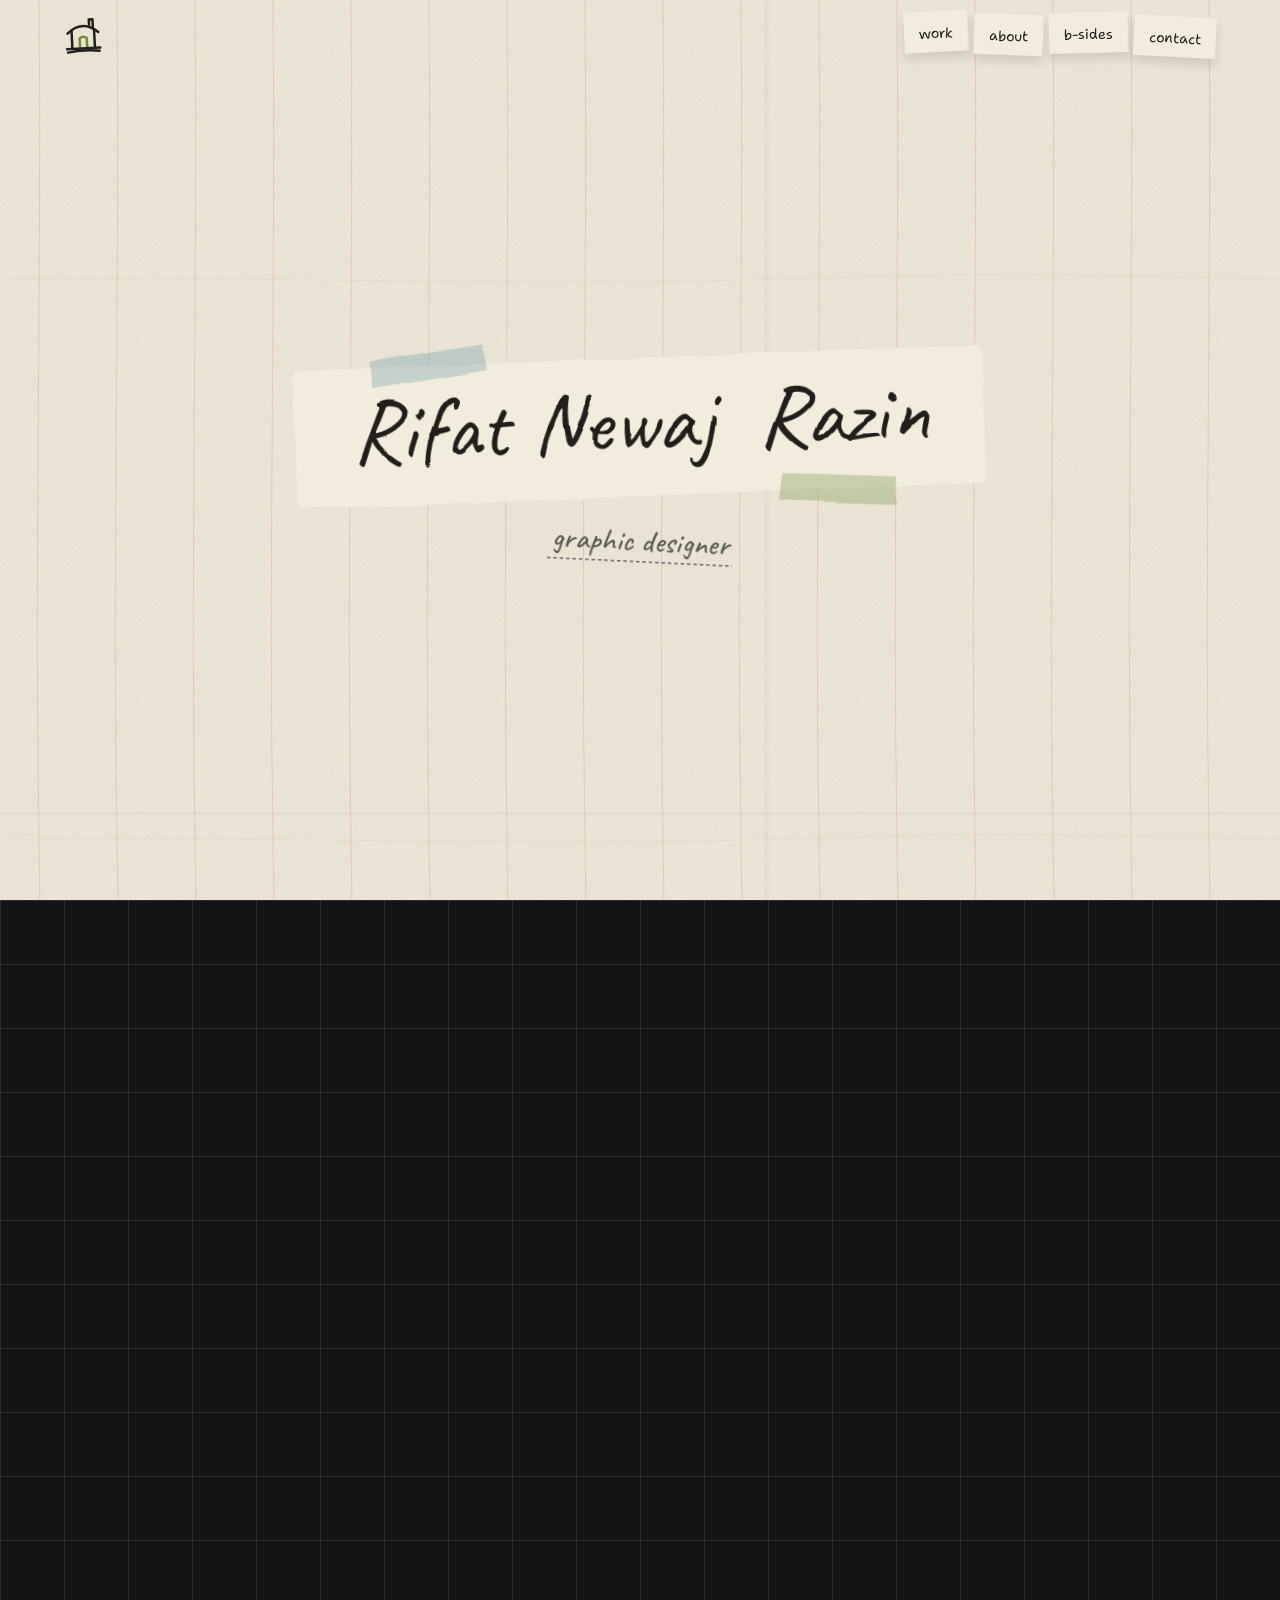
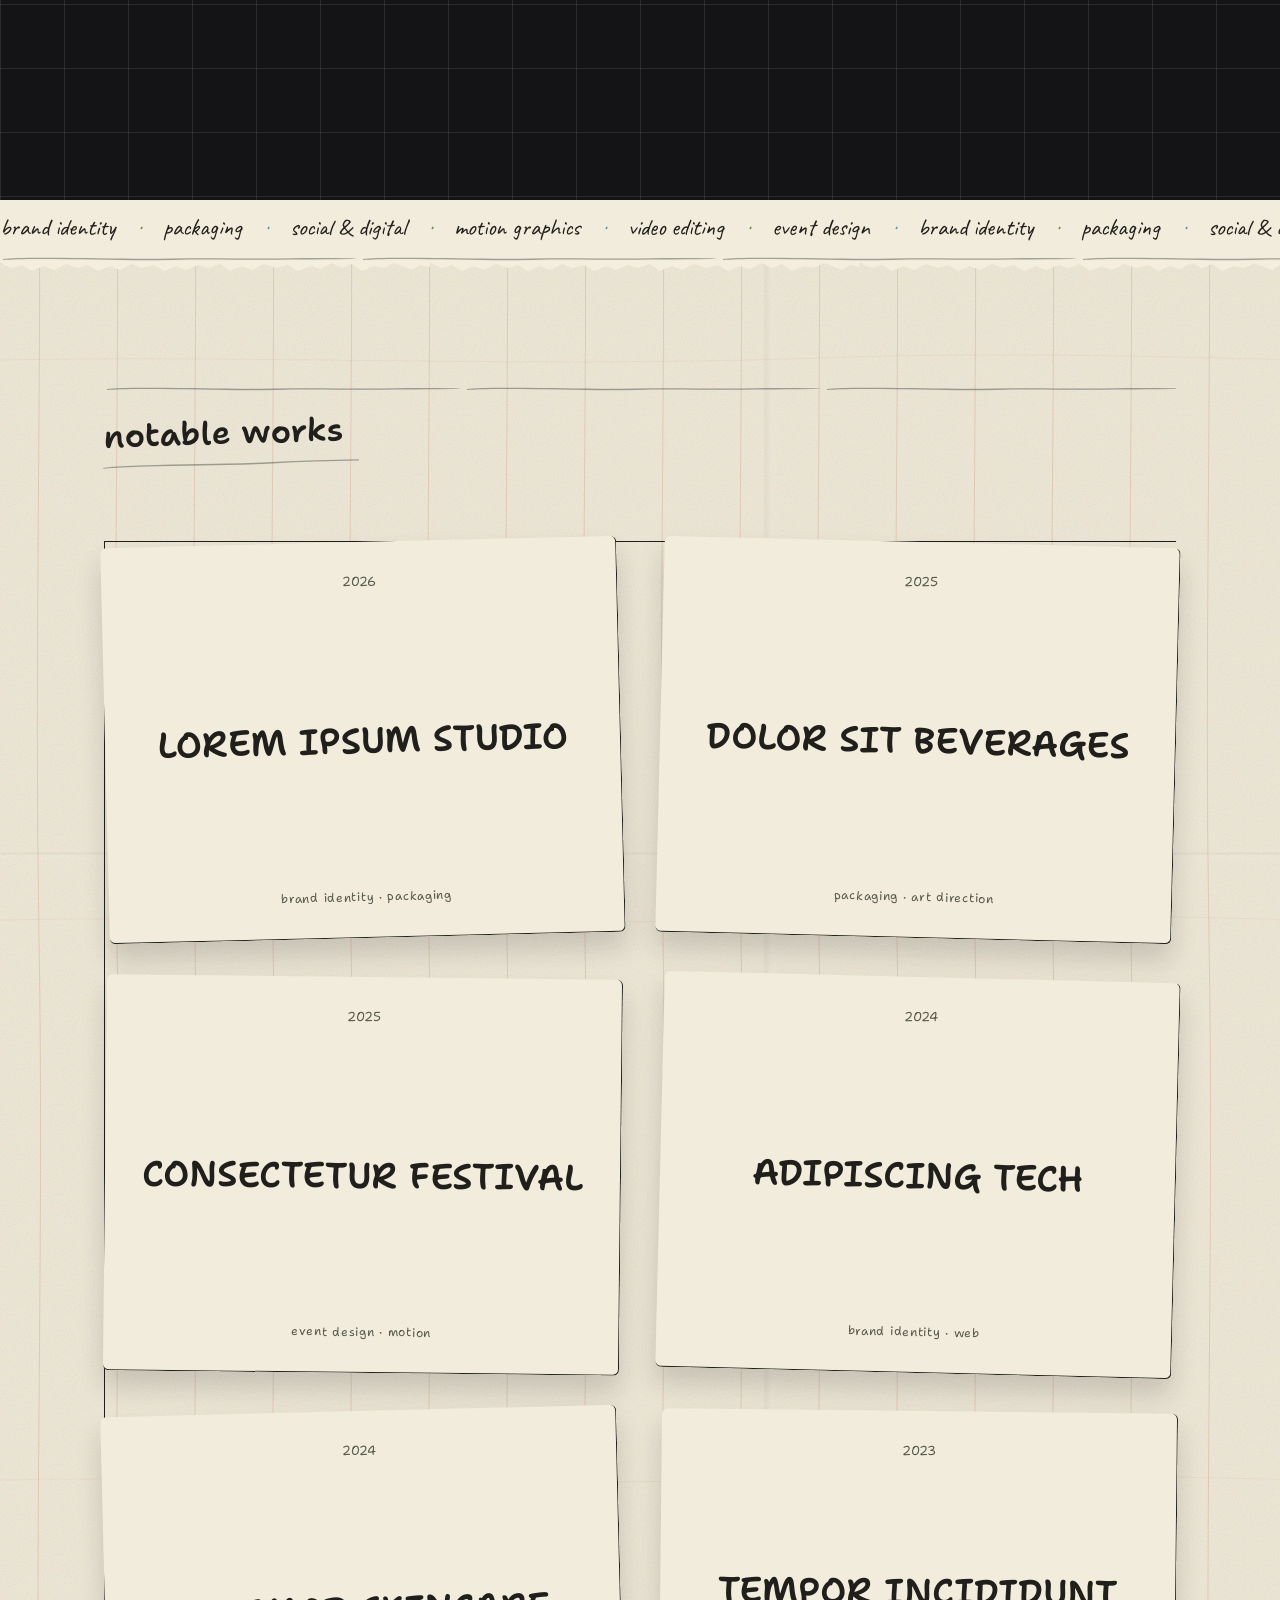
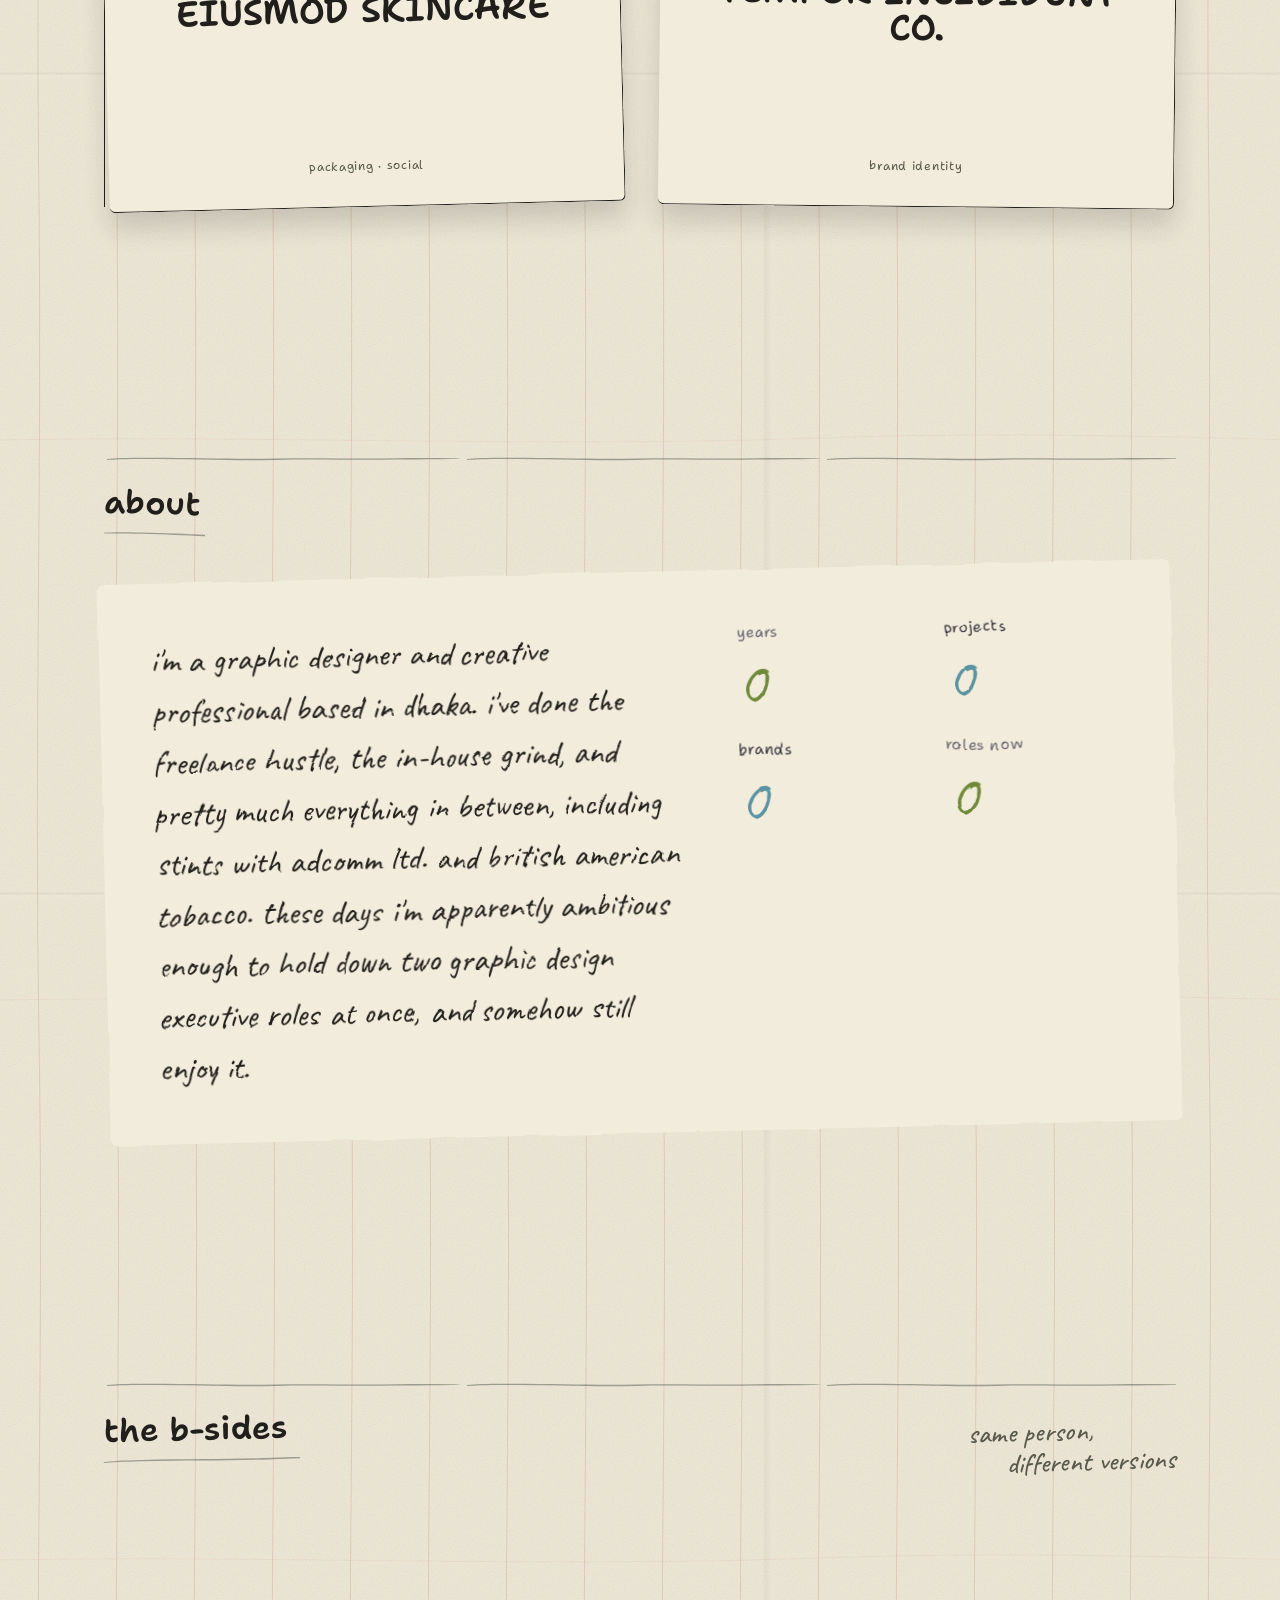
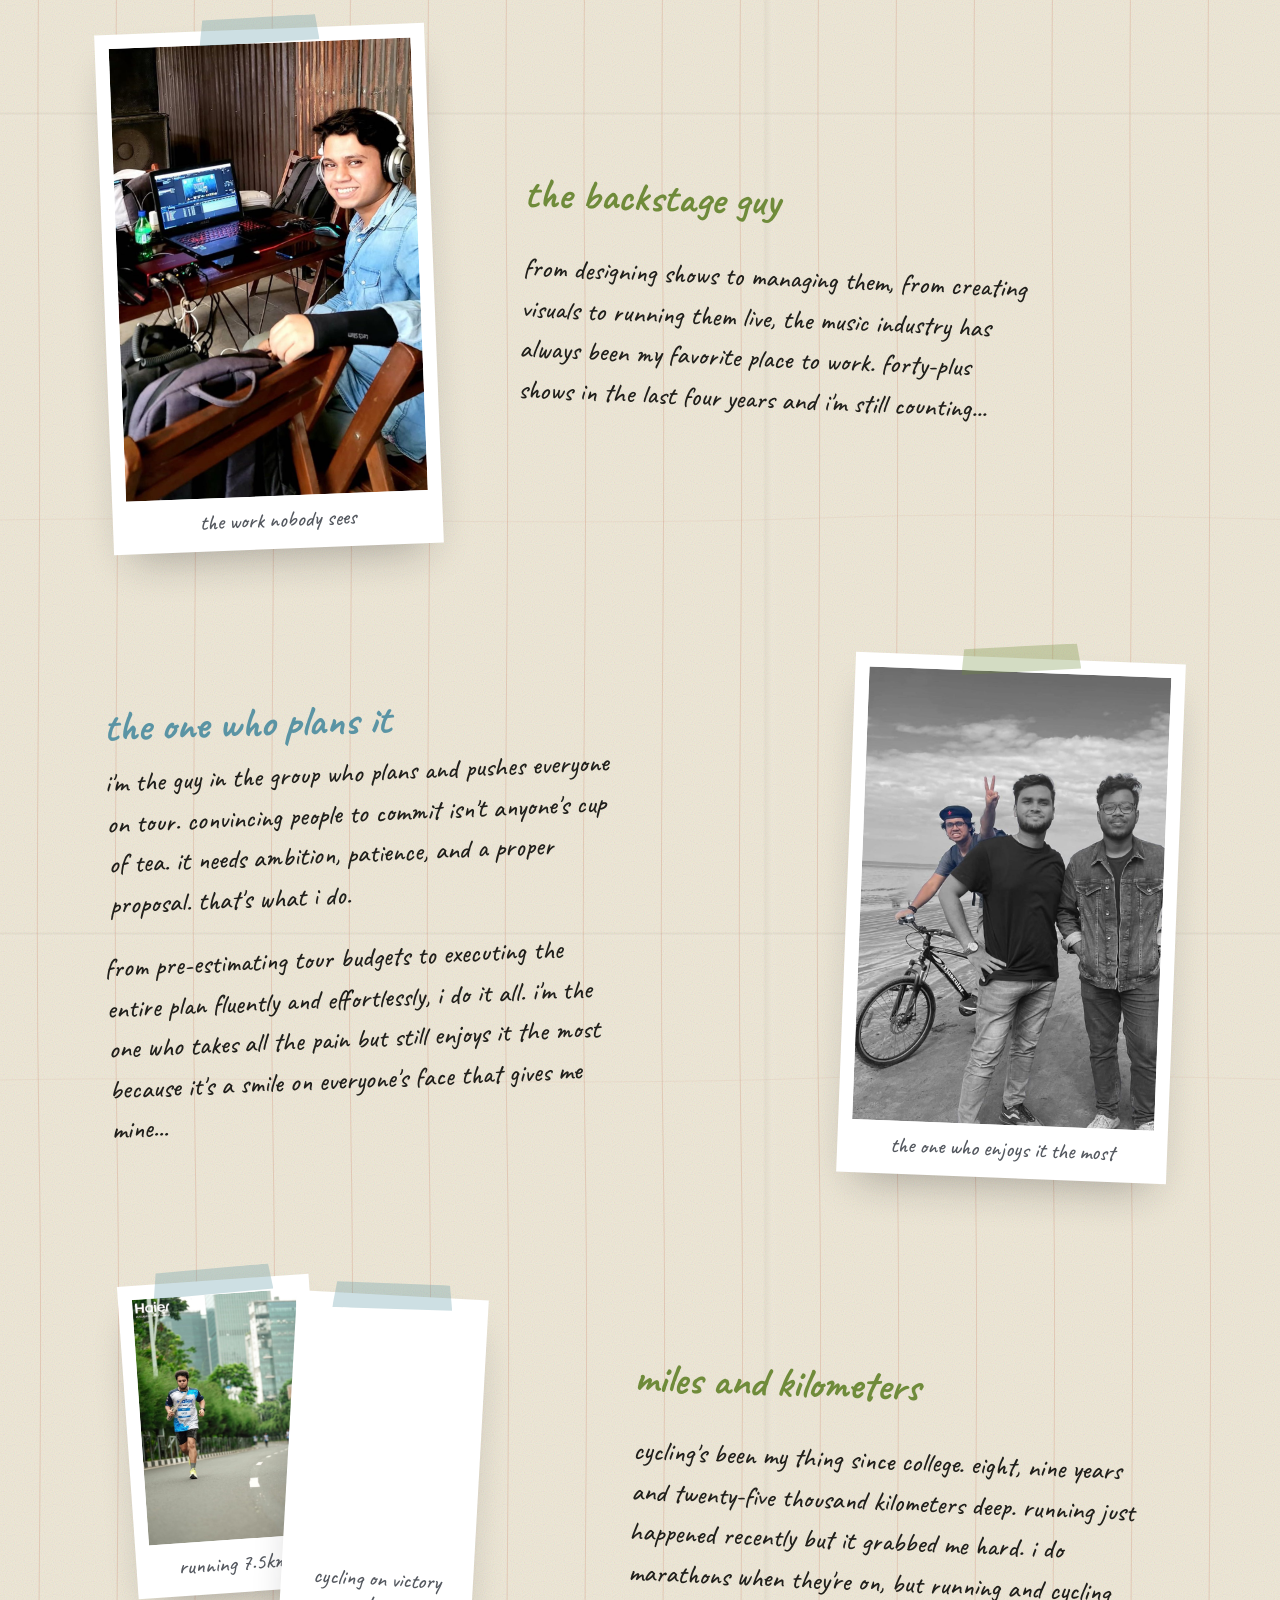
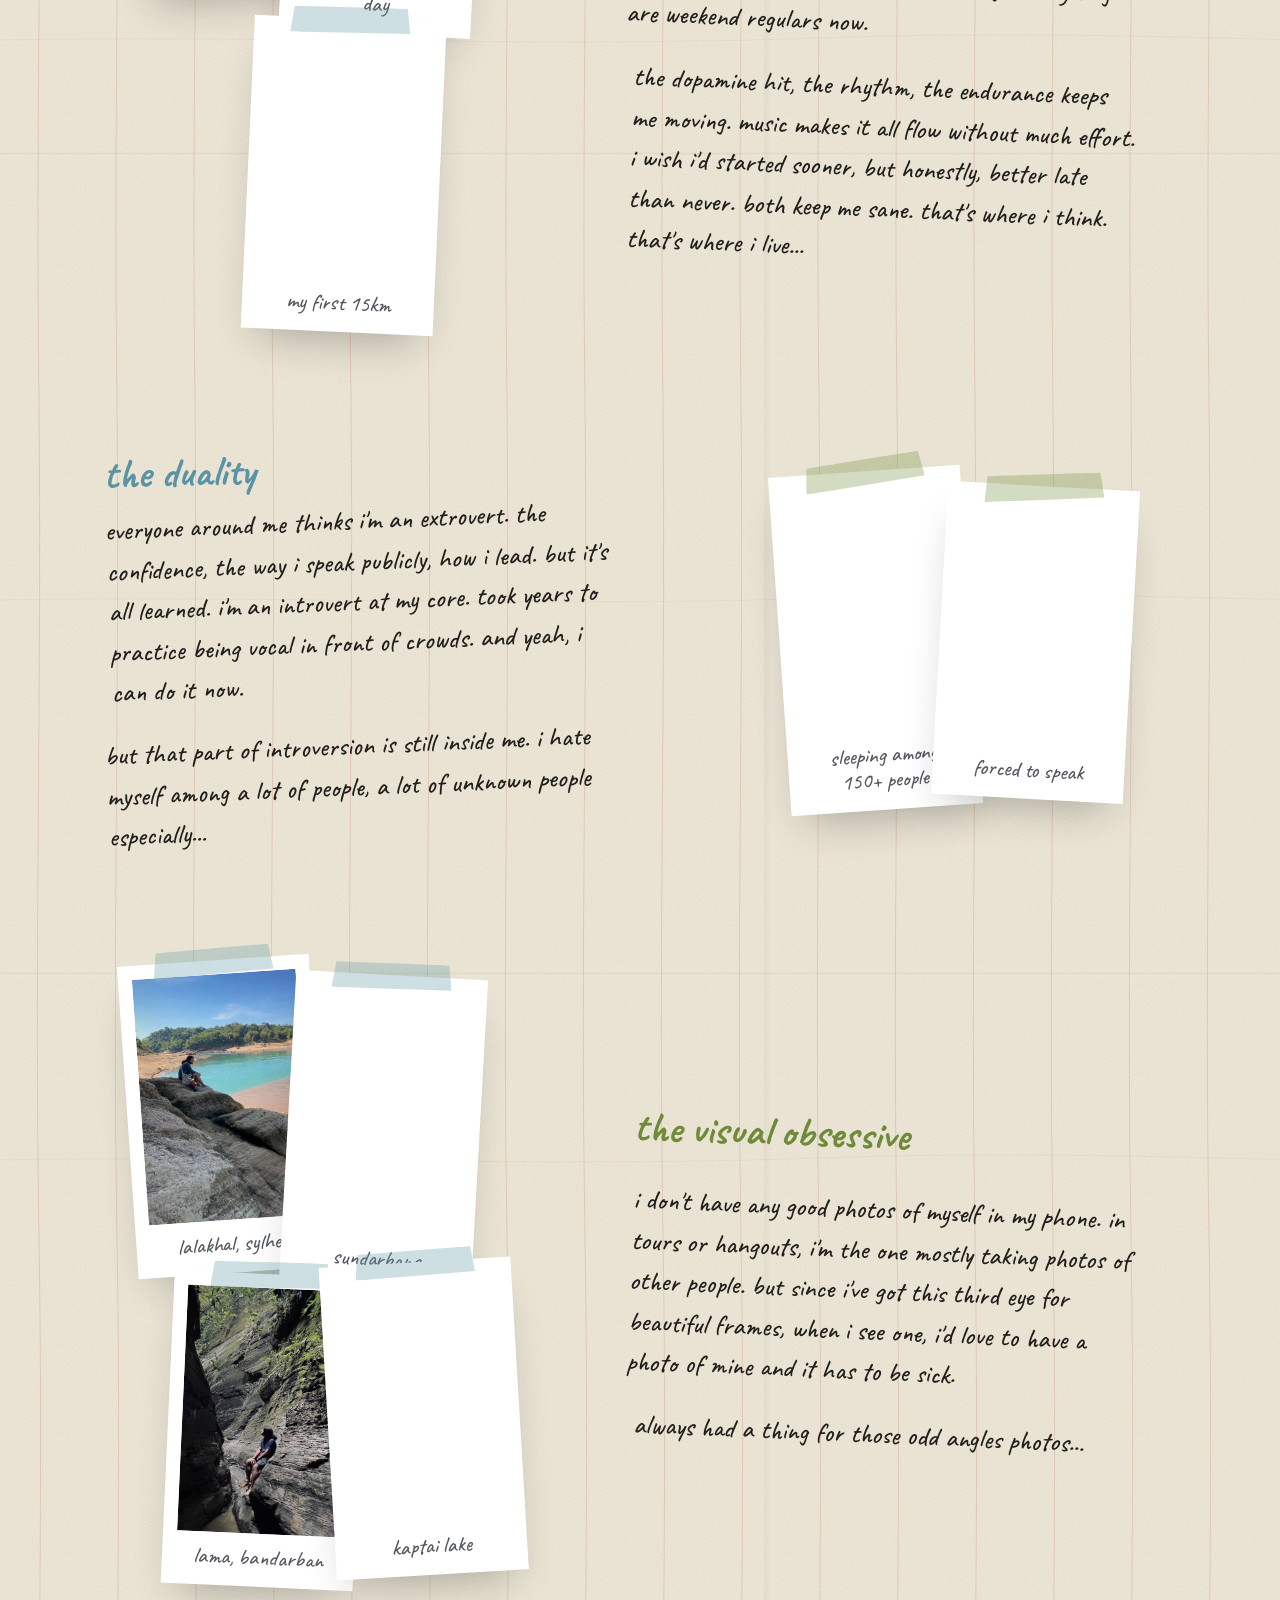
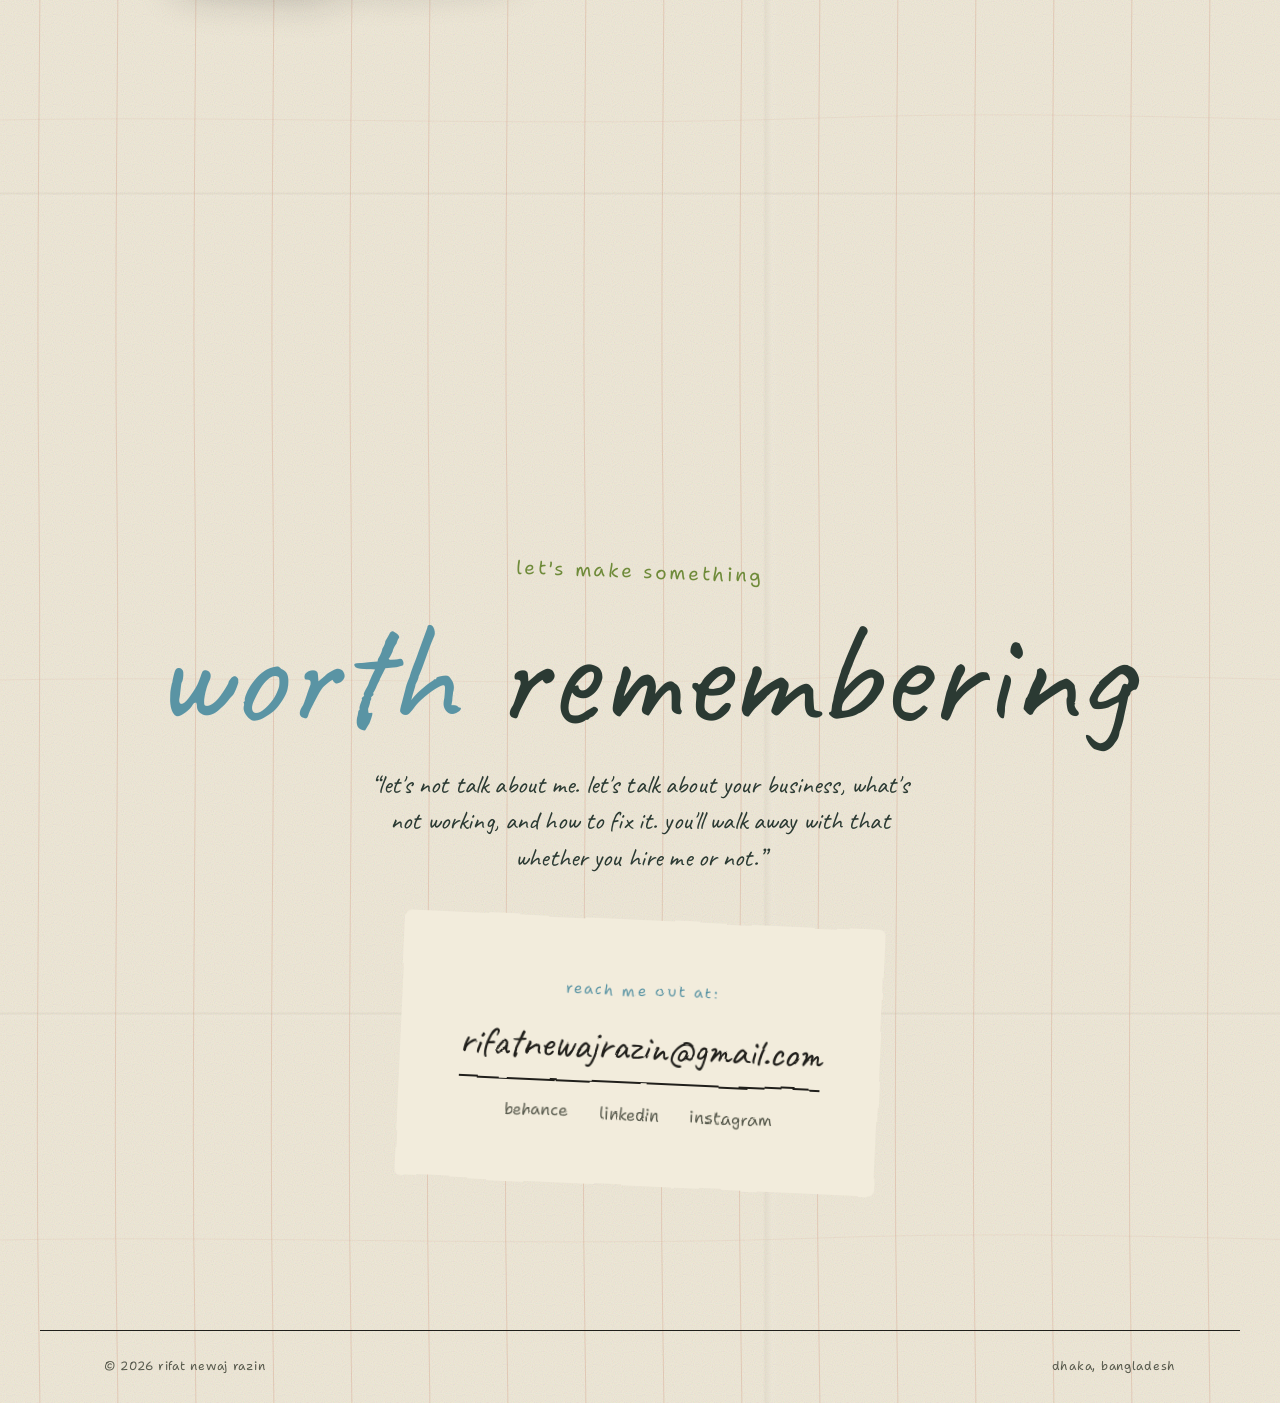
==== redesign/index.html @ 20b2fcb9 "redesign: restore statement artwork from the original upload (900px, high quality) The QC pass over-" ====
<!DOCTYPE html>
<html lang="en">
<head>
<meta charset="UTF-8" />
<meta name="viewport" content="width=device-width, initial-scale=1" />
<meta name="theme-color" content="#fdfdfd" />
<title>Rifat Newaj Razin — Graphic Designer, Dhaka</title>
<meta name="description" content="Rifat Newaj Razin is a graphic designer in Dhaka, Bangladesh working on brand identity, packaging, social, and motion." />
<!-- Work-in-progress prototype with placeholder copy. Keep it out of search
     until it replaces the live site, so it can't compete with or dilute it. -->
<meta name="robots" content="noindex, nofollow" />
<!-- Runs before first paint: mark the page JS-ready so [data-anim] blocks
     start hidden (no flash of visible content that then snaps away and
     re-animates on a hard reload), and stop the browser restoring the old
     scroll position. If main.js never boots, reveal everything after 4s. -->
<script>(function(d){try{if('scrollRestoration'in history)history.scrollRestoration='manual'}catch(e){}d.classList.add('js-ready');setTimeout(function(){window.__rnrBooted||d.classList.add('reveal-all')},4000)})(document.documentElement)</script>
<!-- Light by default; only an explicit saved choice flips it to dark. Set
     before first paint so there's no flash. -->
<script>(function(d){d.setAttribute('data-theme','light')})(document.documentElement)</script>
<link rel="preconnect" href="https://fonts.googleapis.com" />
<link rel="preconnect" href="https://fonts.gstatic.com" crossorigin />
<!-- All-handwritten type: Shantell Sans for anything that must read (body,
     nav, headings, case studies), Caveat for the artistic hits (mark, hero
     name, big contact line, hand labels). -->
<link href="https://fonts.googleapis.com/css2?family=Shantell+Sans:ital,wght@0,300..700;1,300..600&family=Caveat:wght@400;500;600;700&family=Permanent+Marker&display=swap" rel="stylesheet" />
<link rel="stylesheet" href="/redesign/styles.css?v=31" />
</head>
<body>

<!-- rough torn-edge filter for the mixed-media skin (styles.css) -->
<svg width="0" height="0" style="position:absolute" aria-hidden="true"><filter id="torn" color-interpolation-filters="sRGB" x="-2%" y="-2%" width="104%" height="104%"><feTurbulence type="fractalNoise" baseFrequency="0.016" numOctaves="2" seed="4" result="n"/><feDisplacementMap in="SourceGraphic" in2="n" scale="5" xChannelSelector="R" yChannelSelector="G"/></filter></svg>

<!-- Dark-mode only: a very slow drifting gradient so the black has some
     life. CSS-animated, frozen under prefers-reduced-motion. -->
<div class="bg-flow" aria-hidden="true"></div>
<div class="grain" aria-hidden="true"></div>

<!-- ============ PAGE TRANSITION ============
     Shared cover/lift overlay for client-side navigation between this page
     and /work/case.html — see main.js. Internal links never do a real page
     load, so there's no cross-document handoff to coordinate here anymore. -->
<div class="page-transition" id="pageTransition" aria-hidden="true"></div>

<!-- ============ INTRO ============ -->
<div class="intro" id="intro" aria-hidden="true">
  <span class="intro-mark">RNR<span>.</span></span>
</div>

<!-- nav -->
<header class="nav" id="nav">
  <a href="/redesign/#top" class="mark" aria-label="Home"><svg viewBox="0 0 32 33" aria-hidden="true"><path d="M3 15 Q16 3.5 29 15"/><path d="M6.5 13 V28"/><path d="M25.5 13 V28"/><path d="M21.5 8.5 V4 H24.6 V10.6"/><path class="door" d="M13 28 V19.6 Q16 17 19 19.6 V28"/><path d="M2 28.2 H30"/><path d="M2.6 31 Q16 29 29.4 30.8"/></svg></a>
  <nav class="nav-links">
    <a href="/redesign/#work">Work</a>
    <a href="/redesign/#about">About</a>
    <a href="/redesign/#versions">B-Sides</a>
    <a href="/redesign/#contact">Contact</a>
  </nav>
</header>

<main id="top">

  <!-- Draggable "desktop clutter" for the hero, built in main.js
       initFloaties(). A full-bleed SIBLING of .hero (not a child — the
       hero's 1200px max-width and overflow:hidden would otherwise cage the
       drag area). It overlays the hero band, is JS-sized to the hero's
       height, clips its own overflow, and scrolls away with the page. -->
  <div class="floaties" aria-hidden="true"></div>

  <!-- HERO -->
  <section class="hero">
    <div class="hero-flank">
      <!-- The left label cycles through the roles in data-rotate (comma-
           separated — edit that list to add/remove). main.js setupFlankRotator()
           auto-advances it and lets you click/tab to it to advance manually.
           The stitched underline is CSS-only, shown on hover / keyboard focus.
           The .rotator-text is the no-JS fallback, kept in sync on boot. -->
      <span class="flank-l">
        <button type="button" class="rotator"
                data-rotate="graphic designer, show runner, overthinker, problem-solver"
                aria-label="My roles — activate to see the next one">
          <span class="rotator-word"><span class="rotator-text">graphic designer</span><svg class="rotator-stitch" viewBox="0 0 100 100" preserveAspectRatio="none" aria-hidden="true"><line class="st-line" x1="1" y1="99" x2="99" y2="99" pathLength="100" vector-effect="non-scaling-stroke"/></svg></span>
        </button>
      </span>
      <span class="flank-r">based in<br>dhaka, bangladesh</span>
    </div>
    <h1 class="hero-name">
      <span class="line line-1">Rifat Newaj</span>
      <span class="line line-2">Razin</span>
    </h1>
  </section>

  <!-- STATEMENT — dark band, text lights up on scroll.
       This copy is the no-JS / fetch-failure fallback; when
       data/statement.json loads, main.js renderStatement() replaces it
       with the CMS-editable text (Admin → Statement). -->
  <section class="statement">
    <span class="stmt-tape a" aria-hidden="true"></span>
    <span class="stmt-tape b" aria-hidden="true"></span>
    <!-- drop the artwork at redesign/uploads/statement-art.png (or .webp
         and update the src). It removes itself cleanly if the file is
         missing. -->
    <figure class="stmt-art" aria-hidden="true">
      <img src="/redesign/uploads/statement-art.jpg" alt="" width="900" height="1350"
           loading="eager" decoding="async" fetchpriority="low"
           onerror="this.closest('.stmt-art').remove()" />
    </figure>
    <p class="statement-text" data-split="words">
      I design brands that actually hold up. Identity systems, packaging,
      social, motion, the whole stack, for teams who lose sleep over the
      same tiny details I do.

      Seven years and 800+ projects later, I'm still that annoying person
      in the room asking if the logo is really centered...
    </p>

    <!-- Hand-drawn city doodle along the bottom edge. All motion is CSS
         transform/opacity (compositor), frozen under prefers-reduced-motion.
         preserveAspectRatio="xMidYMax slice" => uniform scale (round wheel),
         bottom-centre anchored. Shorter + denser than the panorama version so
         the tallest towers never reach the statement copy. Decorative. -->
    <svg class="cityscape" viewBox="0 0 1600 128" preserveAspectRatio="xMidYMax meet" aria-hidden="true">
      <g class="cs-ink">
        <!-- clouds — two, one drifting each way (CSS animation-direction) -->
        <g class="cs-clouds">
          <path d="M300,26c-7,0 -9,-9 0,-11c0,-11 17,-13 21,-3c11,-4 19,4 13,11c3,7 -8,10 -13,6c-4,6 -17,4 -20,-3z"/>
          <path d="M1140,20c-4,0 -6,-5 0,-7c0,-7 10,-8 12,-2c7,-3 12,3 8,7c2,4 -5,6 -8,3c-3,3 -10,2 -12,-2z"/>
        </g>

        <!-- birds — two, one big / one small, one each way -->
        <g class="cs-birds">
          <path d="M-140,24q8,-8 16,0q8,-8 16,0"/>
          <path d="M-140,36q4,-4 8,0q4,-4 8,0"/>
        </g>

        <!-- skyline (ground y=114) -->
        <path d="M8,114V102H34V114 M4,102 19,92 38,102"/>
        <path d="M42,114V96H72V114 M42,105H72 M57,96V114"/>
        <path d="M80,114V82H112V114 M80,92H112 M80,102H112 M96,82V114"/>
        <path d="M118,114V96H142V114"/>
        <path d="M250,114V88H280V114 M250,98H280 M265,88V114"/>
        <path d="M286,114V72H320V114 M296,72V114 M308,72V114 M286,84H320 M286,96H320 M286,108H320"/>
        <path d="M326,114V62H362V114 M332,62V54H356V62 M326,74H362 M326,86H362 M326,98H362 M344,62V114"/>
        <path d="M368,114V86H394V114 M368,100H394"/>
        <path d="M410,114V64H442V114 M410,76H442 M410,88H442 M410,100H442 M426,64V114"/>
        <path d="M448,114V38H482V114 M448,50H482 M448,62H482 M448,74H482 M448,86H482 M448,98H482 M465,38V114 M465,38V30 M465,32h8v4h-8"/>
        <path d="M488,114V56H520V114 M488,68H520 M488,80H520 M488,92H520 M488,104H520 M504,56V114"/>
        <path d="M526,114V32H560V114 M526,44H560 M526,56H560 M526,68H560 M526,80H560 M526,92H560 M526,104H560 M543,32V114 M526,32 543,22 560,32"/>
        <path d="M566,114V62H598V114 M566,74H598 M566,86H598 M566,98H598 M570,62Q570,46 582,46Q594,46 594,62 M582,46V40"/>
        <path d="M604,114V48H638V114 M604,60H638 M604,72H638 M604,84H638 M604,96H638 M604,108H638 M621,48V114"/>
        <path d="M644,114V68H676V114 M644,80H676 M644,92H676 M644,104H676 M644,68Q660,54 676,68"/>
        <path d="M682,114V38H716V114 M682,50H716 M682,62H716 M682,74H716 M682,86H716 M682,98H716 M682,110H716 M699,38V114 M690,38V30H708V38"/>
        <path d="M722,114V72H756V114 M722,84H756 M722,96H756 M722,108H756 M738,72V64H748V72"/>
        <path d="M762,114V56H796V114 M762,68H796 M762,80H796 M762,92H796 M762,104H796 M779,56V114 M770,56V48 M788,56V48 M768,48H790v-5h-22z"/>
        <path d="M802,114V50H836V114 M802,62H836 M802,74H836 M802,86H836 M802,98H836 M802,110H836 M819,50V114"/>
        <path d="M842,114V44H872V114 M842,56H872 M842,88H872 M857,44V36 M838,44 857,32 876,44"/>
        <circle cx="857" cy="66" r="8"/>
        <path d="M912,114V82H936V100H952V114 M912,96H936 M912,106H952"/>
        <path d="M958,114V64H992V114 M958,76H992 M958,88H992 M958,100H992 M975,64V114"/>
        <path d="M998,114V78H1030V114 M998,90H1030 M998,102H1030"/>
        <path d="M1036,114V68H1066V114 M1036,80H1066 M1036,92H1066 M1036,104H1066 M1051,68V114"/>
        <path d="M1088,114V90H1140V114 M1106,114V102Q1106,94 1112,94Q1118,94 1118,102V114 M1098,90Q1098,72 1112,72Q1126,72 1126,90 M1112,72V66"/>
        <path d="M1146,114V76H1152V114 M1144,76Q1144,68 1148,68Q1152,68 1152,76 M1148,68V63"/>
        <path d="M1164,114V94H1196V114 M1164,104H1196"/>
        <path d="M1202,114V84H1234V114 M1202,94H1234 M1202,104H1234 M1218,84V114"/>
        <path d="M1256,114V96H1286V114 M1256,105H1286"/>
        <path d="M1352,114V100H1382V114 M1352,107H1382"/>
        <path d="M1416,114V102H1446V114 M1412,102 1429,92 1450,102"/>
        <path d="M1454,114V98H1484V114"/>
        <path d="M1520,114V104H1552V114 M1516,104 1533,94 1554,104"/>
        <path d="M1560,114V107H1590V114"/>

        <!-- ferris wheel — hub on an A-frame, rim resting just above the
             ground; only the wheel group spins. -->
        <path d="M146,114 170,85 M194,114 170,85 M170,114V85 M138,114H202"/>
        <g class="cs-wheel">
          <circle cx="170" cy="85" r="27"/>
          <circle cx="170" cy="85" r="22"/>
          <circle cx="170" cy="85" r="3"/>
          <path d="M170,85 197,85 M170,85 193.4,71.5 M170,85 183.5,61.6 M170,85 170,58 M170,85 156.5,61.6 M170,85 146.6,71.5 M170,85 143,85 M170,85 146.6,98.5 M170,85 156.5,108.4 M170,85 170,112 M170,85 183.5,108.4 M170,85 193.4,98.5"/>
          <circle cx="197" cy="85" r="2.6"/><circle cx="193.4" cy="71.5" r="2.6"/><circle cx="183.5" cy="61.6" r="2.6"/>
          <circle cx="170" cy="58" r="2.6"/><circle cx="156.5" cy="61.6" r="2.6"/><circle cx="146.6" cy="71.5" r="2.6"/>
          <circle cx="143" cy="85" r="2.6"/><circle cx="146.6" cy="98.5" r="2.6"/><circle cx="156.5" cy="108.4" r="2.6"/>
          <circle cx="170" cy="112" r="2.6"/><circle cx="183.5" cy="108.4" r="2.6"/><circle cx="193.4" cy="98.5" r="2.6"/>
        </g>

        <!-- construction crane (jib slews) -->
        <path d="M880,114V38 M876,98h8 M876,78h8 M876,58h8 M876,42h8"/>
        <g class="cs-crane">
          <path d="M880,42H940 M880,42H864 M880,32 940,42 M880,32 864,42 M930,42V60 M927,60h6 M930,60v4"/>
        </g>

        <!-- clock hand (slow sweep) -->
        <g class="cs-clock-hand"><path d="M857,66V58"/></g>

        <!-- wind turbine (lattice tower; three matching blades spin) -->
        <path d="M1312,114 1317,44 1324,44 1329,114 M1312,114 1324,44 M1329,114 1317,44 M1314,96h13 M1316,74h9 M1318,52h5 M1317,44h7v-4h-7z"/>
        <g class="cs-turbine">
          <path d="M1320,40C1318,32 1318,24 1320,20C1322,24 1322,32 1320,40Z"/>
          <path d="M1320,40C1318,32 1318,24 1320,20C1322,24 1322,32 1320,40Z" transform="rotate(120 1320 40)"/>
          <path d="M1320,40C1318,32 1318,24 1320,20C1322,24 1322,32 1320,40Z" transform="rotate(240 1320 40)"/>
          <circle cx="1320" cy="40" r="2"/>
        </g>

        <!-- trees (sway from the base) -->
        <g class="cs-trees">
          <g><path d="M20,114V100"/><path d="M20,100c-8,-2 -10,-11 -2,-15c4,-7 14,-6 15,1c7,2 6,10 -2,12c-2,5 -9,5 -11,2z"/></g>
          <g><path d="M130,114V100"/><path d="M130,100c-8,-2 -10,-11 -2,-15c4,-7 14,-6 15,1c7,2 6,10 -2,12c-2,5 -9,5 -11,2z"/></g>
          <g><path d="M400,114V100"/><path d="M400,100c-8,-2 -10,-11 -2,-15c4,-7 14,-6 15,1c7,2 6,10 -2,12c-2,5 -9,5 -11,2z"/></g>
          <g><path d="M1076,114V100"/><path d="M1076,100c-8,-2 -10,-11 -2,-15c4,-7 14,-6 15,1c7,2 6,10 -2,12c-2,5 -9,5 -11,2z"/></g>
          <g><path d="M1300,114V100"/><path d="M1300,100c-8,-2 -10,-11 -2,-15c4,-7 14,-6 15,1c7,2 6,10 -2,12c-2,5 -9,5 -11,2z"/></g>
          <g><path d="M1500,114V100"/><path d="M1500,100c-8,-2 -10,-11 -2,-15c4,-7 14,-6 15,1c7,2 6,10 -2,12c-2,5 -9,5 -11,2z"/></g>
        </g>

        <!-- road + water -->
        <path d="M0,114H1600"/>
        <path d="M0,120q30,-5 60,0t60,0t60,0t60,0t60,0t60,0t60,0t60,0t60,0t60,0t60,0t60,0t60,0t60,0t60,0t60,0t60,0t60,0t60,0t60,0t60,0t60,0t60,0t60,0t60,0t60,0t60,0"/>
        <path d="M-30,126q30,-5 60,0t60,0t60,0t60,0t60,0t60,0t60,0t60,0t60,0t60,0t60,0t60,0t60,0t60,0t60,0t60,0t60,0t60,0t60,0t60,0t60,0t60,0t60,0t60,0t60,0t60,0t60,0"/>

        <!-- car (low) + van, driving the road; wheels spin -->
        <g class="cs-car">
          <path d="M4,114V108Q4,105 8,104L14,100Q17,97 24,97H32Q39,97 42,101L46,104Q50,105 50,108V114 M15,104h8v-4q-3,-2 -7,0z M26,104h7l-3,-4h-4z"/>
          <circle class="cs-veh-wheel" cx="13" cy="114" r="4"/>
          <circle class="cs-veh-wheel" cx="41" cy="114" r="4"/>
        </g>
        <g class="cs-van">
          <path d="M2,114V104Q2,100 6,100H14L19,94H38Q43,94 45,100V114 M16,100h7v-5h-7z M25,100h7v-5h-7z"/>
          <circle class="cs-veh-wheel" cx="12" cy="114" r="4"/>
          <circle class="cs-veh-wheel" cx="40" cy="114" r="4"/>
        </g>
      </g>
    </svg>
  </section>

  <!-- MARQUEE — CSS-driven infinite loop.
       #marqueeSeq holds ONE sequence; script clones it so the track is exactly
       two identical halves, each at least one viewport wide. Animating to
       -50% therefore lands on a pixel-identical frame: no gap, no jump. -->
  <div class="marquee" aria-hidden="true">
    <div class="marquee-track" id="marqueeTrack">
      <div class="marquee-seq" id="marqueeSeq">
        <span>Brand Identity</span><span>·</span><span>Packaging</span><span>·</span>
        <span>Social &amp; Digital</span><span>·</span><span>Motion Graphics</span><span>·</span>
        <span>Video Editing</span><span>·</span><span>Event Design</span><span>·</span>
      </div>
    </div>
  </div>

  <!-- WORK — gridline grid of projects -->
  <section id="work" class="work">
    <div class="work-head" data-anim>
      <h2>Notable Works</h2>
    </div>

    <!-- These six cards are the no-JS / fetch-failure fallback only — when
         data/work.json loads, main.js renderWorkGrid() replaces them with
         the real, CMS-editable project list. -->
    <div class="work-grid" data-anim>
      <a class="work-cell" href="/redesign/work/case.html?slug=lorem-ipsum-studio">
        <span class="wc-year">2026</span>
        <span class="wc-title">Lorem Ipsum Studio</span>
        <span class="wc-cat">Brand Identity · Packaging</span>
      </a>
      <a class="work-cell" href="/redesign/work/case.html?slug=dolor-sit-beverages">
        <span class="wc-year">2025</span>
        <span class="wc-title">Dolor Sit Beverages</span>
        <span class="wc-cat">Packaging · Art Direction</span>
      </a>
      <a class="work-cell" href="/redesign/work/case.html?slug=consectetur-festival">
        <span class="wc-year">2025</span>
        <span class="wc-title">Consectetur Festival</span>
        <span class="wc-cat">Event Design · Motion</span>
      </a>
      <a class="work-cell" href="/redesign/work/case.html?slug=adipiscing-tech">
        <span class="wc-year">2024</span>
        <span class="wc-title">Adipiscing Tech</span>
        <span class="wc-cat">Brand Identity · Web</span>
      </a>
      <a class="work-cell" href="/redesign/work/case.html?slug=eiusmod-skincare">
        <span class="wc-year">2024</span>
        <span class="wc-title">Eiusmod Skincare</span>
        <span class="wc-cat">Packaging · Social</span>
      </a>
      <a class="work-cell" href="/redesign/work/case.html?slug=tempor-incididunt-co">
        <span class="wc-year">2023</span>
        <span class="wc-title">Tempor Incididunt Co.</span>
        <span class="wc-cat">Brand Identity</span>
      </a>
    </div>
  </section>

  <!-- ABOUT -->
  <section id="about" class="about">
    <div class="section-head" data-anim><h2>About</h2></div>
    <div class="about-grid">
      <p class="about-lead" data-split="words">
        I'm a graphic designer and creative professional based in Dhaka.
        I've done the freelance hustle, the in-house grind, and pretty much
        everything in between, including stints with Adcomm Ltd. and British
        American Tobacco. These days I'm apparently ambitious enough to hold
        down two Graphic Design Executive roles at once, and somehow still
        enjoy it.
      </p>
      <dl class="stats" data-anim>
        <div><dt>Years</dt><dd data-count="7" data-suffix="+">0</dd></div>
        <div><dt>Projects</dt><dd data-count="800" data-suffix="+">0</dd></div>
        <div><dt>Brands</dt><dd data-count="12" data-suffix="+">0</dd></div>
        <div><dt>Roles now</dt><dd data-count="2" data-suffix="">0</dd></div>
      </dl>
    </div>
  </section>

  <!-- OTHER VERSIONS — alternating Instax photocard + handwritten note.
       Photo slots are empty placeholders: drop <img src="/redesign/uploads/…"
       alt="…"> inside a .instax-img and the gradient/label is covered.
       .flip on a row puts the photo on the right instead of the left.
       Decorative .vers-doodads are built per home load in main.js. -->
  <section id="versions" class="versions">
    <div class="section-head" data-anim>
      <h2 id="versionsTitle">The B-Sides</h2>
      <span class="count">Same person, different soundtrack</span>
    </div>

    <div class="vers-doodads" aria-hidden="true"></div>

    <div class="vers-row" data-anim>
      <figure class="instax">
        <div class="instax-img g-a" data-ph="add photo"></div>
        <figcaption>Backstage, not on stage</figcaption>
      </figure>
      <div class="vers-note">
        <h3>The artist manager</h3>
        <p>When a release is due I'm three inboxes deep at 2am — deadlines, splits,
          artwork approvals — so the artist only has to think about the music.</p>
      </div>
    </div>

    <div class="vers-row flip" data-anim>
      <figure class="instax">
        <div class="instax-img g-b" data-ph="add photo"></div>
        <figcaption>km 32, still smiling</figcaption>
      </figure>
      <div class="vers-note">
        <h3>The tour manager</h3>
        <p>Vans, visas, load-ins, day sheets. If the show starts on time and
          everyone's fed and accounted for, I did the job right.</p>
      </div>
    </div>

    <div class="vers-row" data-anim>
      <div class="instax-reel">
        <figure class="instax">
          <div class="instax-img g-c" data-ph="add photo"></div>
          <figcaption>5am club</figcaption>
        </figure>
        <figure class="instax">
          <div class="instax-img g-d" data-ph="add photo"></div>
          <figcaption>chasing a PB</figcaption>
        </figure>
        <figure class="instax">
          <div class="instax-img g-e" data-ph="add photo"></div>
          <figcaption>podium-adjacent</figcaption>
        </figure>
      </div>
      <div class="vers-note">
        <h3>On two wheels &amp; two feet</h3>
        <p>Long rides and longer runs are where the actual thinking happens.
          Half the ideas on this site were worked out somewhere around km 20.</p>
      </div>
    </div>

    <div class="vers-row flip" data-anim>
      <figure class="instax">
        <div class="instax-img g-f" data-ph="add photo"></div>
        <figcaption>where did we park?</figcaption>
      </figure>
      <div class="vers-note">
        <h3>In the friend circle</h3>
        <p>The designated planner, driver and photo-taker. Someone has to book
          the table, keep the plan alive, and remember where we left the car.</p>
      </div>
    </div>

    <div class="vers-row" data-anim>
      <figure class="instax">
        <div class="instax-img g-g" data-ph="add photo"></div>
        <figcaption>depends on the day</figcaption>
      </figure>
      <div class="vers-note">
        <h3>Introvert / extrovert</h3>
        <p>Loud in a room of six, invisible in a room of sixty. Both are me —
          just on different days, and I've stopped apologising for either.</p>
      </div>
    </div>
  </section>

  <!-- CONTACT -->
  <section class="contact">
    <p class="contact-kicker" data-anim>Let's make something</p>
    <h2 class="contact-big" data-anim><span class="cb-lite">worth</span> remembering</h2>
    <p id="contact" class="contact-sub" data-anim>“Let's not talk about me. Let's talk about your business, what's not working, and how to fix it. You'll walk away with that whether you hire me or not.”</p>
    <div class="contact-links" data-anim>
      <p class="contact-reach">reach me out at:</p>
      <a href="mailto:rifatnewajrazin@gmail.com" class="magnetic">rifatnewajrazin@gmail.com</a>
      <div class="contact-social">
        <a href="https://www.behance.net/rifatnewajrazin" target="_blank" rel="noopener">Behance</a>
        <a href="https://www.linkedin.com/in/rifatnewajrazin/" target="_blank" rel="noopener">LinkedIn</a>
        <a href="https://www.instagram.com/_razinn_/" target="_blank" rel="noopener">Instagram</a>
      </div>
    </div>
  </section>

</main>

<footer class="foot">
  <span>© 2026 Rifat Newaj Razin</span>
  <span>Dhaka, Bangladesh</span>
</footer>

<!-- Theme toggle — lives outside <main> so it survives client-side nav.
     Wired in main.js; the moon shows in light mode, the sun in dark. -->
<button class="theme-toggle" id="themeToggle" type="button" aria-label="Switch to dark mode" aria-pressed="false" title="Toggle theme">
  <svg class="tt-moon" viewBox="0 0 24 24" aria-hidden="true"><path d="M21 12.8A9 9 0 1 1 11.2 3a7 7 0 0 0 9.8 9.8z"/></svg>
  <svg class="tt-sun" viewBox="0 0 24 24" aria-hidden="true"><circle cx="12" cy="12" r="4.2"/><path d="M12 2v2.5M12 19.5V22M4.2 4.2l1.8 1.8M18 18l1.8 1.8M2 12h2.5M19.5 12H22M4.2 19.8 6 18M18 6l1.8-1.8"/></svg>
</button>

<!-- ============ LIGHTBOX ============ (see main.js) — kept outside <main>,
     identical in both templates, so it exists and stays wired regardless of
     which page loaded first or how the visitor navigates between them. -->
<div class="lightbox" id="lightbox" aria-hidden="true">
  <button class="lightbox-close" id="lightboxClose" aria-label="Close">×</button>
  <img id="lightboxImg" src="" alt="" />
</div>

<script src="https://cdnjs.cloudflare.com/ajax/libs/gsap/3.12.5/gsap.min.js"></script>
<script src="https://cdnjs.cloudflare.com/ajax/libs/gsap/3.12.5/ScrollTrigger.min.js"></script>
<script src="https://unpkg.com/lenis@1.1.18/dist/lenis.min.js"></script>
<script src="/redesign/main.js?v=5"></script>
</body>
</html>
---- redesign/styles.css ----
/* ------------------------------------------------------------------
   Rifat Newaj Razin — redesign prototype (animated)
   Light / editorial. GSAP + Lenis for motion; degrades without them.
------------------------------------------------------------------ */

*,*::before,*::after{box-sizing:border-box;margin:0;padding:0}


:root{
  /* Palette drawn from the artwork brief: near-white ground, near-black
     dots, and a vibrant coral / teal / navy / pink accent set. Base stays
     calm and readable; colour rides on big type, fills, borders, motifs. */
  --paper:#fdfdfd;
  --paper-line:rgba(20,20,24,0.06);
  --ink-line:rgba(243,242,240,0.10);
  --ink:#141417;
  --ink-soft:#54585f;
  --ink-mute:#9a9ea6;
  --coral:#ef4b5e;
  --teal:#1f93b8;
  --navy:#173f63;
  --rose:#f4a9c0;
  --pink:#ef7aa6;
  --cream:#efe7db;
  --flank:#66666e;         /* dark grey for the hero flank labels */
  --accent:var(--teal);   /* the one "this is clickable" colour */
  --warm:var(--coral);    /* legacy name kept: hero label, marquee, shots */
  --pop:var(--pink);      /* small pops on dark (logo dot on the navy band) */
  --edge:24px;
  --maxw:1200px;
  /* fallback is a plain condensed face, not Impact — keeps the pre-swap
     frame (if any) close in weight/width so the swap isn't a visible jump */
  --display:'Caveat','Segoe Script','Bradley Hand',cursive;  /* artistic hand */
  --hand:'Caveat','Segoe Script','Bradley Hand',cursive;
  --tidy:'Shantell Sans','Segoe UI',system-ui,sans-serif;    /* legible hand */

  /* --- theme-aware bits (see [data-theme="dark"] below) --- */
  --stat-dt-1:#66666e;      /* Years / Roles now labels  */
  --stat-dt-2:#33333a;      /* Projects / Brands labels  */
  --prose-grey:#6f6f78;     /* contact sub-line          */
  --curtain:#141417;        /* page-transition / intro wipe (stays dark) */
  --on-band:#fdfdfd;        /* text over the coral statement band (fixed) */
  --floatie-1:#141417; --floatie-2:#3c3c43; --floatie-3:#5f5f68; --floatie-4:#7d7d86;
  --card-bg:#ffffff;        /* photocards are white in both themes */
  --card-shadow:0 22px 44px -18px rgba(23,22,26,.32);
  --card-shadow-hover:0 34px 60px -20px rgba(23,22,26,.42);
  --grain-blend:multiply; --grain-opacity:.5;
  --hairline:rgba(20,20,24,.14);   /* toggle button border, etc. */
}

/* ============ DARK THEME ============
   Deep blue-charcoal ground (not pure black — pure black vibrates under
   white text). Text is off-white, never #fff.

   The warm/cool accents are SWAPPED for dark: what is coral/pink in light
   turns blue here, and what is teal/navy turns warm — it just sits better
   on black. So --coral -> blue, --teal -> red, --navy -> coral-pink,
   --rose/--pink -> blues. Every value is still nudged bright enough to
   pop on the near-black.

   Photocards stay white and are lifted off the dark with a soft glow +
   a hairline edge instead of a (now invisible) black drop-shadow. */
:root[data-theme="dark"]{
  --paper:#0b0c11;
  --paper-line:rgba(233,240,247,.05);
  --ink-line:rgba(255,255,255,.06);
  --ink:#e9e9ee;
  --ink-soft:#a1a3ab;
  --ink-mute:#71737d;
  --coral:#3fa6da;     /* was red  -> blue (statement band, logo dot, marquee) */
  --teal:#ff5c6b;      /* was blue -> coral-red (links, hovers, accents) */
  --navy:#ff8095;      /* was steel-blue -> coral-pink (big headings) */
  --rose:#9fc3ef;      /* was pink -> soft blue (placeholders, B-Sides) */
  --pink:#6fb4ff;      /* was pink -> bright blue */
  --pop:#ff6b7a;       /* dot on the now-blue statement band */
  --cream:#33343c;
  --flank:#9a9aa4;

  --stat-dt-1:#a2a2ac;
  --stat-dt-2:#dcdce4;
  --prose-grey:#9a9aa4;
  --curtain:#05060a;
  --floatie-1:#e2e2e8; --floatie-2:#b4b4be; --floatie-3:#8c8c98; --floatie-4:#6c6c78;
  --card-shadow:
    0 18px 46px -16px rgba(0,0,0,.72),
    0 0 0 1px rgba(255,255,255,.055),
    0 0 34px -4px rgba(225,140,165,.12);
  --card-shadow-hover:
    0 26px 60px -18px rgba(0,0,0,.8),
    0 0 0 1px rgba(255,255,255,.09),
    0 0 44px -2px rgba(225,140,165,.20);
  --grain-blend:overlay; --grain-opacity:.22;
  --hairline:rgba(233,240,247,.18);
}
:root{color-scheme:light}
:root[data-theme="dark"]{color-scheme:dark}

/* ---------- dark-mode drifting gradient ----------
   Sits behind the grain + content (z-index 0). Three soft dark-coloured
   radial glows on a bigger-than-viewport layer that slowly translates /
   scales, so the "black" is never dead flat. Off in light mode; frozen
   for reduced motion. Cheap: one compositor-only transform animation. */
.bg-flow{display:none}
[data-theme="dark"] .bg-flow{
  display:block;position:fixed;inset:-28%;z-index:0;pointer-events:none;
  background:
    radial-gradient(46% 42% at 22% 24%, rgba(150,58,88,.20), transparent 72%),
    radial-gradient(44% 48% at 82% 74%, rgba(122,58,124,.15), transparent 72%),
    radial-gradient(40% 36% at 58% 96%, rgba(160,72,60,.13), transparent 70%);
  animation:bg-flow 48s ease-in-out infinite alternate;
  will-change:transform;
}
@keyframes bg-flow{
  0%  {transform:translate3d(-2%,-1%,0) scale(1.04) rotate(0deg)}
  50% {transform:translate3d(2.5%,2%,0) scale(1.13) rotate(3deg)}
  100%{transform:translate3d(-1%,1.5%,0) scale(1.06) rotate(-2.5deg)}
}
@media (prefers-reduced-motion:reduce){
  [data-theme="dark"] .bg-flow{animation:none}
}

/* let the big surfaces cross-fade rather than hard-cut on toggle */
body,.nav-links a,.nav-links a::after,.work-cell,.wc-year,.wc-cat,
.instax,.instax figcaption,.vers-note h3,.vers-note p,.contact-sub,
.contact-reach,.section-head h2,.work-head h2,.stats dt,.stats dd,
.about-lead,.foot,.marquee,.theme-toggle{
  transition:background-color .32s ease,color .32s ease,
             border-color .32s ease,box-shadow .32s ease;
}
@media (prefers-reduced-motion:reduce){
  body,.instax,.theme-toggle{transition:none}
}

/* Unica One ships a single weight — normalise so nothing faux-bolds,
   and relax the tracking that suited the old heavy grotesque. */
.mark,.hero-name,.statement-text,.marquee-track span,
.section-head h2,.work-head h2,.wc-title,.about-lead,
.stats dd,.contact-big,.contact-links > a{
  font-weight:400;letter-spacing:.005em;
}

html{-webkit-text-size-adjust:100%;overscroll-behavior:none;overflow-x:clip}
body{
  background:var(--paper);color:var(--ink);
  font-family:var(--tidy);font-size:16.5px;line-height:1.6;
  -webkit-font-smoothing:antialiased;overflow-x:hidden;overscroll-behavior:none;
  background-image:
    linear-gradient(var(--paper-line) 1px,transparent 1px),
    linear-gradient(90deg,var(--paper-line) 1px,transparent 1px);
  background-size:64px 64px;
}
a{color:inherit;text-decoration:none}

/* ---------- grain ---------- */
.grain{
  position:fixed;inset:0;z-index:1;pointer-events:none;
  opacity:var(--grain-opacity);mix-blend-mode:var(--grain-blend);
  background-image:url("data:image/svg+xml,%3Csvg xmlns='http://www.w3.org/2000/svg' width='120' height='120'%3E%3Cfilter id='n'%3E%3CfeTurbulence type='fractalNoise' baseFrequency='0.9' numOctaves='2' stitchTiles='stitch'/%3E%3C/filter%3E%3Crect width='100%25' height='100%25' filter='url(%23n)' opacity='0.35'/%3E%3C/svg%3E");
}

/* ---------- floaties ----------
   Draggable "desktop clutter" scattered across the hero. The layer is a
   full-bleed sibling of .hero inside <main> (main is position:relative):
   top-left aligned, full viewport width, JS-sized to the hero's height,
   clipping its own overflow. Being a sibling (not a child) is what frees
   the drag area from the hero's 1200px column and overflow:hidden. It
   scrolls away with the page. isolation:isolate makes it its own stacking
   context so a dragged object's raised z-index still stays behind
   .hero-name. The layer is click-through; only the objects catch the
   pointer. Built/animated in main.js (initFloaties); skipped without GSAP,
   on narrow/touch layouts, and under reduced-motion. Outer .floatie =
   position + drag + parallax; inner .floatie-in = idle bob + rotation. */
.floaties{
  position:absolute;top:0;left:0;width:100%;
  z-index:1;isolation:isolate;pointer-events:none;overflow:hidden;
}
.floatie{
  position:absolute;top:0;left:0;pointer-events:auto;color:var(--ink);
  cursor:grab;touch-action:none;will-change:transform;
  user-select:none;-webkit-user-select:none;
}
.floatie:active{cursor:grabbing}
/* mixed black / grey doodles rather than a uniform black */
.floaties .floatie:nth-child(4n+1){color:var(--floatie-1)}
.floaties .floatie:nth-child(4n+2){color:var(--floatie-2)}
.floaties .floatie:nth-child(4n+3){color:var(--floatie-3)}
.floaties .floatie:nth-child(4n){color:var(--floatie-4)}
.floatie-in{will-change:transform;filter:drop-shadow(0 12px 24px rgba(23,22,26,.13))}
.floatie img,.floatie svg{display:block;width:100%;height:auto;pointer-events:none}
.floatie.is-svg .floatie-in{filter:drop-shadow(0 8px 16px rgba(23,22,26,.1))}
.floatie.is-kao .floatie-in{
  font-family:var(--hand);font-weight:500;color:var(--ink-soft);
  letter-spacing:.02em;white-space:nowrap;filter:none;
}
/* narrow screens keep a lighter, non-interactive set (JS trims the count
   and shrinks each object) and sit fully behind the hero text */
@media(max-width:820px){.floaties{z-index:0}.floaties .floatie{pointer-events:none}}
@media(prefers-reduced-motion:reduce){.floaties{display:none}}

/* ---------- page transition (cross-page nav overlay) ----------
   Same grid-line texture as the paper background, just inverted for the
   dark fill, so the transition still reads as "this site" rather than a
   flat, unbranded curtain. */
.page-transition{
  position:fixed;inset:0;z-index:150;background:var(--curtain);
  background-image:
    linear-gradient(var(--ink-line) 1px,transparent 1px),
    linear-gradient(90deg,var(--ink-line) 1px,transparent 1px);
  background-size:64px 64px;
  transform:translateY(100%);
  transition:transform .65s cubic-bezier(.76,0,.24,1);
  pointer-events:none;
}

/* ---------- lightbox (click a case-study photo to view it full-size) ----------
   Lives outside <main> in both templates — see main.js swapMainTo() — so it
   stays present (and its listeners stay wired) across client-side navigation
   regardless of which page loaded first. */
.lightbox{
  position:fixed;inset:0;z-index:200;background:rgba(23,22,26,.94);
  display:flex;align-items:center;justify-content:center;padding:5vh 5vw;
  opacity:0;visibility:hidden;transition:opacity .35s ease,visibility 0s linear .35s;
}
.lightbox.open{opacity:1;visibility:visible;transition:opacity .35s ease}
.lightbox img{
  max-width:100%;max-height:100%;border-radius:4px;display:block;
  transform:scale(.96);transition:transform .35s cubic-bezier(.2,.7,.2,1);
  box-shadow:0 30px 80px rgba(0,0,0,.45);
}
.lightbox.open img{transform:scale(1)}
.lightbox-close{
  position:absolute;top:22px;right:26px;width:40px;height:40px;
  border:none;background:none;color:var(--paper);font-size:32px;line-height:1;
  cursor:pointer;opacity:.75;transition:opacity .2s ease;font-family:var(--display);
}
.lightbox-close:hover{opacity:1}

/* ---------- intro ---------- */
.intro{
  position:fixed;inset:0;z-index:100;
  display:flex;align-items:center;justify-content:center;
  /* same paper surface as the body so the loader blends into the site */
  background-color:var(--ground);
  background-image:
    url("data:image/svg+xml,%3Csvg xmlns='http://www.w3.org/2000/svg' width='90' height='90'%3E%3Cfilter id='gi'%3E%3CfeTurbulence type='fractalNoise' baseFrequency='0.9' numOctaves='1' stitchTiles='stitch'/%3E%3C/filter%3E%3Crect width='100%25' height='100%25' filter='url(%23gi)' opacity='0.22'/%3E%3C/svg%3E"),
    url("data:image/svg+xml,%3Csvg xmlns='http://www.w3.org/2000/svg' width='78' height='1700'%3E%3Cpath d='M39 0 C42 280 34 560 39 840 C44 1120 35 1400 39 1700' fill='none' stroke='%23c05f3d' stroke-width='.75' stroke-opacity='.3'/%3E%3C/svg%3E"),
    repeating-linear-gradient(180deg, transparent 0 812px, rgba(58,44,30,.05) 813px 814px, rgba(255,255,255,.06) 815px 819px, transparent 820px),
    linear-gradient(90deg, transparent 0 59.6%, rgba(58,44,30,.045) 59.8%, rgba(255,255,255,.06) 60.3%, transparent 61%);
  background-size:90px 90px, 78px 1700px, 100% 100%, 100% 100%;
  background-repeat:repeat, repeat, no-repeat, no-repeat;
}
/* Hidden until the intro animation reveals it — and that reveal is gated on
   document.fonts.ready, so "RNR." never flashes in the fallback face and
   then jumps to Caveat on a cold (cmd+shift+R) load. */
.intro-mark{font-family:var(--display);font-weight:400;font-size:clamp(28px,4vw,44px);letter-spacing:.02em;color:var(--ink);opacity:0}
.reveal-all .intro-mark{opacity:1}   /* JS never booted — show it anyway */
.intro-mark span{color:var(--coral)}
body.intro-done .intro{display:none}

/* ---------- nav ---------- */
.nav{
  position:fixed;top:0;left:0;right:0;z-index:20;
  display:flex;align-items:center;justify-content:space-between;
  padding:22px clamp(28px,5vw,64px);will-change:transform;
  transition:color .3s ease;
}
.mark{font-family:var(--display);font-weight:400;font-size:20px;letter-spacing:-.02em}
.mark .dot{color:var(--coral);transition:color .3s ease}
.nav-links{display:flex;gap:26px;font-size:13px}
.nav-links a{position:relative;padding:4px 0;color:var(--ink-soft);transition:color .2s}
.nav-links a::after{content:"";position:absolute;left:0;bottom:0;width:100%;height:1px;background:var(--ink);transform:scaleX(0);transform-origin:right;transition:transform .3s ease,background .3s ease}
.nav-links a:hover{color:var(--teal)}
.nav-links a:hover::after{transform:scaleX(1);transform-origin:left;background:var(--teal)}

/* "negative" look while the nav sits over a dark section — see main.js
   navInvert(). Replaces the old mix-blend-mode:multiply trick, which
   crushed to black-on-black over .statement instead of staying legible. */
/* the statement band is coral in BOTH themes, so "on-dark" text is a fixed
   light regardless of the page theme */
.nav.on-dark{color:var(--on-band)}
.nav.on-dark .mark .dot{color:var(--pop)}
.nav.on-dark .nav-links a{color:rgba(253,253,253,.72)}
.nav.on-dark .nav-links a:hover{color:var(--on-band)}
.nav.on-dark .nav-links a::after{background:var(--on-band)}

/* ---------- theme toggle (fixed, bottom-right) ----------
   Outline only: no fill, no shadow. The ring and the icon are both
   currentColor, so a single colour swap (see .on-band, mirroring the
   nav over the colour band) re-tints the whole control. */
.theme-toggle{
  position:fixed;z-index:30;
  right:clamp(16px,2.4vw,26px);bottom:clamp(16px,2.4vw,26px);
  width:46px;height:46px;border-radius:50%;
  display:grid;place-items:center;
  background:transparent;color:var(--ink);
  border:1.5px solid currentColor;overflow:hidden;
  cursor:pointer;-webkit-tap-highlight-color:transparent;
  transition:transform .22s ease,color .32s ease,border-color .32s ease;
}
.theme-toggle.on-band{color:var(--on-band)}
.theme-toggle:hover{transform:translateY(-2px) rotate(-10deg)}
.theme-toggle:focus-visible{outline:2px solid var(--teal);outline-offset:3px}
.theme-toggle svg{
  position:absolute;width:19px;height:19px;
  fill:none;stroke:currentColor;stroke-width:2;
  stroke-linecap:round;stroke-linejoin:round;
  will-change:transform,opacity;
  transition:transform .6s cubic-bezier(.65,0,.35,1),opacity .42s ease;
}
/* Visible icon = the CURRENT mode. Toggling slides the whole "sky":
   going dark, the sun sets below the rim while the moon drops in from
   above; going light, the sun rises back up from below and the moon
   lifts away over the top. The round overflow:hidden rim is the horizon. */
.theme-toggle .tt-sun{opacity:1;transform:translateY(0)}
.theme-toggle .tt-moon{opacity:0;transform:translateY(-135%)}
[data-theme="dark"] .theme-toggle .tt-sun{opacity:0;transform:translateY(135%)}
[data-theme="dark"] .theme-toggle .tt-moon{opacity:1;transform:translateY(0)}
@media (prefers-reduced-motion:reduce){
  .theme-toggle,.theme-toggle svg{transition:none}
  .theme-toggle:hover{transform:none}
}
@media(max-width:820px){
  .theme-toggle{width:42px;height:42px}
}

/* ---------- layout ---------- */
main{position:relative;z-index:2}
section{max-width:var(--maxw);margin:0 auto;padding:0 clamp(28px,6vw,64px)}

/* ---------- split helpers ---------- */
.line{display:block}
.hero-name .line{display:table;margin-left:auto;margin-right:auto}
.char{display:inline-block;will-change:transform}
.word{display:inline-block}

/* ---------- hero ---------- */
.hero{
  min-height:100svh;display:flex;flex-direction:column;
  align-items:center;justify-content:center;text-align:center;
  position:relative;overflow:hidden;padding:120px clamp(20px,5vw,64px) 64px;
}
.hero-flank{
  position:absolute;top:50%;left:0;right:0;transform:translateY(-50%);
  display:flex;justify-content:space-between;align-items:center;
  padding:0 clamp(20px,4vw,64px);pointer-events:none;
  z-index:2; /* stay above the floaties layer (z-index:1) */
}
.hero-flank span{
  font-family:var(--hand);font-weight:700;
  font-size:clamp(19px,2.3vw,28px);line-height:1.25;letter-spacing:.01em;
  color:var(--ink-soft);
  display:flex;align-items:center;white-space:nowrap;
}
/* rotating role label — a button styled as text; see setupFlankRotator().
   min-width (set by lockFlankWidth to the widest role) + flex-end keeps the
   word's inner edge — and the connector dash beside it — from shifting as
   the words cycle. */
.flank-l .rotator{
  font:inherit;color:var(--flank);background:none;border:0;padding:0;margin:0;
  cursor:pointer;position:relative;display:inline-flex;align-items:center;
  justify-content:flex-end;
  pointer-events:auto; /* .hero-flank is pointer-events:none — re-enable just this */
  -webkit-tap-highlight-color:transparent;
}
.flank-l .rotator-word{position:relative;display:inline-block}
.flank-l .rotator-text{display:inline-block;white-space:nowrap;color:var(--flank)}
.flank-l .rotator-stitch{
  position:absolute;left:-6px;top:-3px;
  width:calc(100% + 12px);height:calc(100% + 6px);
  overflow:visible;pointer-events:none;
}
/* stitched underline: hidden at rest, fades in ONLY on hover / keyboard
   focus. Pure CSS — no JS, no lingering state after a click. */
.flank-l .rotator-stitch .st-line{
  fill:none;stroke:var(--flank);stroke-width:1.5;
  stroke-dasharray:3.5 3;
  opacity:0;transition:opacity .18s ease-out;
}
.flank-l .rotator:hover .st-line,
.flank-l .rotator:focus-visible .st-line{opacity:1}
.flank-l .rotator:focus-visible{outline:none}
@media (prefers-reduced-motion: reduce){
  .flank-l .rotator-stitch .st-line{transition:none}
}
/* both labels are given an equal box width by script (see equaliseFlanks), so
   their inner edges mirror each other. Each label sits against its INNER edge
   (toward the name) — .flank-l right-aligned, .flank-r left-aligned — with the
   connector dash running back outward toward its own screen edge. */
.flank-l{justify-content:flex-end}
.hero-flank .flank-r{justify-content:flex-start;text-align:left;color:var(--flank)}
/* fixed-length connector from the screen edge to the label — mirrored,
   never grows toward the centre so the name never overlaps the text. */
.flank-l::before,.flank-r::after{
  content:"";height:1px;background:var(--ink-soft);opacity:.5;
  width:clamp(32px,8vw,120px);flex:none;
}
.flank-l::before{margin-right:20px}
.flank-r::after{margin-left:20px}
.hero-name{
  position:relative;z-index:2;
  font-family:var(--display);font-weight:400;color:var(--navy);
  font-size:clamp(54px,12.5vw,172px);line-height:.9;letter-spacing:-.035em;
  text-transform:uppercase;will-change:transform,opacity;
  /* --hp is 0..1 across the hero, written by the scroll handler */
  opacity:calc(1 - var(--hp,0) * 0.65);
}
/* line 1 (Rifat Newaj) is the lighter blue; line 2 (Razin) stays navy */
.hero-name .line-1{color:var(--teal);transform:translateX(calc(var(--hp,0) * -62%))}
.hero-name .line-2{transform:translateX(calc(var(--hp,0) *  62%))}
/* labels retreat to their own edge early (--hpf reaches 1 at 18% of the hero),
   so the widening name can never land on top of them */
.hero-flank span{will-change:transform,opacity}
.hero-flank .flank-l{transform:translateX(calc(var(--hpf,0) * -130%))}
.hero-flank .flank-r{transform:translateX(calc(var(--hpf,0) *  130%))}
.hero-flank span{opacity:calc(1 - var(--hpf,0))}
/* ---------- statement (colour band) ---------- */
.statement{
  max-width:none;width:100%;background:var(--coral);
  padding:22vh clamp(28px,6vw,64px);display:flex;justify-content:center;
  position:relative;overflow:hidden;
}
.statement-text{
  position:relative;z-index:1;
  font-family:var(--tidy);font-weight:500;
  font-size:clamp(23px,3vw,40px);line-height:1.36;letter-spacing:0;
  max-width:34ch;text-transform:none;
}
.statement-text .stmt-line{display:block}
.statement-text .stmt-line + .stmt-line{margin-top:.9em}
.statement-text .word{color:rgba(253,253,253,.34);transition:color .1s linear;margin-right:.28em}

/* ---------- lineart skyline along the statement band's bottom edge ----------
   Hand-drawn city doodle. All motion is CSS transform/opacity (compositor
   only) and every moving part is frozen under prefers-reduced-motion.
   preserveAspectRatio="xMidYMax slice" scales UNIFORMLY (round wheel, no
   distortion) and anchors to the bottom-centre, cropping the sides. */
/* width:100% + height:auto keeps the SVG at its own 1600x128 aspect, so
   "meet" fits it exactly — never cropped, never distorted. max-height
   only bites on ultra-wide screens (then it letterboxes the sides). */
.cityscape{
  position:absolute;left:0;right:0;bottom:0;width:100%;height:auto;
  max-height:210px;
  pointer-events:none;z-index:0;overflow:hidden;
}
.cityscape .cs-ink{
  fill:none;stroke:rgba(233,240,247,.24);stroke-width:1.35;
  stroke-linecap:round;stroke-linejoin:round;vector-effect:non-scaling-stroke;
}

/* rotating rigs — all eased right down */
.cs-wheel{animation:cs-spin 58s linear infinite;transform-origin:170px 85px}
.cs-turbine{animation:cs-spin 12s linear infinite;transform-origin:1320px 40px}
.cs-clock-hand{animation:cs-spin 120s linear infinite;transform-origin:857px 66px}
.cs-crane{animation:cs-slew 22s ease-in-out infinite alternate;transform-origin:880px 42px}
.cs-veh-wheel{animation:cs-spin 1.5s linear infinite;transform-box:fill-box;transform-origin:center}

/* sky + road crossers — two of each, one drifting each way, slow */
.cs-birds path{animation:cs-fly 42s linear infinite}
.cs-birds path:nth-child(2){animation-duration:55s;animation-direction:reverse}
.cs-clouds path{animation:cs-fly 260s linear infinite}
.cs-clouds path:nth-child(2){animation-duration:320s;animation-direction:reverse}
.cs-car{animation:cs-fly 46s linear infinite;animation-direction:reverse}
.cs-van{animation:cs-fly 64s linear infinite reverse;animation-delay:-32s}

/* trees sway from the base */
.cs-trees > g{
  animation:cs-sway 7s ease-in-out infinite alternate;
  transform-box:fill-box;transform-origin:center bottom;
}
.cs-trees > g:nth-child(2){animation-duration:8.4s;animation-delay:-1.8s}
.cs-trees > g:nth-child(3){animation-duration:6.4s;animation-delay:-3.2s}
.cs-trees > g:nth-child(4){animation-duration:7.8s;animation-delay:-4.7s}
.cs-trees > g:nth-child(5){animation-duration:7.2s;animation-delay:-0.9s}
.cs-trees > g:nth-child(6){animation-duration:8.7s;animation-delay:-2.6s}

@keyframes cs-spin{to{transform:rotate(360deg)}}
@keyframes cs-sway{from{transform:rotate(-1.7deg)}to{transform:rotate(1.7deg)}}
@keyframes cs-slew{from{transform:rotate(-2deg)}to{transform:rotate(2deg)}}
@keyframes cs-fly{from{transform:translateX(-170px)}to{transform:translateX(1790px)}}
@media (prefers-reduced-motion:reduce){
  .cs-wheel,.cs-turbine,.cs-clock-hand,.cs-crane,.cs-veh-wheel,
  .cs-birds path,.cs-clouds path,.cs-car,.cs-van,
  .cs-trees > g{animation:none}
}

/* ---------- marquee (CSS-driven, seamless) ----------
   .marquee-track = exactly two identical .marquee-seq halves.
   Translating -50% moves it by precisely one half, landing on an identical
   frame — the loop point is invisible. Runs on the compositor, so it does not
   depend on JS/rAF and cannot stall. */
.marquee{overflow:hidden;border-bottom:1px solid var(--ink);padding:16px 0}
.marquee-track{
  display:flex;width:max-content;white-space:nowrap;
  will-change:transform;
  animation:marquee-scroll var(--marquee-dur,40s) linear infinite;
}
.marquee-seq{display:flex;white-space:nowrap;flex:none}
.marquee-seq span{
  font-family:var(--display);font-weight:400;
  font-size:clamp(16px,2vw,24px);letter-spacing:.02em;text-transform:uppercase;
  margin-right:22px;
}
/* the "·" separators alternate coral / teal for a bit of rhythm */
.marquee-seq span:nth-child(4n+2){color:var(--coral)}
.marquee-seq span:nth-child(4n){color:var(--teal)}
@keyframes marquee-scroll{
  from{transform:translate3d(0,0,0)}
  to{transform:translate3d(-50%,0,0)}
}

/* ---------- section head ---------- */
.section-head,.work-head{
  display:flex;align-items:baseline;justify-content:space-between;
  border-top:1px solid var(--ink);padding-top:18px;
  max-width:var(--maxw);margin:0 auto;
}
.section-head h2,.work-head h2{font-family:var(--display);font-weight:400;font-size:clamp(20px,2.4vw,30px);letter-spacing:-.02em;color:var(--navy)}
.work-head .count{font-size:12px;letter-spacing:.1em;text-transform:uppercase;color:var(--teal)}

/* ---------- work grid ---------- */
.work{padding-top:14vh;padding-bottom:16vh}
.work-grid{
  margin-top:40px;
  display:grid;grid-template-columns:1fr 1fr;
  border-top:1px solid var(--ink);border-left:1px solid var(--ink);
}
.work-cell{
  border-right:1px solid var(--ink);border-bottom:1px solid var(--ink);
  min-height:44vh;padding:26px 28px;
  display:flex;flex-direction:column;align-items:center;justify-content:space-between;
  text-align:center;transition:background .3s ease;
}
/* each cell hovers to its own soft tint, cycling sky-blue -> baby pink
   -> pale steel down the grid */
.work-cell:hover{background:#d9edf3;background:color-mix(in srgb,var(--teal) 15%,var(--paper))}
.work-cell:nth-child(3n+2):hover{background:#fbe1ea;background:color-mix(in srgb,var(--rose) 34%,var(--paper))}
.work-cell:nth-child(3n):hover{background:#e4e9ee;background:color-mix(in srgb,var(--navy) 12%,var(--paper))}
/* on dark the tint needs more presence to read against the near-black */
[data-theme="dark"] .work-cell:hover{background:color-mix(in srgb,var(--teal) 20%,var(--paper))}
[data-theme="dark"] .work-cell:nth-child(3n+2):hover{background:color-mix(in srgb,var(--rose) 20%,var(--paper))}
[data-theme="dark"] .work-cell:nth-child(3n):hover{background:color-mix(in srgb,var(--navy) 24%,var(--paper))}
.wc-year{font-size:13px;color:var(--ink-soft)}
.wc-title{
  font-family:var(--display);font-weight:400;
  font-size:clamp(22px,2.8vw,38px);line-height:1.02;letter-spacing:-.03em;
  text-transform:uppercase;display:flex;align-items:center;flex:1;
}
.wc-cat{font-size:12px;letter-spacing:.06em;text-transform:uppercase;color:var(--ink-soft)}

/* six cells cascade in together when the grid enters view, rather than each
   fading independently. `.work-grid` alone carries [data-anim] and is
   observed the same way as every other section (see main.js revealObserver);
   these rules key off its .in class instead of the generic [data-anim] one
   so each cell can carry its own stagger delay. */
.js-ready .work-grid .work-cell{
  opacity:0;transform:translateY(28px) scale(.985);
  transition:opacity .6s cubic-bezier(.2,.7,.2,1),transform .6s cubic-bezier(.2,.7,.2,1);
}
.js-ready .work-grid.in .work-cell{opacity:1;transform:none}
.js-ready.reveal-all .work-grid .work-cell{opacity:1;transform:none}
/* stagger delay is set inline per-cell by main.js renderWorkGrid(), since the
   card count is now data-driven rather than a fixed six */

/* ---------- about ---------- */
.about{padding-top:12vh;padding-bottom:14vh}
.about-grid{display:grid;grid-template-columns:1.4fr 1fr;gap:48px;padding-top:36px}
.about-lead{font-family:var(--display);font-weight:400;font-size:clamp(20px,2.3vw,30px);line-height:1.4;letter-spacing:-.015em}
.about-lead .word{margin-right:.26em}
.stats{display:grid;grid-template-columns:1fr 1fr;gap:24px 32px;align-content:start}
.stats dt{font-size:12px;letter-spacing:.1em;text-transform:uppercase;color:var(--ink-soft)}
.stats dd{font-family:var(--display);font-weight:400;font-size:clamp(34px,5vw,60px);letter-spacing:-.03em;line-height:1;margin-top:6px;color:var(--coral)}
/* per-stat colours: labels grey (Years/Roles = dark grey, Projects/Brands =
   near-black), and the Projects / Brands figures go blue */
.stats > div:nth-child(1) dt,
.stats > div:nth-child(4) dt{color:var(--stat-dt-1)}
.stats > div:nth-child(2) dt,
.stats > div:nth-child(3) dt{color:var(--stat-dt-2)}
.stats > div:nth-child(2) dd,
.stats > div:nth-child(3) dd{color:var(--teal)}

/* ---------- contact ---------- */
.contact{padding-top:14vh;padding-bottom:16vh;text-align:center}
.contact-kicker{font-size:13px;letter-spacing:.2em;text-transform:uppercase;color:var(--coral);margin-bottom:18px}
.contact-big{font-family:var(--display);font-weight:400;font-size:clamp(48px,12vw,150px);line-height:.92;letter-spacing:-.03em;text-transform:uppercase;color:var(--navy)}
.contact-big .cb-lite{color:var(--teal)}
/* handwritten (Caveat, same face as the B-Sides notes), lowercase, in a
   soft mid-grey; wide enough to sit on ~2 lines */
.contact-sub{
  color:var(--prose-grey);text-transform:lowercase;
  font-family:var(--hand);font-weight:500;
  font-size:clamp(20px,2.5vw,30px);line-height:1.5;
  max-width:62ch;margin:24px auto 0;
}
.contact-links{margin-top:44px;display:flex;flex-direction:column;align-items:center;gap:18px}
/* same label treatment as the kicker (Inter, uppercase, wide-tracked)
   but in the palette blue — a lead-in above the email */
.contact-reach{font-size:13px;letter-spacing:.2em;text-transform:uppercase;color:var(--teal);margin-bottom:-6px}
.contact-links > a{font-family:var(--display);font-weight:400;font-size:clamp(18px,2.4vw,28px);border-bottom:2px solid var(--ink);padding-bottom:3px;transition:color .2s,border-color .2s}
.contact-links > a:hover{color:var(--accent);border-color:var(--accent)}
.contact-social{display:flex;gap:22px;font-size:13px;color:var(--ink-soft)}
.contact-social a:hover{color:var(--ink)}

/* ---------- footer ---------- */
.foot{position:relative;z-index:2;max-width:var(--maxw);margin:0 auto;padding:26px clamp(28px,6vw,64px);display:flex;justify-content:space-between;border-top:1px solid var(--ink);font-size:12px;letter-spacing:.06em;text-transform:uppercase;color:var(--ink-soft)}

/* ---------- other versions (Instax reel) ---------- */
.versions{padding-top:14vh;padding-bottom:16vh;position:relative;overflow:hidden}
.versions .count{font-size:12px;letter-spacing:.1em;text-transform:uppercase;color:var(--ink-soft)}

.vers-row{
  display:flex;align-items:center;
  gap:clamp(28px,7vw,96px);
  margin:clamp(56px,12vh,132px) 0;
}
.vers-row.flip{flex-direction:row-reverse}
.vers-row:last-child{margin-bottom:0}

.vers-note{flex:1;min-width:0}
.vers-note h3{
  font-family:var(--display);font-weight:400;
  font-size:clamp(22px,3vw,34px);letter-spacing:-.02em;margin-bottom:10px;
  color:var(--coral);
}
/* row headings cycle coral -> teal -> pink -> teal (class set in main.js) */
.vers-row.vr-teal .vers-note h3{color:var(--teal)}
.vers-row.vr-pink .vers-note h3{color:var(--pink)}
.vers-note p{
  font-family:var(--hand);font-weight:500;
  font-size:clamp(20px,2.5vw,27px);line-height:1.5;color:var(--ink);
  max-width:42ch;
}
.vers-note p + p{margin-top:.85em}

/* Instax photocard — shows the whole photo (object-fit:contain in a fixed
   2:3 frame), never a square crop. An odd-ratio photo gets white matting,
   which reads as an intentional print border. */
.instax{
  flex:none;width:clamp(220px,30vw,330px);
  position:relative;
  background:var(--card-bg);padding:14px 14px 0;
  box-shadow:var(--card-shadow);
  transform:rotate(-2.2deg);
  transition:transform .35s cubic-bezier(.2,.7,.2,1),
             box-shadow .35s cubic-bezier(.2,.7,.2,1);
}
.vers-row.flip .instax{transform:rotate(2.2deg)}
/* Photos come out of the CMS at a uniform 2:3 portrait, so the frame is a
   fixed 2:3 — cards are a consistent height and, crucially, the box is
   reserved BEFORE the (lazy) image loads, so nothing reflows under the
   drifting doodads. object-fit:contain means an odd-ratio image added later
   is shown whole (matted) rather than cropped. */
.instax-img{
  aspect-ratio:2/3;overflow:hidden;position:relative;
  background:linear-gradient(135deg,var(--rose),var(--cream));
}
.instax-img:has(img){background:var(--card-bg)}
.instax-img img{width:100%;height:100%;object-fit:contain;display:block;cursor:pointer}
.instax-img[data-ph]::after{
  content:attr(data-ph);position:absolute;inset:0;
  display:flex;align-items:center;justify-content:center;
  font-size:11px;letter-spacing:.14em;text-transform:uppercase;color:var(--ink-mute);
}
.instax-img:has(img)::after{display:none}
.instax figcaption{
  font-family:var(--hand);font-weight:500;
  font-size:clamp(17px,2vw,22px);line-height:1.15;text-align:center;
  /* fixed ash grey in BOTH themes — the card under it is always white,
     so --ink-soft (which lightens in dark mode) would wash out */
  color:#54585f;padding:12px 6px 16px;
}
/* caption colour is uniform — the old teal/pink accents are kept as
   no-ops so existing markup / CMS output doesn't need changing */
.instax figcaption.cap-teal,
.instax figcaption.cap-pink{color:#54585f}

/* Two or more photos: centred rows of two (.instax-pair). Cards overlap a
   little at rest — horizontally within a pair, vertically between pairs —
   like a stack of prints dropped on a desk. A lone last card centres
   itself. The overlap is done with STATIC negative margins only; hover is
   transform-only (below), so nothing in here ever changes on :hover and the
   old spread-on-hover feedback loop (the "vibration") can't come back. */
.instax-gallery{
  flex:none;
  display:flex;flex-direction:column;align-items:center;
  width:clamp(260px,40vw,440px);
}
.instax-pair{display:flex;justify-content:center;align-items:flex-start}
/* Overlap is gentle on purpose: a card's caption must stay at least half
   visible. Vertical pull between pairs is small; horizontal pull within a
   pair is moderate (photo over photo, no text under it). */
.instax-pair + .instax-pair{margin-top:clamp(-12px,-1vw,-6px)}
.instax-gallery .instax{width:clamp(148px,18vw,192px)}
.instax-pair .instax:nth-child(2){margin-left:clamp(-32px,-2.8vw,-18px)}

/* Break the 2x2 grid look: pairs zig-zag left/right, and within each pair
   one card rides higher than the other, every card at its own angle — so
   no two edges line up into a box. All done with `transform` (rotate +
   translate), which the !important hover below fully resets, so a hovered
   card still snaps upright and centred as it lifts out. A gallery with a
   single pair stays put (a lone offset would just look like a mistake). */
.instax-gallery .instax-pair:not(:only-child):nth-child(odd){transform:translateX(clamp(-20px,-1.6vw,-8px))}
.instax-gallery .instax-pair:not(:only-child):nth-child(even){transform:translateX(clamp(8px,1.6vw,20px))}
.instax-pair .instax:nth-child(1){transform:rotate(-4deg) translateY(-6px)}
.instax-pair .instax:nth-child(2){transform:rotate(3.2deg) translateY(9px)}
.instax-pair:nth-child(even) .instax:nth-child(1){transform:rotate(2.6deg) translateY(7px)}
.instax-pair:nth-child(even) .instax:nth-child(2){transform:rotate(-3.4deg) translateY(-5px)}

/* Hover "brings the card out": straighten, scale up, deeper shadow, lift
   above the stack. `transform` is marked !important so it beats every
   resting-tilt rule above no matter their specificity — the recurring bug
   was a resting selector (flip rows, even pairs) out-ranking a plain
   `.instax:hover` and killing the animation on those cards. Resting rules
   carry no !important, so this is unambiguous and every card animates.
   Scale-up from centre can't pull an edge inward past the cursor and no
   box-model property changes, so it can't flicker or start the old
   spread-on-hover feedback loop. */
.instax:hover{
  transform:rotate(0) scale(1.06) !important;
  box-shadow:var(--card-shadow-hover);
  z-index:5;
}
/* Each .instax-pair with a left/right nudge is a transformed element =
   its own stacking context, so a card's z-index:5 only wins *inside its
   pair* — a hovered card in the top pair still sat under the next pair.
   Lift the whole pair (and the reel) while it holds the hovered card. */
.instax-pair:has(.instax:hover),
.instax-reel:has(.instax:hover){position:relative;z-index:6}

/* decorative drifting doodads (built in main.js; absolute within .versions) */
.vers-doodads{position:absolute;inset:0;pointer-events:none;z-index:0}
.vers-doodad{position:absolute;top:0;left:0;color:var(--ink-mute);will-change:transform}
.vers-doodad svg{display:block;width:100%;height:100%}
.versions .section-head,.vers-row{position:relative;z-index:1}

/* ---------- case study ----------
   These lived in an inline <style> in work/case.html, which meant they were
   only present on a full page load of that file. The client-side router
   (main.js) swaps <main> without touching <head>, so navigating Work -> case
   from the homepage rendered the case view unstyled until a hard reload.
   Keeping them in the shared stylesheet fixes that. */
.case-hero{padding-top:140px;padding-bottom:8vh}
.case-back{font-size:13px;color:var(--ink-soft);display:inline-block;margin-bottom:40px}
.case-back:hover{color:var(--ink)}
.case-title{
  font-family:var(--display);font-weight:400;color:var(--navy);
  font-size:clamp(44px,10vw,120px);line-height:.94;letter-spacing:-.03em;
  text-transform:uppercase;
}
.case-meta{display:flex;flex-wrap:wrap;gap:40px;margin-top:44px;border-top:1px solid var(--ink);padding-top:22px}
.case-meta div{min-width:120px}
.case-meta dt{font-size:11px;letter-spacing:.12em;text-transform:uppercase;color:var(--ink-soft)}
.case-meta dd{font-family:var(--display);font-weight:400;font-size:17px;margin-top:6px}
.case-body{max-width:640px;padding-bottom:6vh}
.case-body h3{font-family:var(--display);font-weight:400;font-size:22px;margin:48px 0 14px;letter-spacing:-.01em;color:var(--navy)}
.case-body p{color:var(--ink-soft);margin-bottom:16px}
.shot{width:100%;border-radius:6px;margin:10px 0 40px;overflow:hidden}
/* real photos show at their own natural aspect ratio — never cropped.
   The fixed-ratio gradient boxes are only for the no-image placeholder
   state (:not(:has(img))), so they still look intentional while empty. */
.shot:not(:has(img)){aspect-ratio:16/10}
.shot img{width:100%;height:auto;display:block;border-radius:inherit;cursor:pointer;transition:opacity .2s ease}
.shot img:hover{opacity:.92}
.shot.a{background:linear-gradient(135deg,var(--teal),var(--rose))}
.shot.b{background:linear-gradient(135deg,var(--coral),var(--pink))}
.shot.c{background:linear-gradient(135deg,var(--navy),var(--teal))}
.shot-row{display:grid;grid-template-columns:1fr 1fr;gap:20px;align-items:start}
.shot-row .shot:not(:has(img)){aspect-ratio:4/5}
/* symmetric padding: the row sits between its own border-top and the
   footer's border-top, and the display link's leading is centred, so equal
   top/bottom padding reads as equal space above and below the text. */
.next{border-top:1px solid var(--ink);padding:52px 0;display:flex;justify-content:space-between;align-items:baseline}
.next a{font-family:var(--display);font-weight:400;font-size:clamp(20px,3vw,34px);letter-spacing:-.02em}
.next a:hover{color:var(--accent)}
.case-body p:empty,.case-body h3:has(+ p:empty){display:none}
@media(max-width:820px){.shot-row{grid-template-columns:1fr}}

/* ---------- reveal-on-scroll ----------
   Driven by CSS transitions + IntersectionObserver, NOT by the animation
   library. Content visibility must never depend on rAF/GSAP — if those stall
   or fail to load, the page still reads correctly. */
.js-ready [data-anim]{
  opacity:0;transform:translateY(24px);
  transition:opacity .7s cubic-bezier(.2,.7,.2,1),transform .7s cubic-bezier(.2,.7,.2,1);
}
.js-ready [data-anim].in{opacity:1;transform:none}
/* last-resort: if the observer never fires, reveal everything */
.js-ready.reveal-all [data-anim]{opacity:1;transform:none}

/* ---------- responsive ---------- */
@media(max-width:820px){
  body{background-size:44px 44px}
  .nav{padding:18px clamp(16px,4vw,24px)}
  /* keep the mark + four links on one line down to ~320px */
  .nav-links{gap:clamp(12px,3.4vw,20px);font-size:12px}
  .hero{min-height:92svh;padding-top:100px}
  /* labels move BELOW the name, centred, with breathing room */
  .hero-flank{
    position:static;transform:none;order:2;
    flex-direction:column;align-items:center;gap:10px;
    margin-top:38px;padding:0;width:100%;
  }
  .hero-flank span{justify-content:center;text-align:center;line-height:1.45}
  .flank-r{text-align:center}
  .flank-l::before,.flank-r::after{display:none}
  .work-grid{grid-template-columns:1fr}
  .work-cell{min-height:36vh}
  .about-grid{grid-template-columns:1fr;gap:36px}

  /* Desktop "clutter" — hide on phones; it only overlapped the big name. */
  .floaties{display:none}
  /* The 12.5:1 skyline would shrink to a ~30px sliver at full width, so on
     phones let it size to a usable height and centre-crop it (the statement
     band already clips its overflow). */
  .cityscape{width:auto;height:86px;left:50%;right:auto;transform:translateX(-50%)}

  /* versions: stack photo over note, always reading left-aligned */
  .vers-row,.vers-row.flip{flex-direction:column;align-items:flex-start;gap:24px}
  .instax{width:min(300px,78vw);transform:rotate(-2deg)}
  .vers-row.flip .instax{transform:rotate(2deg)}
  /* A phone can't hold two overlapping photocards without something bleeding
     off the frame, so multi-photo galleries become a plain vertical stack:
     .instax-pair is display:contents, so its cards flow straight into the
     column. No overlap, nothing clipped, every caption visible. */
  .instax-gallery{display:flex;flex-direction:column;align-items:center;gap:22px;width:100%}
  .instax-gallery .instax-pair{display:contents}
  .instax-gallery .instax{width:min(280px,74vw)}
  .instax-gallery .instax:nth-child(odd){transform:rotate(-2deg)}
  .instax-gallery .instax:nth-child(even){transform:rotate(1.8deg)}
  .vers-note p{max-width:none}
  /* subtitle drops to its own line, flush to the right edge of the screen */
  .section-head{flex-wrap:wrap}
  .section-head .count{width:100%;text-align:right;margin-top:6px}
  /* the fixed theme toggle floats over the bottom-right of the full-width
     footer on phones — give the footer clearance so it never lands on the
     text (and let the two lines stack). */
  .foot{flex-wrap:wrap;gap:4px 0;padding-bottom:76px}
}

@media(prefers-reduced-motion:reduce){
  .js-ready [data-anim]{opacity:1}
  .js-ready .work-grid .work-cell{opacity:1;transform:none;transition:none}
  .page-transition{transition:none !important}
  .lightbox,.lightbox img{transition:none !important}
  .statement-text .word{color:#fdfdfd !important}
  .marquee-track{animation:none !important}
  .instax,.instax:hover,.instax-gallery .instax{transition:none !important}
  .vers-doodads{display:none}
  }

/* ============================================================
   HANDWRITTEN TYPE PASS
   Unica One -> Caveat (--display, artistic) and Inter -> Shantell Sans
   (--tidy, legible). This block runs last so it settles the details:
   section titles + card titles move to the tidy hand for readability,
   and the condensed-era negative tracking / all-caps that suited Unica
   One are undone so Caveat sits naturally.
   ============================================================ */
.section-head h2,.work-head h2,
.wc-title,
.case-body h3,.case-meta dt,.case-meta dd,.case-back,
#versionsTitle{
  font-family:var(--tidy);
  font-weight:600;
  letter-spacing:normal;
}
.mark,.intro-mark,.hero-name,.hero-name .line,
.about-lead,.stats dd,
.contact-big,.contact-links > a,.contact-reach,
.next a,.rotator,.marquee-track span,
.vers-note h3{
  letter-spacing:normal;
}
/* Caveat is a mixed-case hand — all-caps kills the handwriting; let the
   big display lines show their real letterforms */
.hero-name,.contact-big,.intro-mark{text-transform:none}
/* Shantell Sans runs a touch smaller than Unica One at the same px —
   nudge the two spots where that matters */
.section-head h2,.work-head h2{font-size:clamp(22px,2.6vw,32px)}
.nav-links{font-size:14px}

/* ============================================================================
   REDESIGN2 — MIXED-MEDIA SKIN  (append-only; overrides the editorial base)
   Warm paper ground, no grid. Content reads as torn cream scraps + washi
   tape on a worktable. Uses the shared #torn SVG filter in the page <head>.
   Everything here is additive / uses independent transform axes so the
   GSAP scroll variables (--hp, --hpf, [data-anim] transforms) still run.
   ============================================================================ */
:root{
  --ground:#f1ebe0;
  --tape-teal:rgba(31,147,184,.34);
  --tape-rose:rgba(244,169,192,.44);
  --tape-coral:rgba(239,75,94,.32);
}
[data-theme="dark"]:root{ --ground:#0b0c11; }

/* ---- scrolling paper: tooth + crumple shading + faint hand-drawn rust
   ruling + soft fold creases. All on the body's own background so it
   SCROLLS with the page (no parallax, nothing fixed). ---- */
body{
  background-color:var(--ground) !important;
  background-image:
    url("data:image/svg+xml,%3Csvg xmlns='http://www.w3.org/2000/svg' width='90' height='90'%3E%3Cfilter id='g'%3E%3CfeTurbulence type='fractalNoise' baseFrequency='0.9' numOctaves='1' stitchTiles='stitch'/%3E%3C/filter%3E%3Crect width='100%25' height='100%25' filter='url(%23g)' opacity='0.22'/%3E%3C/svg%3E"),
    url("data:image/svg+xml,%3Csvg xmlns='http://www.w3.org/2000/svg' width='78' height='1700'%3E%3Cpath d='M39 0 C42 280 34 560 39 840 C44 1120 35 1400 39 1700' fill='none' stroke='%23c05f3d' stroke-width='.75' stroke-opacity='.3'/%3E%3C/svg%3E"),
    url("data:image/svg+xml,%3Csvg xmlns='http://www.w3.org/2000/svg' width='1500' height='560'%3E%3Cpath d='M0 280 C260 275 540 288 820 278 C1100 268 1320 286 1500 280' fill='none' stroke='%23c05f3d' stroke-width='.65' stroke-opacity='.12'/%3E%3C/svg%3E"),
    repeating-linear-gradient(180deg, transparent 0 812px, rgba(58,44,30,.05) 813px 814px, rgba(255,255,255,.06) 815px 819px, transparent 820px),
    linear-gradient(90deg, transparent 0 59.6%, rgba(58,44,30,.045) 59.8%, rgba(255,255,255,.06) 60.3%, transparent 61%)
    !important;
  background-size:90px 90px, 78px 1700px, 1500px 560px, 100% 100%, 100% 100% !important;
  background-repeat:repeat, repeat, repeat, no-repeat, no-repeat !important;
  background-attachment:scroll !important;
}
/* one cheap FIXED grain (painted once, composited) instead of tiled
   fractal-noise in the scrolling background — that was the jank */
.grain{display:none}

/* ---- nav: folder tabs, taped down at their own tilt ---- */
.nav{padding-top:14px}
.mark{font-size:clamp(24px,3.2vw,34px);rotate:-3deg}
.nav-links{gap:6px}
.nav-links a{
  background:var(--cream);color:var(--ink);
  padding:11px 15px 8px;font-size:14px;
  box-shadow:0 6px 10px rgba(23,22,26,.12);
  transition:translate .2s ease, rotate .2s ease, color .2s ease;
}
.nav-links a::after{display:none}
.nav-links a:nth-child(1){rotate:-3deg;translate:0 -3px}
.nav-links a:nth-child(2){rotate:2deg}
.nav-links a:nth-child(3){rotate:-1.5deg;translate:0 -2px}
.nav-links a:nth-child(4){rotate:3deg;translate:0 2px}
.nav-links a:hover{translate:0 5px;rotate:0deg;color:var(--coral)}
.nav.on-dark .nav-links a{color:var(--ink)}   /* tabs stay on their cream chip */

/* ---- section headings: coral marker underline ---- */
.section-head h2,.work-head h2{position:relative;display:inline-block;color:var(--ink)}
.section-head h2::after,.work-head h2::after{
  content:"";position:absolute;left:-2%;right:-6%;bottom:-.3em;height:9px;
  background:var(--sketch-line) repeat-x left center;background-size:360px 9px;
}

/* ---- work: torn cream cards, scattered tilt, straighten on hover ---- */
.work-grid{gap:clamp(20px,3vw,40px)}
.work-cell{
  background:var(--cream) !important;
  padding:clamp(18px,2.4vw,30px);border-radius:6px;
  box-shadow:0 16px 26px rgba(23,22,26,.16);
  transition:rotate .3s ease, translate .3s ease;
}
.work-cell:nth-child(odd){rotate:-1.4deg}
.work-cell:nth-child(even){rotate:1.4deg}
.work-cell:nth-child(3n){rotate:.6deg}
.work-cell:hover{rotate:0deg;translate:0 -6px}
.wc-title{color:var(--ink)}

/* ---- statement: a torn coral scrap, taped down and properly tilted ---- */
.statement{
  max-width:1040px;width:auto;
  margin:clamp(64px,13vh,150px) auto;
  padding:clamp(48px,6vw,86px) clamp(56px,12vw,190px) clamp(48px,6vw,86px) clamp(40px,6vw,80px);
  justify-content:flex-start;       /* copy hugs the left */
  rotate:-3.4deg;
  overflow:visible;                 /* let the tape sit past the torn edge */
  background:transparent !important;   /* the torn green lives on ::before */
}
.statement .cityscape{display:none} /* a skyline doesn't belong on a scrap */
/* ~6-7 words a line, left-aligned; the right padding is the negative space */
.statement-text{width:auto;max-width:25ch;text-transform:lowercase}
.statement-text .word{color:rgba(253,253,253,.42)}  /* readable while unlit */
/* *asterisk* runs in statement.json render in the Caveat script hand */
.statement-text .hi{font:inherit}   /* one font across the whole statement */
.statement::before{                 /* torn green backdrop, filtered ONCE (static) */
  content:"";position:absolute;inset:0;z-index:0;border-radius:6px;
  background:var(--band-green);
  filter:url(#torn);
}
.statement > .statement-text{position:relative;z-index:1}
.stmt-tape{position:absolute;z-index:3;width:150px;height:34px;
  background:var(--tape-rose);
  clip-path:polygon(2% 8%,98% 0,100% 92%,0 100%);
  box-shadow:0 4px 9px rgba(23,22,26,.18);}
.stmt-tape.a{top:-16px;left:13%;rotate:-6deg}
.stmt-tape.b{bottom:-16px;right:15%;rotate:5deg}

/* ---- artwork in the scrap's negative space (right) ---- */
.stmt-art{
  position:absolute;z-index:4;margin:0;
  right:-12%;top:50%;translate:0 -50%;
  width:min(310px,30%);
  rotate:4deg;scale:1;
  pointer-events:auto;cursor:pointer;
  transition:rotate .3s ease, scale .3s ease, filter .3s ease;
}
/* torn white paper backing behind the photo, like the photoshop mock */
.stmt-art::before{
  content:"";position:absolute;z-index:-1;
  inset:-15px -13px -22px -13px;
  background:#f7f3e6;
  filter:url(#torn);
  box-shadow:0 20px 34px rgba(23,22,26,.24);
}
.stmt-art img{
  width:100%;height:auto;display:block;
  filter:url(#torn);            /* ragged torn-photo edge, no shadow (halo) */
}
.stmt-art:hover{rotate:0deg;scale:1.06;z-index:20}
@media(max-width:1024px){
  .stmt-art{position:static;translate:0 0;rotate:2deg;right:auto;
    width:min(70vw,320px);margin:24px auto 0}
}

/* ---- about + contact sit on a torn cream sheet ---- */
.about-grid,.contact-links{
  position:relative;background:var(--cream);
  padding:clamp(30px,4vw,56px);border-radius:6px;
  filter:url(#torn);
}
.about-grid{rotate:-1.4deg}
.contact-links{display:inline-flex;margin-inline:auto;rotate:2.6deg}

/* ---- photocards: a strip of washi tape across the top ---- */
.instax::after{
  content:"";position:absolute;z-index:4;top:-13px;left:50%;translate:-50% 0;
  width:120px;height:28px;background:var(--tape-teal);
  clip-path:polygon(3% 8%,97% 0,100% 90%,0 100%);
  box-shadow:0 3px 7px rgba(23,22,26,.14);
}
.vers-row.flip .instax::after{background:var(--tape-rose);rotate:-4deg}

/* ---- hand-drawn rule, shared: ONE thin, softly wobbly ink line ---- */
:root{
  --sketch-line:url("data:image/svg+xml,%3Csvg xmlns='http://www.w3.org/2000/svg' width='360' height='9'%3E%3Cpath d='M3 5.1 C10 4.2 22 3.9 40 3.8 C92 3.6 128 5.4 172 4.5 C214 3.6 252 5.0 292 4.2 C312 3.8 330 4.0 348 4.3 C352 4.35 355 4.45 357 4.6 C355 4.95 352 5.0 348 5.05 C330 5.3 312 5.6 292 5.5 C252 6.4 214 4.9 172 5.9 C128 6.9 92 5.0 40 5.0 C22 5.0 10 5.6 3 5.9 Z' fill='%232b3a33' fill-opacity='.42'/%3E%3C/svg%3E");
}

/* section / work headings: thin hand-drawn rule + consistent space below */
.section-head,.work-head{
  border-top:0 !important;position:relative;
  padding-bottom:clamp(22px,3.4vw,44px);
}
.section-head::before,.work-head::before{
  content:"";position:absolute;left:0;right:0;top:-5px;height:9px;pointer-events:none;
  background:var(--sketch-line) repeat-x left center;background-size:360px 9px;
}

/* ---- marquee: a torn strip of paper with a hand-drawn line each edge ----
   Lines are background layers ON .marquee (so nothing clips them); the
   torn cream teeth are the ::before/::after. No filter — the track
   animates and a filter would re-run every frame. */
.marquee{
  border:0;position:relative;overflow:visible;
  background:
    var(--sketch-line) repeat-x left top,
    var(--sketch-line) repeat-x left bottom,
    var(--cream);
  background-size:360px 9px, 360px 9px, auto;
}
.marquee > *{position:relative;z-index:1}
.marquee::before,.marquee::after{
  content:"";position:absolute;left:0;right:0;height:13px;z-index:0;pointer-events:none;
  /* shallow, irregular torn-paper edge */
  background:url("data:image/svg+xml,%3Csvg xmlns='http://www.w3.org/2000/svg' width='430' height='13'%3E%3Cpath d='M0 13 H430 V7 L420 9 L412 4 L402 8 L394 11 L384 6 L374 8 L362 3 L352 10 L342 6 L332 11 L320 5 L310 8 L298 3 L288 9 L276 6 L264 10 L252 4 L242 8 L230 3 L220 10 L208 6 L198 9 L186 4 L176 8 L164 3 L154 9 L142 6 L132 10 L120 4 L110 8 L98 3 L88 9 L78 6 L66 10 L54 4 L44 8 L32 3 L22 9 L12 6 L4 9 Z' fill='%23f4eede'/%3E%3C/svg%3E") repeat-x left top;
  background-size:430px 13px;
}
.marquee::before{top:-11px}
.marquee::after{bottom:-11px;transform:scaleY(-1)}

/* ---- no dark mode ---- */
.theme-toggle,.bg-flow{display:none !important}

@media (prefers-reduced-motion:reduce){
  .nav-links a,.work-cell{transition:none}
}

/* ---- hero: name on a torn paper scrap, centred, one line ---- */
.hero{padding-top:14vh;padding-bottom:12vh}
.hero-name{
  background:var(--cream);color:var(--ink) !important;
  padding:.2em .62em .34em;border-radius:6px;
  filter:url(#torn);
  rotate:-2.2deg;
  font-size:clamp(34px,7vw,102px);line-height:1;
  letter-spacing:normal;text-transform:none;
  white-space:nowrap;
  opacity:1 !important;                 /* was scroll-faded via --hp */
}
/* fitHero() in main.js sizes each line separately with an inline font-size;
   override it so the name is one even line on the scrap */
.hero-name .line{display:inline !important;font-size:inherit !important;
  transform:none !important;color:var(--ink) !important}
.hero-name .line-1::after{content:"\00a0"}   /* space between the two spans */
.hero-name .line-2{color:var(--coral) !important}
/* washi tape holding the name scrap down */
.hero-name::before,.hero-name::after{
  content:"";position:absolute;z-index:3;width:118px;height:30px;background:var(--tape-teal);
  clip-path:polygon(2% 8%,98% 0,100% 92%,0 100%);box-shadow:0 3px 8px rgba(23,22,26,.16);
}
.hero-name::before{top:-15px;left:11%;rotate:-6deg}
.hero-name::after{bottom:-15px;right:13%;rotate:5deg;background:var(--tape-rose)}
@media(max-width:600px){
  .hero-name{white-space:normal;rotate:-1.4deg}
}
/* under the name scrap: just the rotating role, centred, a bit bigger.
   The word-switch effect (setupFlankRotator in main.js) stays; the
   JS-locked min-width keeps the centred row from jumping as words cycle. */
.hero-flank{
  position:static;transform:none;order:2;
  margin-top:26px;justify-content:center;
  padding:0;pointer-events:auto;
  rotate:2.7deg;                 /* its own casual tilt, not parallel to the scrap */
}
.hero-flank .flank-r{display:none}                 /* drop "based in dhaka…" */
.hero-flank .flank-l{
  transform:none !important;opacity:1 !important;
  justify-content:center;text-align:center;
}
.hero-flank .flank-l::before,.hero-flank .flank-l::after{display:none}
.flank-l .rotator{justify-content:center}   /* was flex-end; centre the cycling word */
/* the base fades every .hero-flank span via --hpf (and it compounds down
   the nested rotator spans) — hold this caption fully opaque */
.hero-flank,.hero-flank *{opacity:1 !important}
.hero-flank span,.flank-l .rotator,.flank-l .rotator-text{
  font-size:clamp(20px,2.7vw,31px);
  color:var(--ink-soft);font-weight:500;white-space:nowrap;line-height:1.2;
}

/* ---- all lowercase, except the name on the scrap ---- */
body{text-transform:lowercase}
.hero-name,.hero-name .line{text-transform:none !important}
.contact-kicker,.contact-reach,.contact-big,.wc-year,.wc-cat,
.work-head .count,.versions .count,.section-head .count,.stats dt,
.foot,.marquee-seq span,.case-meta dt,.case-back,.next span,
.hero-flank span,.rotator-text,.instax-img[data-ph]::after{
  text-transform:lowercase !important;
}

/* ---- nav mark: hand-drawn home icon, and it no longer flips colour ----
   The statement is a small rotated scrap now, so the old "nav goes light
   over the dark band" behaviour just made the icon vanish. */
.nav.on-dark,.nav.on-dark .nav-links a{color:var(--ink)}
.nav.on-dark .mark{color:var(--ink)}
.mark{display:inline-flex;align-items:center;line-height:0;color:var(--ink)}
.mark svg{
  width:clamp(30px,3.4vw,38px);height:auto;overflow:visible;
  fill:none;stroke:currentColor;stroke-width:2.1;
  stroke-linecap:round;stroke-linejoin:round;
}
.mark svg .door{stroke:var(--coral)}
/* the house ticks between poses in hard snaps (click-click), never eased */
.mark{transition:rotate .12s steps(1,end), translate .12s steps(1,end);
  animation:markSnap 4s steps(1,end) infinite}
.mark:hover{rotate:5deg;translate:3px -2px;animation-play-state:paused}
@keyframes markSnap{
  0%,32%   {rotate:-3deg;translate:0 0}
  33%,57%  {rotate:-1deg;translate:1px 0}
  58%,82%  {rotate:-4deg;translate:-1px 0}
  83%,100% {rotate:-2deg;translate:0 0}
}
@media (prefers-reduced-motion: reduce){
  .mark{animation:none}
}

/* ---- B-Sides subtitle: informal two-line aside, pushed to the RIGHT end
   of the section rule. Own row under the title; narrow block hugging the
   line's right edge; first line a little left, last line flush right. */
.versions .section-head{flex-wrap:wrap}
.versions .count{
  flex:0 0 100%;order:2;
  display:block;max-width:16ch;
  margin:12px 0 0 auto;                 /* block sits at the right edge */
  font-family:var(--hand);font-weight:500;
  font-size:clamp(20px,2.2vw,28px);line-height:1.12;letter-spacing:.01em;
  text-transform:lowercase;color:var(--ink-soft);
  text-align:left;text-align-last:right;
  rotate:-1.8deg;
}

/* ---- B-Sides row titles: thicker + a touch larger ---- */
.vers-note h3{
  font-weight:700;
  font-size:clamp(26px,3.7vw,42px);
  letter-spacing:normal;
}

/* ---- B-Sides: hovering a photocard lifts ONLY that card ----
   The .instax-pair wrappers carry a left/right nudge via transform, which
   makes each pair its own stacking context — so raising a card on hover
   couldn't clear the next pair, and the earlier fix lifted the WHOLE pair
   (dragging its other card forward too). Move the nudge onto the cards so
   no wrapper is a stacking context, then lift just the hovered card. */
.instax-gallery .instax-pair{transform:none !important}
.instax-gallery .instax-pair:not(:only-child):nth-child(odd) > .instax{translate:clamp(-20px,-1.6vw,-8px) 0}
.instax-gallery .instax-pair:not(:only-child):nth-child(even) > .instax{translate:clamp(8px,1.6vw,20px) 0}
.instax-pair:has(.instax:hover),
.instax-reel:has(.instax:hover){position:static !important;z-index:auto !important}
.instax:hover{z-index:30}

/* ---- about: nudge the copy + stat labels up for readability ---- */
.about-lead{
  font-size:clamp(23px,2.7vw,34px);line-height:1.5;letter-spacing:normal;
}
.stats dt{font-size:15px;letter-spacing:.04em}
.stats dd{font-size:clamp(38px,5.4vw,64px)}

/* ---- "Miles and kilometers" heading -> same coral as "The Backstage Guy" ---- */
.vers-row.vr-pink .vers-note h3{color:var(--coral)}

/* ---- contact pull-quote: lowercase Permanent Marker, three lines ---- */
.contact-kicker{margin-top:clamp(260px,34vh,460px);font-size:19px;letter-spacing:.14em}
/* the "reach me out at" card, sized up */
.contact-links{padding:clamp(36px,4.6vw,66px)}
.contact-reach{font-size:15px;letter-spacing:.14em}
.contact-links > a{font-size:clamp(24px,3.4vw,40px)}
.contact-social{font-size:16px;gap:30px}
.contact-sub{
  font-family:'Permanent Marker',var(--hand);
  font-weight:400;text-transform:lowercase;
  font-size:clamp(18px,2.1vw,26px);line-height:1.4;letter-spacing:.005em;
  color:var(--navy);max-width:46ch;
}

/* ---- case-study images: torn-paper edges, not plain rectangles ---- */
#shotCover,.shot-row .shot{
  border-radius:1px;
  filter:url(#torn);
}

/* ---- case study: each block on its own odd angle — collage, still readable ---- */
.case-hero,.case-body,.shot-row,.next,section:has(> #shotCover){overflow:visible}
/* stack the back-link and the title, give each room */
.case-hero{display:flex;flex-direction:column;align-items:flex-start}
.case-back{margin-bottom:clamp(18px,4vh,40px)}
.case-title{
  display:block;rotate:-1.4deg;
  font-size:clamp(32px,5vw,58px);line-height:1.08;
  letter-spacing:normal;text-transform:none;max-width:20ch;
}
/* the rule under the title -> hand-drawn, with breathing room */
.case-meta{
  rotate:1deg;border-top:0;position:relative;
  margin-top:clamp(30px,5vh,60px);padding-top:clamp(24px,3vw,40px);
}
.case-meta::before{
  content:"";position:absolute;left:0;right:0;top:0;height:5px;pointer-events:none;
  background:var(--sketch-line) repeat-x left center;background-size:360px 9px;
}
#shotCover{rotate:-1.5deg;margin-block:12px}
.case-body h3{display:inline-block}
.case-body h3:nth-of-type(1){rotate:-2.2deg}
.case-body h3:nth-of-type(2){rotate:1.9deg}
#briefText{rotate:1.4deg}
#approachText{rotate:-1.7deg}
#outcomeText{rotate:1.3deg}
.shot-row{gap:clamp(16px,2.4vw,34px)}
.shot-row .shot:first-child{rotate:2deg}
.shot-row .shot:last-child{rotate:-2.3deg}
.next a{display:inline-block;rotate:-1.6deg}
@media (prefers-reduced-motion:reduce){
  .case-title,.case-meta,#shotCover,.case-body h3,
  #briefText,#approachText,#outcomeText,.shot-row .shot,.next a{rotate:none}
}

/* ============================================================================
   PALETTE + BACKGROUND — retuned to the Kutztown "Communication Design House"
   reference: warm cream paper, muted sky-blue, olive/leaf green, warm black.
   The old coral/red and pink are replaced by green and blue. Light mode only
   (dark keeps its existing swap). Appended last so it wins.
   ============================================================================ */
:root{
  --ink:#201f1b;
  --ink-soft:#585a4d;
  --ink-mute:#9c9c8c;
  --coral:#6f8b3a;          /* red/pink  -> leaf-olive green */
  --teal:#5a94a4;           /* blue      -> muted sky blue   */
  --navy:#2b3a33;           /* headings  -> dark slate-green */
  --rose:#cdd8ac;           /* placeholders -> pale green   */
  --pink:#a6c6cf;           /* -> pale sky blue             */
  --cream:#f2ecdc;
  --ground:#efe8d6;
  --band-green:#5c7a33;     /* the statement scrap fill      */
  --tape-teal:rgba(90,148,164,.30);
  --tape-rose:rgba(111,139,58,.30);
  --tape-coral:rgba(111,139,58,.26);
}

/* (the rust ruling + folds now live on the body's scrolling background,
   see the "scrolling paper" rule above) */

/* statement scrap: green instead of coral, dark enough for white text */
.statement{background:var(--band-green)}

/* name scrap stays torn white paper with plain black letters (both words) */
.hero-name .line-1,.hero-name .line-2{color:var(--ink) !important}


/* ---- section titles nudged onto their own angles ---- */
.work-head h2{rotate:-1.8deg}
.about .section-head h2{rotate:1.6deg}
.versions .section-head h2{rotate:-1.3deg}
.contact-kicker{rotate:2deg}

/* B-Sides row titles: nudged onto an angle, alternating side to side */
.vers-note h3{rotate:1.8deg}
.vers-row.flip .vers-note h3{rotate:-1.5deg}
/* the detail copy leans the same way as its side: right rows tilt right,
   left (flip) rows tilt left — kept small so it stays readable */
.vers-note p{rotate:2.4deg;transform-origin:left top}
.vers-row.flip .vers-note p{rotate:-2.4deg}

/* =====================================================================
   QC PASS — cross-breakpoint fixes (appended last so it wins the cascade)
   ===================================================================== */

/* ---- statement: on tablet/phone the art must STACK under the copy.
   Left as a flex row it was shrinking to a ~48px sliver that sat on top
   of the first words of every line. ---- */
@media (max-width:1024px){
  .statement{
    flex-direction:column;align-items:flex-start;
    rotate:-1.4deg;
    padding:clamp(34px,7vw,64px) clamp(26px,7vw,60px);
    margin-inline:clamp(6px,3vw,20px);
  }
  .statement-text{max-width:none;width:100%;order:1}
  .stmt-art{
    order:2;position:static;translate:0 0;rotate:2deg;right:auto;inset:auto;
    width:min(62vw,300px);margin:26px auto 0;align-self:center;
  }
  .stmt-art::before{inset:-12px -10px -18px -10px}
  .stmt-tape.a{left:8%}
  .stmt-tape.b{right:10%}
}

/* ---- B-Sides detail copy: dial the lean back below the wide layout so a
   ~680px paragraph can't clip against the column edge when rotated ---- */
@media (max-width:900px){
  .vers-note p,
  .vers-row.flip .vers-note p{rotate:1.4deg}
  .vers-row.flip .vers-note p{rotate:-1.4deg}
  /* the desktop-scale gap before "let's make something" is too much on a
     portrait tablet — bring it in (phones tighten it further below) */
  .contact-kicker{margin-top:clamp(150px,20vh,280px)}
}

/* ---- phone: tighten the vertical rhythm. Sections were 14–16vh top/bottom
   plus big element margins, which on a small screen reads as dead space. ---- */
@media (max-width:600px){
  /* the phone home screen is name + a few floaties only; the green
     statement scrap starts below the fold, on scroll */
  .hero{min-height:100svh;padding-top:116px;padding-bottom:8vh;justify-content:center}
  .hero-name{font-size:clamp(40px,10vw,60px)}

  .work{padding-top:9vh;padding-bottom:10vh}
  .about{padding-top:8vh;padding-bottom:9vh}
  .versions{padding-top:9vh;padding-bottom:10vh}
  .contact{padding-top:9vh;padding-bottom:8vh}
  .vers-row{margin-top:11vh}
  .statement{margin-block:7vh}

  /* the giant gap before "let's make something" — sensible on desktop,
     way too much on a phone */
  .contact-kicker{margin-top:clamp(90px,16vh,150px)}

  /* the 76px was clearance for the theme toggle, which no longer exists */
  .foot{padding-bottom:30px}
}

/* ---- narrow screens: show the ambient floaties on the hero. main.js
   already builds a smaller, quieter, non-draggable set (~5 items at 0.58
   scale, pointer-events off, z-index 0 behind the name) below 820px —
   the old rule just hid the layer outright. ---- */
@media (max-width:820px) and (prefers-reduced-motion: no-preference){
  .floaties{display:block !important}
}

/* ---- phone nav: give the four tabs a touch more room so "contact" isn't
   grazing the screen edge and the home mark isn't kissing "work" ---- */
@media (max-width:420px){
  .nav{padding-left:12px;padding-right:12px}
  .nav-links{gap:5px}
  .nav-links a{padding:9px 10px 7px;font-size:12px}
  .mark svg{width:26px}
}
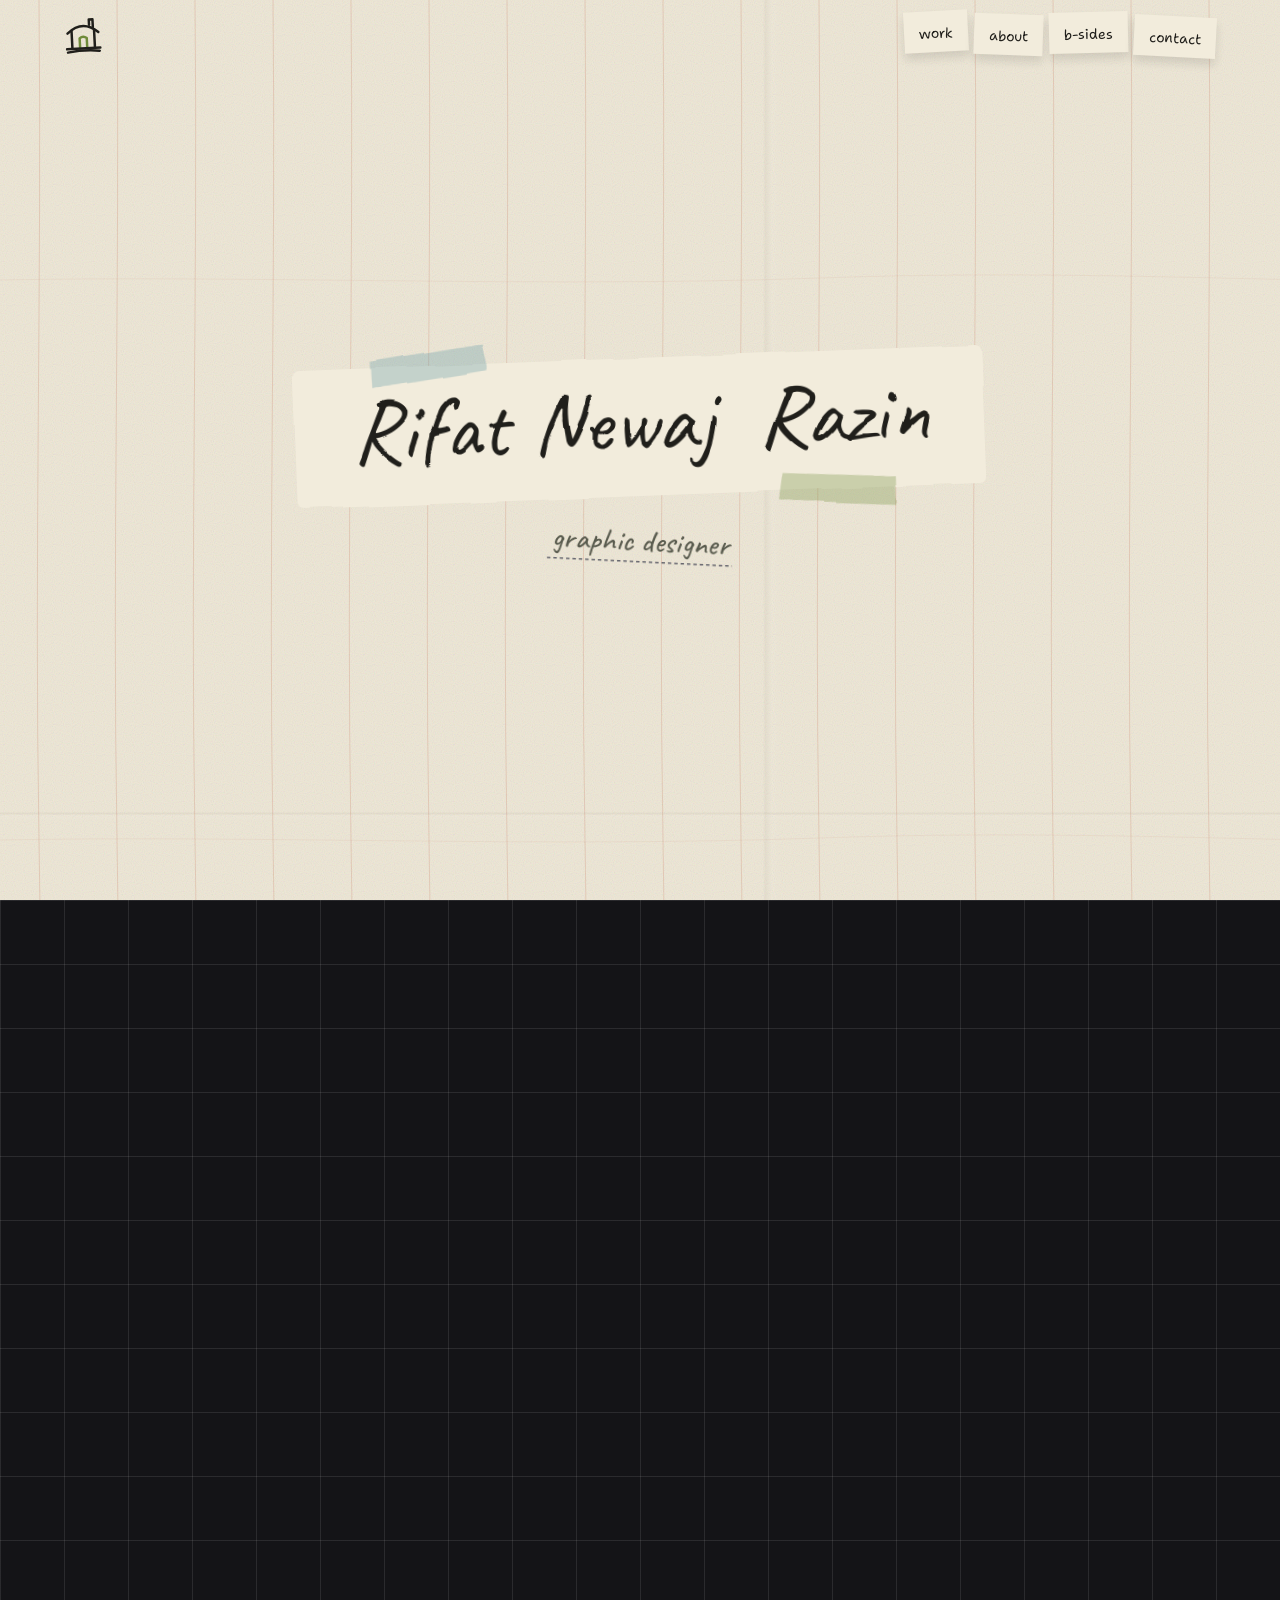
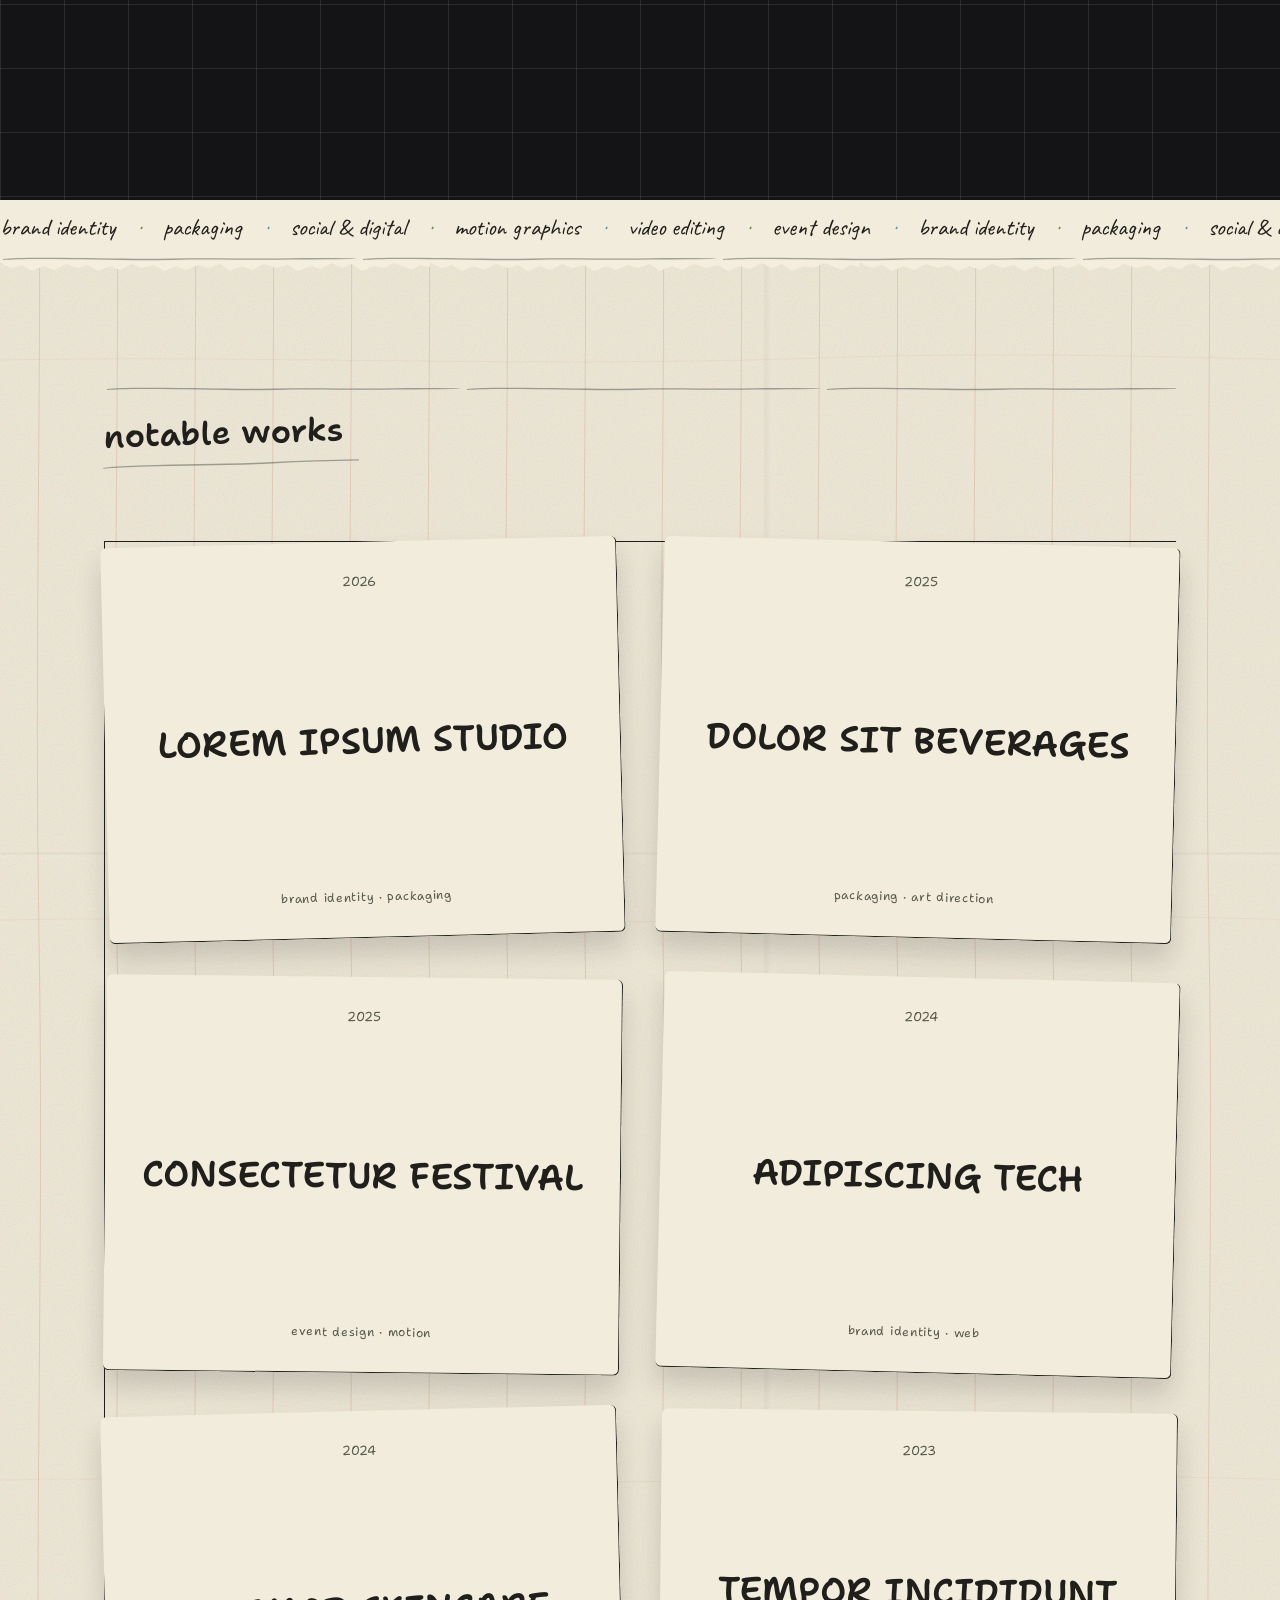
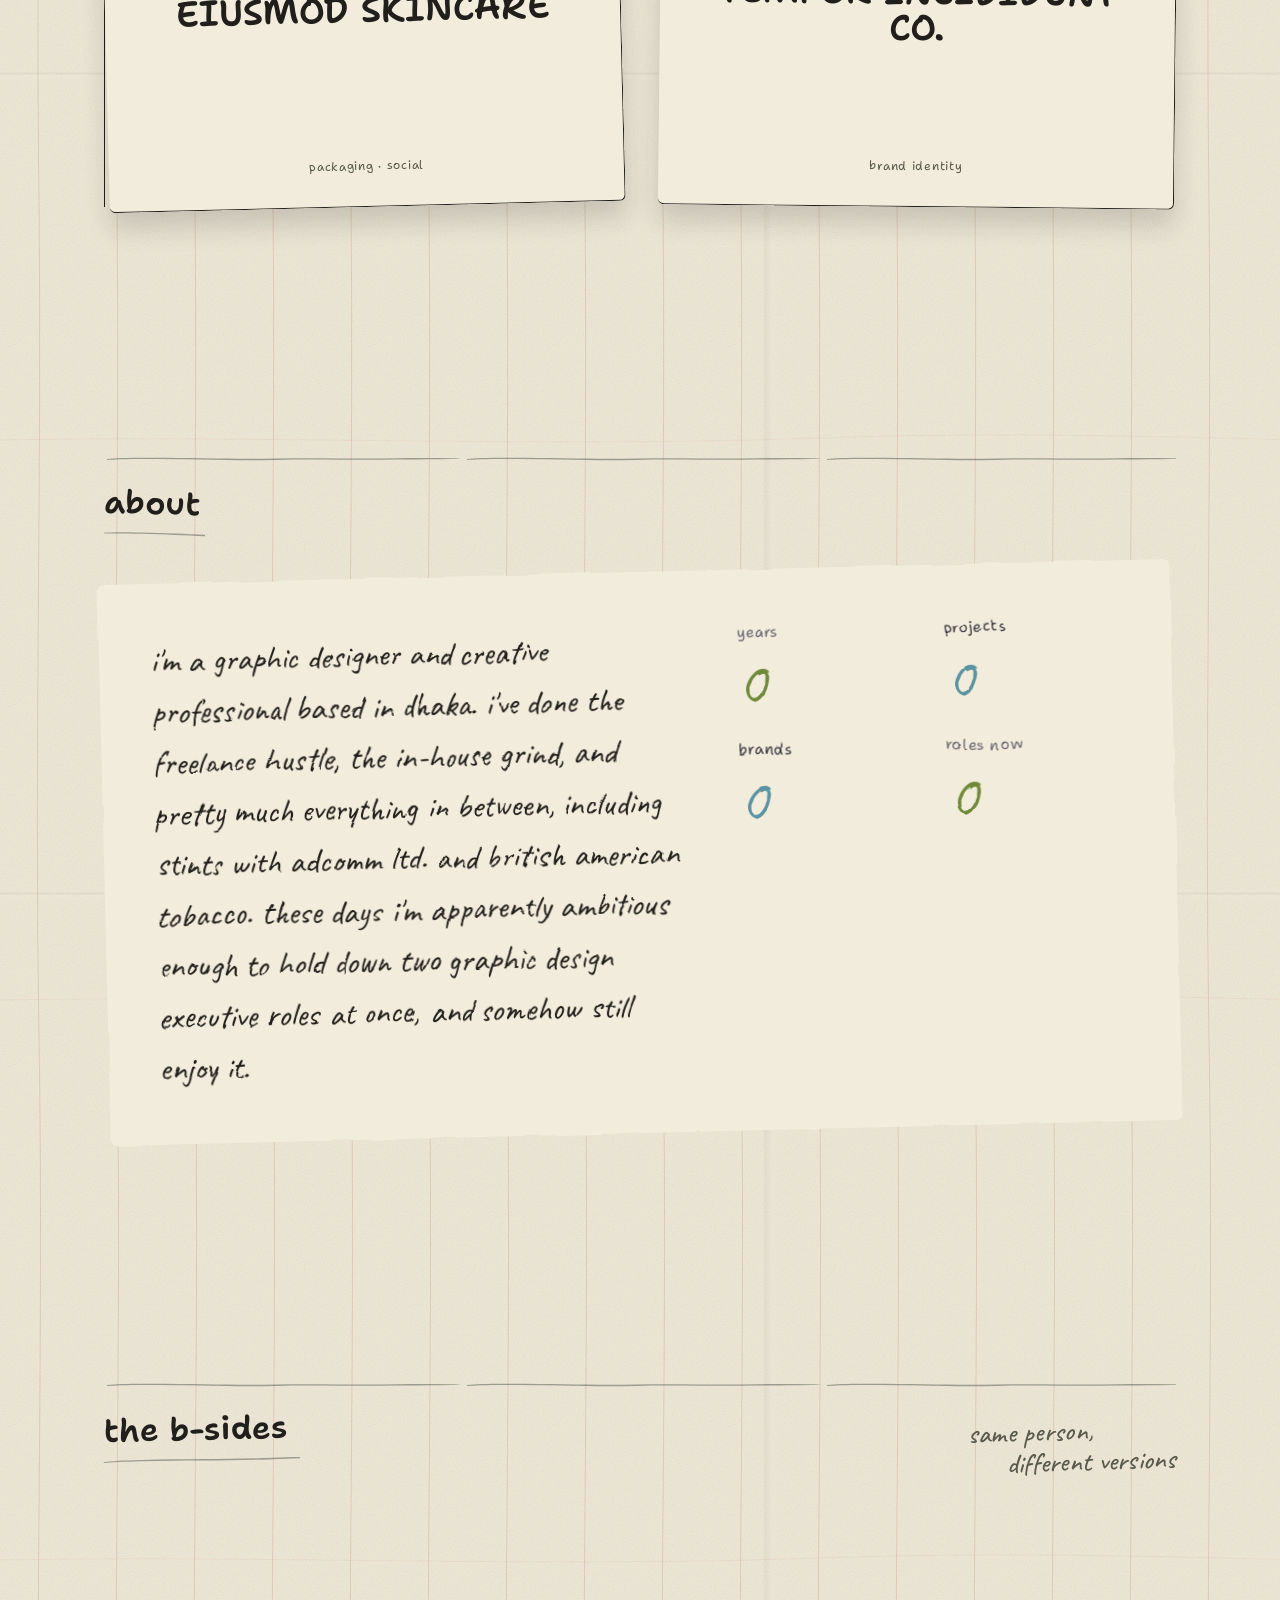
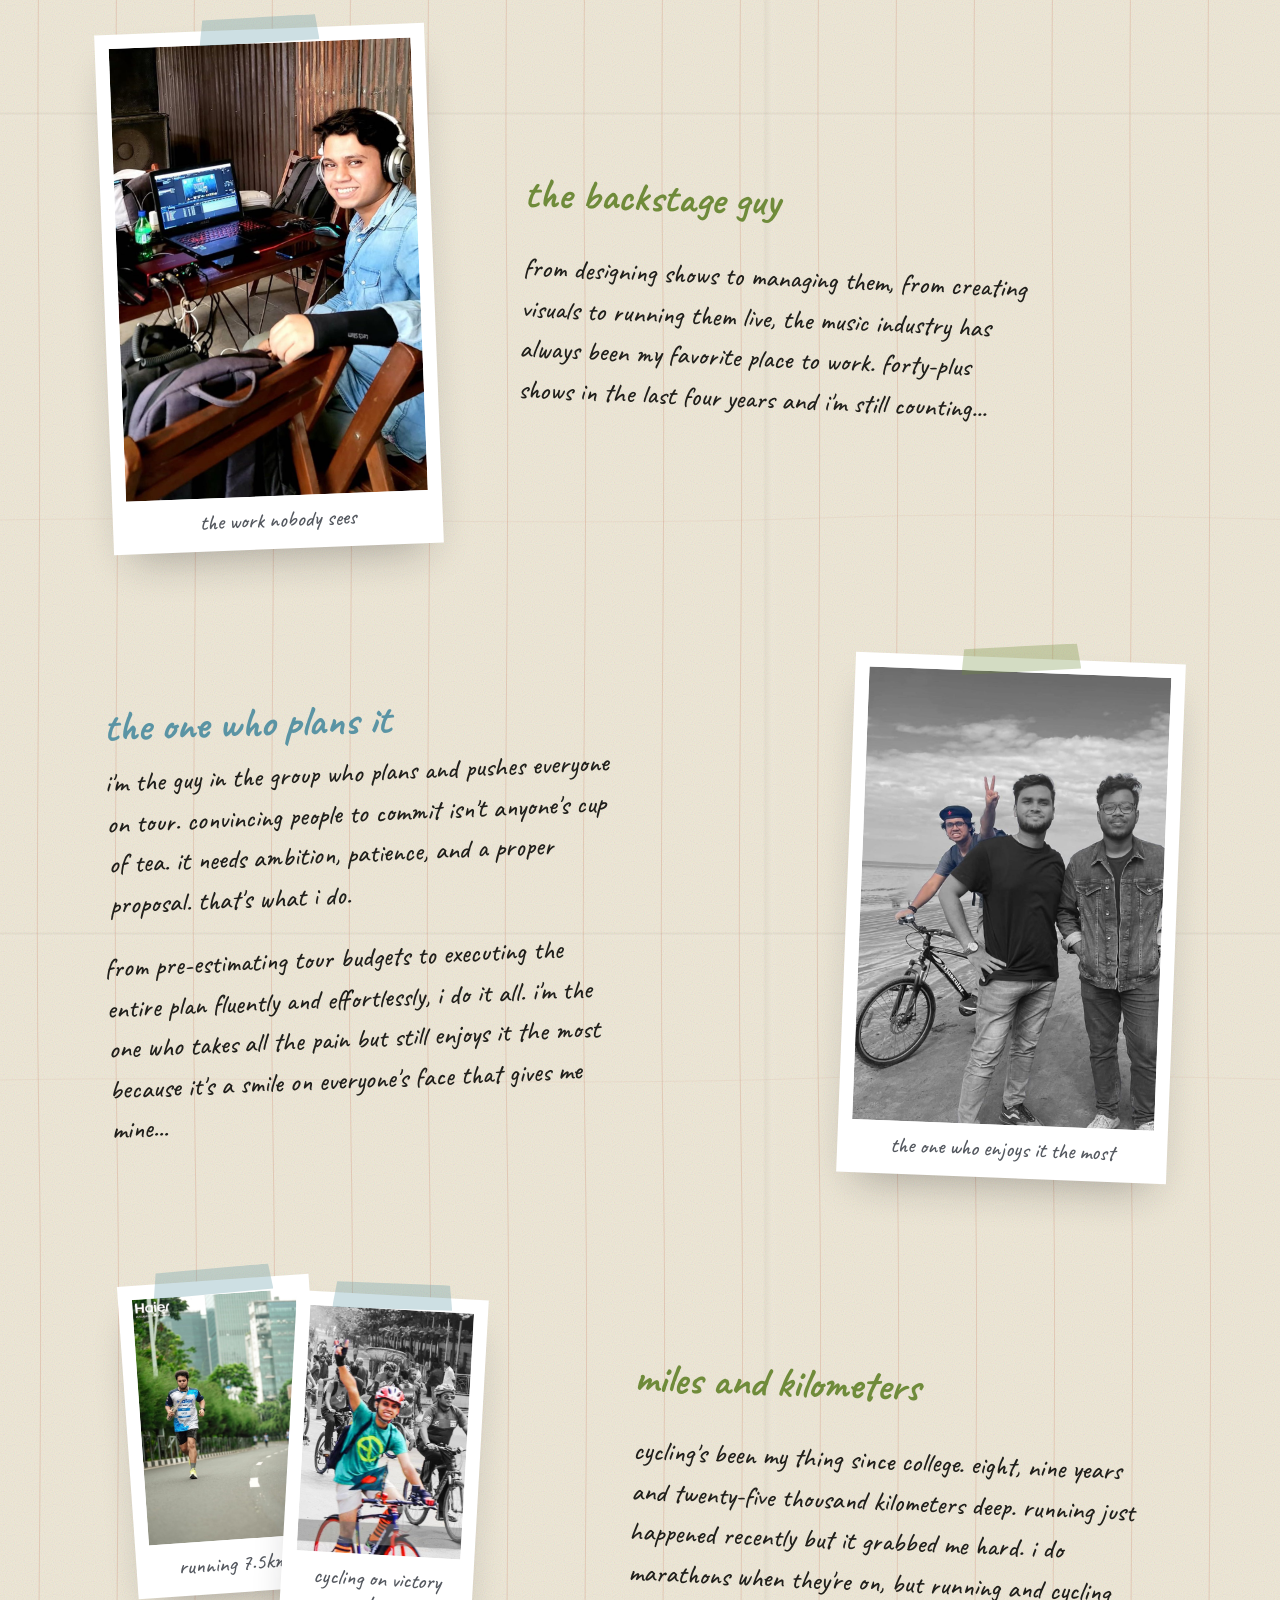
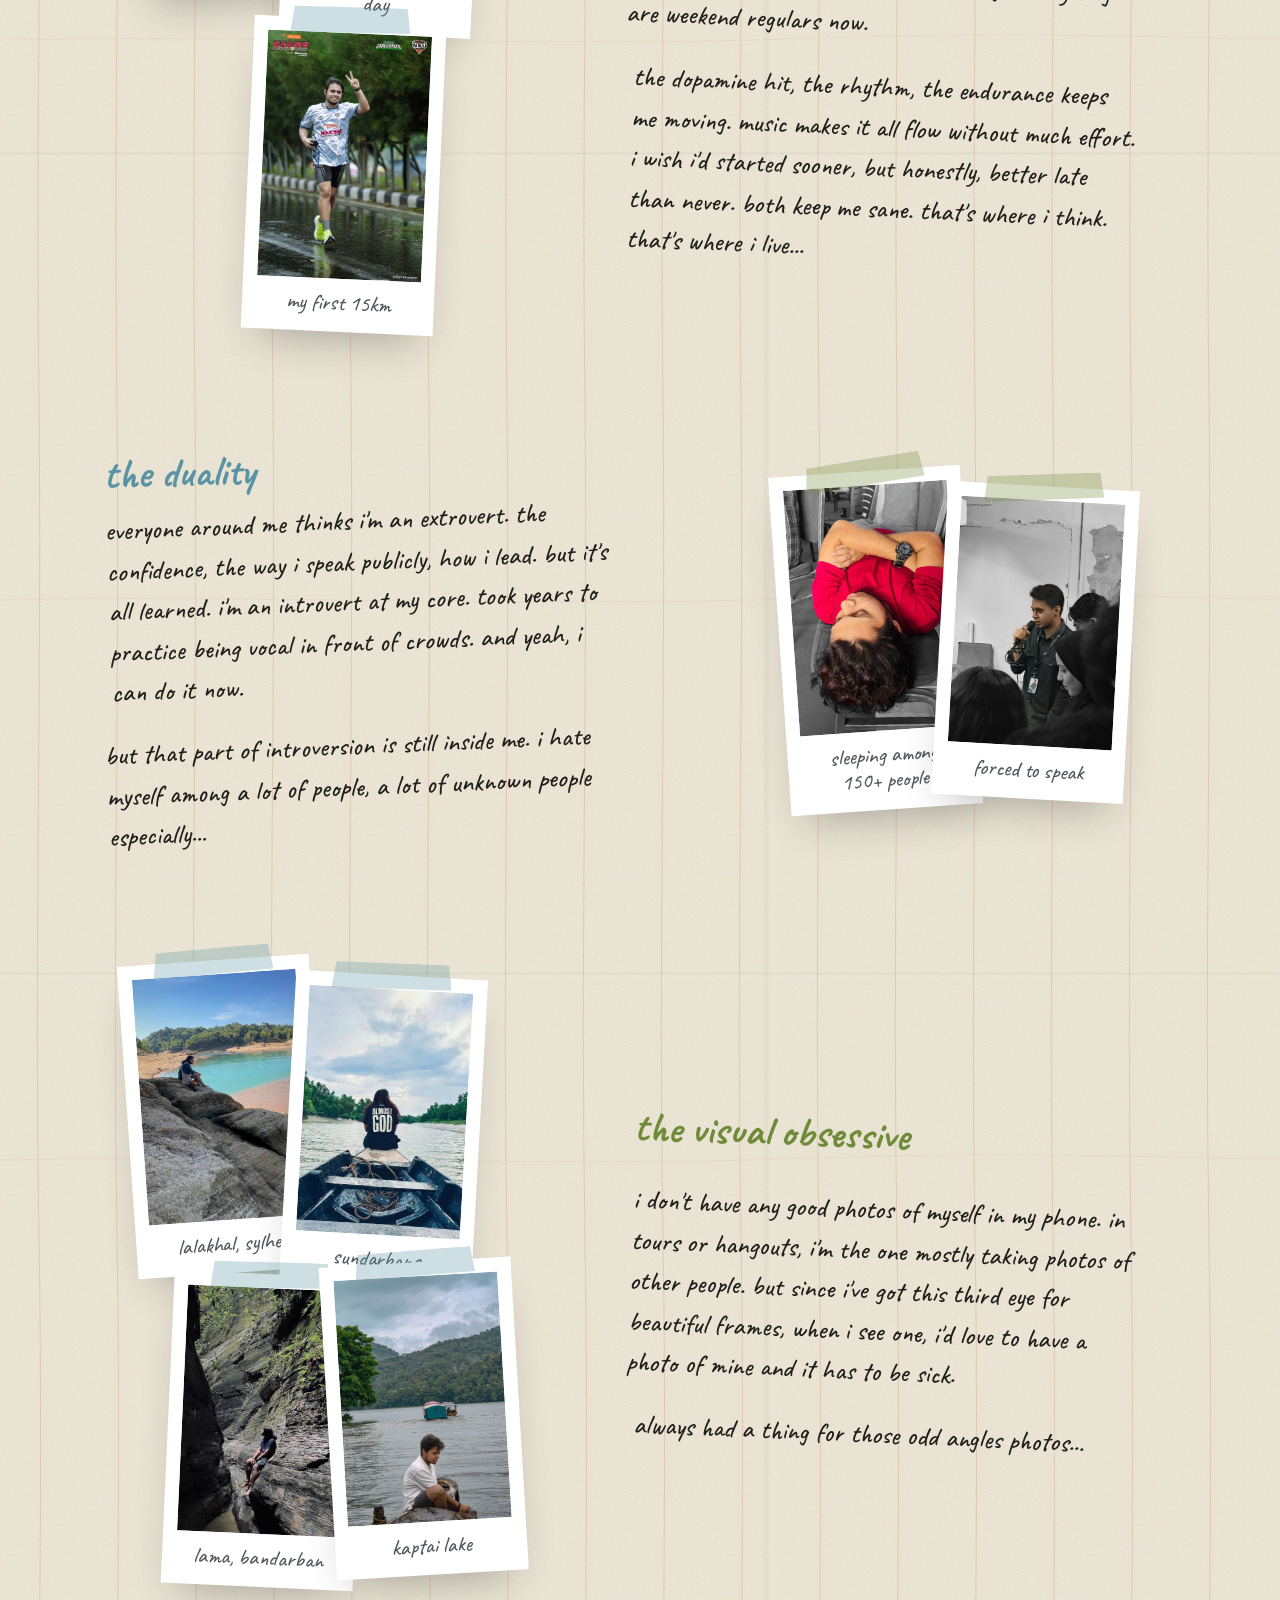
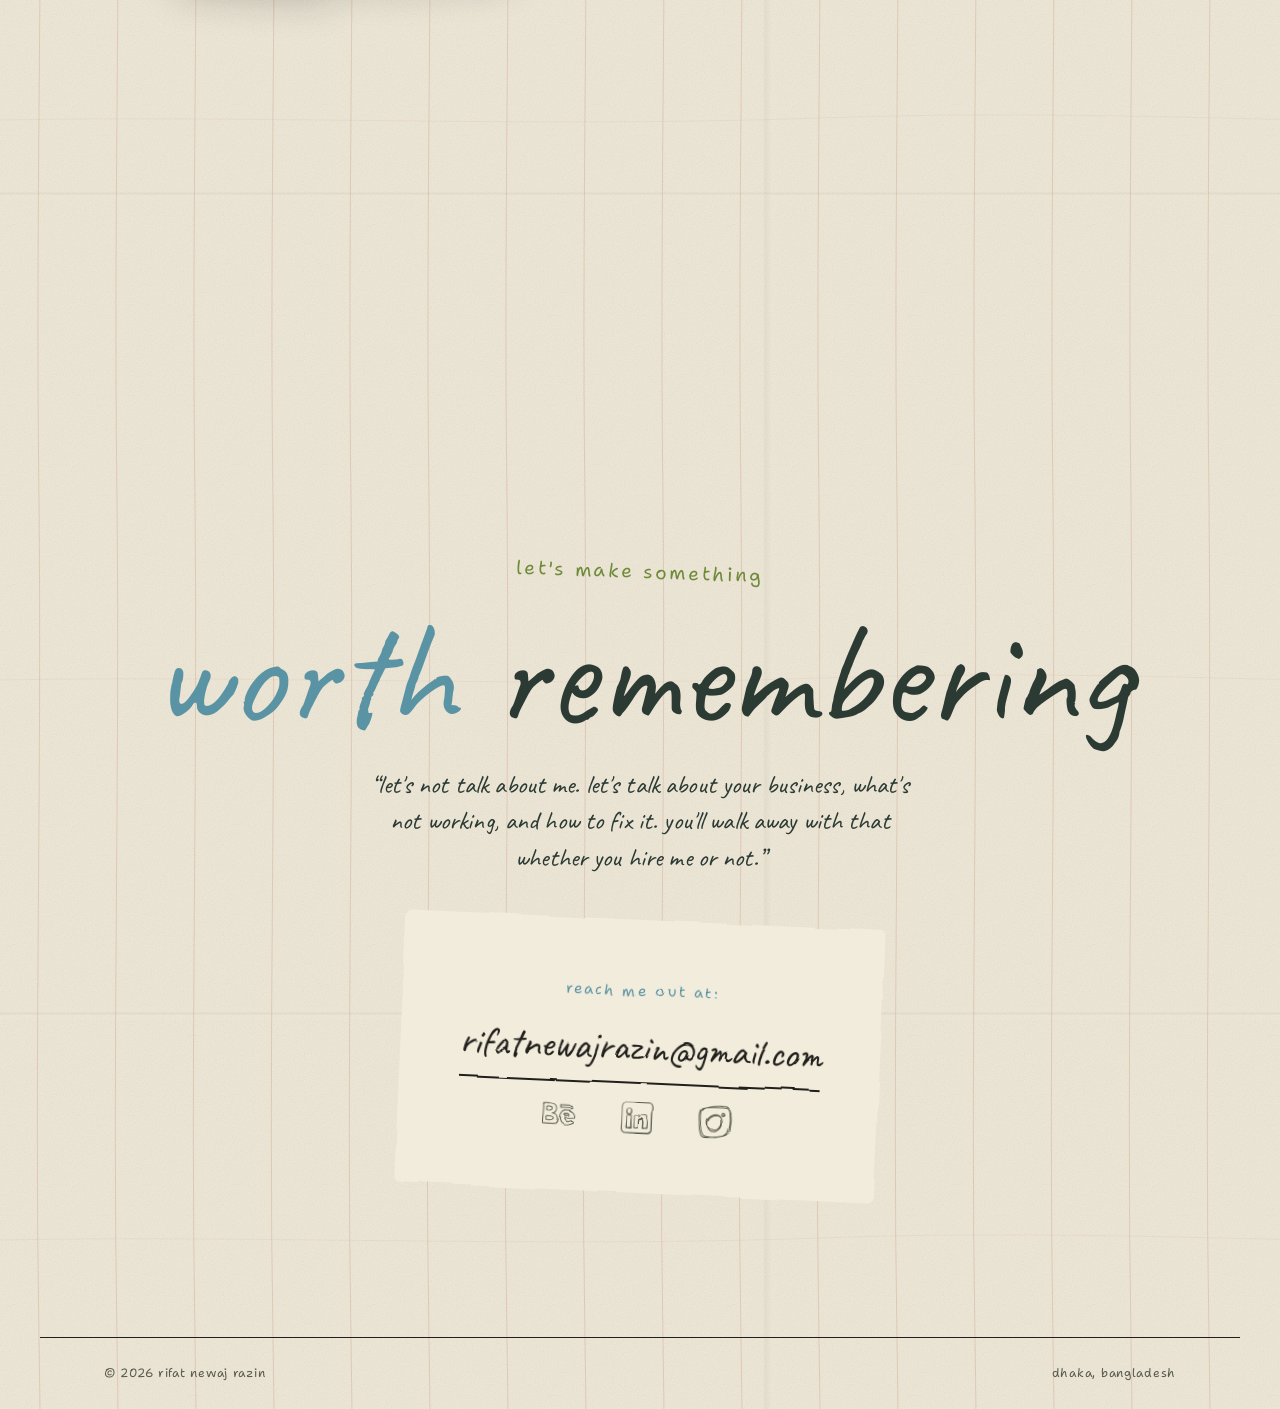
==== commit 39945bc5: "redesign: contact socials become icon-only, name writes in below on hover Hand-drawn LinkedIn / Beha" ====
--- a/redesign/index.html
+++ b/redesign/index.html
@@ -23,7 +23,7 @@
      nav, headings, case studies), Caveat for the artistic hits (mark, hero
      name, big contact line, hand labels). -->
 <link href="https://fonts.googleapis.com/css2?family=Shantell+Sans:ital,wght@0,300..700;1,300..600&family=Caveat:wght@400;500;600;700&family=Permanent+Marker&display=swap" rel="stylesheet" />
-<link rel="stylesheet" href="/redesign/styles.css?v=31" />
+<link rel="stylesheet" href="/redesign/styles.css?v=32" />
 </head>
 <body>
 
@@ -401,10 +401,22 @@
     <div class="contact-links" data-anim>
       <p class="contact-reach">reach me out at:</p>
       <a href="mailto:rifatnewajrazin@gmail.com" class="magnetic">rifatnewajrazin@gmail.com</a>
+      <!-- icon-only; the name writes itself in below on hover / focus.
+           Hand-drawn logo SVGs fill:currentColor so they take the ink colour
+           and flip on hover. -->
       <div class="contact-social">
-        <a href="https://www.behance.net/rifatnewajrazin" target="_blank" rel="noopener">Behance</a>
-        <a href="https://www.linkedin.com/in/rifatnewajrazin/" target="_blank" rel="noopener">LinkedIn</a>
-        <a href="https://www.instagram.com/_razinn_/" target="_blank" rel="noopener">Instagram</a>
+        <a class="soc" href="https://www.behance.net/rifatnewajrazin" target="_blank" rel="noopener">
+          <svg class="soc-ico" viewBox="0 0 200 200" aria-hidden="true"><path d="M91.34,110.43c-3.28-4.79-7.63-8.44-13.29-11.16l-2.68-1.29,2.34-1.84c10.1-7.94,14.91-22.05,12.25-35.95-3.73-22.97-37.53-26.98-63.14-26.98-9.27,0-17.46.52-22.77.86-.53.03-1.56.84-1.85,1.35-.7,1.24-.49,2.33-.05,4.16.21.88.43,1.79.5,2.79l.58,8.84c1.11,16.82.45,32.67-.34,45.95l-2.16,36.07c-.64,10.72-.85,20.4-.64,29.6.04,1.89,1.2,2.88,3.44,2.93l37.67.89c13.49.32,38.93.1,41.79-1.46,16.39-13,20.14-37.56,8.35-54.77ZM80.38,159.89l-.64.07c-7.65.82-14.46,1.21-21.09,1.21-1.41,0-2.81-.02-4.21-.05l-48.69-1.22,3.51-79.02.37-11.39c.12-3.56-.15-8.47-.39-12.81-.25-4.5-.46-8.39-.29-10.76.27-3.94,3.34-6.9,7.14-6.9h.06l18.57.14,13.77.38c8.81.24,17.15,2.42,24.8,6.46,6.23,3.29,10.46,9.65,11.63,17.43,1.42,9.47-1.79,19.43-8.37,25.99-5.21,5.2-9.93,6.05-13.37,6.66-3,.54-3.97.79-4.56,2.57-.36,1.09-.22,2.86.98,3.32.94.36,2.61.37,4.09.37h.78c11.43.1,20.83,6.31,25.14,16.6,5.68,13.57,2.18,29.84-8.72,40.5l-.46.45Z"/><path d="M150.18,71.65c-2.51,0-5.01.18-7.49.54-8.59,1.26-16.58,5.84-23.11,13.26-9.5,10.81-14.42,25.26-13.84,40.71.47,12.66,4.92,23.43,12.86,31.14,5.53,5.37,13.19,8.5,22.16,9.05,9.65.59,19.95-1.65,32.47-7.06,4.75-2.05,8.98-3.98,12.71-6.85,1.11-.85,1.74-2.75,1.27-3.83-1.94-4.44-4.45-8.35-7.11-12.49l-1.17-1.83c-.88-1.38-1.89-2.11-2.3-2.18-1.22-.19-2.29.04-3.36.73-6.51,4.2-12.29,6.24-18.18,6.41-.19,0-.38,0-.57,0-7.2,0-13.12-4.08-15.18-10.51l-.71-2.23,29.31-2.33,27.85-1.65c1.68-.1,3.73-.76,4-3.37,1.28-12.27-3.18-23.98-12.54-32.95-9.7-9.31-23.4-14.59-37.07-14.59ZM194.02,116.78l-30.13,1.82c-9.27.56-18.28,1.36-27.52,2.44l-.1.03c-1.53.46-2.86.87-3.48,1.61-.71.85-.86,1.98-.49,3.66,1.15,5.24,2.98,9.06,5.74,12.02,6.5,6.97,19.95,10.11,35.32,1.4l1.58-.9,5.96,10.06-1.69.92c-15.29,8.33-26.97,10.76-35.39,10.76-5.75,0-9.98-1.13-12.8-2.29-19.02-7.8-21.59-30.24-18-47.08,3.35-15.74,15.18-32.28,34.06-33.76,10.17-.8,24.59,3.76,33.54,10.59,8.68,6.62,13.57,16.46,13.42,27l-.03,1.72Z"/><path d="M112.44,42.58c-1.01.03-1.87.4-2.43,1.04-.51.59-.74,1.37-.65,2.28l.71,7.26.89,7.49c.15,1.29.27,2.1.75,2.65.19.22,1.04.64,1.9.6l30.16-.88,10.62-.02,20.05.34c.88.02,1.8.09,2.71.16,1.92.15,3.73.29,5.13-.11,2.4-.68,2.77-2.82,2.32-4.59-.97-3.8-1.78-7.67-2.62-12.56-.34-1.99-2.37-4.34-3.74-4.34h0l-47.07.05-18.75.62ZM178.13,57.63l-8.55-.28-38.62.06-14.46.43-.95-9.5,60.69-.58,1.89,9.87Z"/><path d="M71.91,125.17c-5.32-8.69-23.33-11-36.94-11-2.64,0-5.11.09-7.3.23-1.2.08-2.23.94-2.77,2.3l-.4,1.01-1.08.14c-1.11.15-2.02.65-2.57,1.42-.48.66-.63,1.49-.45,2.39,1.21,6.13,1.65,12.54,1.33,19.6-.08,1.85.67,2.89,2.25,3.09,11.44,1.51,35.7,2.01,45.61-6.85,3.7-3.3,4.67-8.49,2.32-12.34ZM65.64,133.51c-2.68,2.79-6.09,4.48-10.14,5.03-5.24.71-10.5,1.06-15.89,1.06-3.35,0-6.75-.14-10.23-.41l-1.69-.13-.02-1.7c-.05-5.13-.42-9.75-1.19-14.99l-.3-1.99,2.01-.13c12.85-.81,23.11-.41,30.51,1.21,3.02.66,5.6,2.23,7.28,4.43,1.87,2.45,1.73,5.44-.35,7.61Z"/><path d="M22.3,60.32c1.1,6.16,1.52,12.69,1.31,20.55-.02.91.29,2.5,1.63,2.72,8.98,1.45,21.61,2.18,30.82-2.62,4.86-2.53,7.58-6.89,7.66-12.27.06-3.54-1.13-6.39-3.62-8.71-5.15-4.79-15.23-6.43-24.23-6.43-2.22,0-4.38.1-6.38.28-.99.09-1.91.86-2.74,2.29l-.25.34c-.59.63-1.38,1.06-2.15,1.47-1.89,1.02-2.21,1.4-2.04,2.39ZM29.86,59.8c6.23-1.24,22.9-1.21,27.16,6.22,1.28,2.21,1.1,4.43-.52,6.61l-.12.14c-4.31,4.71-12.04,6.25-18.59,6.25-2.47,0-4.77-.22-6.66-.57l-1.47-.27-.04-1.5c-.17-5.71-.54-10.13-1.22-14.8l-.26-1.74,1.73-.34Z"/><path d="M163.72,104.23c-3.66-6.77-10.32-10.89-17.51-10.89-.25,0-.51,0-.77.02-5.57.23-10.19,3.11-12.67,7.9-1.92,3.7-2.52,7.61-1.72,10.99.29,1.2,2.28,1.86,3.74,1.59,8.23-1.48,16.08-2.59,24.71-3.5,1.7-.18,3.92-.84,4.84-2.97.32-.75.12-1.78-.61-3.15ZM137.07,107.48l.87-2.81c.69-2.24,2.53-3.89,5.17-4.66,3.51-1.02,7.61-.23,10.19,1.97l3.11,2.65-19.34,2.85Z"/></svg>
+          <span class="soc-name">behance</span>
+        </a>
+        <a class="soc" href="https://www.linkedin.com/in/rifatnewajrazin/" target="_blank" rel="noopener">
+          <svg class="soc-ico" viewBox="0 0 200 200" aria-hidden="true"><path d="M62.13,198.32l-39.21-1.35c-5.64-.19-10.46-4.48-14.24-8.2-5.44-5.35-7.84-12.27-8.38-19.79s-.34-14.59.3-22.13c1.27-14.92,1.54-29.39,1.69-44.36l.25-24.58v-32.98c0-13.65-2.1-32.19,13.38-38.79L26.08,1.81l20.62-.19,25.77-.38,21.2-.53,27.57-.58,29.53-.64c10.13-.22,23.24-.69,32.53,3.55,6.6,3.02,11.03,8.81,13.29,15.6s2.66,15.44,2.69,22.66l.31,70.45.4,52.88c.11,14.17-3.23,30.04-18.94,33.85-11.58,2.8-22.69,2.13-34.5,1.96l-27.65-.41-14.69-.33-24.25-.81-17.83-.56ZM161.81,190.27c5.47,0,10.73-.58,16-1.92,10.97-2.81,13.1-12.05,13.99-22.02l-.15-26.91-.03-93c0-9.75,1.24-19.69-2.17-29.13-1.67-4.63-5.09-7.78-9.77-9.25s-9.57-2.22-14.61-2.22h-27.64s-31.9-.18-31.9-.18l-24.58-.42-53.24-.15c-8.86,3.57-17.2,5.79-19.36,16.35-1.13,5.52-1.32,11.03-1.27,16.72l.17,19.3-.14,28.54.03,36.8c0,9.06-.1,17.64-.5,26.66-.33,7.39-.23,14.45.74,21.7,1.24,9.23,7.21,16.42,15.99,19.54h43.21s14.03-.14,14.03-.14l39.76-.22,30.17-.03h11.29Z"/><path d="M113.44,115.63l-.5,30.81-.27,15.28c-.04,2.11-1.6,3.78-3.78,3.93-1.39.09-2.76,0-4.21-.02l-22.67-.27c-2.89-.03-4.41-2.75-4.3-5.33l1.26-27.51.54-22.02.51-30.44c.02-1.44,2.29-2.07,3.39-2.05l16.69.42,10.14.14c.67,0,2.21.84,2.25,1.55l.34,5.31c4.68-2.35,8.14-5.35,12.61-7.13,6.95-2.78,14.64-3.32,22.04-2.65,9.18.84,16.36,6.39,20.31,14.59,5.73,11.89,6.4,29.44,6.07,42.67l-.44,17.46-.25,10.95c-.04,1.87-1.36,4.34-3.69,4.45l-28.73,1.39c-2.28.11-4.17-2-4.03-4.2l1.4-22.7c.41-6.63.38-13.14.02-19.76-.2-3.63-1.01-7.14-2.12-10.47-3.07-9.28-15.76-4.28-22.24-1.84l-.36,7.42ZM142.24,102.7c6,8.75,4.89,25.27,4.15,35.7l-.66,9.37c-.27,3.85-.5,7.43-.48,11.2l19.89.12.61-9.66,1.48-21.13c.71-10.13,1.06-22.81-2.48-32.26-2.67-7.1-8.03-12.71-15.67-14.61-6.9-1.72-14.93-2.18-21.76.25-6.73,2.39-17.32,12.31-18.91,7.28l-.07-7.14-23.88.08-.24,44.37c-.19,3.71-.2,7.09,0,10.75l.16,22.04,20.32.08.23-28.3.84-26.27c.06-1.94,1.75-3.76,3.27-4.57,11.16-6,24.75-9.62,33.21,2.71Z"/><path d="M63.58,168.1c-9.94.4-19.64-.04-29.55-.83-2.63-.21-4.51-1.62-4.56-4.49-.13-6.68-.2-13.32.34-20.14l2.16-27.6.71-34.15c.02-1.02.25-2.18,1.3-2.23l12.34-.55,16.49-1.18c1.42-.1,2.6.8,2.61,2.24l.18,17.72.73,36.05c.21,10.2.36,19.92,1.3,30.01.25,2.72-1.31,5.04-4.04,5.15ZM58.41,157.9l-.45-24.56c-.17-13.42.83-26.39,2.1-39.71.36-3.82.55-7.15.6-11.12l-23.65-.65.07,7.1.03,38.05.6,31.64,20.72-.74Z"/><path d="M64.98,66.09c-3.24,5.47-5.72,9.89-12.06,10.87-5.78.89-11.34-.51-15.72-4.35-7.51-6.59-9.21-17.7-3.76-26.09,1.42-2.19,3.42-3.91,5.77-4.96,7.67-3.45,6.4-3.3,15.79-2.76,6.06.34,8.81,5.76,10.87,10.31,2.54,5.62,2.24,11.69-.9,16.99ZM57.23,63.84c2.38-2.42,4.04-12.15,2.4-15.42-1.51-3.01-4.71-4.51-7.48-5.8-2.91-1.37-5.07-.56-7.73.5-5.82,2.32-9.16,7.78-7.39,14.12,1.18,4.25,3.92,8.42,8.65,9.42,3.63.77,8.8-.02,11.55-2.82Z"/></svg>
+          <span class="soc-name">linkedin</span>
+        </a>
+        <a class="soc" href="https://www.instagram.com/_razinn_/" target="_blank" rel="noopener">
+          <svg class="soc-ico" viewBox="0 0 200 200" aria-hidden="true"><path d="M84.94,197c-18.02,2.4-28.5,4.75-46.71,1.14-9.74-1.94-17.59-7.97-21.22-17.55-4.41-11.61-7.41-23.53-9.95-35.82-2.35-11.36-2.64-22.32-3.08-33.83l-.93-24.1c-.65-16.86-1.65-53.9,13.53-64.99,2.41-1.76,5.66-2.86,8.61-3.41l12.6-2.38c6.47-2.04,12.67-3.85,19.38-5.23C84.56,5.16,116.32-.56,144.13.04c31.79.68,46.26,15.88,49.72,46.78,1.67,14.87,3.63,29.27,3.37,44.34-.28,16.83-2.03,33.1-4.28,49.67-2.65,19.56-12.79,38.5-33.17,43.14l-12.68,2.89c-20.3,4.63-40.23,12.19-62.17,10.13ZM179.17,158.43c-2.5,6.03-6.13,11.01-10.51,15.45,12.23-6.8,17.11-22.35,18.91-34.91,1.7-11.88,3.08-23.49,3.64-35.44l.44-9.33c.19-3.96.17-7.75-.06-11.71l-.58-9.64-2.35-22.32c-.69-6.56-1.88-12.73-3.7-19-3.39-11.65-12.12-20.25-23.87-23.37-8.25-2.2-16.5-2.84-25.17-2.67-9.62.19-18.88.92-28.37,2.37l-17.01,2.62,30.94-.51c11.91-.2,23.28.32,35.06,1.38,3.84.34,8.18-1.25,11.7.83,1.85,1.09,3.81,3.09,5.61,4.37,5.81,4.14,8.87,9.98,10.44,16.8,2.73,11.91,4.5,23.56,5.51,35.73l.51,6.17.39,7.53c.2,3.83.19,7.64,0,11.49l-.44,8.87c-.7,14.15-5.69,42.26-11.1,55.31ZM115.32,187.27c10.09-1.36,19.43-3.37,29.02-5.76,6.55-1.64,12.28-4.86,17.22-9.26,10.65-8.17,13.96-18.24,16.96-30.88,4.34-18.29,6.98-36.57,6.7-55.51-.19-12.65-1.14-24.86-3.53-37.13l-2.44-12.51c-3-11.51-4.98-12.65-14.49-19.24-9.04.04-17.6-.75-26.61-1.25-10.49-.58-20.57.04-31.16.21-14.65.23-28.87.07-43.36,2.03l-18.69,2.53c-14.17,1.92-26.1,12.09-28.03,26.84s-1.32,40.75.52,56.33l4.62,39.13c1.36,11.55,6.44,27.73,14.39,36.28,3.56,3.83,8.57,5.82,13.66,7.04,11.62,2.78,23.17,4.01,35.04,5.21l30.16-4.06ZM60.85,194.18c-9.4-2.23-21.56-3.49-28.2-10.81-11.25-12.41-15.3-30.73-17.14-47l-2.29-20.14c-2.09-18.38-3.6-36.44-3.04-54.96.38-12.69,1.55-25.96,10.87-35.17-14.23,6.23-12.87,49-12.36,62.14l.94,24.14c.44,11.37.85,22.19,3.3,33.34,2.22,10.11,4.85,19.73,8.08,29.53,2.53,7.69,6.44,13.58,14.32,16.07,8.29,2.62,16.93,3.61,25.52,2.85Z"/><path d="M73.12,152.87c-9.18-7.87-12.55-15.84-17.59-25.8-1.59-3.14-3.87-5.9-5.14-9.25-4-10.54-4.93-25.25,2.44-34.55,7.33-9.25,16.32-16.46,26.7-22.09,8.47-4.6,17.77-6.78,27.37-5.59,6.38.79,12.45,3.1,17.14,7.42,7.07,6.51,12.04,14.49,14.41,23.76,9.93,20.63,3.56,41.09-11.59,56.98-5.36,5.62-11.03,10.47-18.03,13.78-11.96,5.65-25.51,4.09-35.72-4.66ZM106.19,61.48c-5.59-1.57-10.88-.16-16.19,1.19-4.09,1.6-8.01,3.2-11.51,5.77,9.03-3.84,18.05-6.27,27.7-6.95ZM116.18,137.89c14-12.25,20-31.28,16.89-49.54-1.76-3.54-3.54-6.65-6.12-9.49l-7.06-7.8c-2.2-2.43-4.94-3.63-8.26-3.81-11.17-.6-21.99,2.07-31.96,7.19-11.88,8.34-20.33,17.98-21.7,33.15-.5,5.5-.18,12.31,3.36,16.8,5.65,7.17,13.64,11.52,21.42,16.04,12.1,7.02,22.85,6.73,33.44-2.53ZM53.15,101.38c3.61-12.91,5.94-15.38,14.79-25.18-.82.23-1.5.9-2.25,1.57-6.78,6.15-13.64,13.33-12.54,23.61ZM122.9,139.43c-19.3,19.09-35.78,11.47-55-1.41,5.78,10.46,17.94,19.13,30.24,16.93,7.62-1.36,14.11-5.38,19.87-10.36,1.87-1.61,4.07-3,4.88-5.17Z"/><path d="M154.06,64.23c-2.15,3.5-5.8,5.69-9.39,5.98-4.09.33-8.04-.78-10.62-4.29-3.37-4.59-3.91-11.39-1.33-16.55,1.77-3.54,5.96-4.62,9.42-4.89s5.23,1.23,7.67,2.82c5.74,3.77,8.16,10.55,4.25,16.92ZM145.91,52.18c-1.05-1.53-3.95-.83-5.37.11s-2.25,2.18-2.47,3.65c-.16,1.07.35,3.03,1.31,3.67,2.07,1.38,4.52.27,5.84-1.01,1.57-1.53,2.2-4.22.69-6.41Z"/></svg>
+          <span class="soc-name">instagram</span>
+        </a>
       </div>
     </div>
   </section>
--- a/redesign/styles.css
+++ b/redesign/styles.css
@@ -1379,3 +1379,59 @@
   .nav-links a{padding:9px 10px 7px;font-size:12px}
   .mark svg{width:26px}
 }
+
+/* =====================================================================
+   Contact social — icon-only, the platform name writes itself in BELOW
+   the icon on hover / keyboard-focus (hand-drawn logo SVGs, fill:currentColor)
+   ===================================================================== */
+.contact-social{
+  display:flex;justify-content:center;align-items:flex-start;
+  gap:clamp(28px,5vw,46px);
+}
+.soc{
+  position:relative;display:flex;flex-direction:column;align-items:center;
+  color:var(--ink-soft);text-decoration:none;border:0;
+  -webkit-tap-highlight-color:transparent;
+}
+.soc-ico{
+  width:clamp(26px,3vw,32px);height:auto;display:block;
+  fill:currentColor;overflow:visible;
+  transition:transform .3s cubic-bezier(.2,.7,.2,1.2), color .25s ease;
+}
+/* the label: parked just under the icon, collapsed + faint, doesn't take
+   layout space so the icons stay put until you hover */
+.soc-name{
+  position:absolute;top:100%;left:50%;
+  margin-top:8px;white-space:nowrap;pointer-events:none;
+  font-family:var(--hand);font-weight:600;
+  font-size:clamp(15px,1.7vw,19px);line-height:1;letter-spacing:.01em;
+  color:var(--navy);
+  opacity:0;
+  transform:translate(-50%,-8px) rotate(-4deg) scale(.9);
+  transition:opacity .26s ease,
+             transform .32s cubic-bezier(.18,.9,.28,1.35);
+}
+.soc:hover .soc-ico,
+.soc:focus-visible .soc-ico{
+  color:var(--coral);                 /* olive-green ink on hover */
+  transform:translateY(-4px) rotate(-5deg) scale(1.1);
+}
+.soc:hover .soc-name,
+.soc:focus-visible .soc-name{
+  opacity:1;
+  transform:translate(-50%,2px) rotate(-2deg) scale(1);
+}
+.soc:nth-child(2):hover .soc-name{rotate:3deg}   /* small per-icon variety */
+.soc:focus-visible{outline:none}
+.soc:focus-visible .soc-ico{outline:2px dashed var(--coral);outline-offset:4px;border-radius:3px}
+
+/* touch / no-hover: no reveal to trigger, so show the names by default,
+   sitting in normal flow under each icon */
+@media (hover:none){
+  .contact-social{gap:clamp(22px,7vw,40px)}
+  .soc-name{
+    position:static;margin-top:7px;opacity:1;
+    transform:rotate(-2deg);
+  }
+  .soc:nth-child(2) .soc-name{transform:rotate(2deg)}
+}
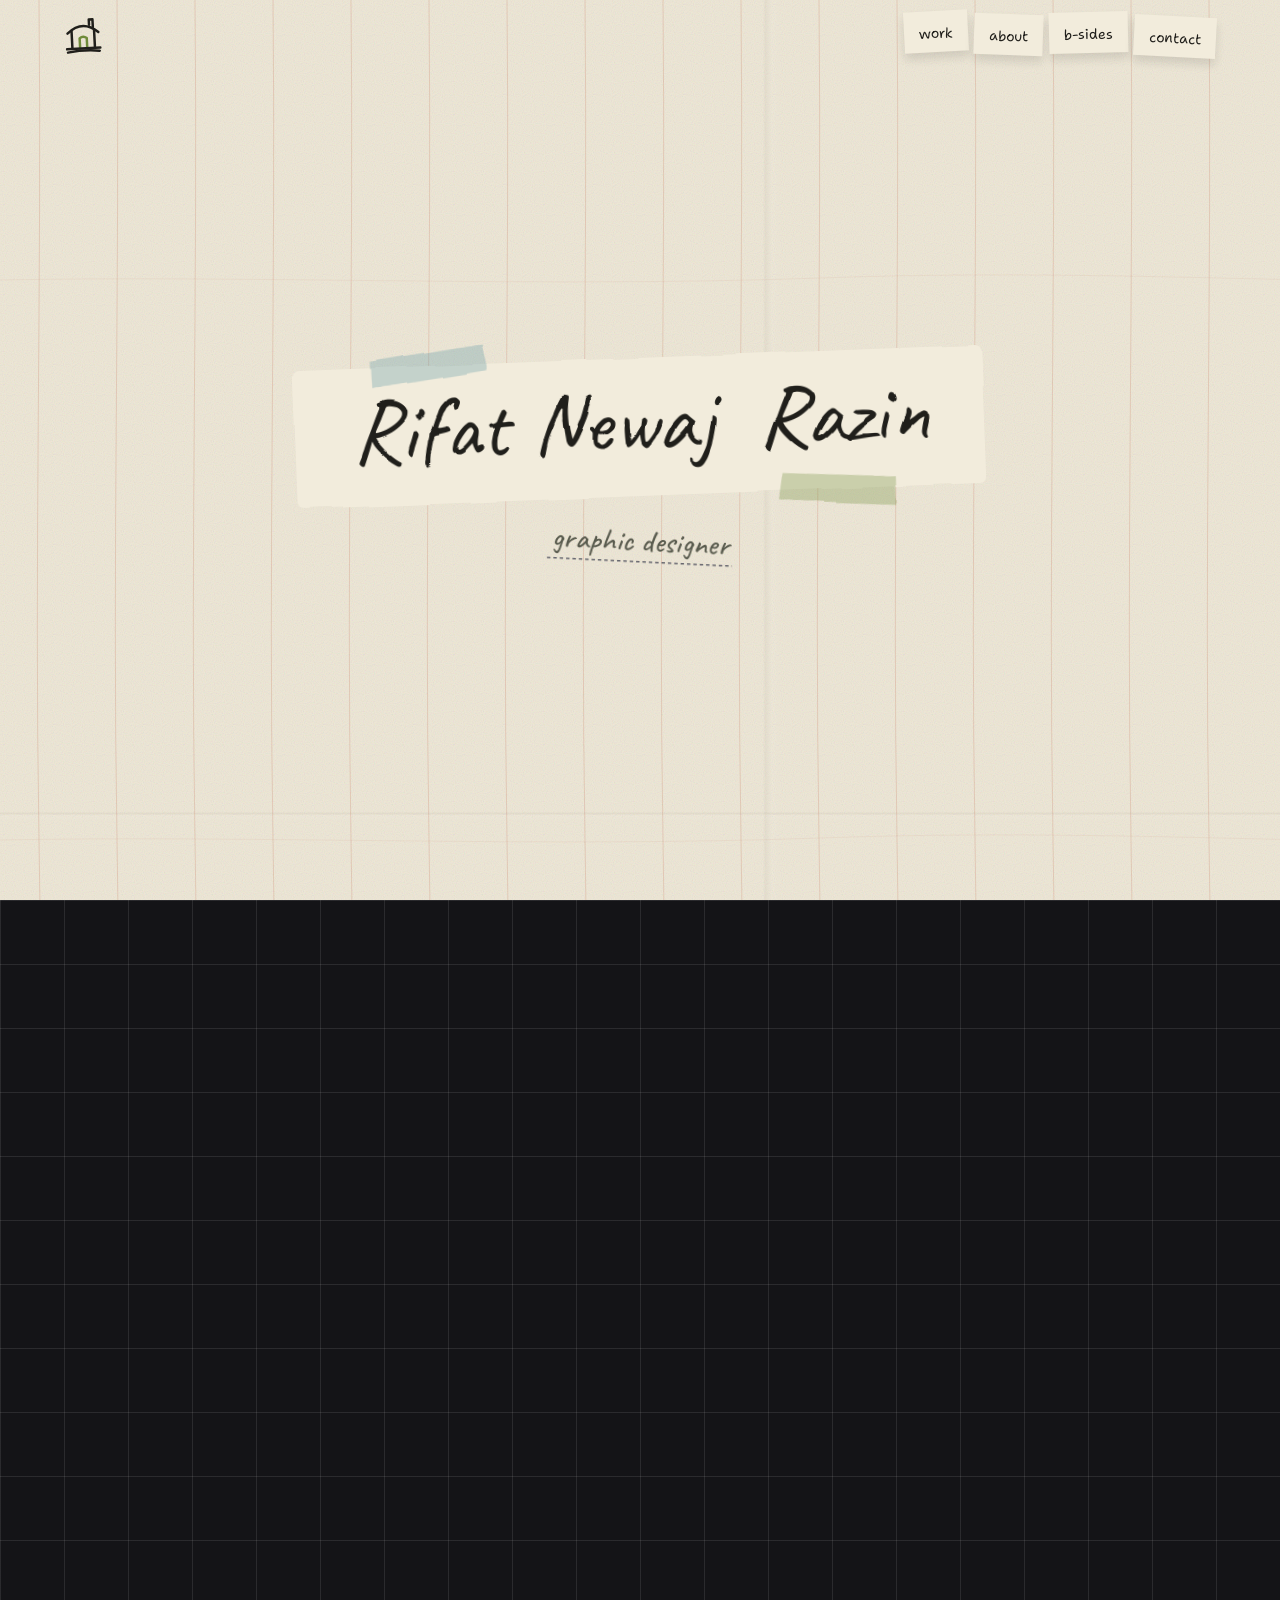
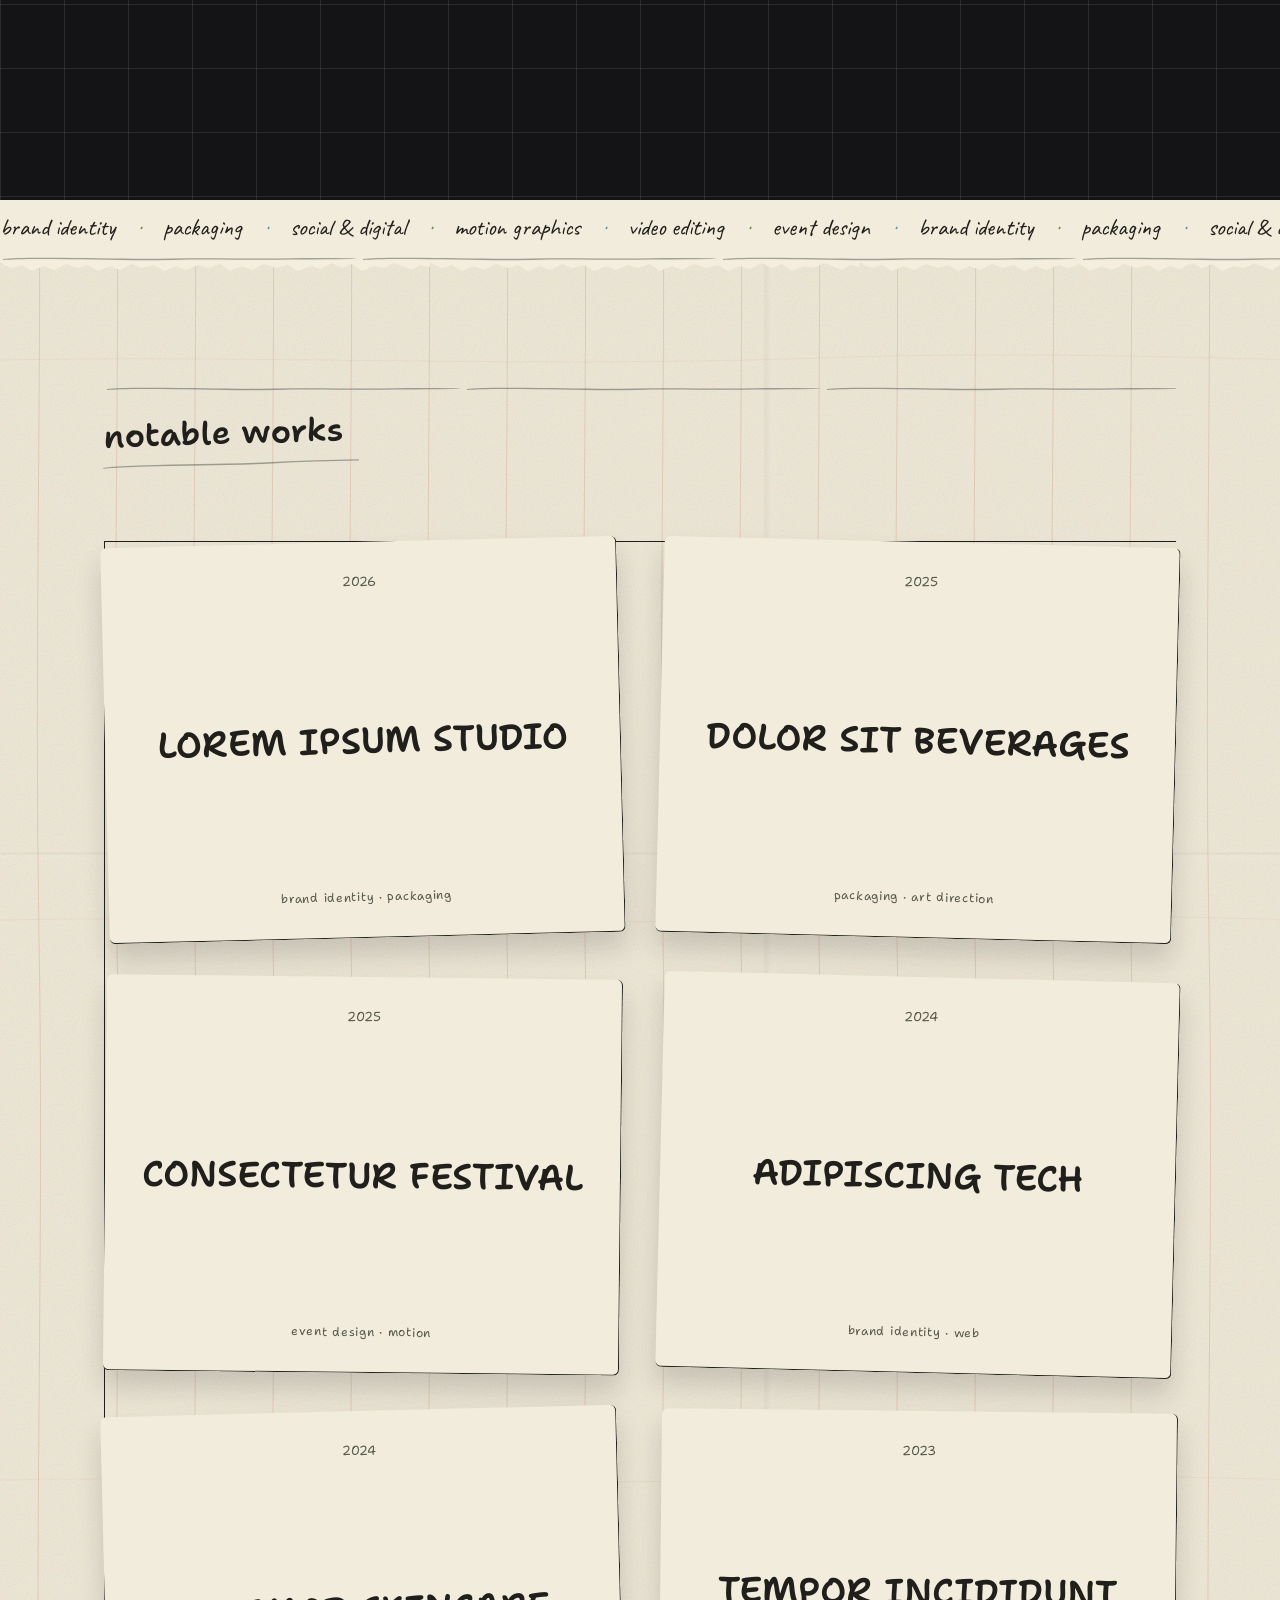
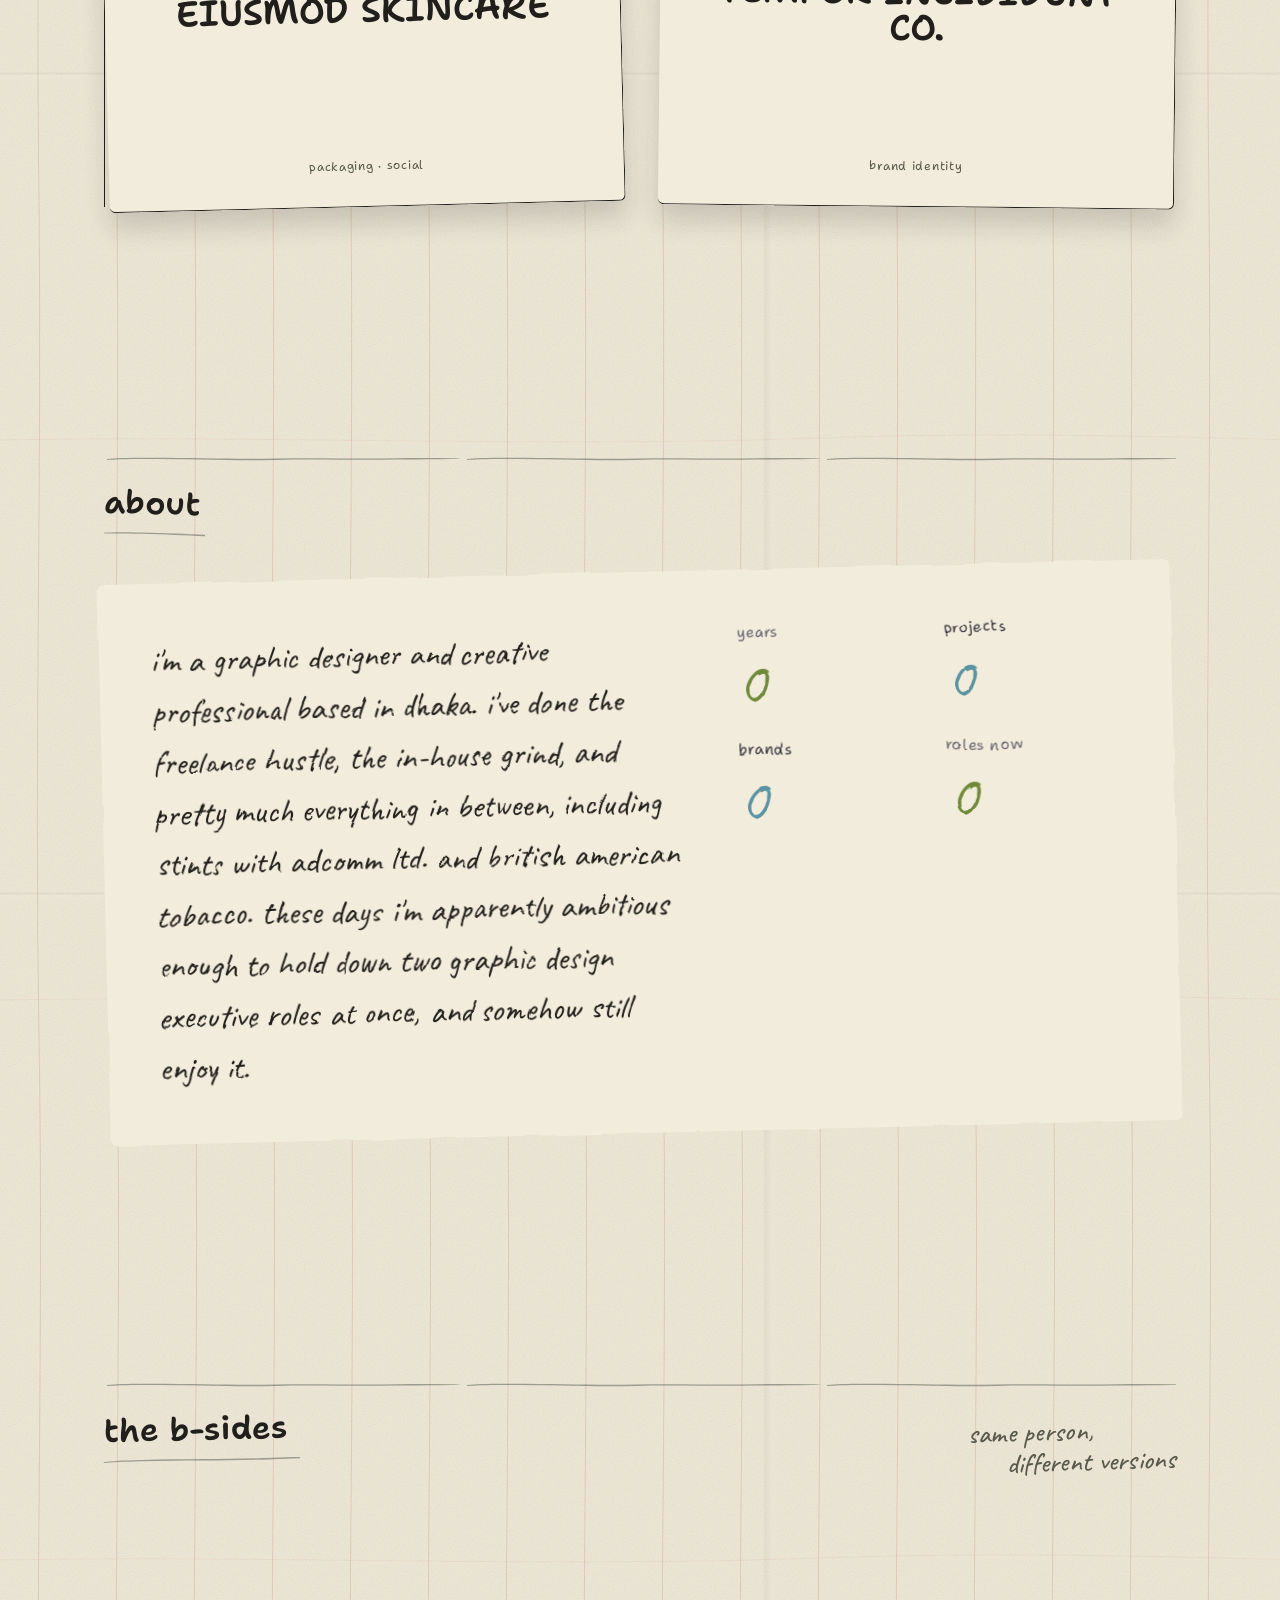
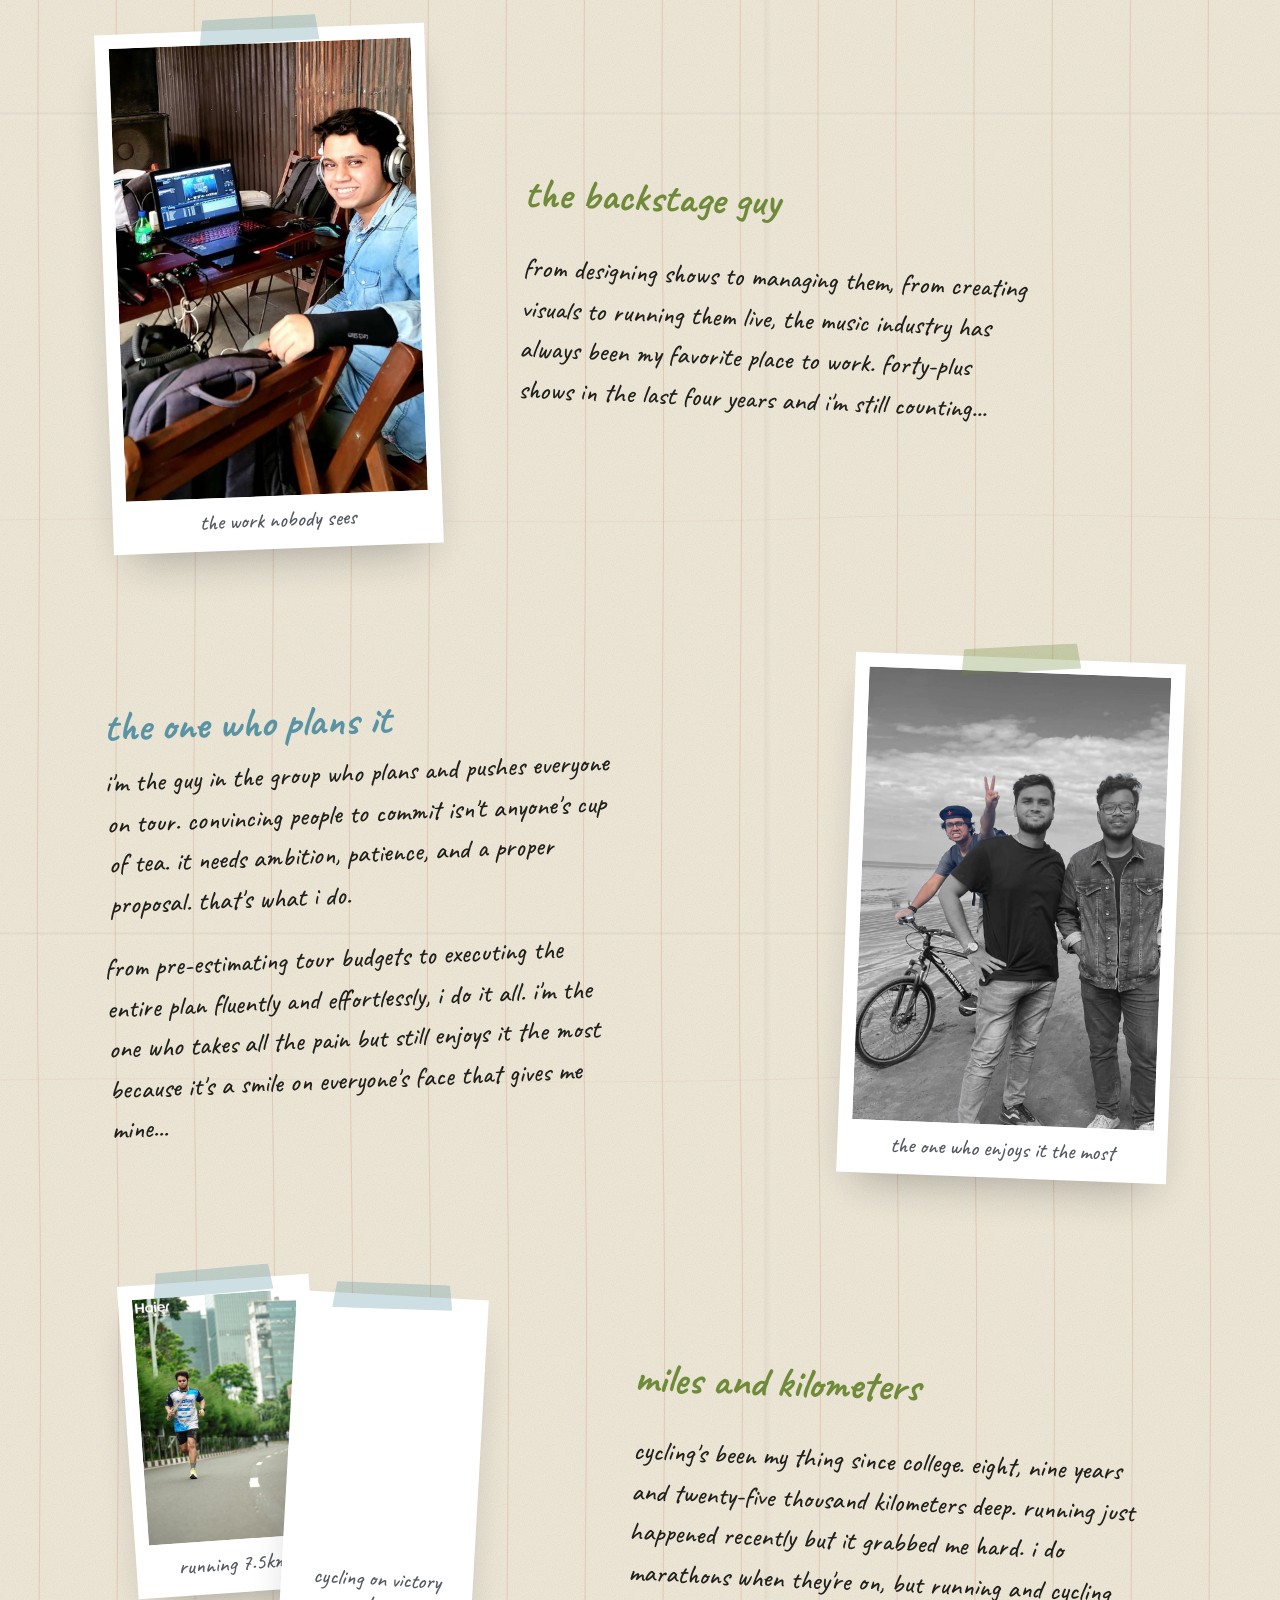
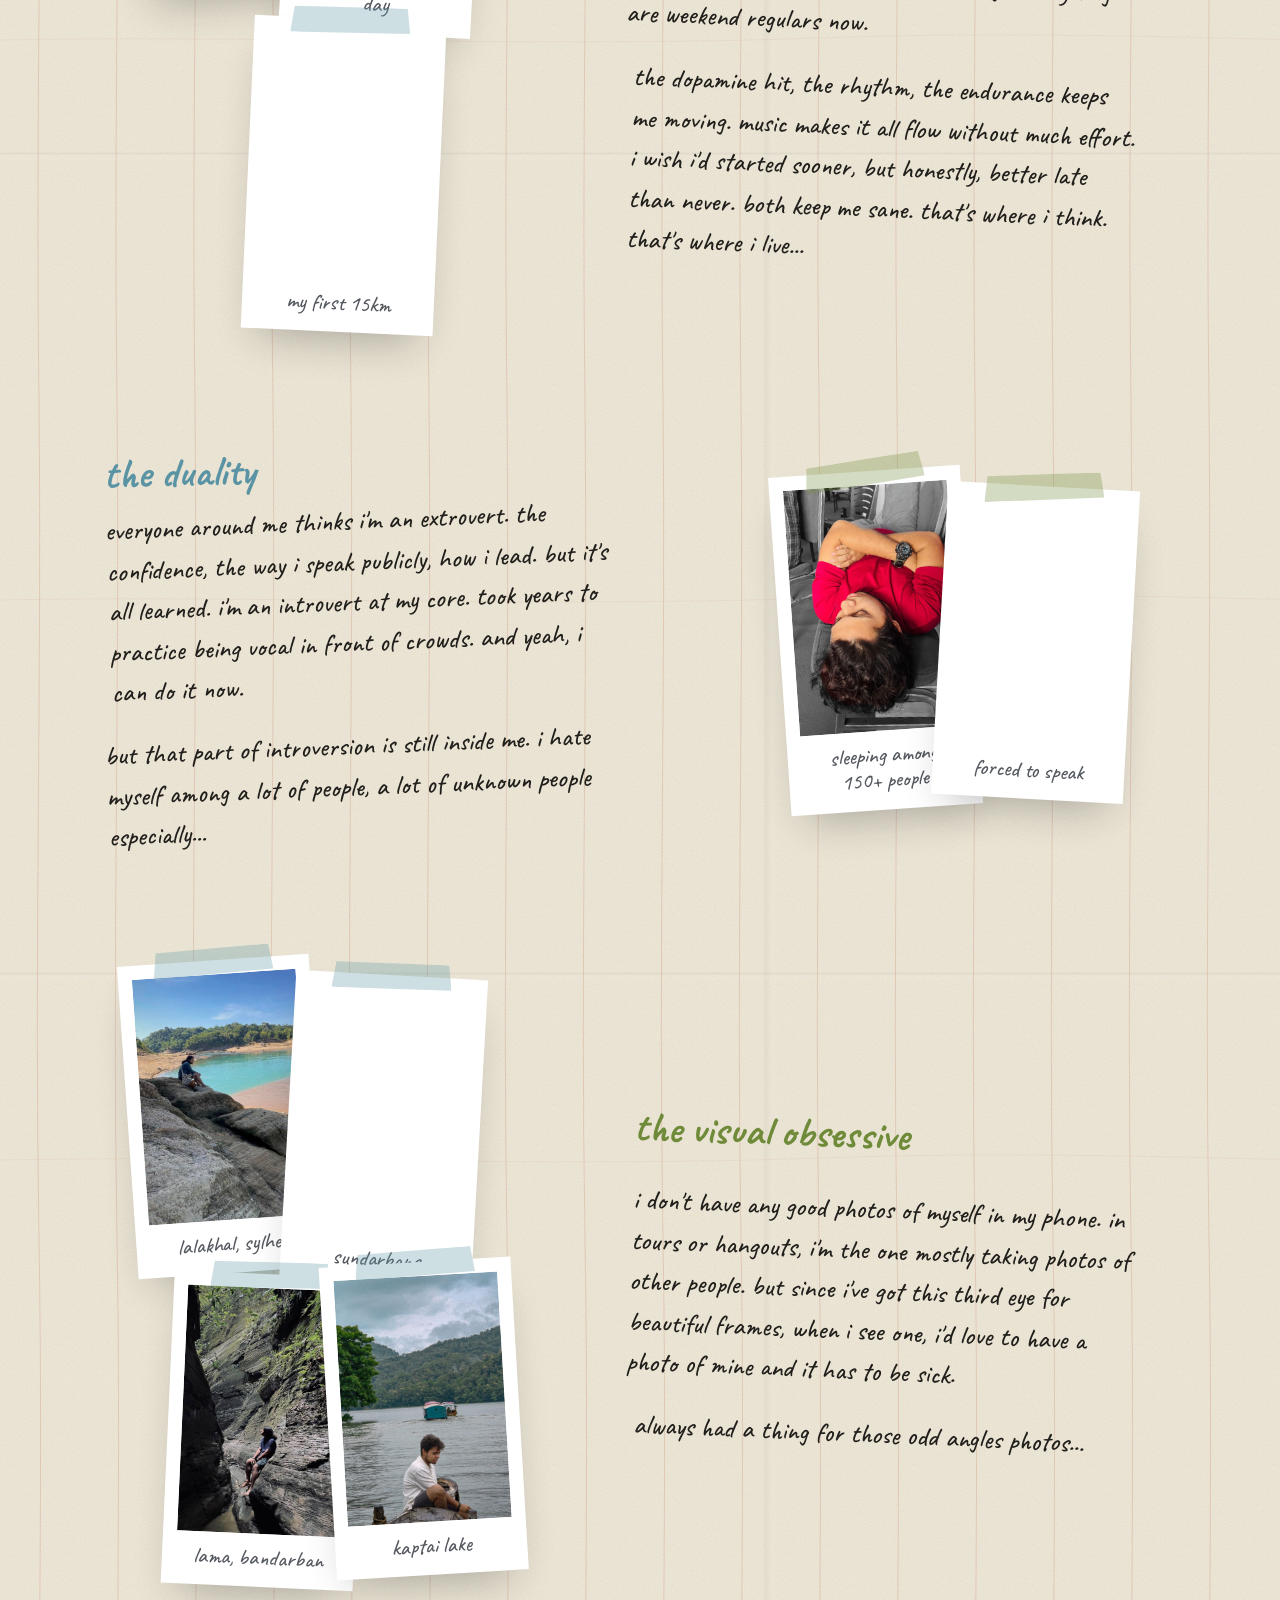
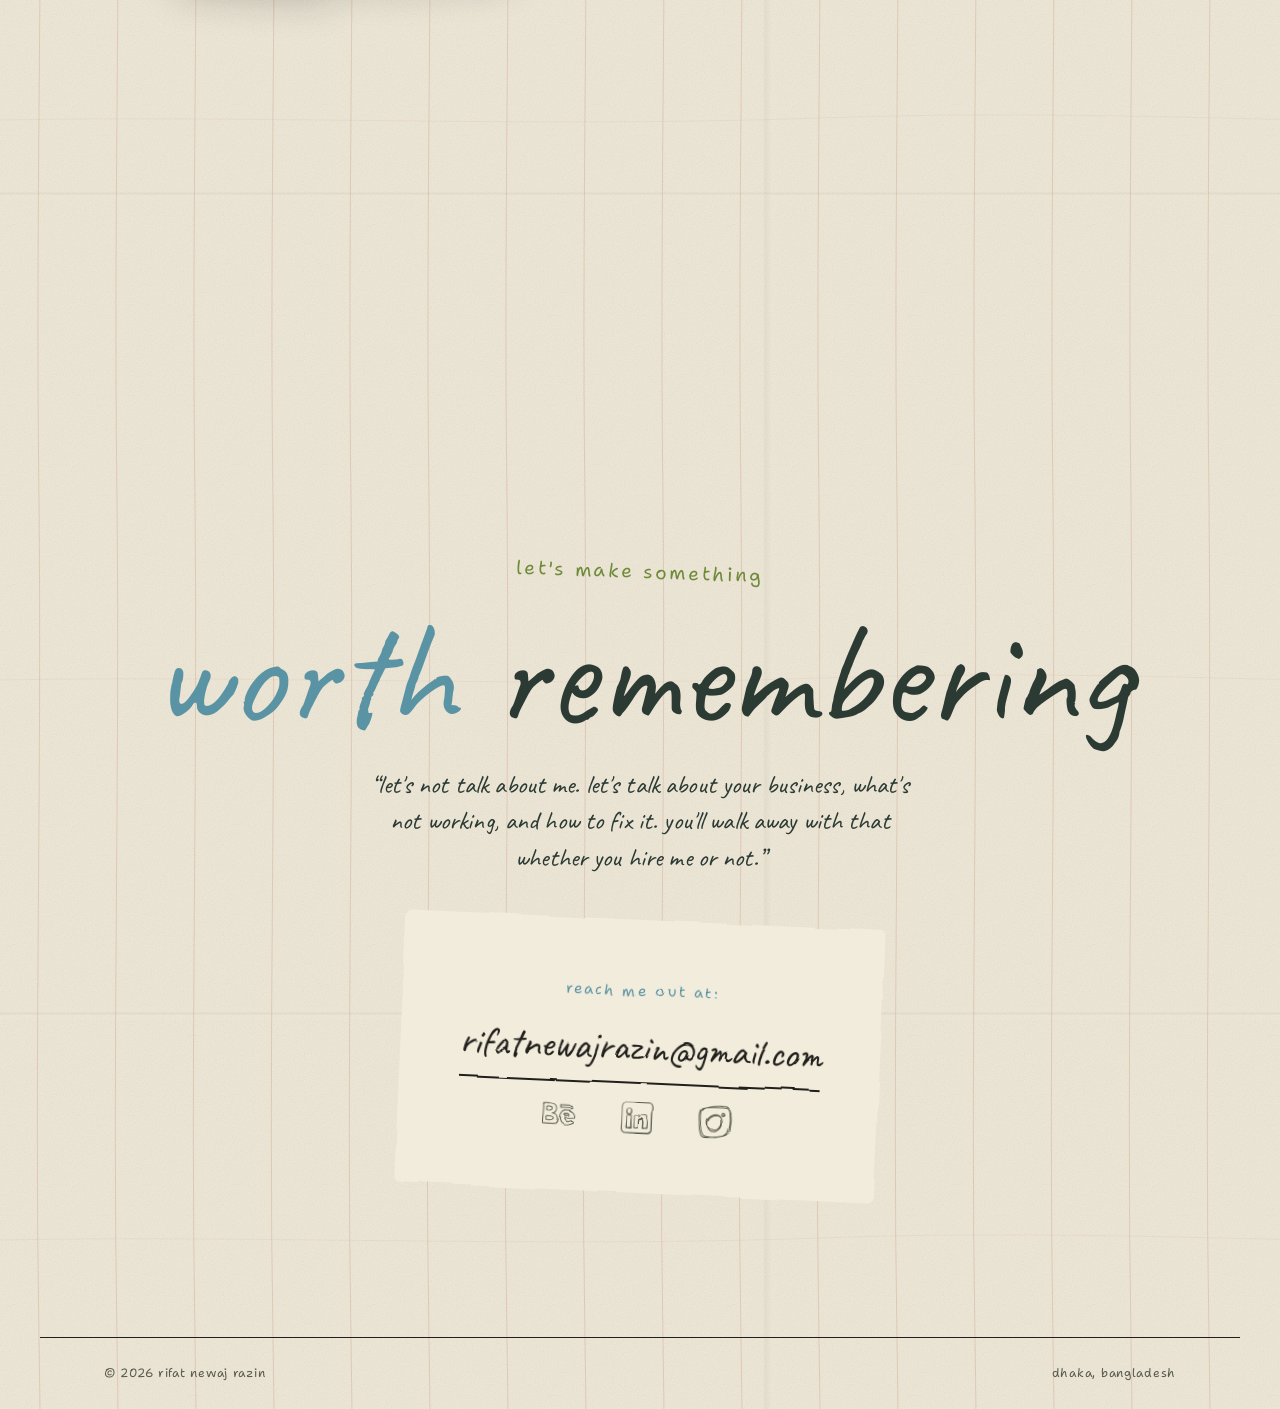
==== commit ccc851c8: "redesign: perf QC fixes — WebP images, srcset, defer scripts, non-blocking + subset fonts From the 2" ====
--- a/redesign/index.html
+++ b/redesign/index.html
@@ -19,10 +19,17 @@
 <script>(function(d){d.setAttribute('data-theme','light')})(document.documentElement)</script>
 <link rel="preconnect" href="https://fonts.googleapis.com" />
 <link rel="preconnect" href="https://fonts.gstatic.com" crossorigin />
-<!-- All-handwritten type: Shantell Sans for anything that must read (body,
-     nav, headings, case studies), Caveat for the artistic hits (mark, hero
-     name, big contact line, hand labels). -->
-<link href="https://fonts.googleapis.com/css2?family=Shantell+Sans:ital,wght@0,300..700;1,300..600&family=Caveat:wght@400;500;600;700&family=Permanent+Marker&display=swap" rel="stylesheet" />
+<!-- All-handwritten type. Shantell Sans = anything that must read (body, nav,
+     headings, case studies); Caveat = the artistic hits (mark, hero name, big
+     contact line, hand labels). Loaded non-render-blocking (media=print swap);
+     display=swap covers the brief FOUT. -->
+<link rel="stylesheet" media="print" onload="this.media='all'" href="https://fonts.googleapis.com/css2?family=Shantell+Sans:ital,wght@0,300..700;1,300..600&family=Caveat:wght@400;500;600;700&display=swap" />
+<!-- Permanent Marker is used for ONE line only (the contact pull-quote), so
+     it's character-subset via &text= (~29KB -> a few KB). If that line's copy
+     gains a glyph outside a-z / . , ' " “ ”, regenerate this URL or the new
+     character falls back to Caveat. -->
+<link rel="stylesheet" media="print" onload="this.media='all'" href="https://fonts.googleapis.com/css2?family=Permanent+Marker&text=abcdefghijklmnopqrstuvwxyz%20.%2C%27%22%E2%80%9C%E2%80%9D&display=swap" />
+<noscript><link rel="stylesheet" href="https://fonts.googleapis.com/css2?family=Shantell+Sans:ital,wght@0,300..700;1,300..600&family=Caveat:wght@400;500;600;700&family=Permanent+Marker&display=swap" /></noscript>
 <link rel="stylesheet" href="/redesign/styles.css?v=32" />
 </head>
 <body>
@@ -100,7 +107,9 @@
          and update the src). It removes itself cleanly if the file is
          missing. -->
     <figure class="stmt-art" aria-hidden="true">
-      <img src="/redesign/uploads/statement-art.jpg" alt="" width="900" height="1350"
+      <img src="/redesign/uploads/statement-art.webp" alt="" width="900" height="1350"
+           srcset="/redesign/uploads/statement-art-560.webp 560w, /redesign/uploads/statement-art.webp 900w"
+           sizes="(max-width:1024px) min(62vw,300px), 310px"
            loading="eager" decoding="async" fetchpriority="low"
            onerror="this.closest('.stmt-art').remove()" />
     </figure>
@@ -443,9 +452,12 @@
   <img id="lightboxImg" src="" alt="" />
 </div>
 
-<script src="https://cdnjs.cloudflare.com/ajax/libs/gsap/3.12.5/gsap.min.js"></script>
-<script src="https://cdnjs.cloudflare.com/ajax/libs/gsap/3.12.5/ScrollTrigger.min.js"></script>
-<script src="https://unpkg.com/lenis@1.1.18/dist/lenis.min.js"></script>
-<script src="/redesign/main.js?v=5"></script>
+<!-- defer: parsed off the main thread, executed in order after the document,
+     before DOMContentLoaded. main.js depends on the GSAP/Lenis globals; defer
+     preserves source order so they're all present when it runs. -->
+<script defer src="https://cdnjs.cloudflare.com/ajax/libs/gsap/3.12.5/gsap.min.js"></script>
+<script defer src="https://cdnjs.cloudflare.com/ajax/libs/gsap/3.12.5/ScrollTrigger.min.js"></script>
+<script defer src="https://unpkg.com/lenis@1.1.18/dist/lenis.min.js"></script>
+<script defer src="/redesign/main.js?v=7"></script>
 </body>
 </html>
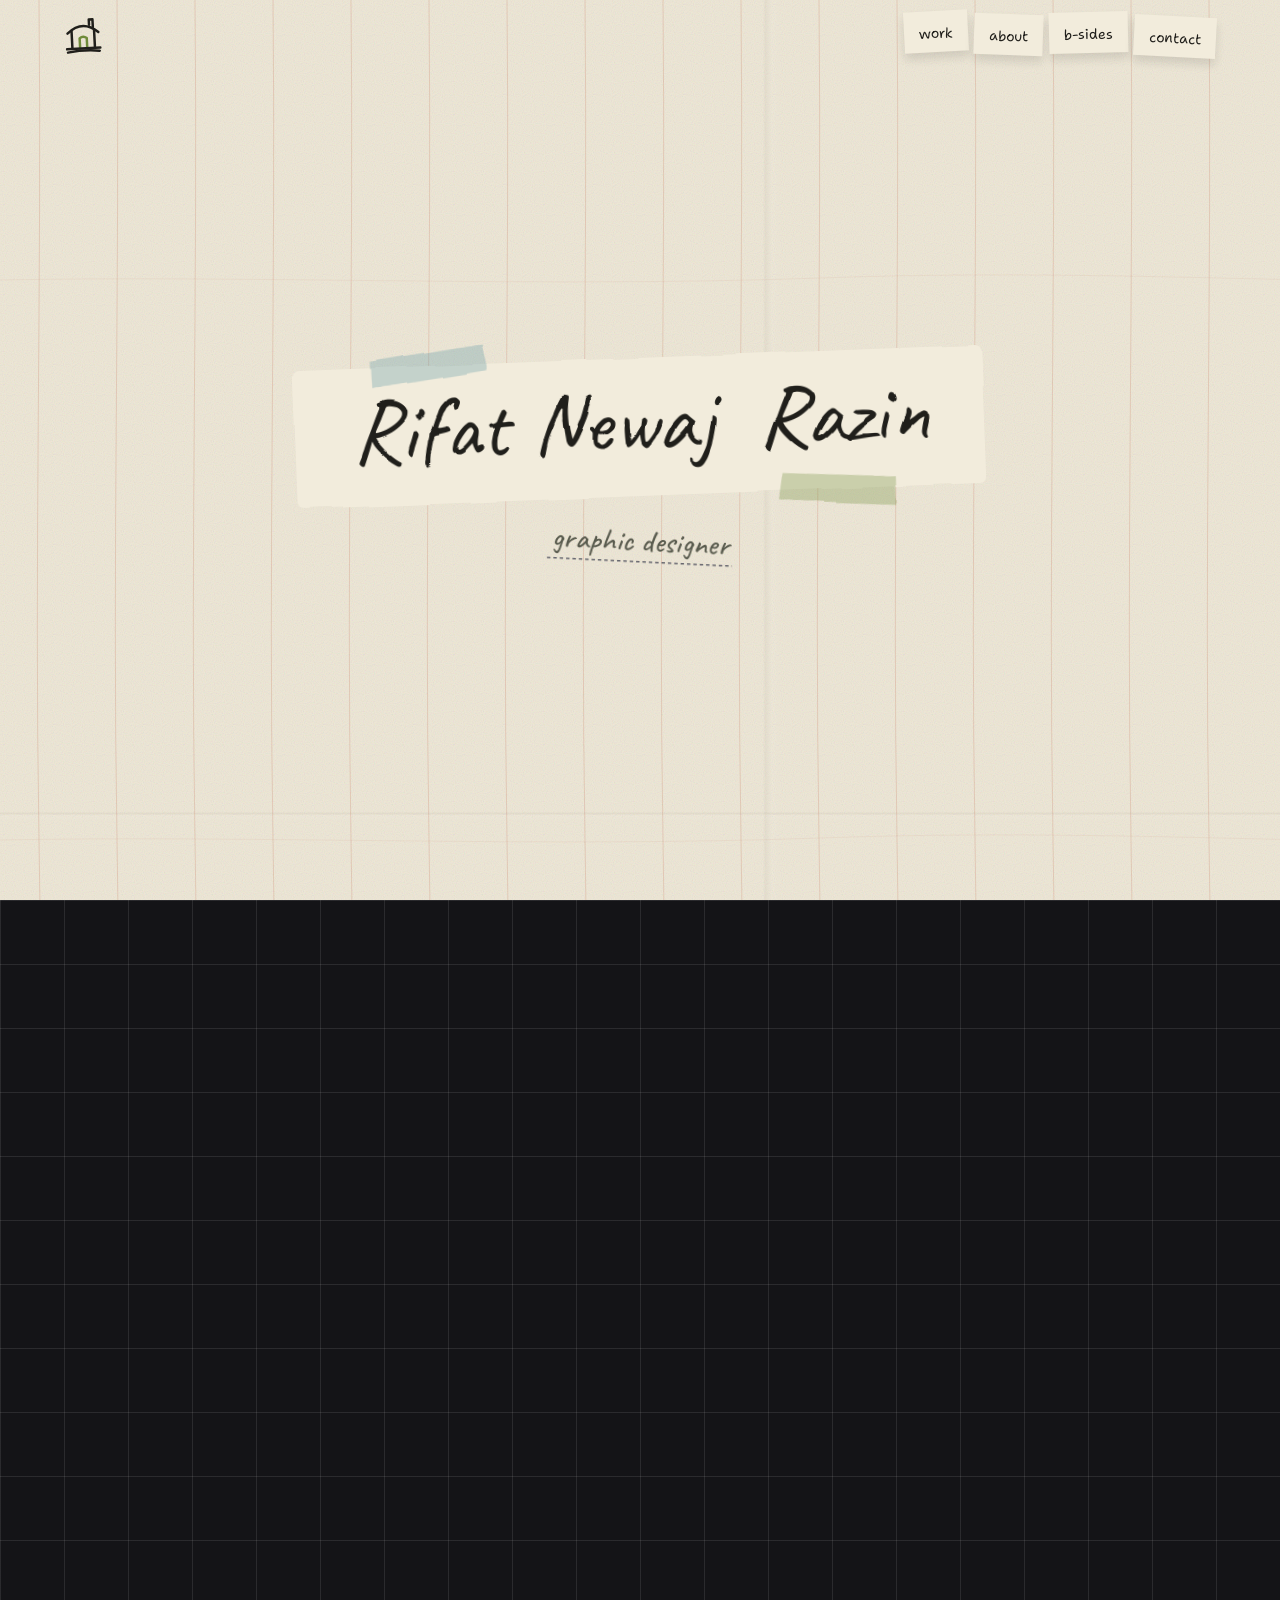
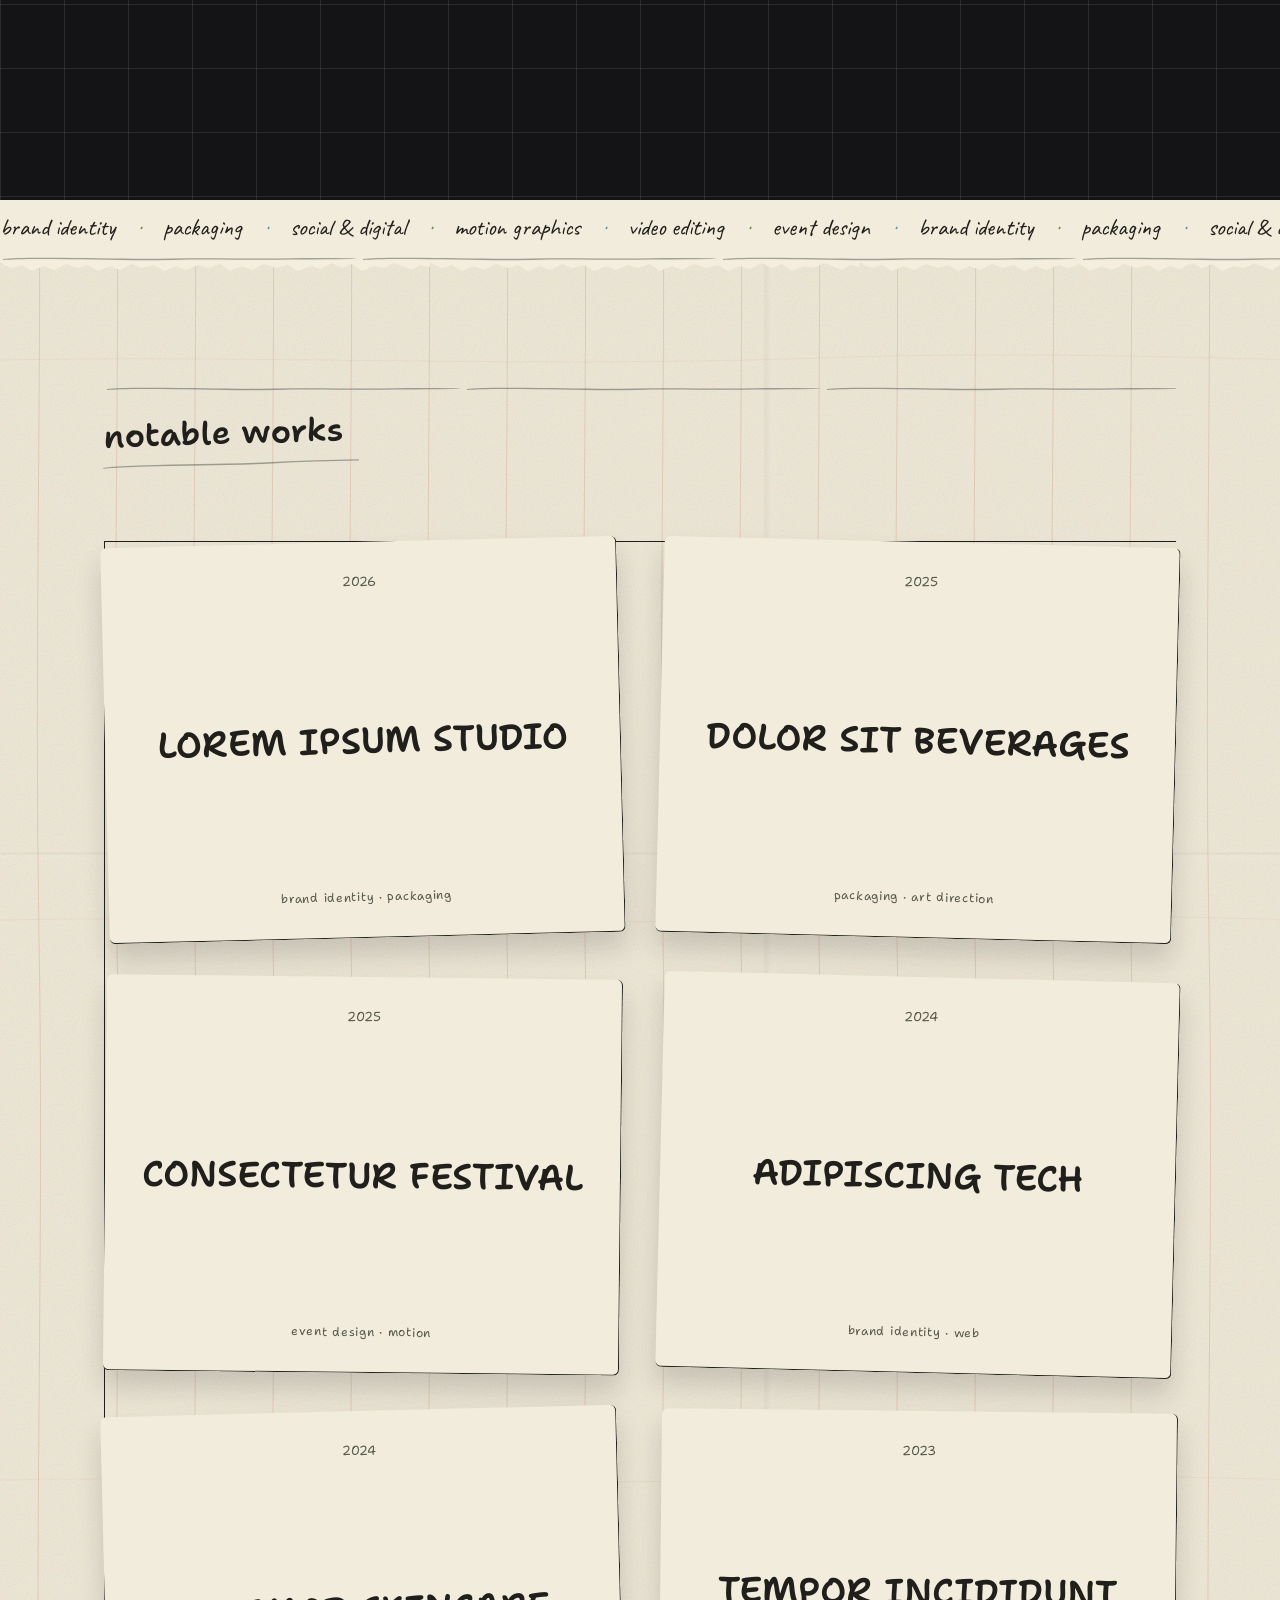
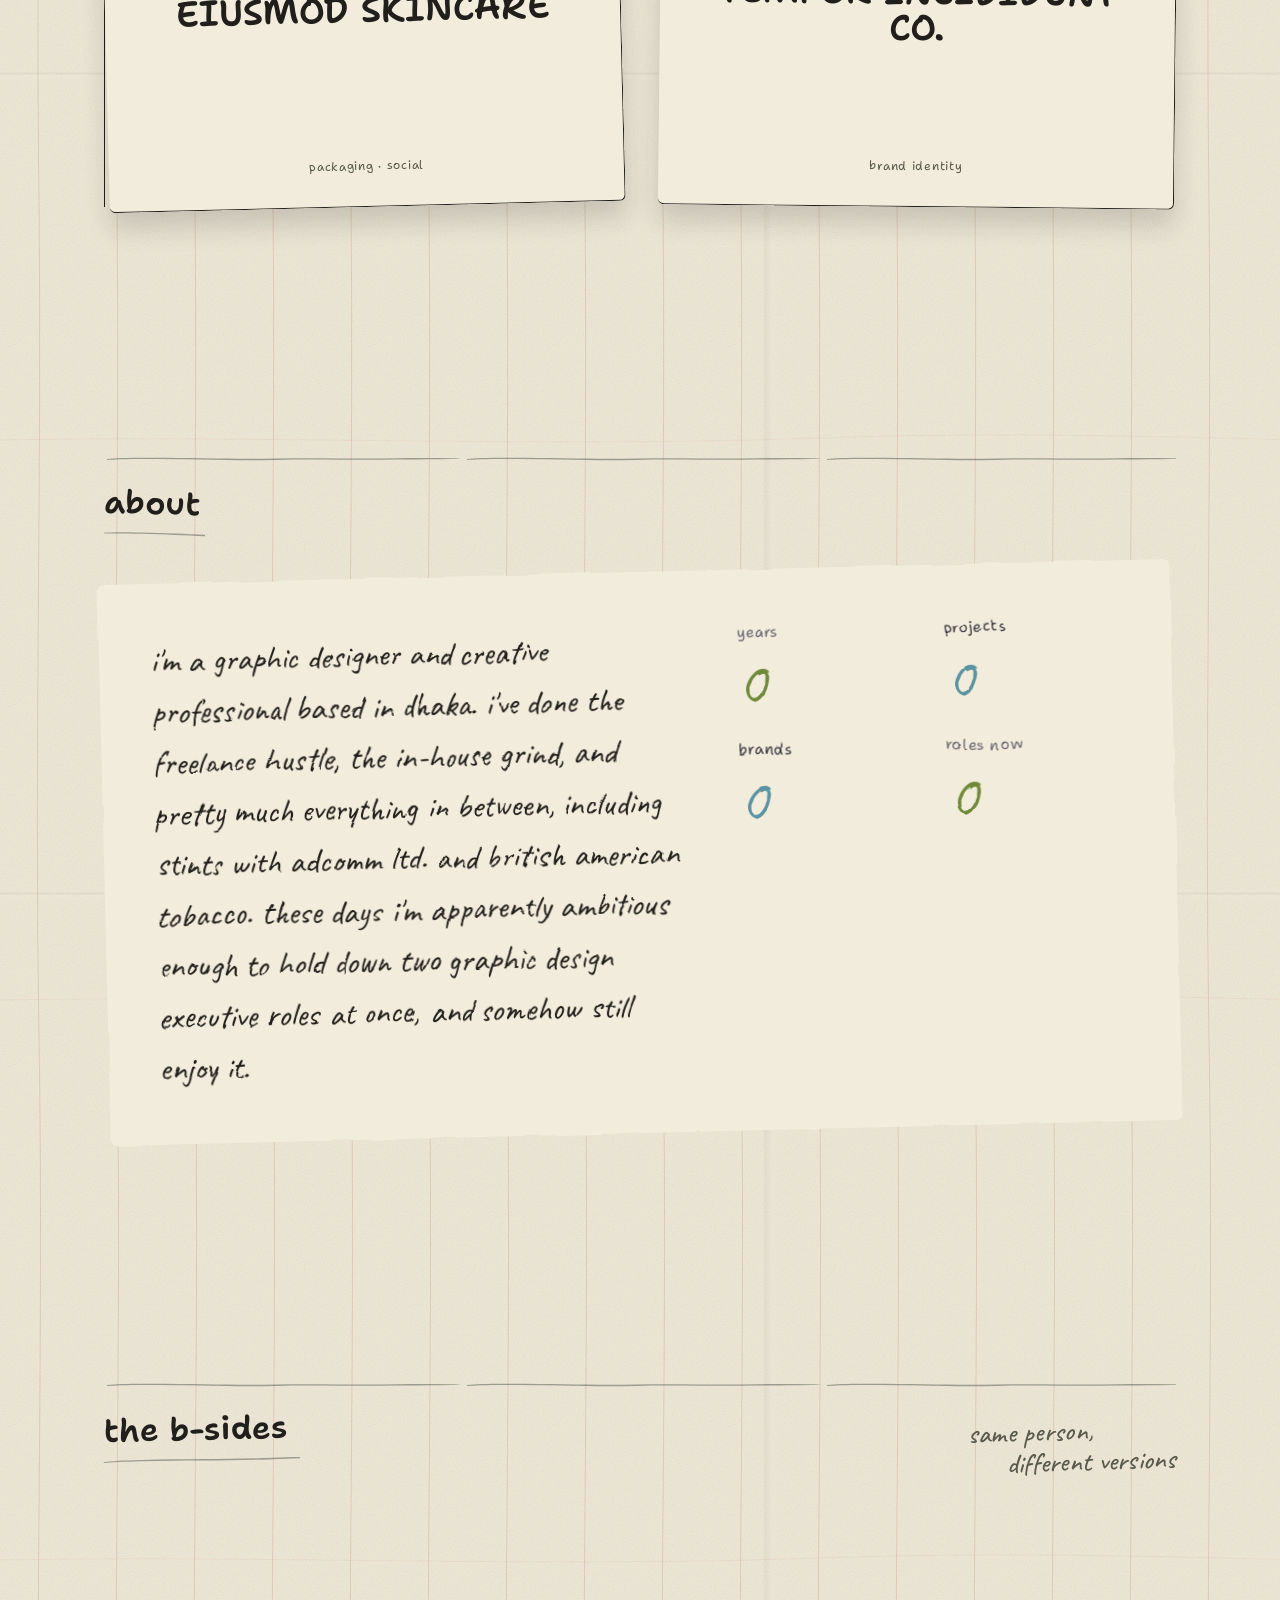
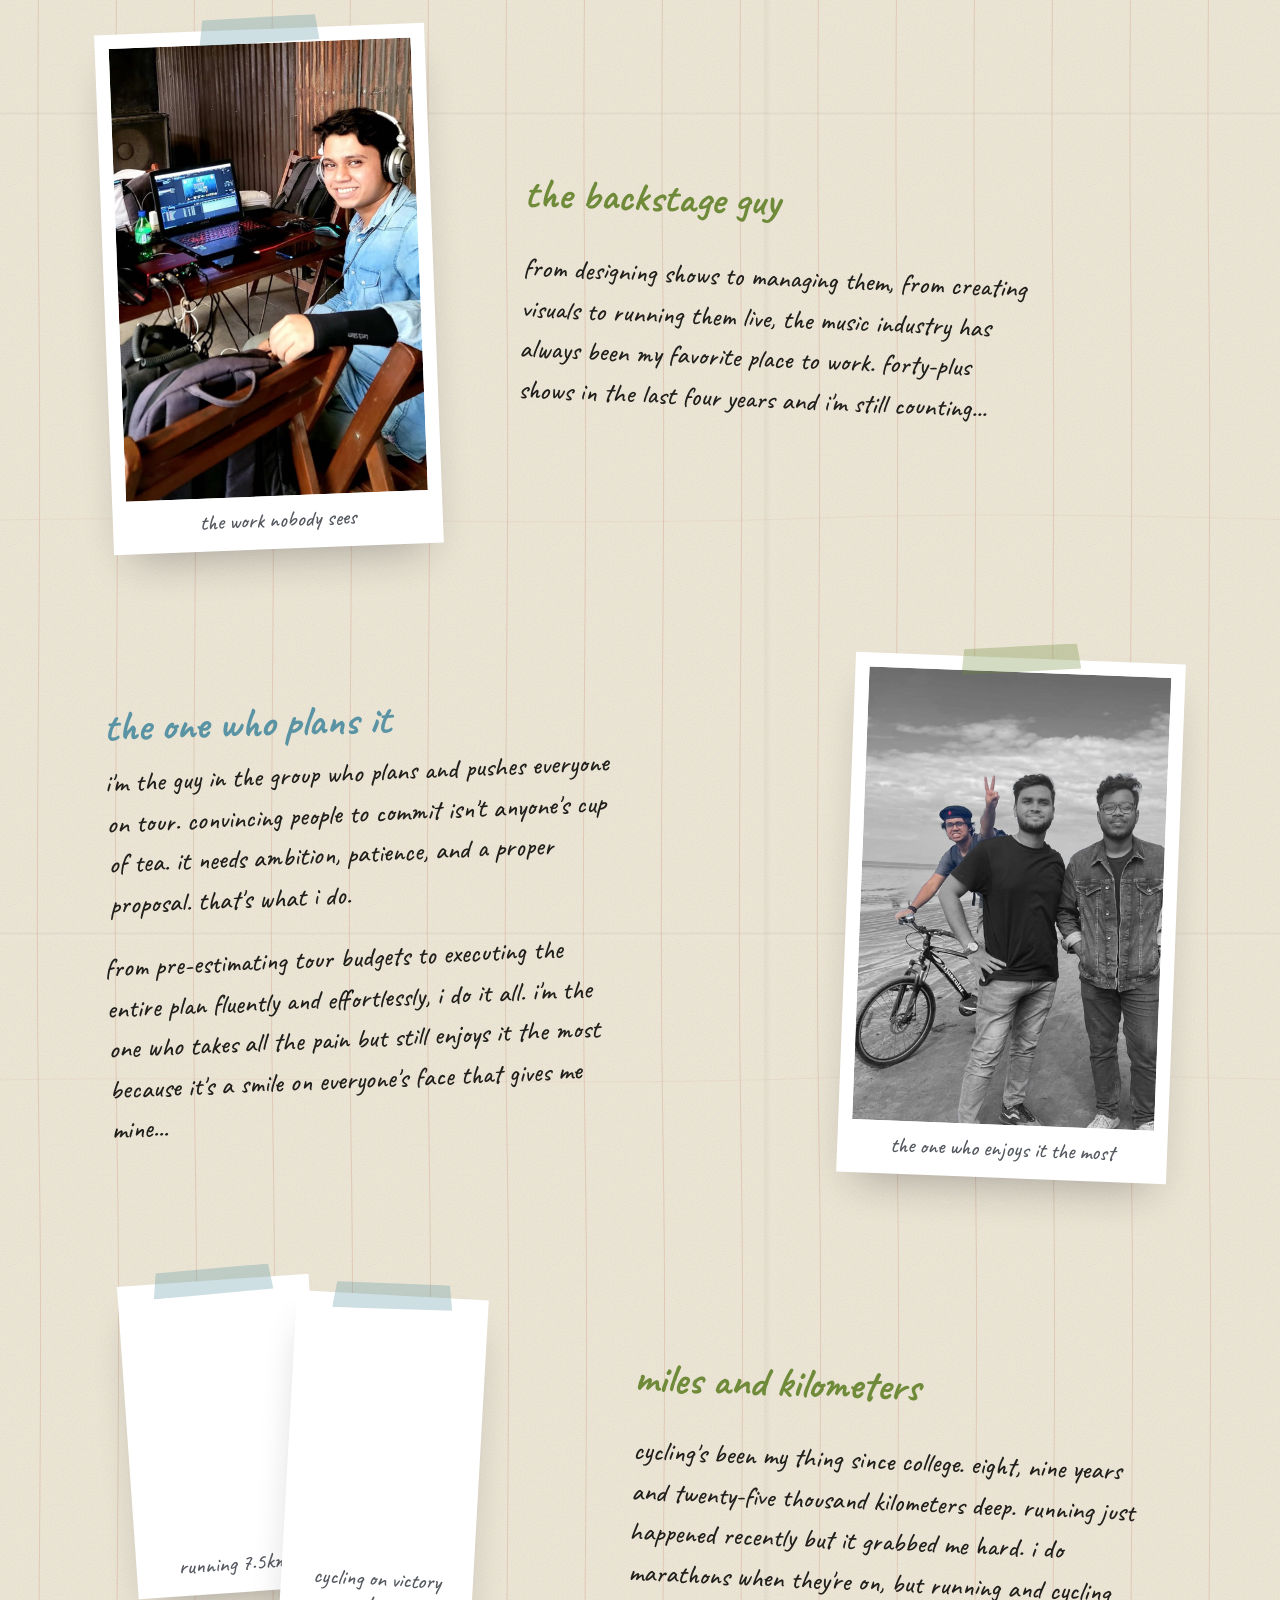
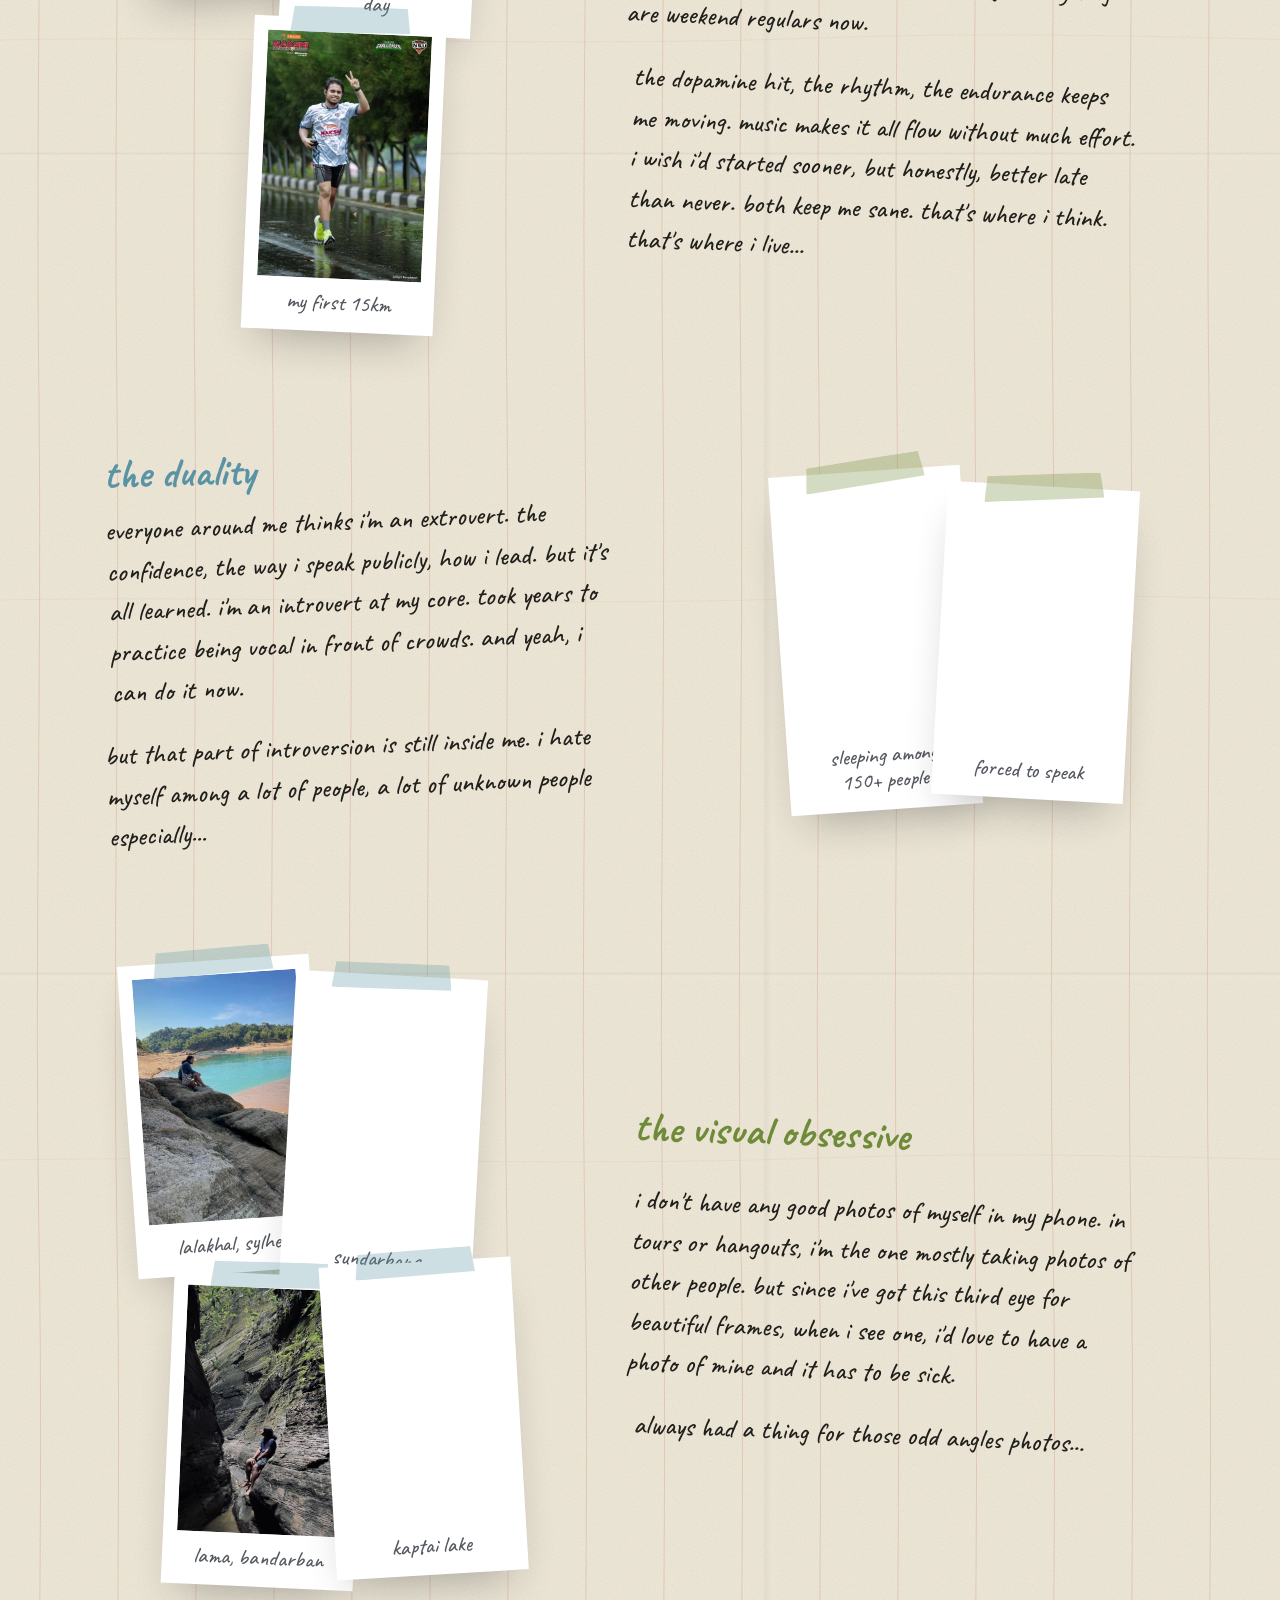
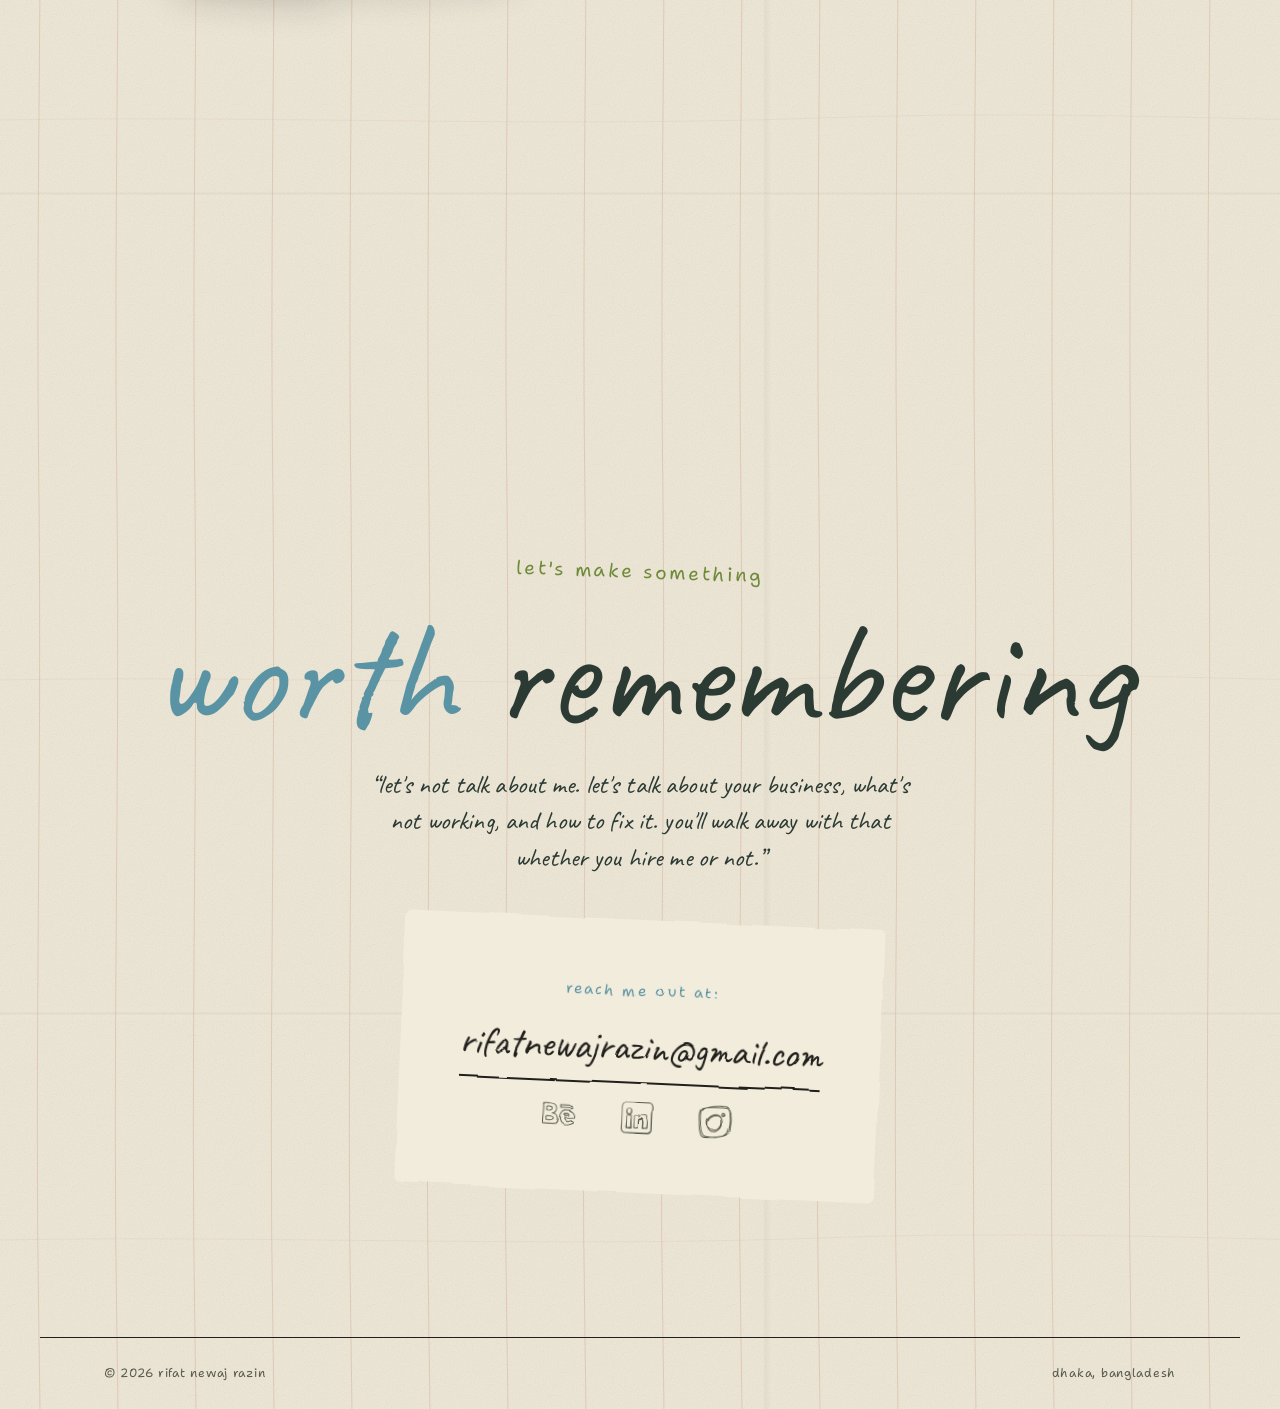
==== commit cfe57c02: "redesign: clean case-study URLs + security/cache headers Case studies move from /work/case.html?slug" ====
--- a/redesign/index.html
+++ b/redesign/index.html
@@ -264,32 +264,32 @@
          data/work.json loads, main.js renderWorkGrid() replaces them with
          the real, CMS-editable project list. -->
     <div class="work-grid" data-anim>
-      <a class="work-cell" href="/redesign/work/case.html?slug=lorem-ipsum-studio">
+      <a class="work-cell" href="/redesign/work/lorem-ipsum-studio">
         <span class="wc-year">2026</span>
         <span class="wc-title">Lorem Ipsum Studio</span>
         <span class="wc-cat">Brand Identity · Packaging</span>
       </a>
-      <a class="work-cell" href="/redesign/work/case.html?slug=dolor-sit-beverages">
+      <a class="work-cell" href="/redesign/work/dolor-sit-beverages">
         <span class="wc-year">2025</span>
         <span class="wc-title">Dolor Sit Beverages</span>
         <span class="wc-cat">Packaging · Art Direction</span>
       </a>
-      <a class="work-cell" href="/redesign/work/case.html?slug=consectetur-festival">
+      <a class="work-cell" href="/redesign/work/consectetur-festival">
         <span class="wc-year">2025</span>
         <span class="wc-title">Consectetur Festival</span>
         <span class="wc-cat">Event Design · Motion</span>
       </a>
-      <a class="work-cell" href="/redesign/work/case.html?slug=adipiscing-tech">
+      <a class="work-cell" href="/redesign/work/adipiscing-tech">
         <span class="wc-year">2024</span>
         <span class="wc-title">Adipiscing Tech</span>
         <span class="wc-cat">Brand Identity · Web</span>
       </a>
-      <a class="work-cell" href="/redesign/work/case.html?slug=eiusmod-skincare">
+      <a class="work-cell" href="/redesign/work/eiusmod-skincare">
         <span class="wc-year">2024</span>
         <span class="wc-title">Eiusmod Skincare</span>
         <span class="wc-cat">Packaging · Social</span>
       </a>
-      <a class="work-cell" href="/redesign/work/case.html?slug=tempor-incididunt-co">
+      <a class="work-cell" href="/redesign/work/tempor-incididunt-co">
         <span class="wc-year">2023</span>
         <span class="wc-title">Tempor Incididunt Co.</span>
         <span class="wc-cat">Brand Identity</span>
@@ -458,6 +458,6 @@
 <script defer src="https://cdnjs.cloudflare.com/ajax/libs/gsap/3.12.5/gsap.min.js"></script>
 <script defer src="https://cdnjs.cloudflare.com/ajax/libs/gsap/3.12.5/ScrollTrigger.min.js"></script>
 <script defer src="https://unpkg.com/lenis@1.1.18/dist/lenis.min.js"></script>
-<script defer src="/redesign/main.js?v=7"></script>
+<script defer src="/redesign/main.js?v=8"></script>
 </body>
 </html>
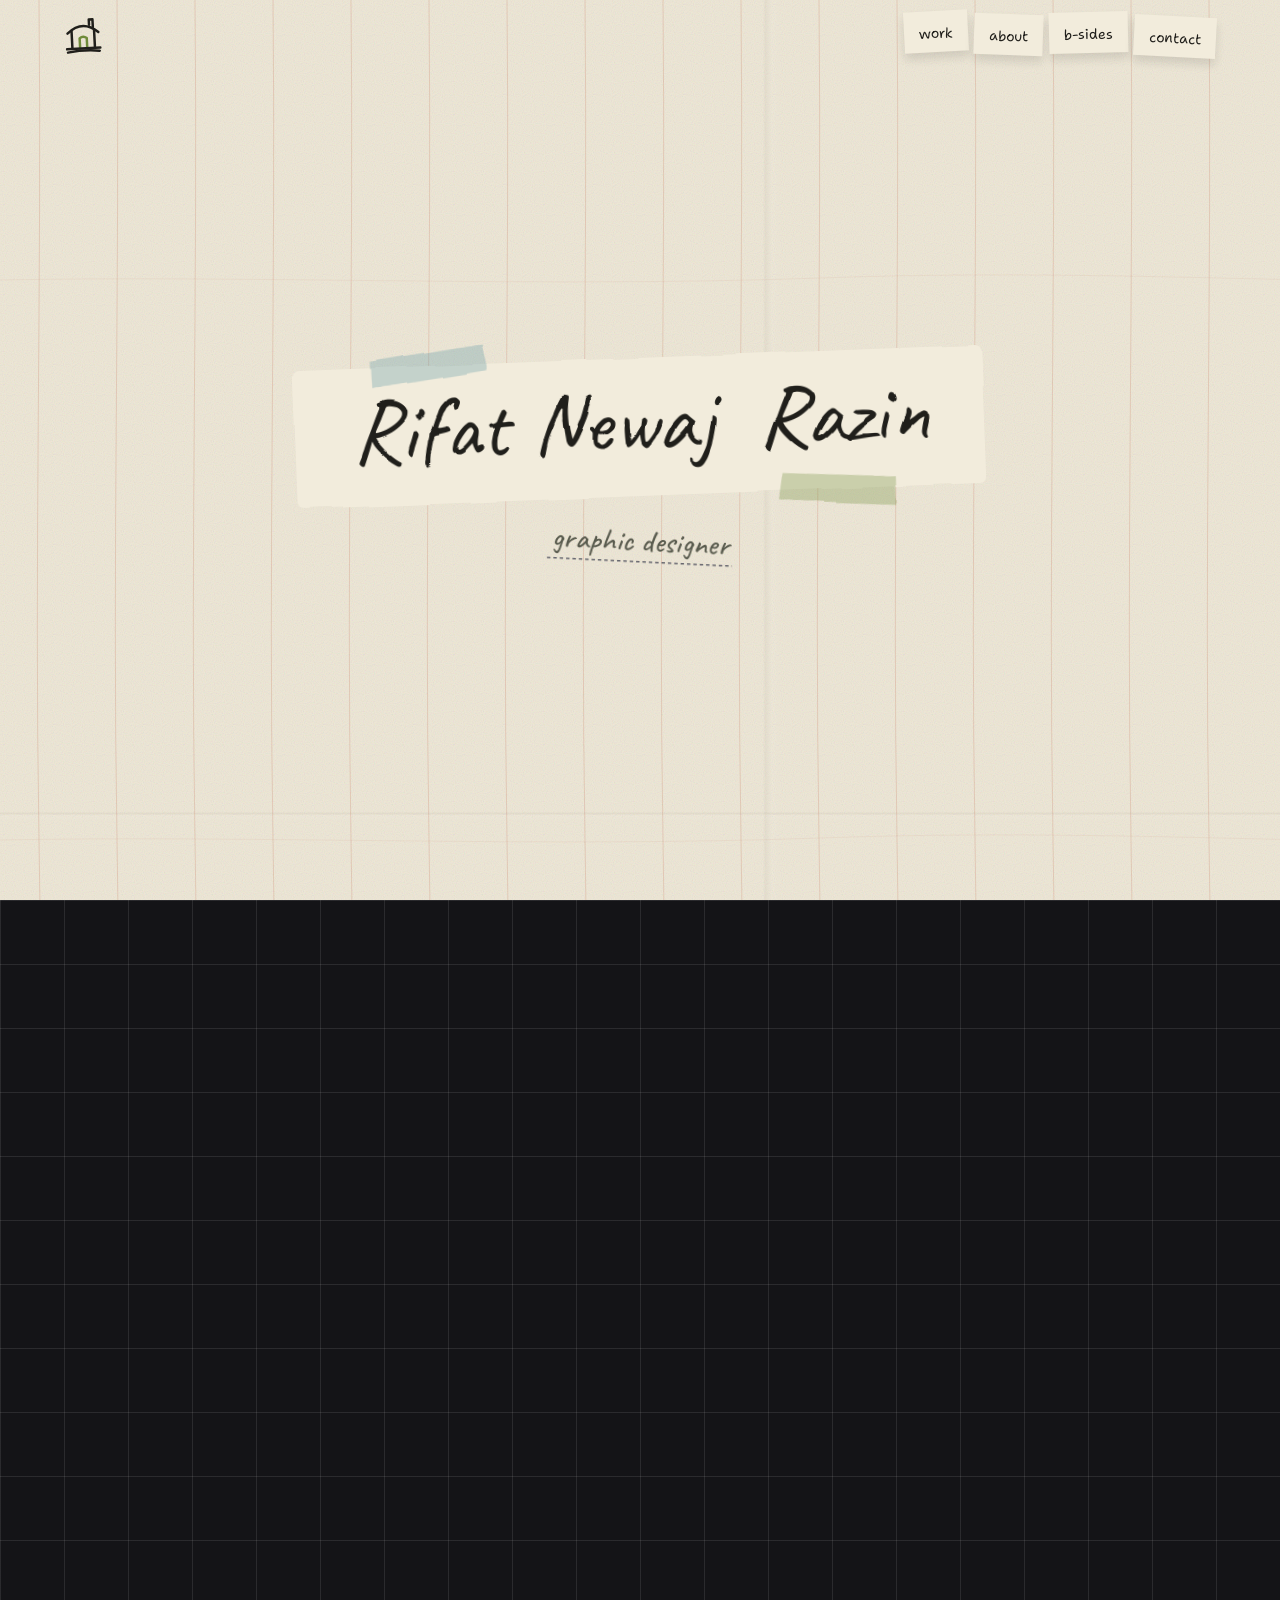
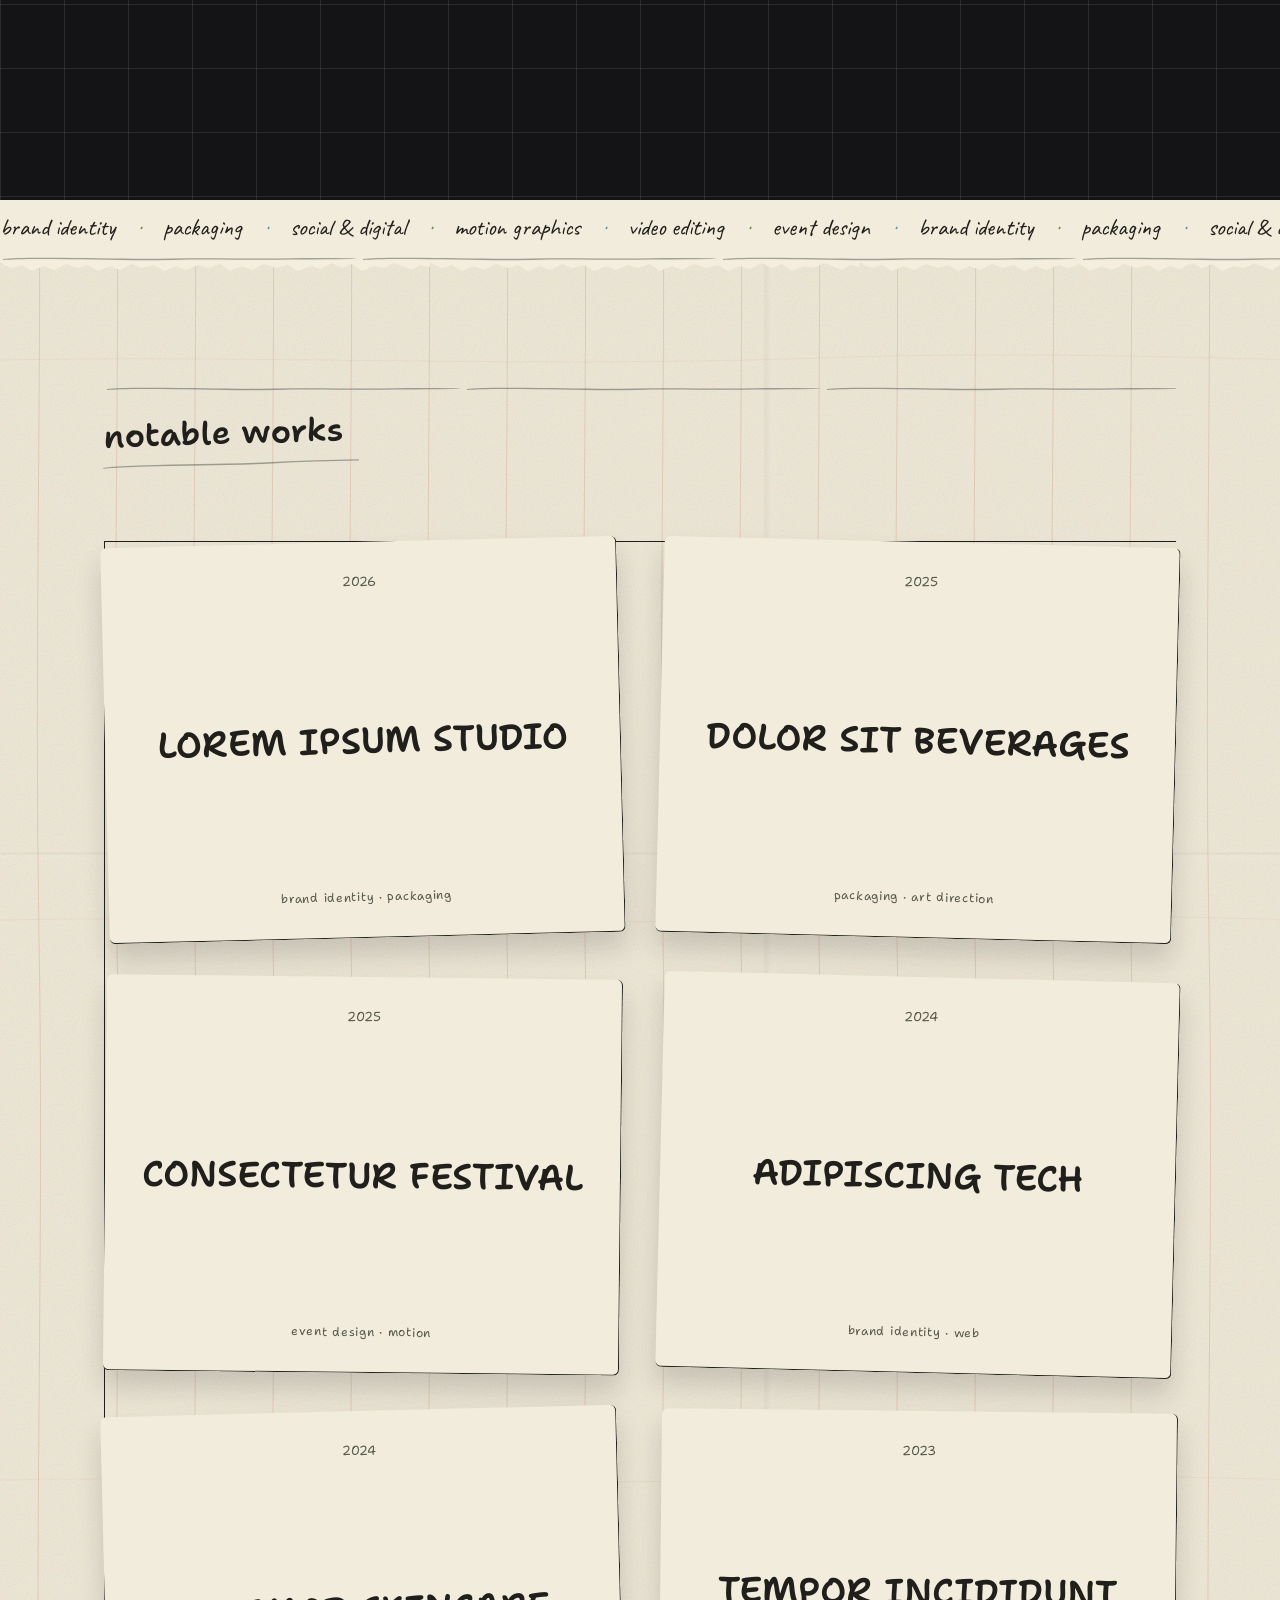
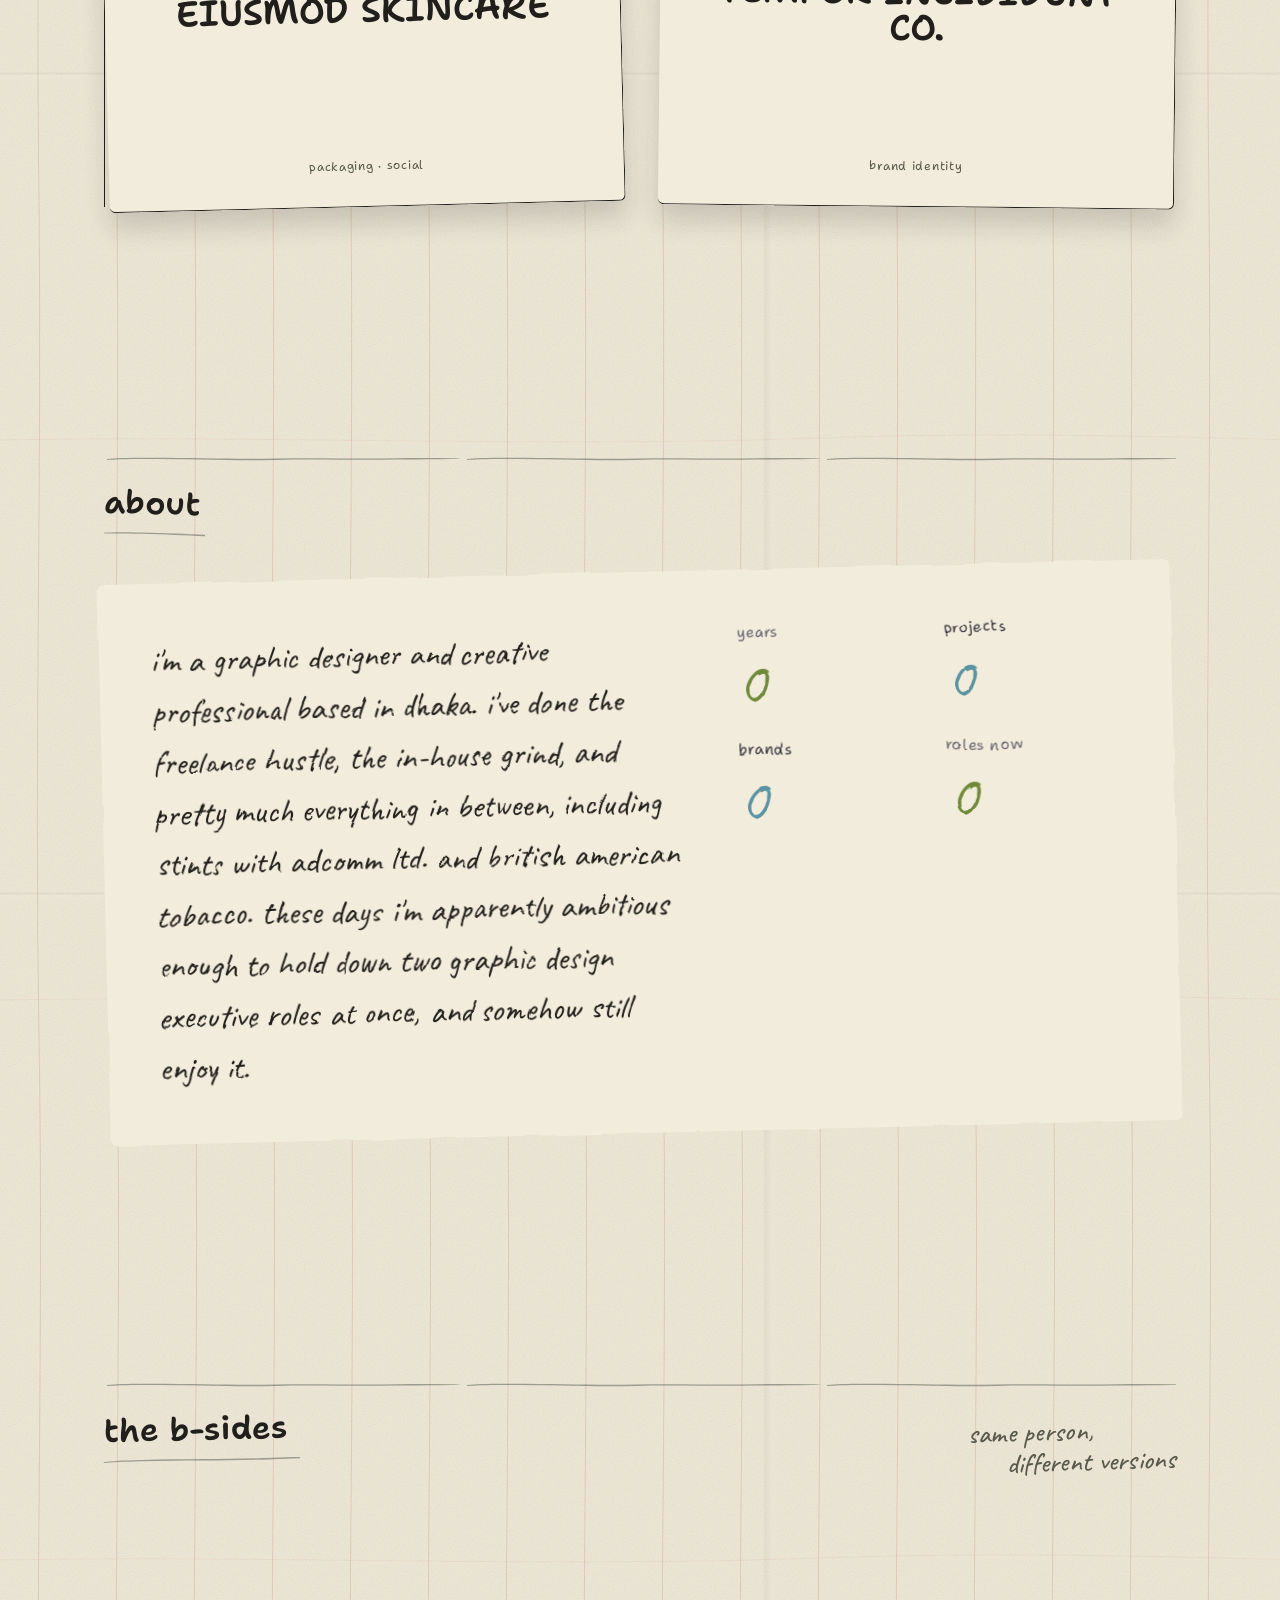
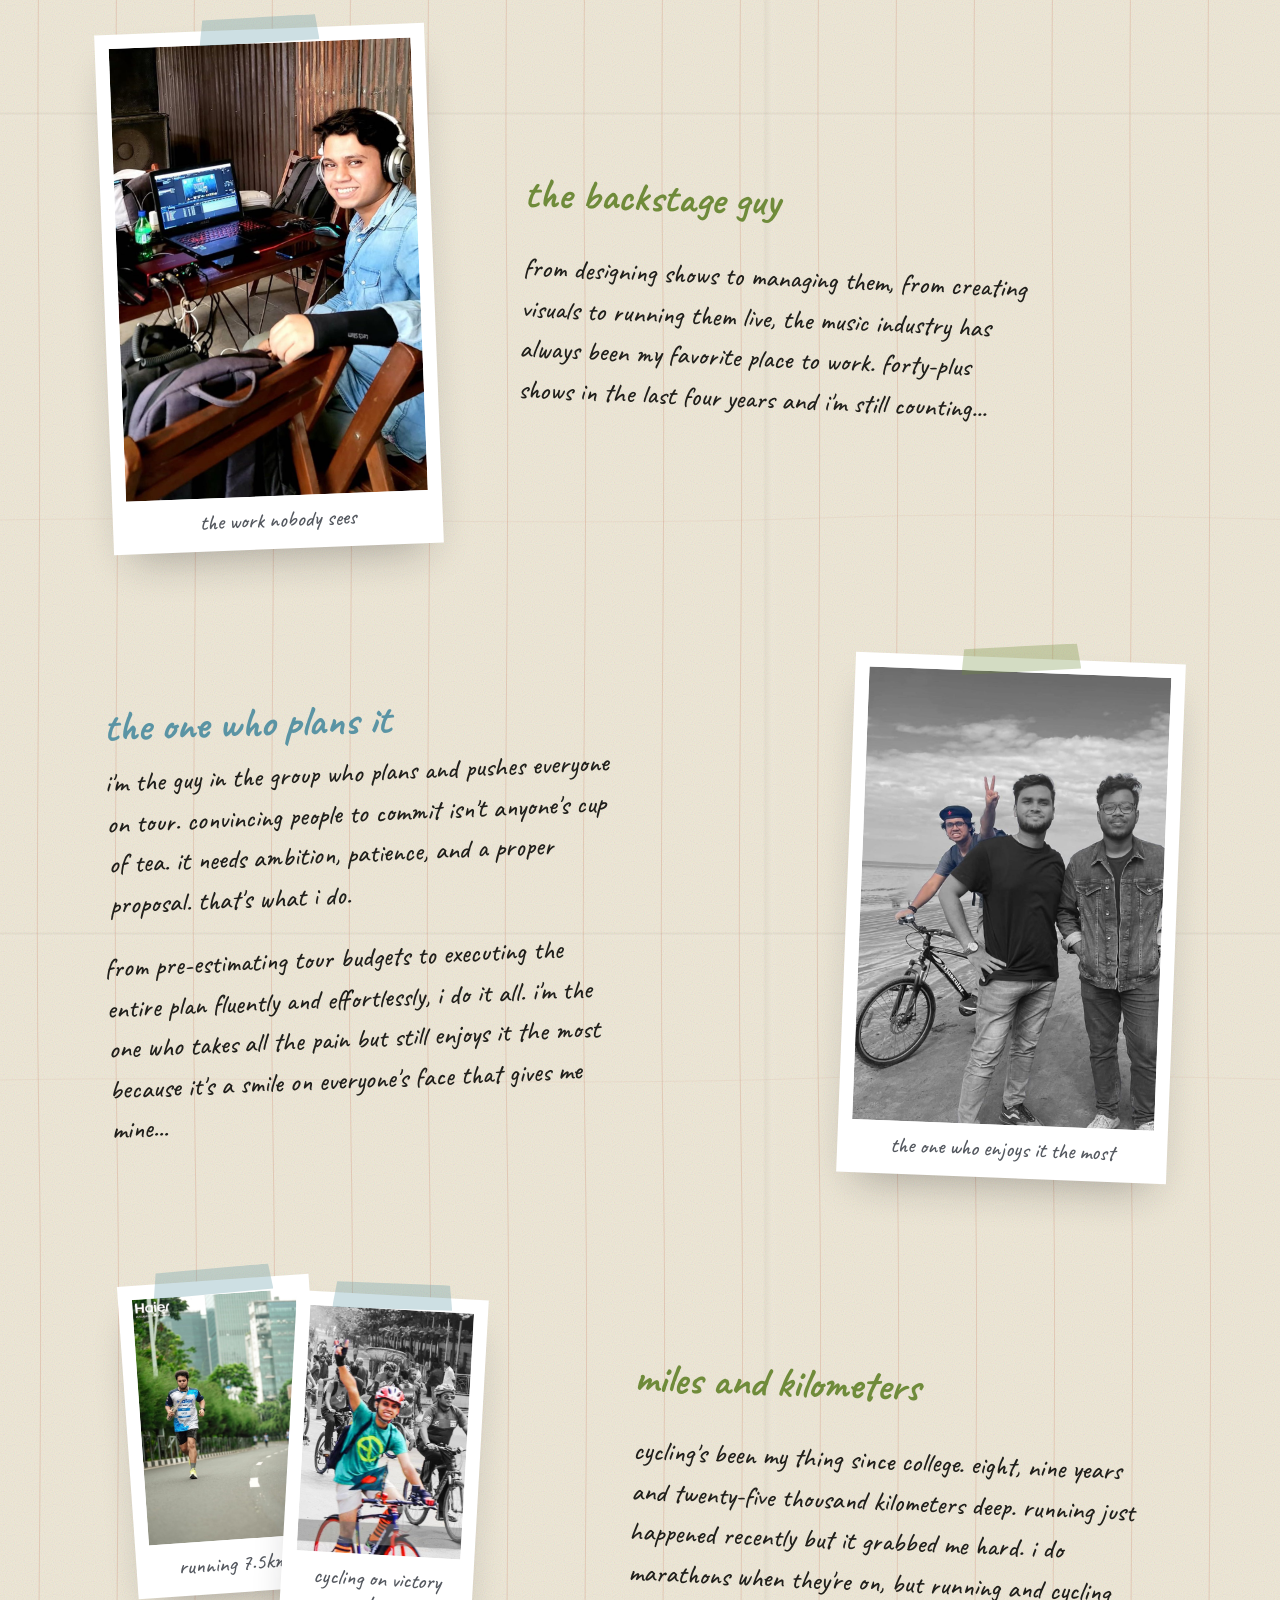
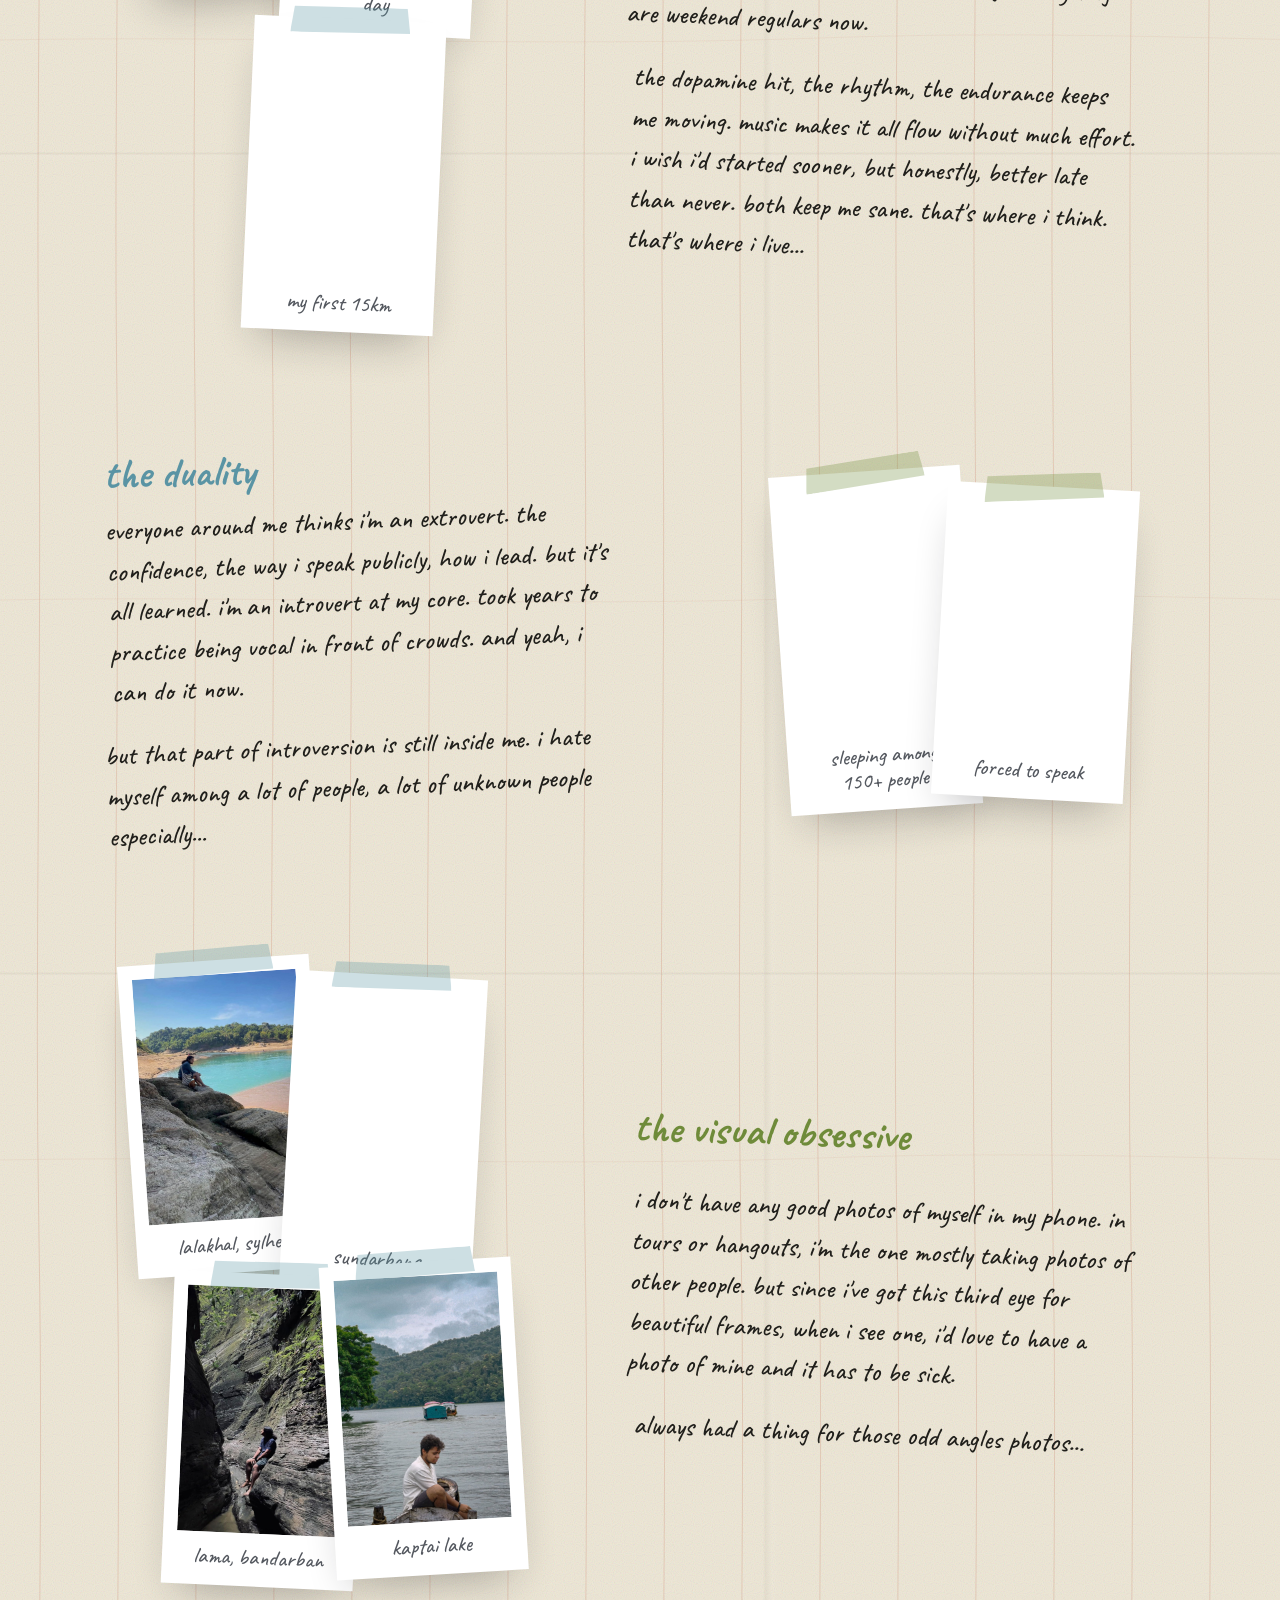
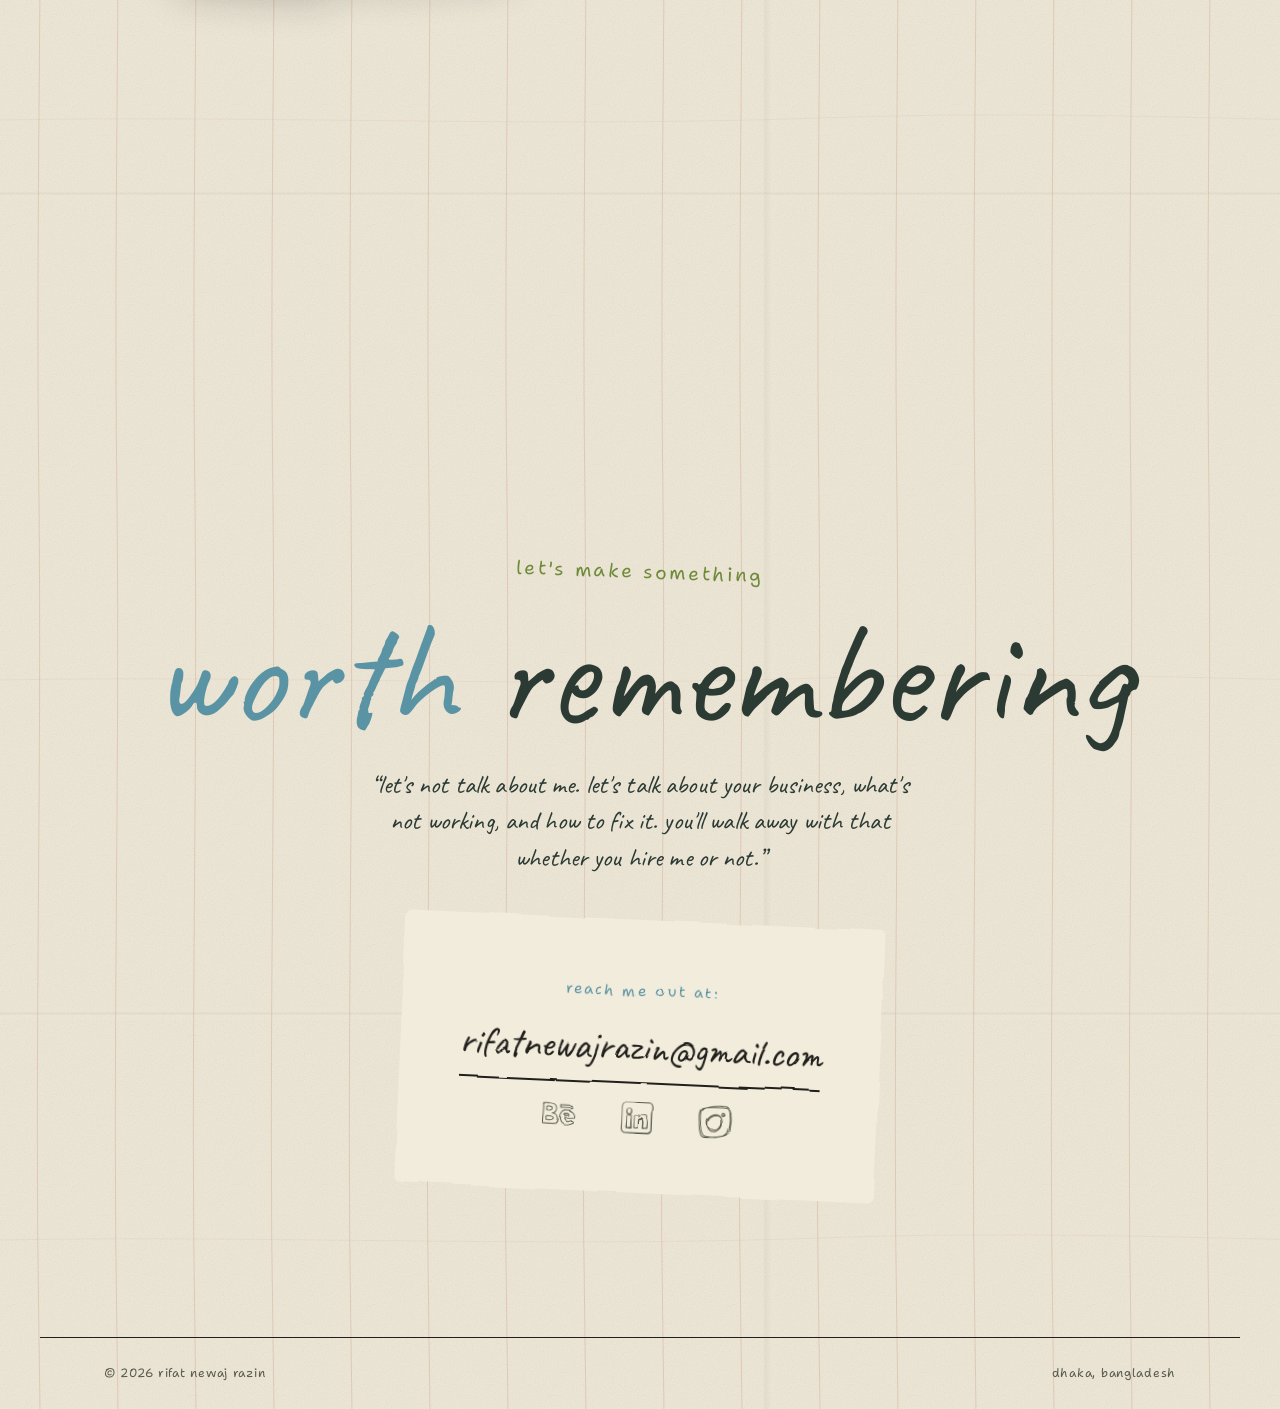
==== commit 1a0482e2: "redesign: canonical + Person/CreativeWork JSON-LD ahead of cutover Adds self-referencing canonical, " ====
--- a/redesign/index.html
+++ b/redesign/index.html
@@ -9,6 +9,47 @@
 <!-- Work-in-progress prototype with placeholder copy. Keep it out of search
      until it replaces the live site, so it can't compete with or dilute it. -->
 <meta name="robots" content="noindex, nofollow" />
+<!-- Metadata baked in ahead of cutover per the growth roadmap (Phase A/2.2-2.3).
+     noindex above already keeps this out of search regardless — these tags are
+     prep work, not a signal to index. Paths are self-referencing to /redesign/
+     for now; they get swept up in the same rewrite pass as everything else at
+     cutover (Phase B moves /redesign/* to the site root). -->
+<meta name="author" content="Rifat Newaj Razin" />
+<meta property="og:site_name" content="Rifat Newaj Razin" />
+<meta property="og:title" content="Rifat Newaj Razin — Graphic Designer, Dhaka" />
+<meta property="og:description" content="Rifat Newaj Razin is a graphic designer in Dhaka, Bangladesh working on brand identity, packaging, social, and motion." />
+<meta property="og:type" content="website" />
+<meta property="og:url" content="https://www.rifatnewajrazin.com/redesign/" />
+<meta name="twitter:card" content="summary_large_image" />
+<meta name="twitter:title" content="Rifat Newaj Razin — Graphic Designer, Dhaka" />
+<meta name="twitter:description" content="Rifat Newaj Razin is a graphic designer in Dhaka, Bangladesh working on brand identity, packaging, social, and motion." />
+<link rel="canonical" href="https://www.rifatnewajrazin.com/redesign/" />
+<script type="application/ld+json">
+{
+  "@context": "https://schema.org",
+  "@type": "Person",
+  "name": "Rifat Newaj Razin",
+  "url": "https://www.rifatnewajrazin.com/redesign/",
+  "jobTitle": "Graphic Designer",
+  "description": "Graphic designer and creative professional from Dhaka, Bangladesh — brand identity, packaging, social, and motion.",
+  "address": {
+    "@type": "PostalAddress",
+    "addressLocality": "Dhaka",
+    "addressCountry": "BD"
+  },
+  "knowsAbout": [
+    "Brand Identity Design",
+    "Packaging Design",
+    "Motion Graphics",
+    "Social Media Design"
+  ],
+  "sameAs": [
+    "https://www.linkedin.com/in/rifatnewajrazin/",
+    "https://www.behance.net/rifatnewajrazin",
+    "https://www.instagram.com/_razinn_/"
+  ]
+}
+</script>
 <!-- Runs before first paint: mark the page JS-ready so [data-anim] blocks
      start hidden (no flash of visible content that then snaps away and
      re-animates on a hard reload), and stop the browser restoring the old
@@ -458,6 +499,6 @@
 <script defer src="https://cdnjs.cloudflare.com/ajax/libs/gsap/3.12.5/gsap.min.js"></script>
 <script defer src="https://cdnjs.cloudflare.com/ajax/libs/gsap/3.12.5/ScrollTrigger.min.js"></script>
 <script defer src="https://unpkg.com/lenis@1.1.18/dist/lenis.min.js"></script>
-<script defer src="/redesign/main.js?v=8"></script>
+<script defer src="/redesign/main.js?v=9"></script>
 </body>
 </html>
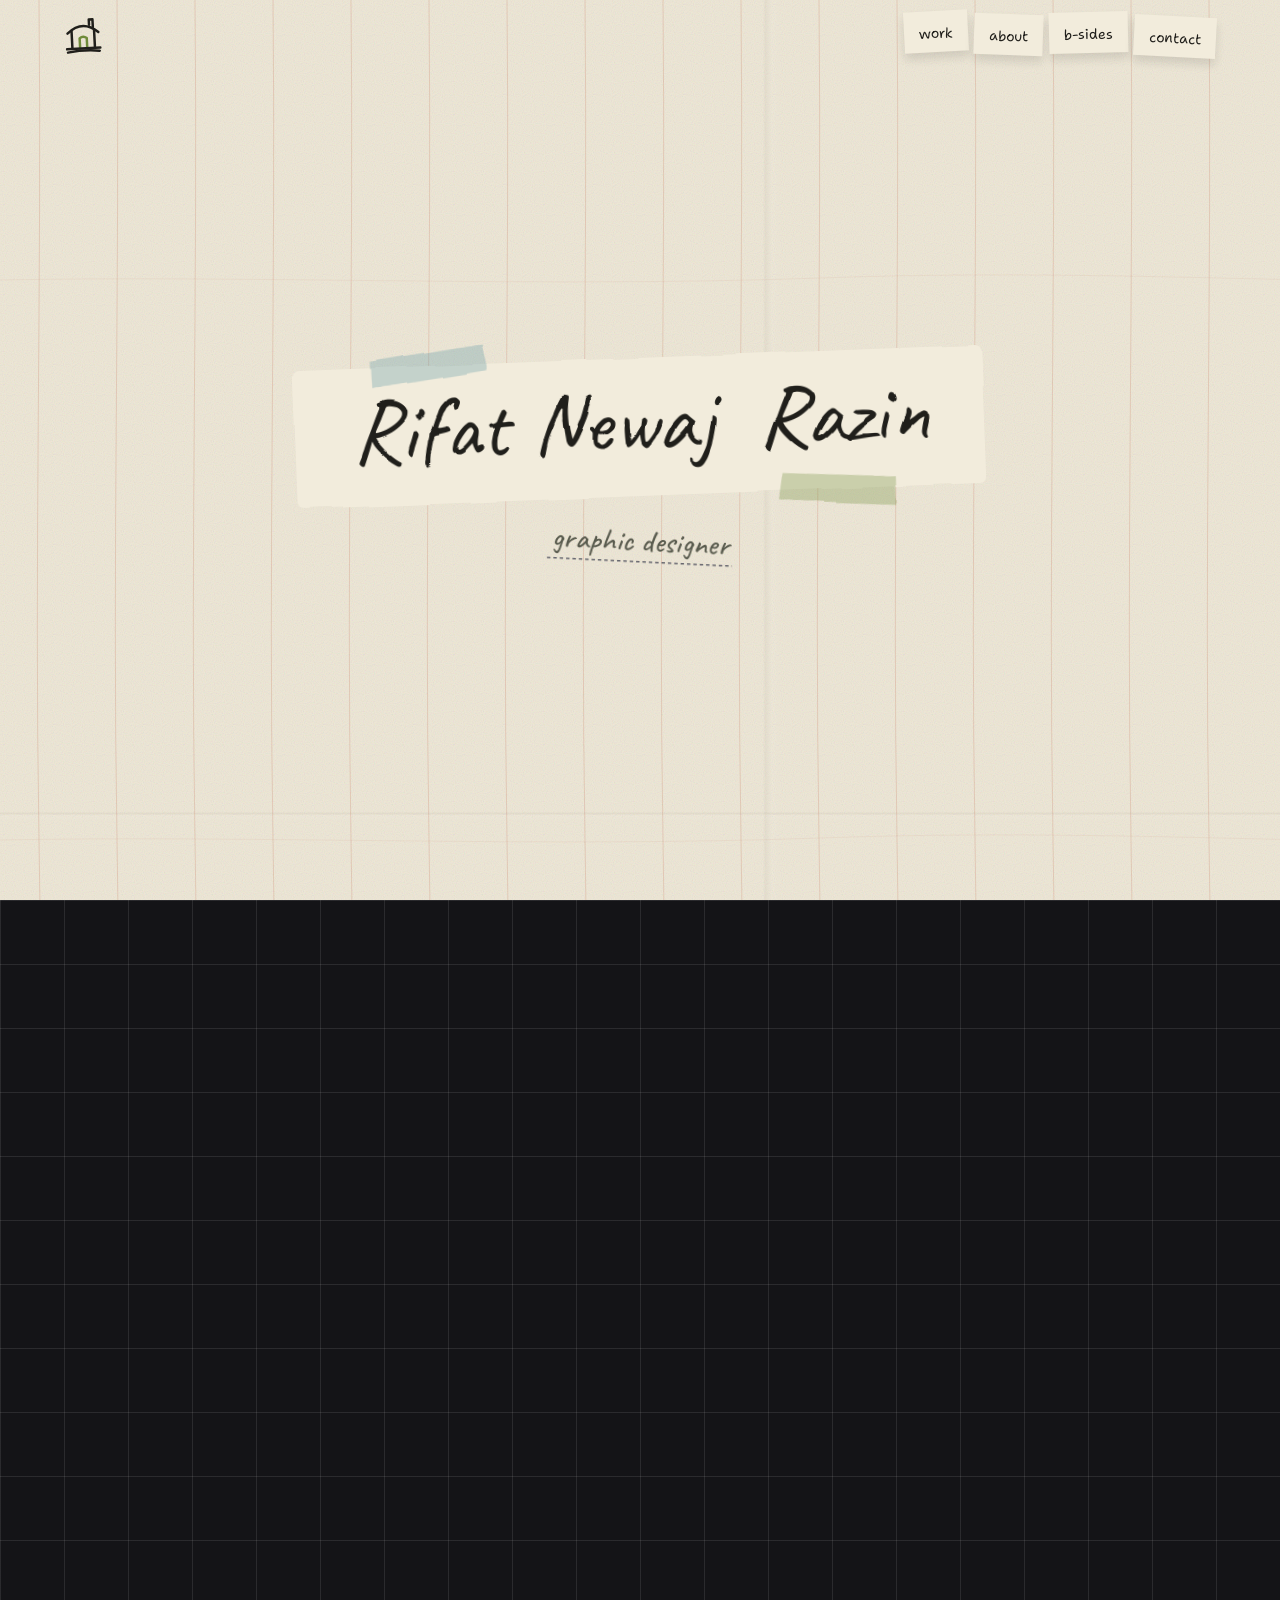
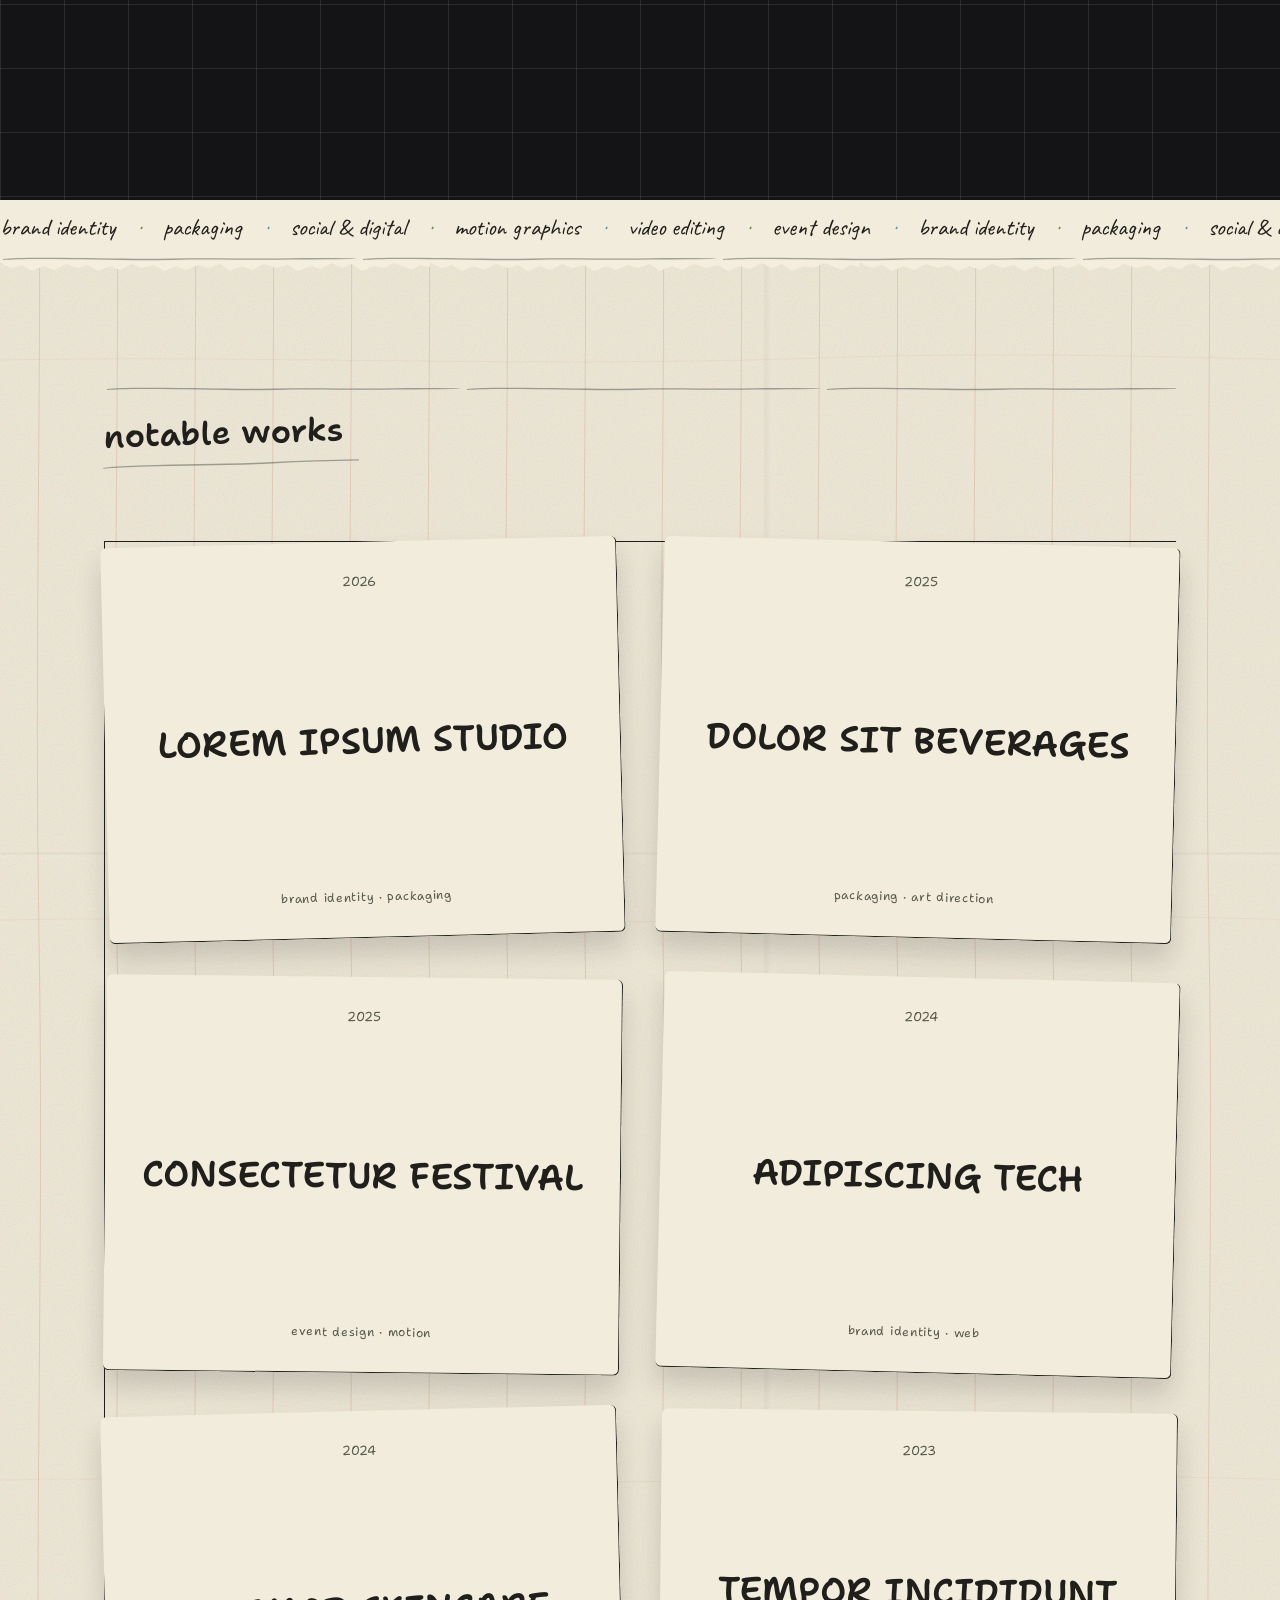
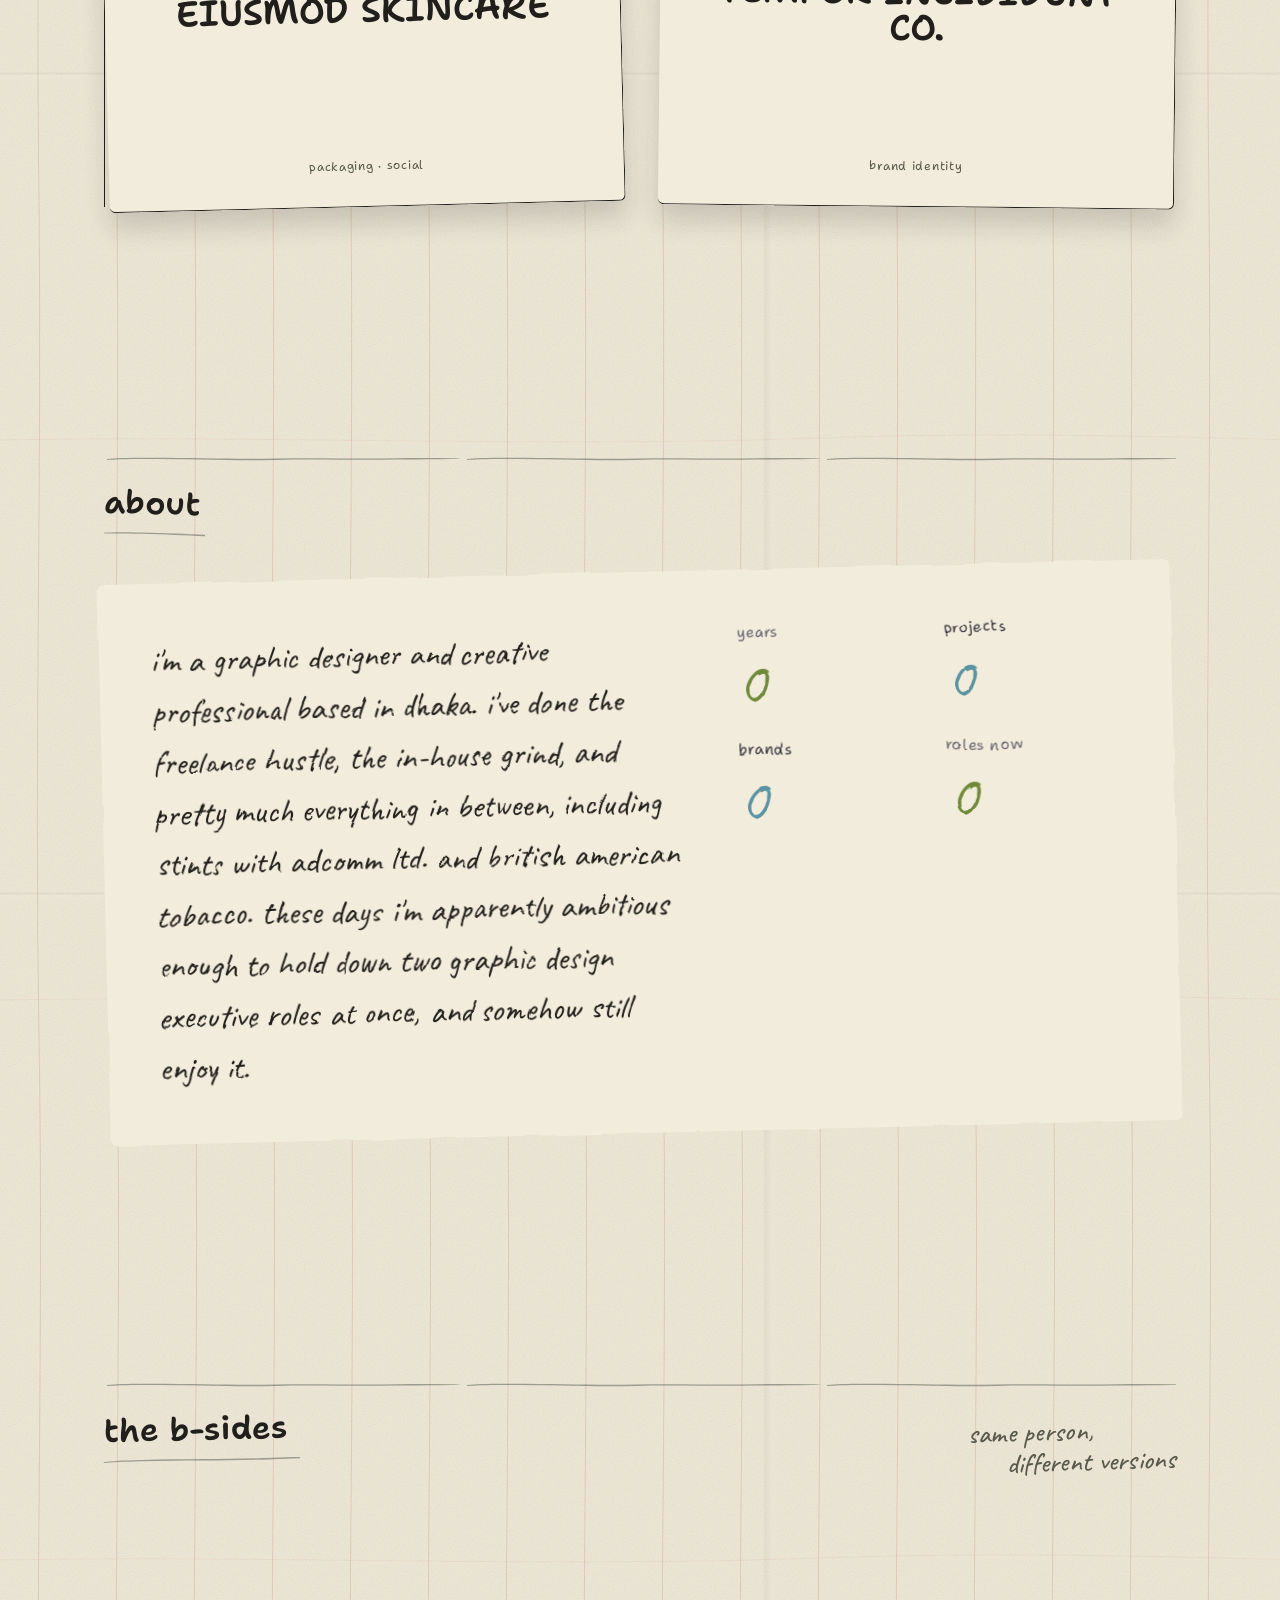
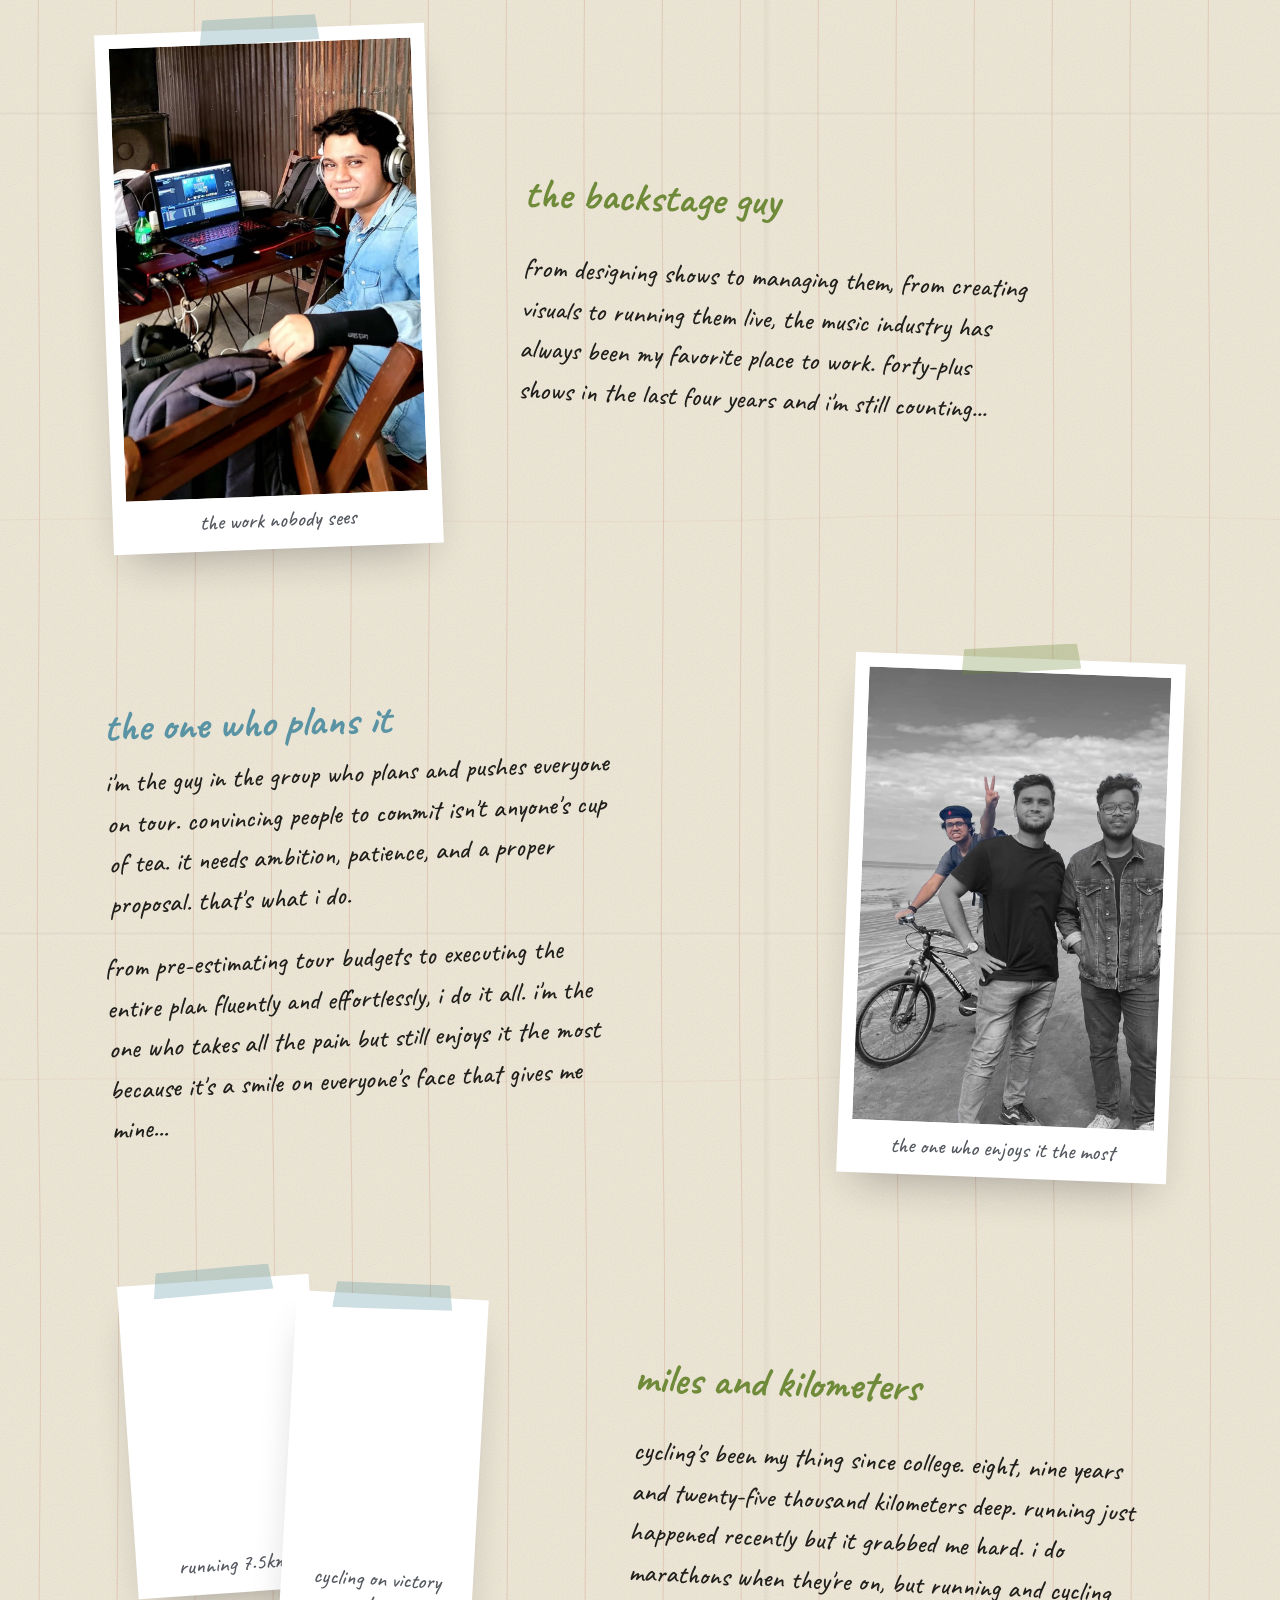
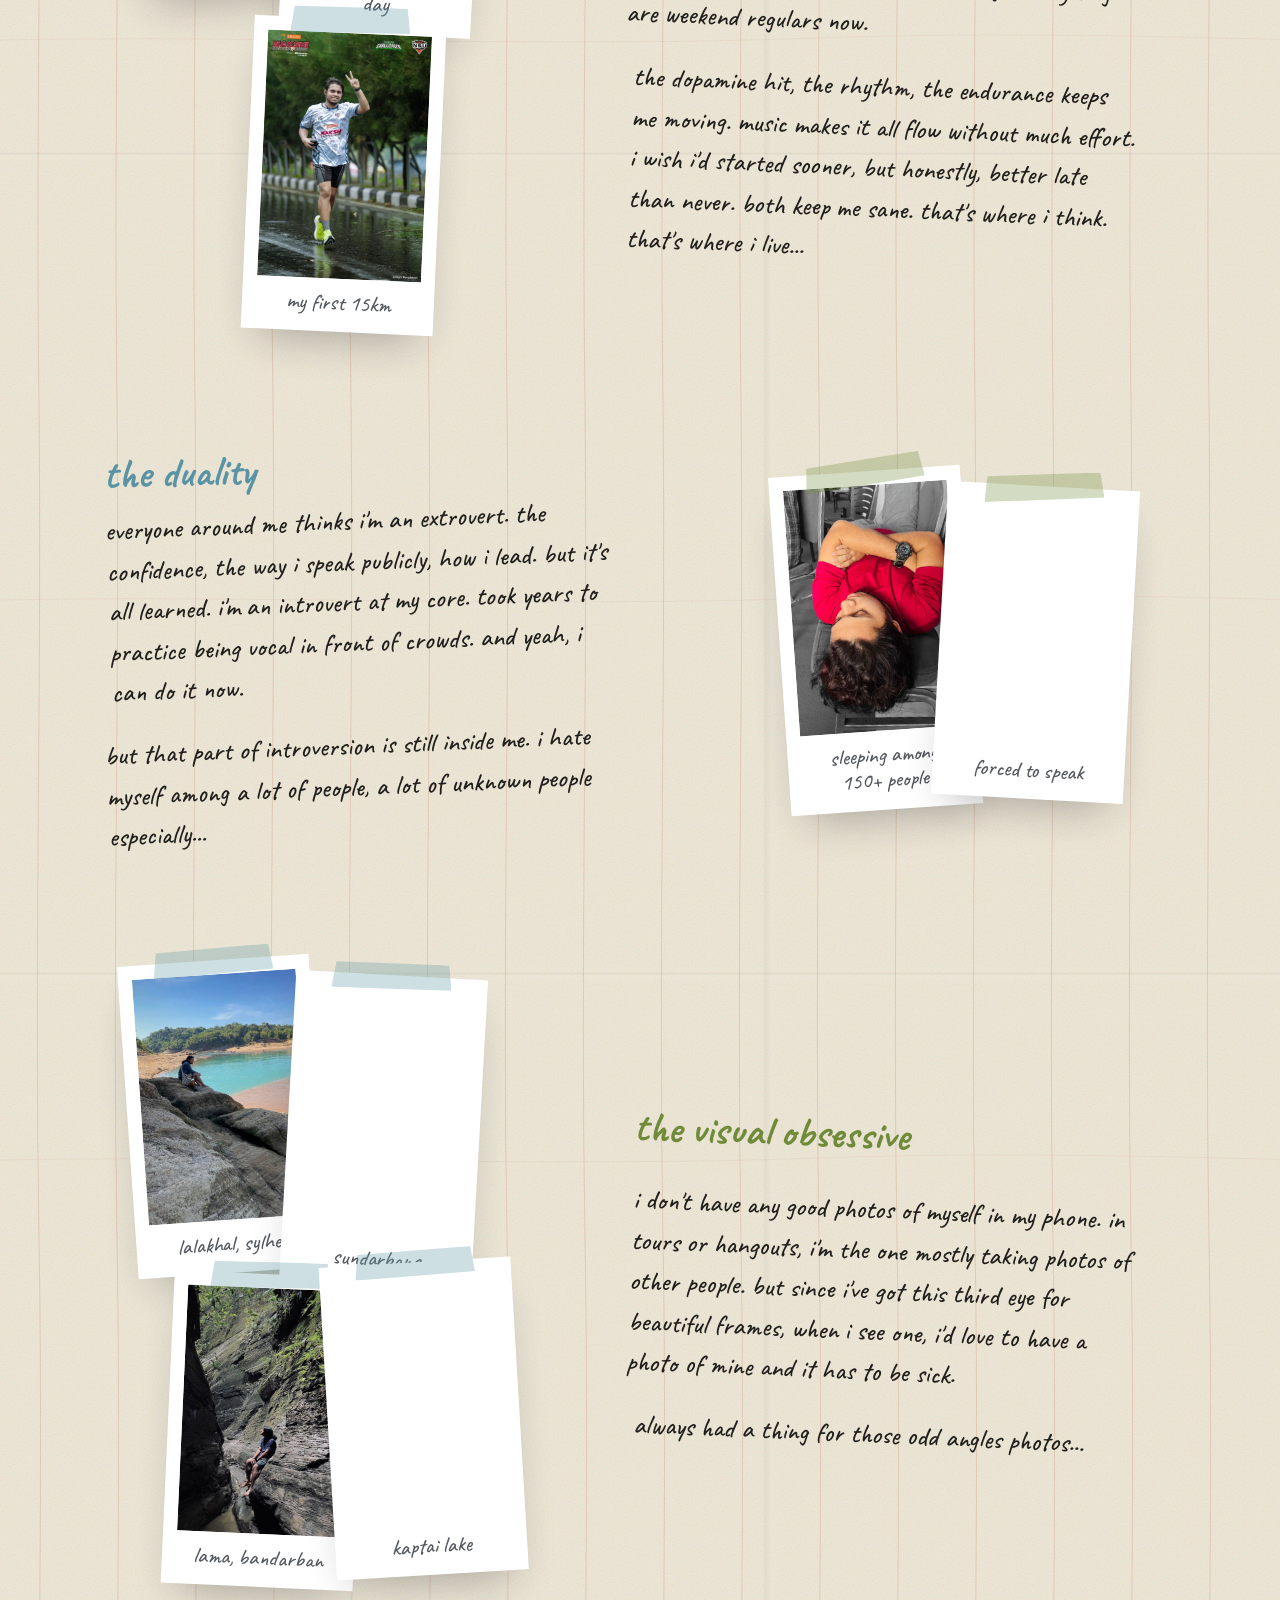
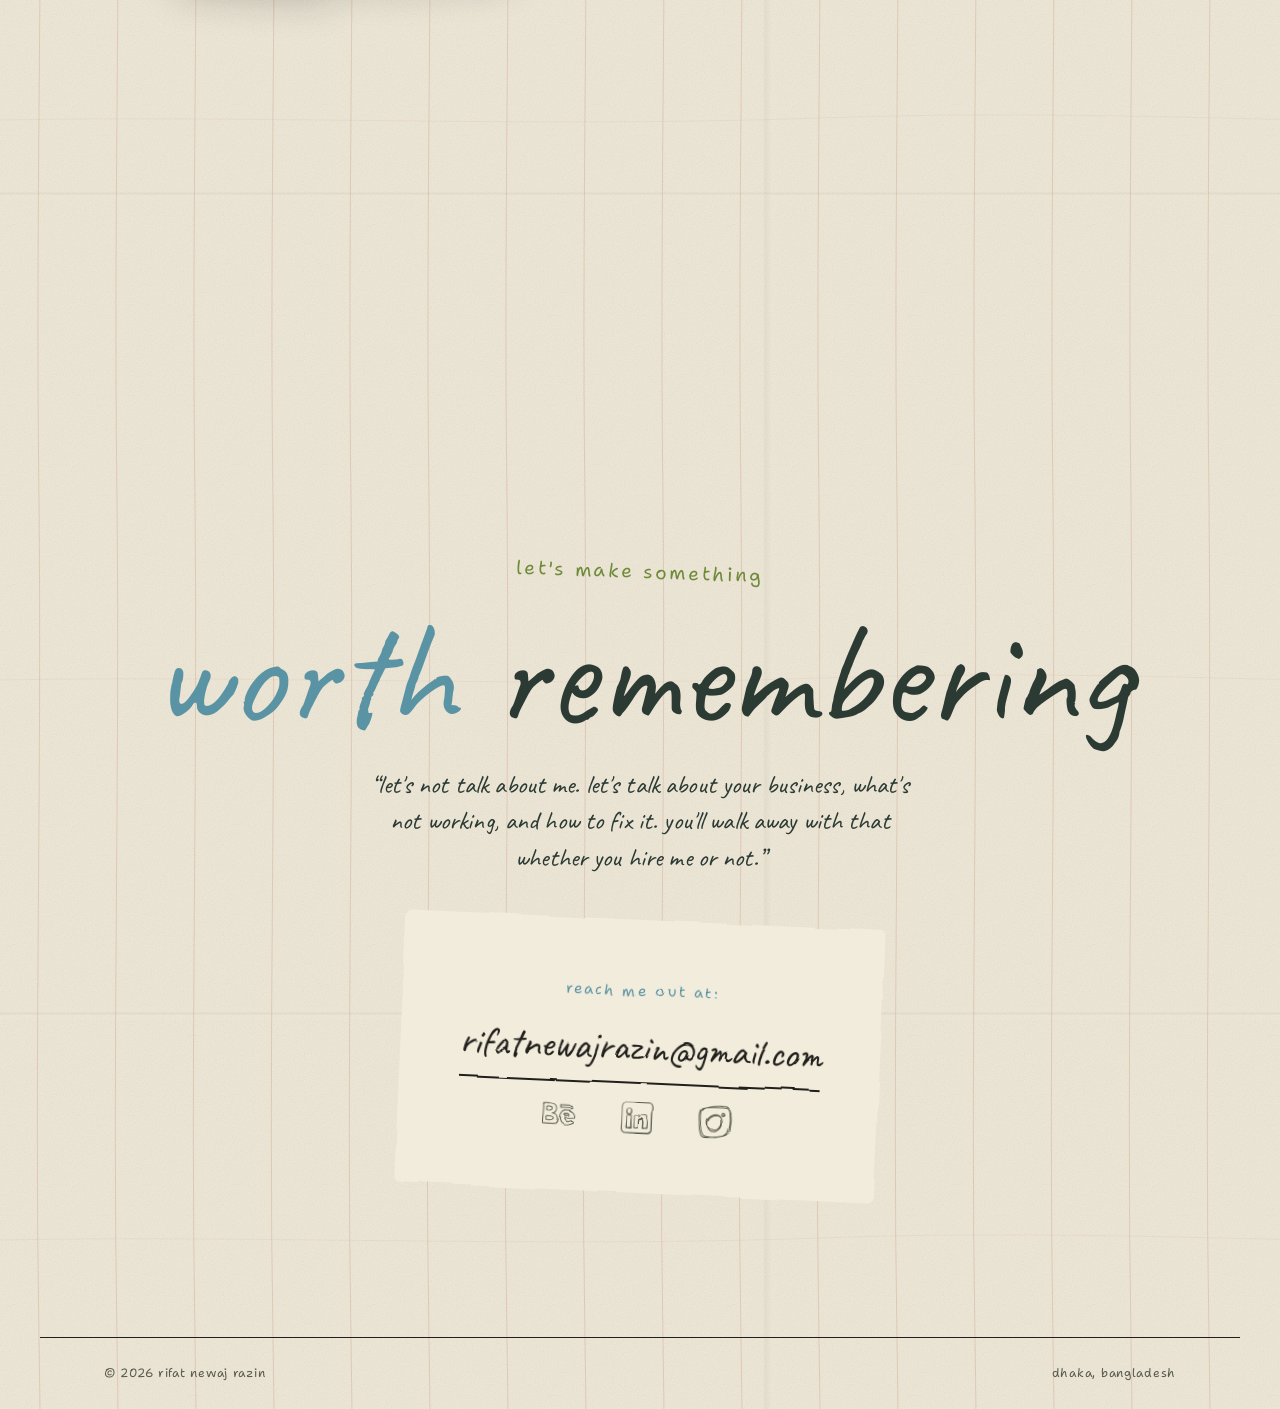
==== commit f19d373f: "redesign: add alt text fields for case-study images The growth roadmap's Phase A checklist calls for" ====
--- a/redesign/index.html
+++ b/redesign/index.html
@@ -499,6 +499,6 @@
 <script defer src="https://cdnjs.cloudflare.com/ajax/libs/gsap/3.12.5/gsap.min.js"></script>
 <script defer src="https://cdnjs.cloudflare.com/ajax/libs/gsap/3.12.5/ScrollTrigger.min.js"></script>
 <script defer src="https://unpkg.com/lenis@1.1.18/dist/lenis.min.js"></script>
-<script defer src="/redesign/main.js?v=9"></script>
+<script defer src="/redesign/main.js?v=10"></script>
 </body>
 </html>
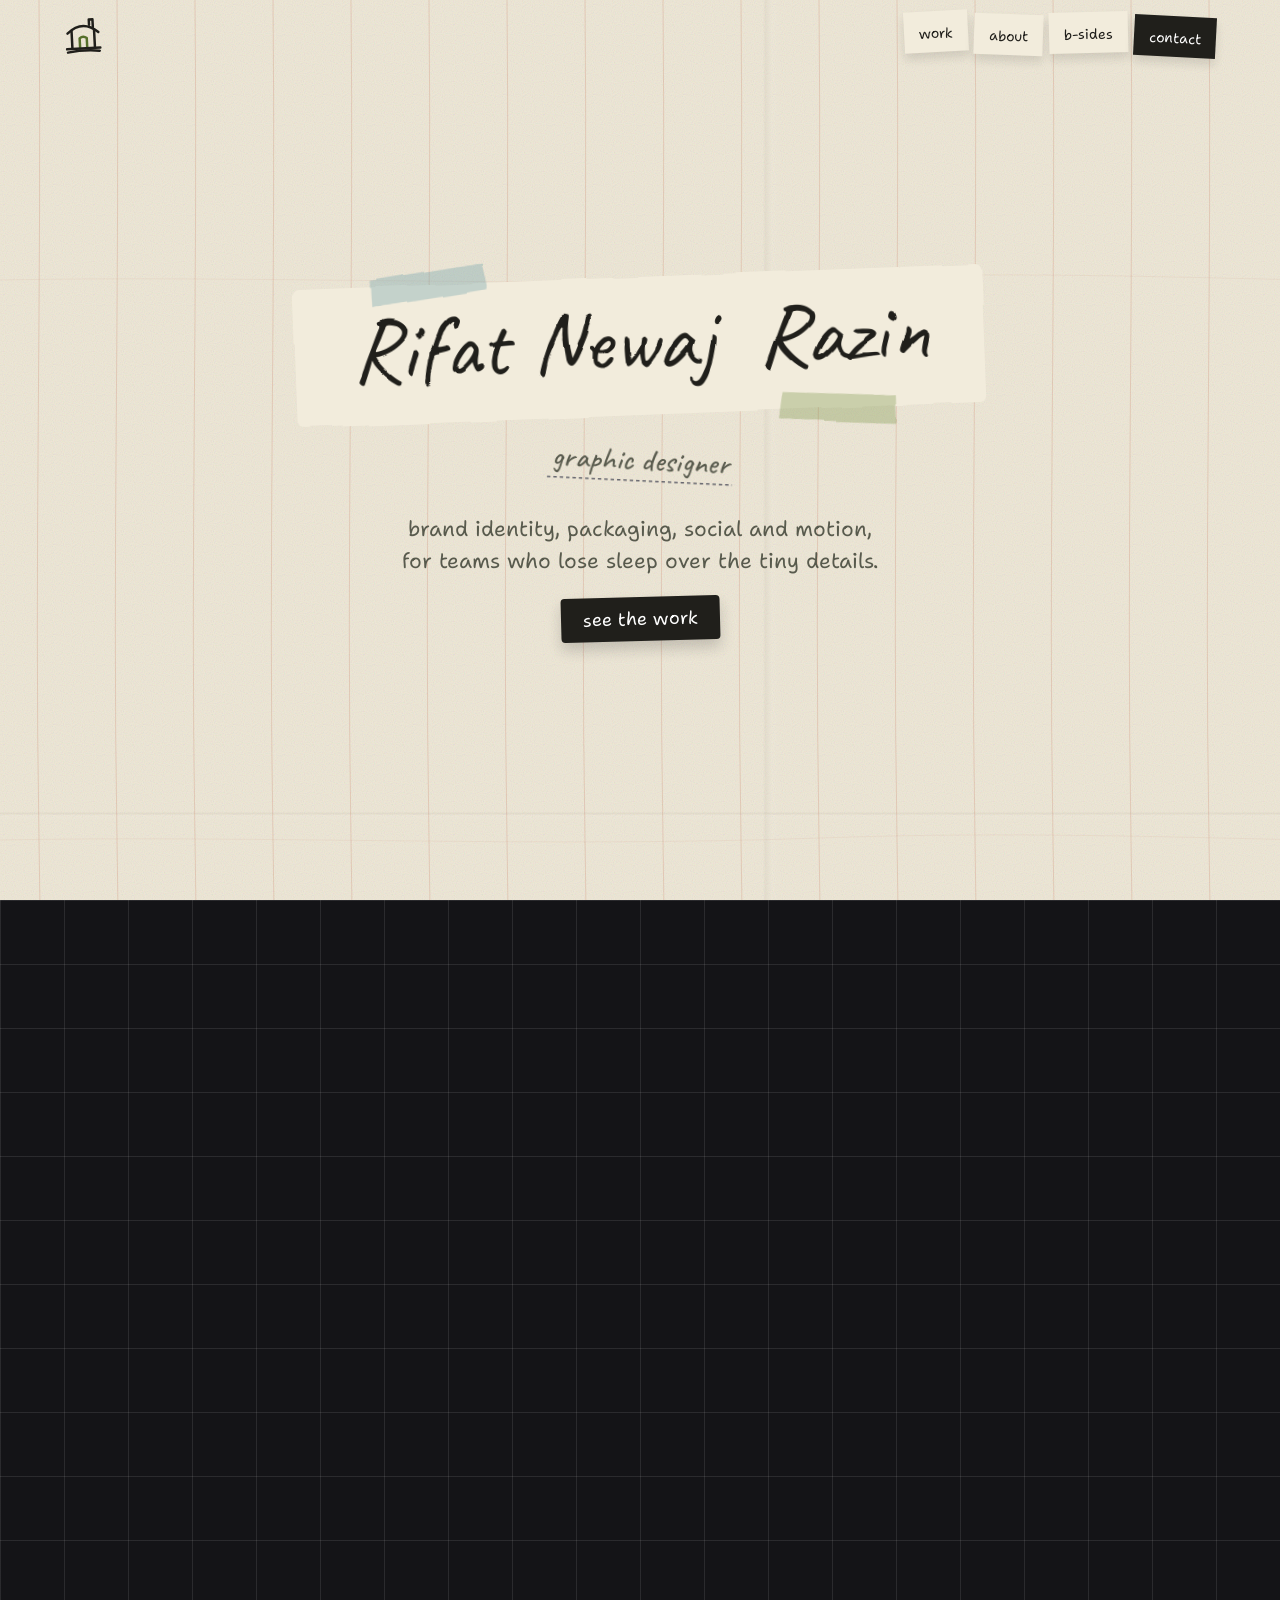
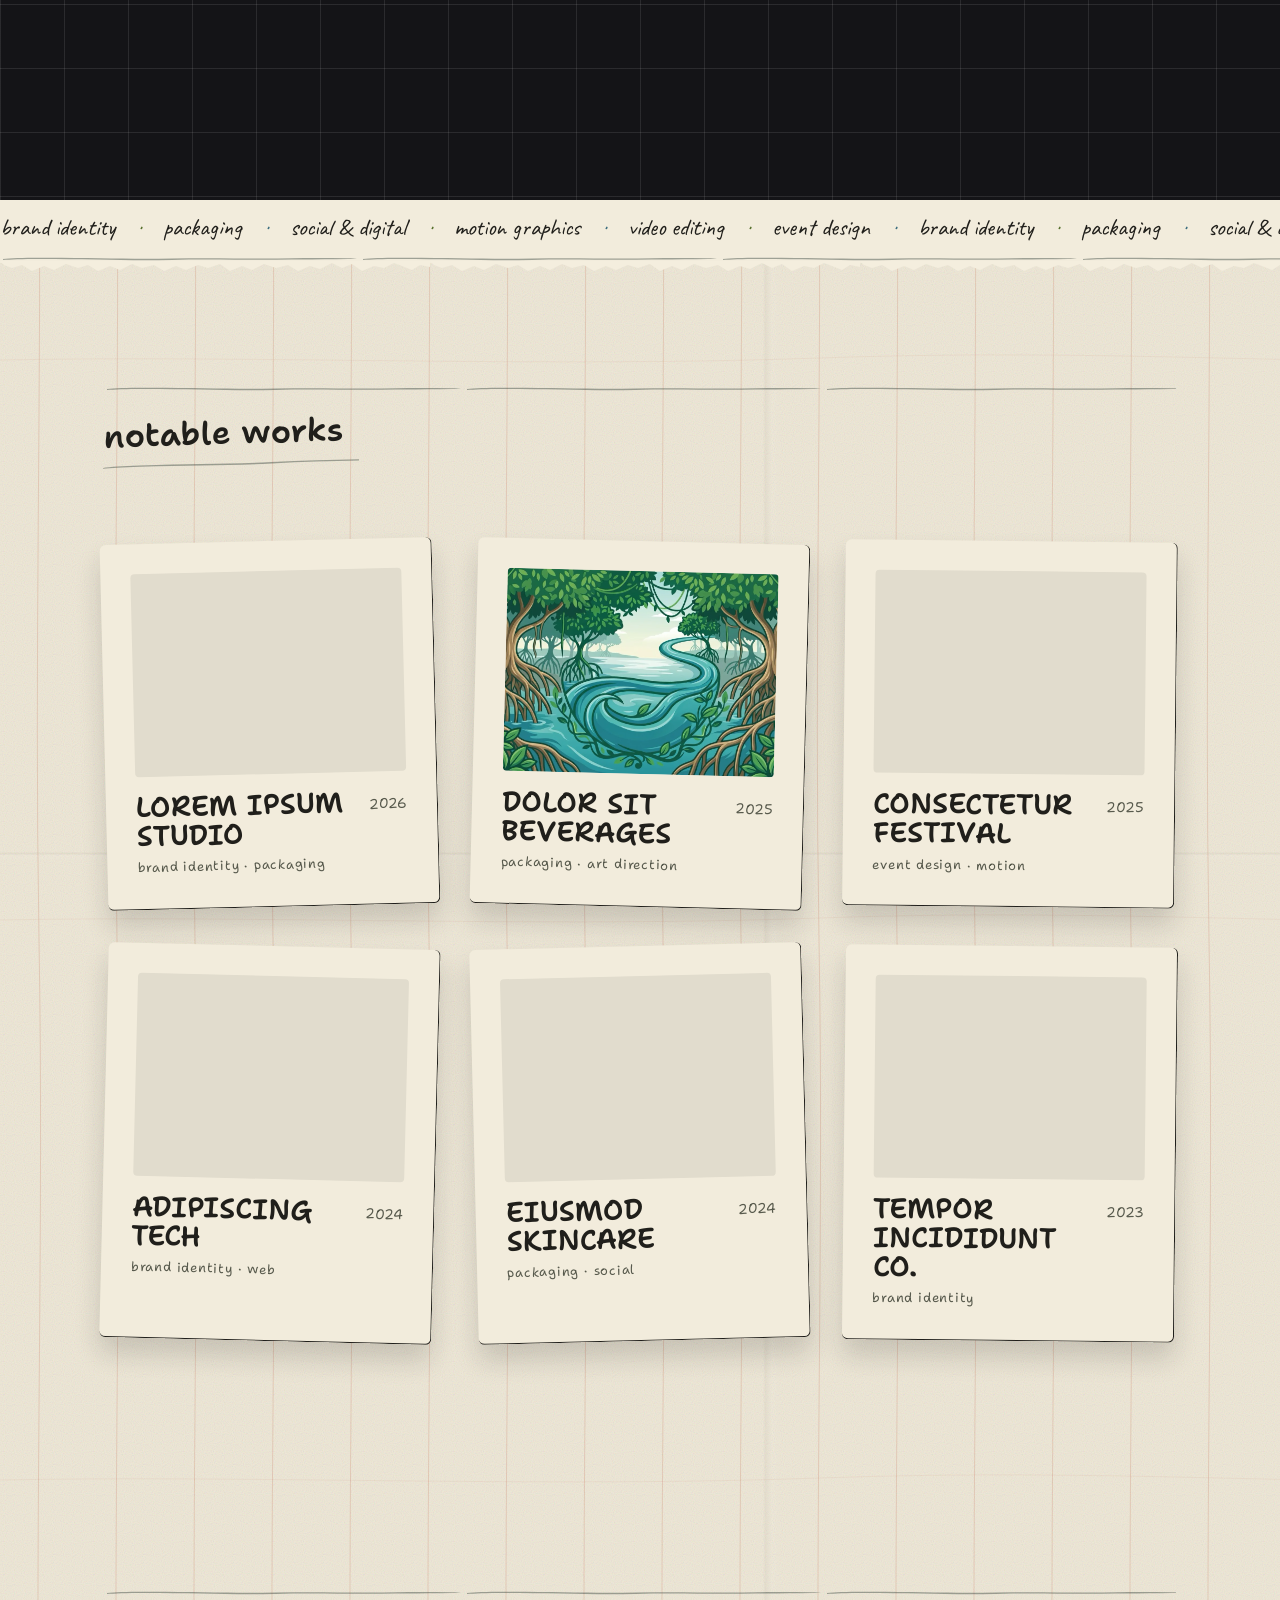
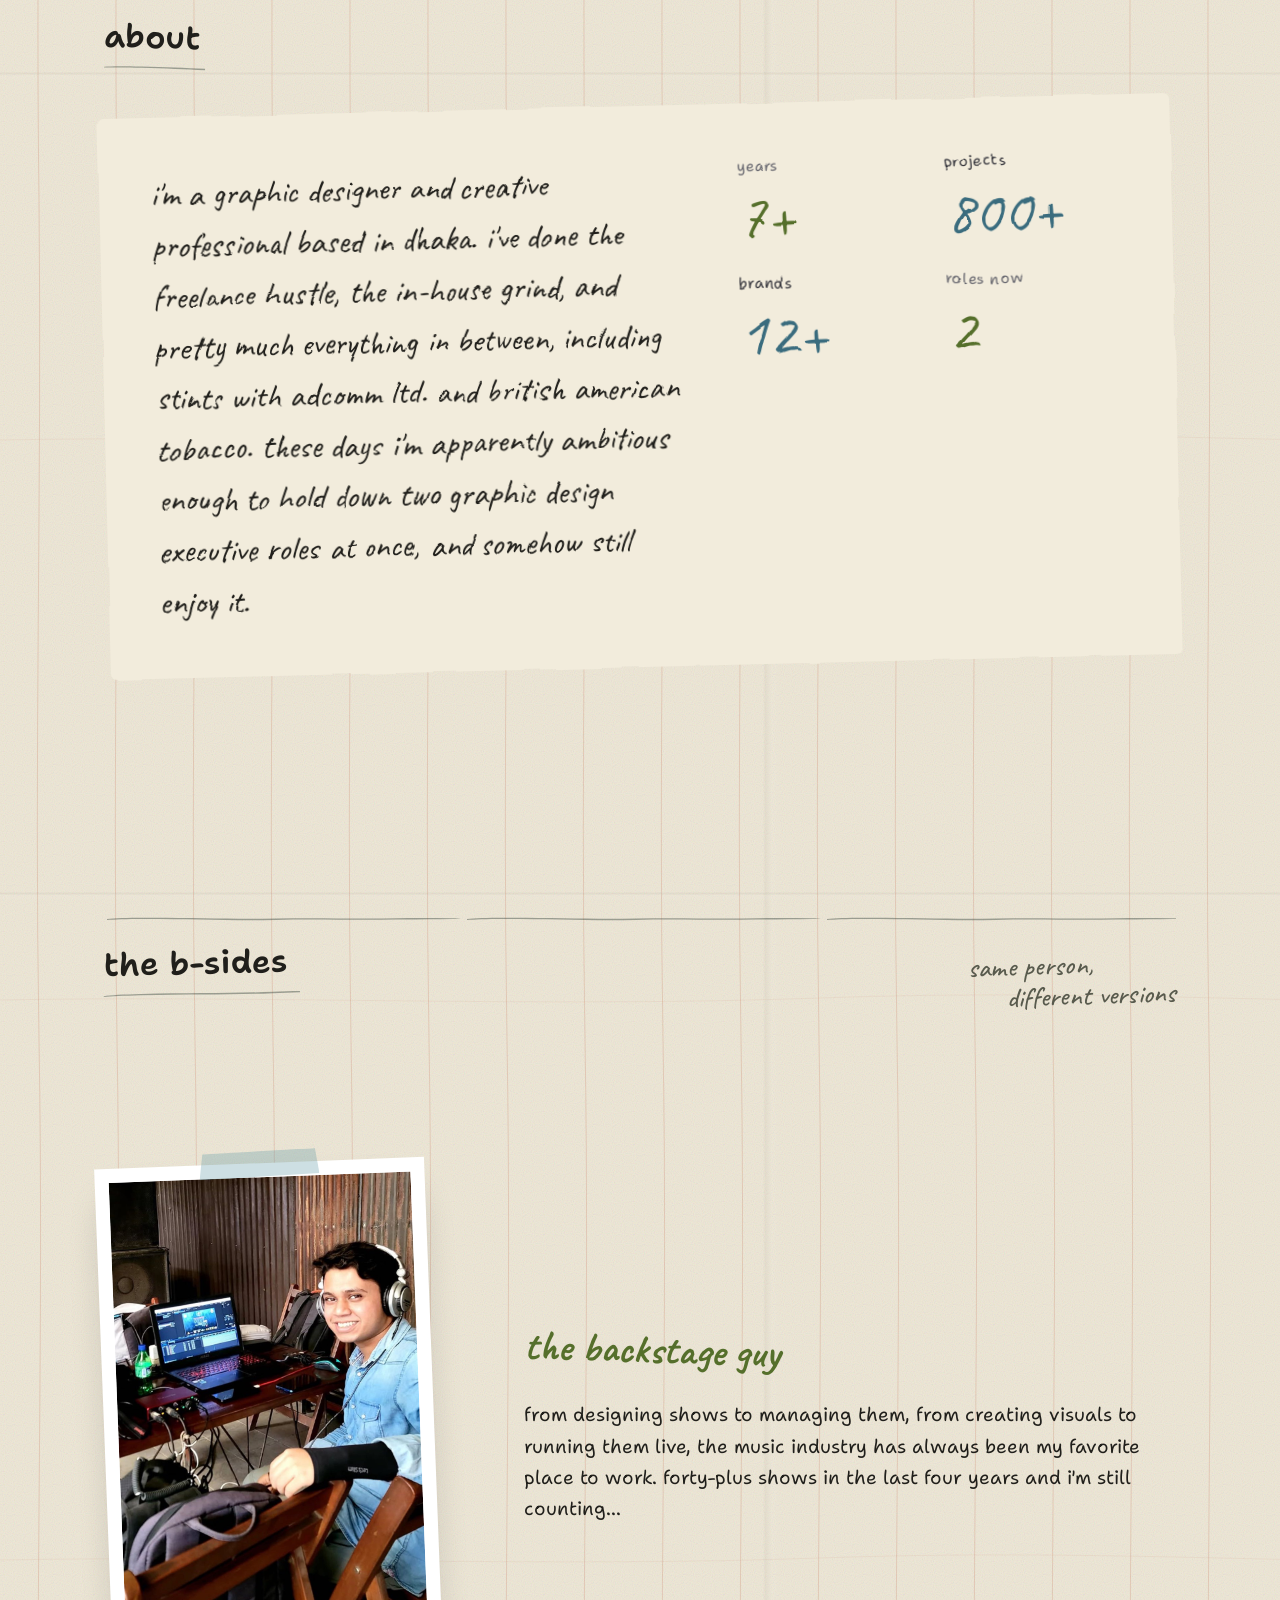
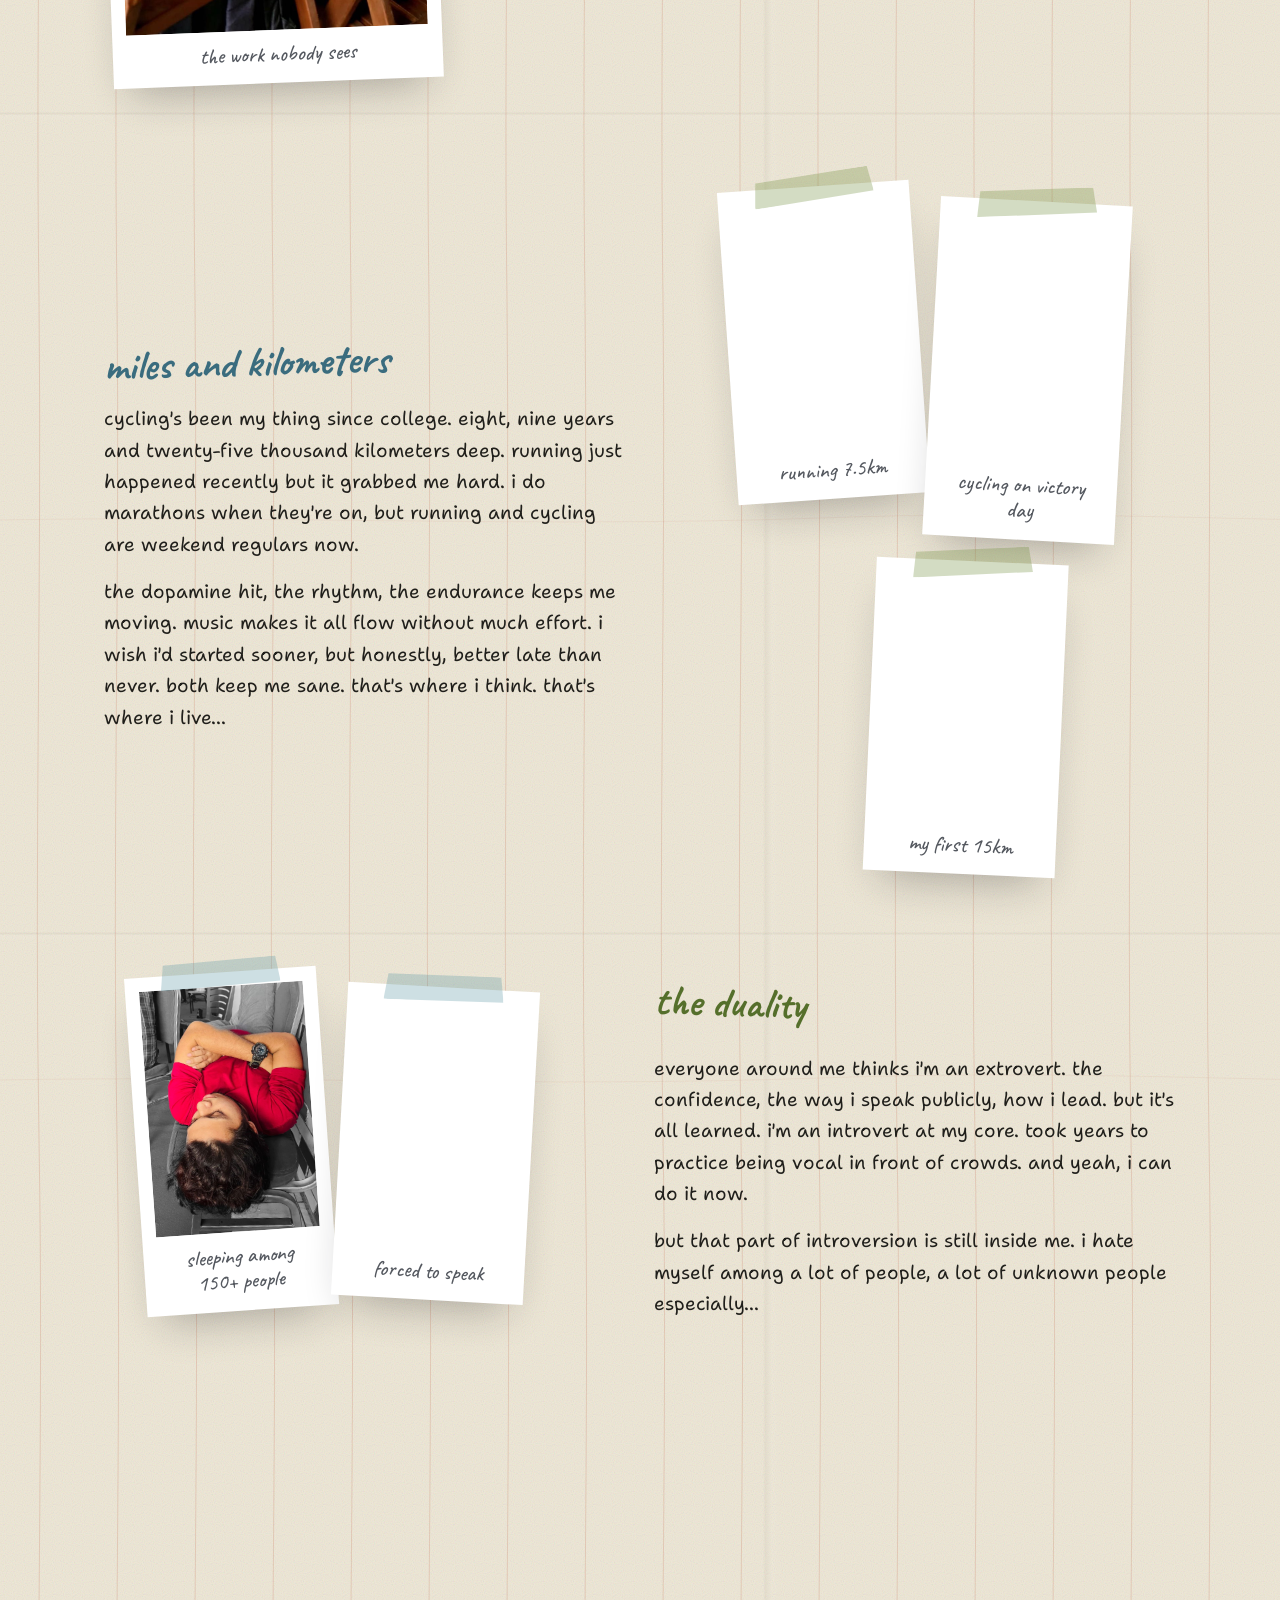
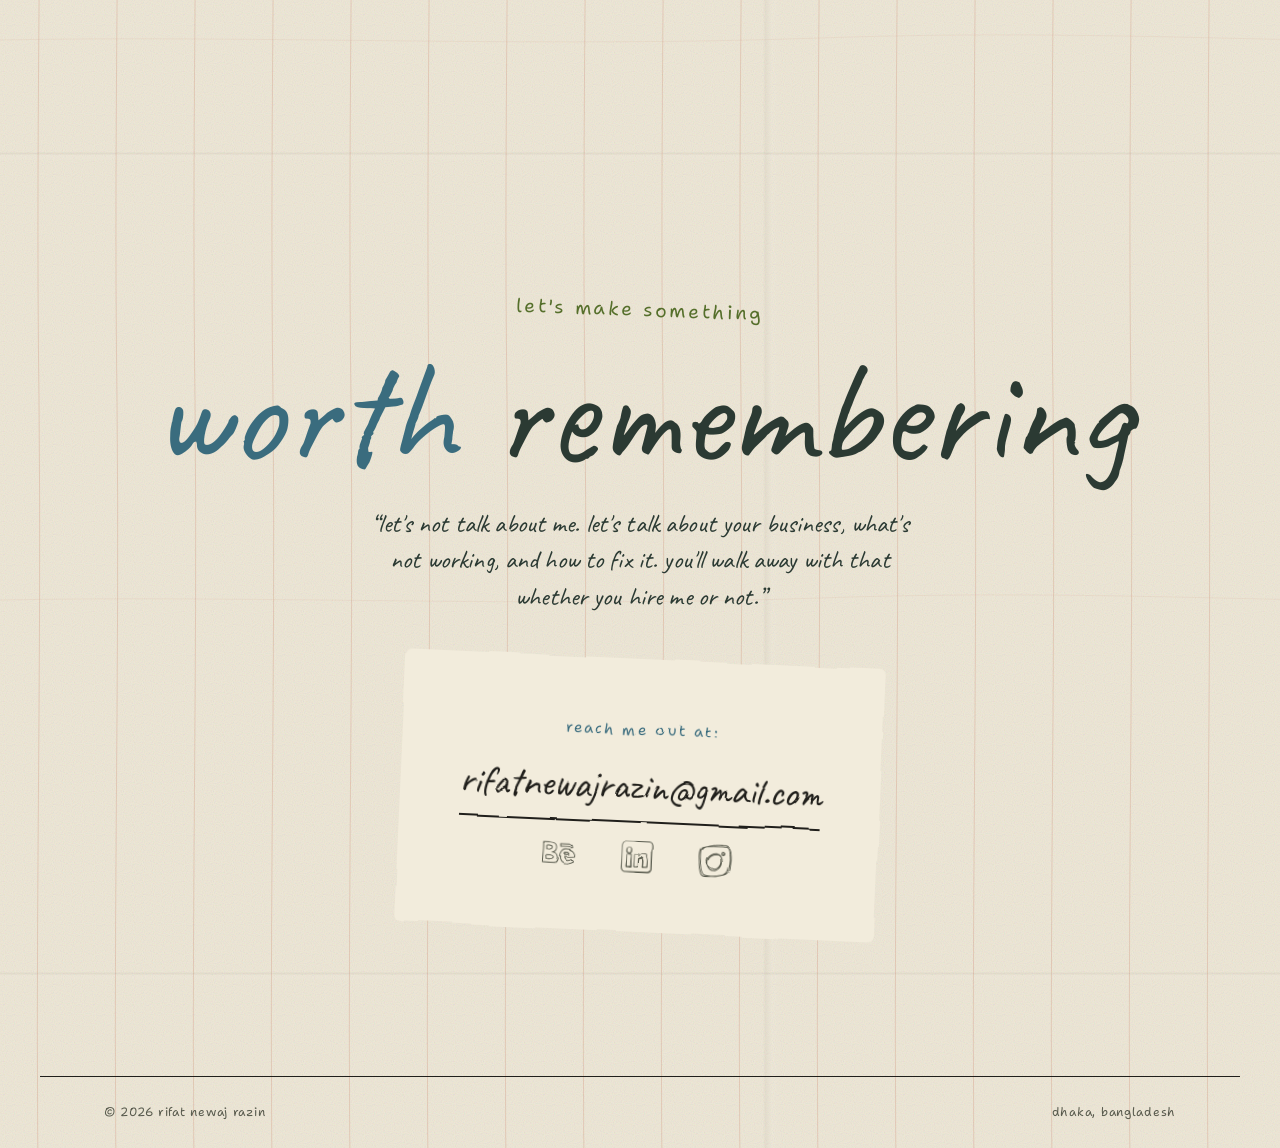
==== commit 38b842bc: "redesign: Notable Works cards, hero CTA, B-Sides readability, a11y pass - Work cards are image-first" ====
--- a/redesign/index.html
+++ b/redesign/index.html
@@ -71,9 +71,11 @@
      character falls back to Caveat. -->
 <link rel="stylesheet" media="print" onload="this.media='all'" href="https://fonts.googleapis.com/css2?family=Permanent+Marker&text=abcdefghijklmnopqrstuvwxyz%20.%2C%27%22%E2%80%9C%E2%80%9D&display=swap" />
 <noscript><link rel="stylesheet" href="https://fonts.googleapis.com/css2?family=Shantell+Sans:ital,wght@0,300..700;1,300..600&family=Caveat:wght@400;500;600;700&family=Permanent+Marker&display=swap" /></noscript>
-<link rel="stylesheet" href="/redesign/styles.css?v=32" />
+<link rel="stylesheet" href="/redesign/styles.css?v=33" />
+<noscript><style>.intro,.page-transition{display:none !important}</style></noscript>
 </head>
 <body>
+<a class="skip-link" href="#top">Skip to content</a>
 
 <!-- rough torn-edge filter for the mixed-media skin (styles.css) -->
 <svg width="0" height="0" style="position:absolute" aria-hidden="true"><filter id="torn" color-interpolation-filters="sRGB" x="-2%" y="-2%" width="104%" height="104%"><feTurbulence type="fractalNoise" baseFrequency="0.016" numOctaves="2" seed="4" result="n"/><feDisplacementMap in="SourceGraphic" in2="n" scale="5" xChannelSelector="R" yChannelSelector="G"/></filter></svg>
@@ -101,11 +103,11 @@
     <a href="/redesign/#work">Work</a>
     <a href="/redesign/#about">About</a>
     <a href="/redesign/#versions">B-Sides</a>
-    <a href="/redesign/#contact">Contact</a>
+    <a href="/redesign/#contact" class="nav-cta">Contact</a>
   </nav>
 </header>
 
-<main id="top">
+<main id="top" tabindex="-1">
 
   <!-- Draggable "desktop clutter" for the hero, built in main.js
        initFloaties(). A full-bleed SIBLING of .hero (not a child — the
@@ -135,6 +137,10 @@
       <span class="line line-1">Rifat Newaj</span>
       <span class="line line-2">Razin</span>
     </h1>
+    <div class="hero-lede">
+      <p>Brand identity, packaging, social and motion, for teams who lose sleep over the tiny details.</p>
+      <a class="hero-cta" href="/redesign/#work">See the work</a>
+    </div>
   </section>
 
   <!-- STATEMENT — dark band, text lights up on scroll.
@@ -306,33 +312,39 @@
          the real, CMS-editable project list. -->
     <div class="work-grid" data-anim>
       <a class="work-cell" href="/redesign/work/lorem-ipsum-studio">
+        <span class="wc-img is-empty"></span>
+        <span class="wc-title">Lorem Ipsum Studio</span>
         <span class="wc-year">2026</span>
-        <span class="wc-title">Lorem Ipsum Studio</span>
         <span class="wc-cat">Brand Identity · Packaging</span>
       </a>
       <a class="work-cell" href="/redesign/work/dolor-sit-beverages">
+        <span class="wc-img is-empty"></span>
+        <span class="wc-title">Dolor Sit Beverages</span>
         <span class="wc-year">2025</span>
-        <span class="wc-title">Dolor Sit Beverages</span>
         <span class="wc-cat">Packaging · Art Direction</span>
       </a>
       <a class="work-cell" href="/redesign/work/consectetur-festival">
+        <span class="wc-img is-empty"></span>
+        <span class="wc-title">Consectetur Festival</span>
         <span class="wc-year">2025</span>
-        <span class="wc-title">Consectetur Festival</span>
         <span class="wc-cat">Event Design · Motion</span>
       </a>
       <a class="work-cell" href="/redesign/work/adipiscing-tech">
+        <span class="wc-img is-empty"></span>
+        <span class="wc-title">Adipiscing Tech</span>
         <span class="wc-year">2024</span>
-        <span class="wc-title">Adipiscing Tech</span>
         <span class="wc-cat">Brand Identity · Web</span>
       </a>
       <a class="work-cell" href="/redesign/work/eiusmod-skincare">
+        <span class="wc-img is-empty"></span>
+        <span class="wc-title">Eiusmod Skincare</span>
         <span class="wc-year">2024</span>
-        <span class="wc-title">Eiusmod Skincare</span>
         <span class="wc-cat">Packaging · Social</span>
       </a>
       <a class="work-cell" href="/redesign/work/tempor-incididunt-co">
+        <span class="wc-img is-empty"></span>
+        <span class="wc-title">Tempor Incididunt Co.</span>
         <span class="wc-year">2023</span>
-        <span class="wc-title">Tempor Incididunt Co.</span>
         <span class="wc-cat">Brand Identity</span>
       </a>
     </div>
@@ -351,10 +363,10 @@
         enjoy it.
       </p>
       <dl class="stats" data-anim>
-        <div><dt>Years</dt><dd data-count="7" data-suffix="+">0</dd></div>
-        <div><dt>Projects</dt><dd data-count="800" data-suffix="+">0</dd></div>
-        <div><dt>Brands</dt><dd data-count="12" data-suffix="+">0</dd></div>
-        <div><dt>Roles now</dt><dd data-count="2" data-suffix="">0</dd></div>
+        <div><dt>Years</dt><dd data-count="7" data-suffix="+">7+</dd></div>
+        <div><dt>Projects</dt><dd data-count="800" data-suffix="+">800+</dd></div>
+        <div><dt>Brands</dt><dd data-count="12" data-suffix="+">12+</dd></div>
+        <div><dt>Roles now</dt><dd data-count="2" data-suffix="">2</dd></div>
       </dl>
     </div>
   </section>
@@ -372,74 +384,20 @@
 
     <div class="vers-doodads" aria-hidden="true"></div>
 
-    <div class="vers-row" data-anim>
-      <figure class="instax">
-        <div class="instax-img g-a" data-ph="add photo"></div>
-        <figcaption>Backstage, not on stage</figcaption>
-      </figure>
-      <div class="vers-note">
-        <h3>The artist manager</h3>
-        <p>When a release is due I'm three inboxes deep at 2am — deadlines, splits,
-          artwork approvals — so the artist only has to think about the music.</p>
-      </div>
-    </div>
-
-    <div class="vers-row flip" data-anim>
-      <figure class="instax">
-        <div class="instax-img g-b" data-ph="add photo"></div>
-        <figcaption>km 32, still smiling</figcaption>
-      </figure>
-      <div class="vers-note">
-        <h3>The tour manager</h3>
-        <p>Vans, visas, load-ins, day sheets. If the show starts on time and
-          everyone's fed and accounted for, I did the job right.</p>
-      </div>
-    </div>
-
-    <div class="vers-row" data-anim>
-      <div class="instax-reel">
-        <figure class="instax">
-          <div class="instax-img g-c" data-ph="add photo"></div>
-          <figcaption>5am club</figcaption>
-        </figure>
-        <figure class="instax">
-          <div class="instax-img g-d" data-ph="add photo"></div>
-          <figcaption>chasing a PB</figcaption>
-        </figure>
-        <figure class="instax">
-          <div class="instax-img g-e" data-ph="add photo"></div>
-          <figcaption>podium-adjacent</figcaption>
-        </figure>
-      </div>
-      <div class="vers-note">
-        <h3>On two wheels &amp; two feet</h3>
-        <p>Long rides and longer runs are where the actual thinking happens.
-          Half the ideas on this site were worked out somewhere around km 20.</p>
-      </div>
-    </div>
-
-    <div class="vers-row flip" data-anim>
-      <figure class="instax">
-        <div class="instax-img g-f" data-ph="add photo"></div>
-        <figcaption>where did we park?</figcaption>
-      </figure>
-      <div class="vers-note">
-        <h3>In the friend circle</h3>
-        <p>The designated planner, driver and photo-taker. Someone has to book
-          the table, keep the plan alive, and remember where we left the car.</p>
-      </div>
-    </div>
-
-    <div class="vers-row" data-anim>
-      <figure class="instax">
-        <div class="instax-img g-g" data-ph="add photo"></div>
-        <figcaption>depends on the day</figcaption>
-      </figure>
-      <div class="vers-note">
-        <h3>Introvert / extrovert</h3>
-        <p>Loud in a room of six, invisible in a room of sixty. Both are me —
-          just on different days, and I've stopped apologising for either.</p>
-      </div>
+    <!-- No-JS / fetch-failure fallback: mirrors the visible rows of
+         data/versions.json (rows flagged hidden are left out). main.js
+         replaces this with the live CMS rows on load. -->
+    <div class="vers-row vr-coral" data-anim>
+      <figure class="instax"><div class="instax-img"><img src="/redesign/uploads/the-backstage-guy.jpg" alt="the work nobody sees" loading="lazy" decoding="async" width="400" height="600"></div><figcaption>the work nobody sees</figcaption></figure>
+      <div class="vers-note"><h3>The Backstage Guy</h3><p>from designing shows to managing them, from creating visuals to running them live, the music industry has always been my favorite place to work. forty-plus shows in the last four years and i&#x27;m still counting...</p></div>
+    </div>
+    <div class="vers-row vr-teal flip" data-anim>
+      <div class="instax-gallery"><div class="instax-pair"><figure class="instax"><div class="instax-img"><img src="/redesign/uploads/7.5-km-marathon.jpg" alt="running 7.5km" loading="lazy" decoding="async" width="400" height="600"></div><figcaption>running 7.5km</figcaption></figure><figure class="instax"><div class="instax-img"><img src="/redesign/uploads/cycling-on-victory-day.jpg" alt="cycling on victory day" loading="lazy" decoding="async" width="400" height="600"></div><figcaption>cycling on victory day</figcaption></figure></div><div class="instax-pair"><figure class="instax"><div class="instax-img"><img src="/redesign/uploads/15-km-run.jpg" alt="my first 15km" loading="lazy" decoding="async" width="400" height="600"></div><figcaption>my first 15km</figcaption></figure></div></div>
+      <div class="vers-note"><h3>Miles and kilometers</h3><p>cycling&#x27;s been my thing since college. eight, nine years and twenty-five thousand kilometers deep. running just happened recently but it grabbed me hard. i do marathons when they&#x27;re on, but running and cycling are weekend regulars now.</p><p>the dopamine hit, the rhythm, the endurance keeps me moving. music makes it all flow without much effort. i wish i&#x27;d started sooner, but honestly, better late than never. both keep me sane. that&#x27;s where i think. that&#x27;s where i live...</p></div>
+    </div>
+    <div class="vers-row vr-pink" data-anim>
+      <div class="instax-gallery"><div class="instax-pair"><figure class="instax"><div class="instax-img"><img src="/redesign/uploads/sleeping.jpg" alt="sleeping among 150+ people" loading="lazy" decoding="async" width="400" height="600"></div><figcaption>sleeping among 150+ people</figcaption></figure><figure class="instax"><div class="instax-img"><img src="/redesign/uploads/forced-to-speak.jpg" alt="forced to speak" loading="lazy" decoding="async" width="400" height="600"></div><figcaption>forced to speak</figcaption></figure></div></div>
+      <div class="vers-note"><h3>The duality</h3><p>everyone around me thinks i&#x27;m an extrovert. the confidence, the way i speak publicly, how i lead. but it&#x27;s all learned. i&#x27;m an introvert at my core. took years to practice being vocal in front of crowds. and yeah, i can do it now.</p><p>but that part of introversion is still inside me. i hate myself among a lot of people, a lot of unknown people especially...</p></div>
     </div>
   </section>
 
@@ -499,6 +457,6 @@
 <script defer src="https://cdnjs.cloudflare.com/ajax/libs/gsap/3.12.5/gsap.min.js"></script>
 <script defer src="https://cdnjs.cloudflare.com/ajax/libs/gsap/3.12.5/ScrollTrigger.min.js"></script>
 <script defer src="https://unpkg.com/lenis@1.1.18/dist/lenis.min.js"></script>
-<script defer src="/redesign/main.js?v=10"></script>
+<script defer src="/redesign/main.js?v=11"></script>
 </body>
 </html>
--- a/redesign/styles.css
+++ b/redesign/styles.css
@@ -1268,8 +1268,8 @@
   --ink:#201f1b;
   --ink-soft:#585a4d;
   --ink-mute:#9c9c8c;
-  --coral:#6f8b3a;          /* red/pink  -> leaf-olive green */
-  --teal:#5a94a4;           /* blue      -> muted sky blue   */
+  --coral:#556f2b;          /* red/pink  -> leaf-olive green (deepened: >=4.5:1 on the cream grounds) */
+  --teal:#3a6c7e;           /* blue      -> muted sky blue (deepened: >=4.5:1 on the cream grounds) */
   --navy:#2b3a33;           /* headings  -> dark slate-green */
   --rose:#cdd8ac;           /* placeholders -> pale green   */
   --pink:#a6c6cf;           /* -> pale sky blue             */
@@ -1435,3 +1435,96 @@
   }
   .soc:nth-child(2) .soc-name{transform:rotate(2deg)}
 }
+
+/* ---- work cards: image-first (cover from data/work.json), 3 across on desktop ---- */
+.work-grid{grid-template-columns:repeat(3,1fr);border:0}
+.work-cell{
+  min-height:0;align-items:stretch;justify-content:flex-start;text-align:left;
+  display:grid;grid-template-columns:1fr auto;gap:8px 16px;align-content:start;
+}
+.work-cell .wc-img{
+  grid-column:1 / -1;display:block;aspect-ratio:4 / 3;overflow:hidden;border-radius:4px;
+  background:color-mix(in srgb,var(--ink) 8%,var(--cream));
+  margin-bottom:8px;
+}
+.work-cell .wc-img img{width:100%;height:100%;object-fit:cover;display:block;transition:transform .5s cubic-bezier(.2,.7,.2,1)}
+.work-cell:hover .wc-img img,.work-cell:focus-visible .wc-img img{transform:scale(1.04)}
+.work-cell .wc-title{grid-column:1;flex:none;font-size:clamp(22px,2.2vw,32px);align-items:flex-start}
+.work-cell .wc-year{grid-column:2;grid-row:2;align-self:start;padding-top:.35em;font-size:14px}
+.work-cell .wc-cat{grid-column:1 / -1;font-size:13px}
+@media (max-width:1000px){.work-grid{grid-template-columns:1fr 1fr}}
+@media (max-width:640px){.work-grid{grid-template-columns:1fr}}
+@media (max-width:820px){.work-cell{min-height:0}}
+@media (prefers-reduced-motion:reduce){.work-cell .wc-img img{transition:none}.work-cell:hover .wc-img img{transform:none}}
+
+/* ---- hero: one plain line + one primary action; nav "contact" as the action ---- */
+.hero-lede{
+  order:3;margin-top:clamp(28px,4vh,44px);
+  display:flex;flex-direction:column;align-items:center;gap:20px;
+}
+.hero-lede p{
+  max-width:34ch;font-size:clamp(17px,1.7vw,21px);line-height:1.5;
+  color:var(--ink-soft);text-wrap:balance;
+}
+.hero-cta{
+  background:var(--ink);color:var(--paper);
+  padding:12px 22px 10px;border-radius:4px;font-size:18px;line-height:1.2;
+  box-shadow:0 8px 14px rgba(23,22,26,.18);rotate:-1.5deg;
+  transition:translate .25s cubic-bezier(.2,.7,.2,1), rotate .25s cubic-bezier(.2,.7,.2,1), box-shadow .25s ease;
+}
+.hero-cta:hover,.hero-cta:focus-visible{rotate:0deg;translate:0 -3px;box-shadow:0 12px 18px rgba(23,22,26,.22)}
+.nav .nav-links a.nav-cta,.nav.on-dark .nav-links a.nav-cta{background:var(--ink);color:var(--paper)}
+.nav .nav-links a.nav-cta:hover,.nav.on-dark .nav-links a.nav-cta:hover{color:var(--paper)}
+@media (prefers-reduced-motion:reduce){.hero-cta{transition:none}.hero-cta:hover{translate:none}}
+
+/* ---- B-Sides readability: captions never covered, paragraphs set to read ---- */
+/* photos sit beside and below each other with air between them, so no caption
+   is ever under the next print (24px = 3 x 8px grid step) */
+.instax-pair + .instax-pair{margin-top:24px}
+.instax-pair .instax:nth-child(2){margin-left:clamp(8px,1vw,16px)}
+.instax-gallery{width:clamp(260px,42vw,460px)}
+/* body copy in the legible face, level, at a comfortable size and measure;
+   headings and captions keep the handwriting */
+.vers-note p,.vers-row.flip .vers-note p{
+  font-family:var(--tidy);font-weight:400;
+  font-size:clamp(17px,1.5vw,19px);line-height:1.65;
+  max-width:58ch;rotate:none;
+}
+
+/* ---- statement: unlit words still readable (>=4.5:1 on the green scrap) ---- */
+:root{--band-green:#3f5a24}
+.statement-text .word{color:rgba(253,253,253,.72)}
+@media (max-width:820px){
+  /* stacked single column: rotation adds to each card's box, so the gap
+     has to clear the tilt, not just the 22px flow gap */
+  .instax-gallery{gap:40px}
+  .instax-pair .instax:nth-child(2){margin-left:0}
+}
+
+/* ---- keyboard focus: the rotator button had no visible indicator ---- */
+.flank-l .rotator:focus-visible{outline:2px solid var(--ink);outline-offset:8px;border-radius:4px}
+
+/* ---- lightbox: visible keyboard focus on photos and on Close ---- */
+.instax-img:has(img:focus-visible){outline:3px solid var(--ink);outline-offset:3px}
+.instax-img img:focus-visible,.shot img:focus-visible{outline:none}
+.shot:has(img:focus-visible){outline:3px solid var(--ink);outline-offset:4px}
+.lightbox-close:focus-visible{outline:2px solid var(--paper);outline-offset:2px;border-radius:4px;opacity:1}
+
+/* ---- touch targets: every small control gets a >=44px invisible hit area.
+   The pseudo-element only extends the tappable region; the visible chip,
+   icon or word keeps its size, so the design does not change. ---- */
+.nav-links a::before{content:"";position:absolute;inset:-7px 0}   /* tabs are 37-38px tall */
+.mark{position:relative}
+.mark::before{content:"";position:absolute;inset:-13px}             /* logo is ~27px */
+.flank-l .rotator::before{content:"";position:absolute;inset:-11px 0} /* role word is ~30px tall */
+.soc::before{content:"";position:absolute;inset:-6px}              /* icons are 26-33px */
+
+/* ---- skip link: off-screen until a keyboard user tabs to it ---- */
+.skip-link{
+  position:fixed;top:12px;left:12px;z-index:400;
+  background:var(--ink);color:var(--paper);
+  padding:10px 16px;border-radius:4px;font-size:16px;line-height:1.2;
+  transform:translateY(-200%);
+}
+.skip-link:focus{transform:none;outline:2px solid var(--paper);outline-offset:2px}
+#top:focus{outline:none}
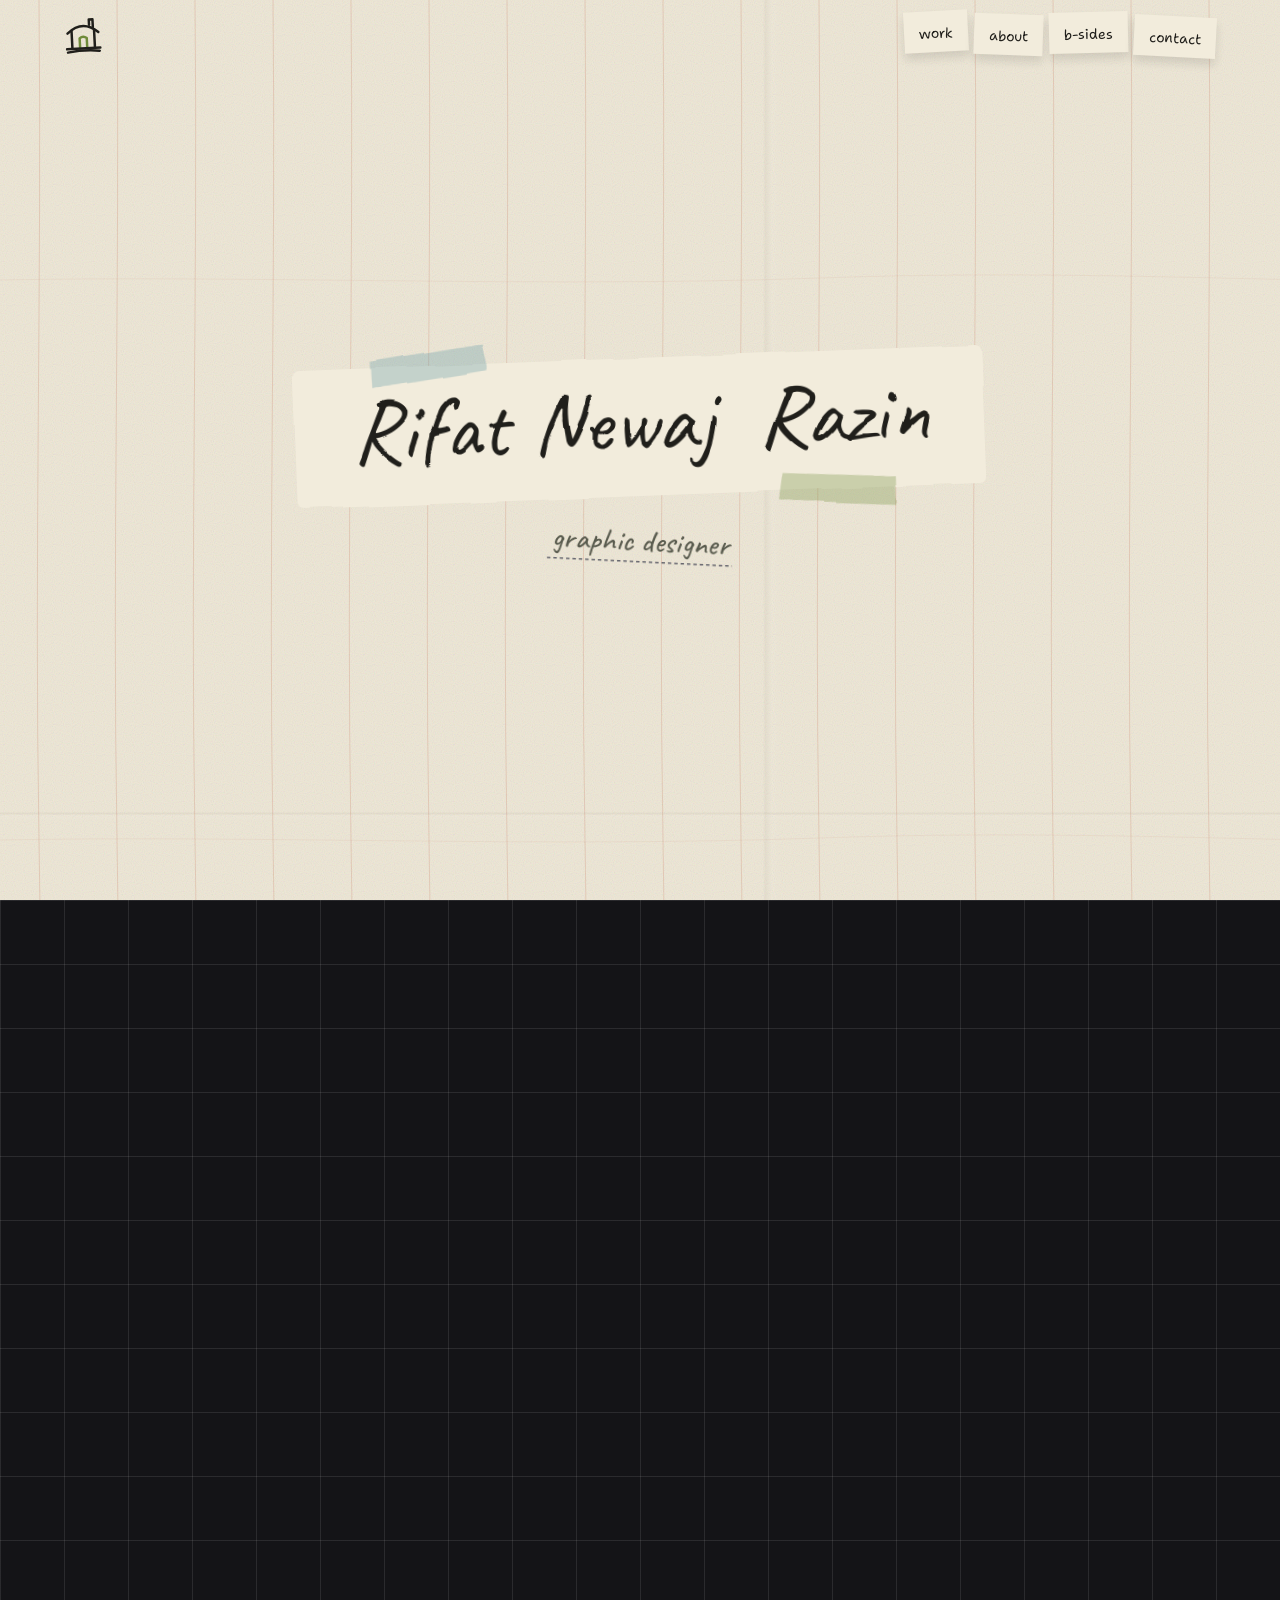
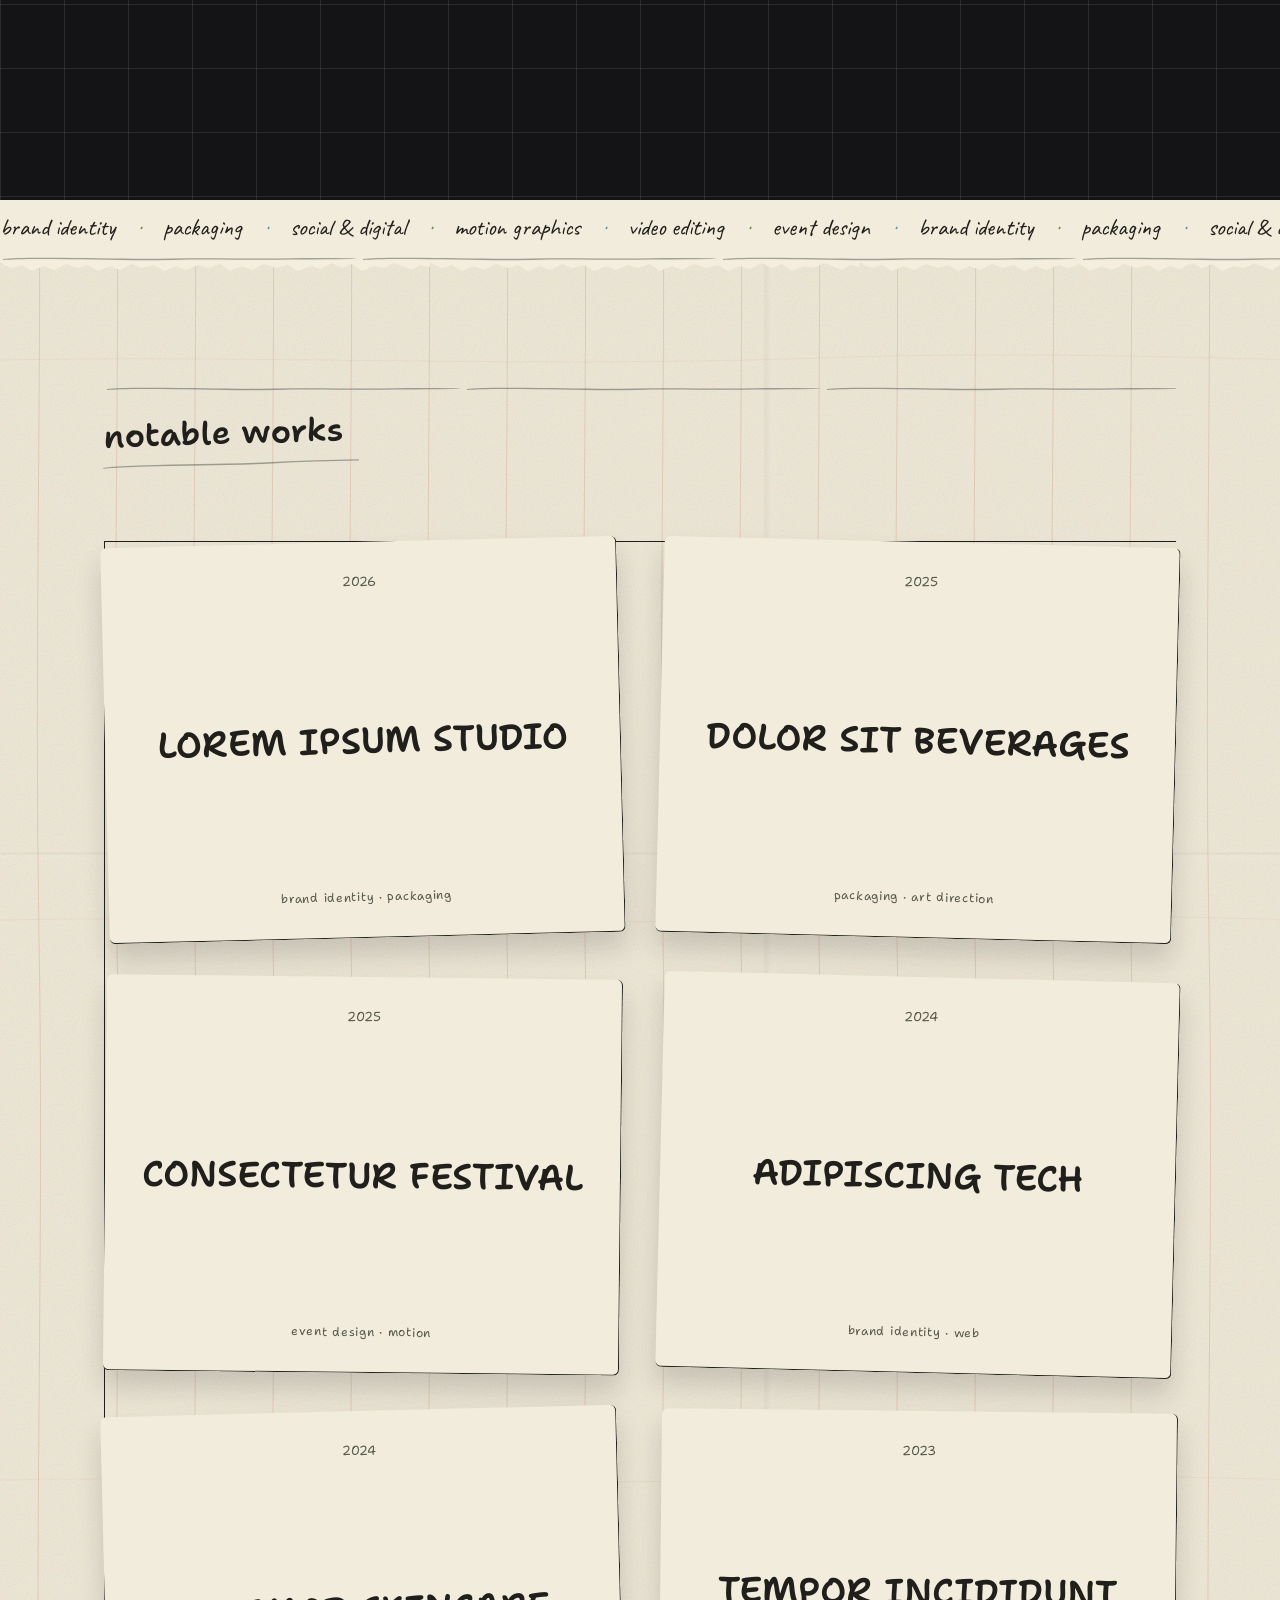
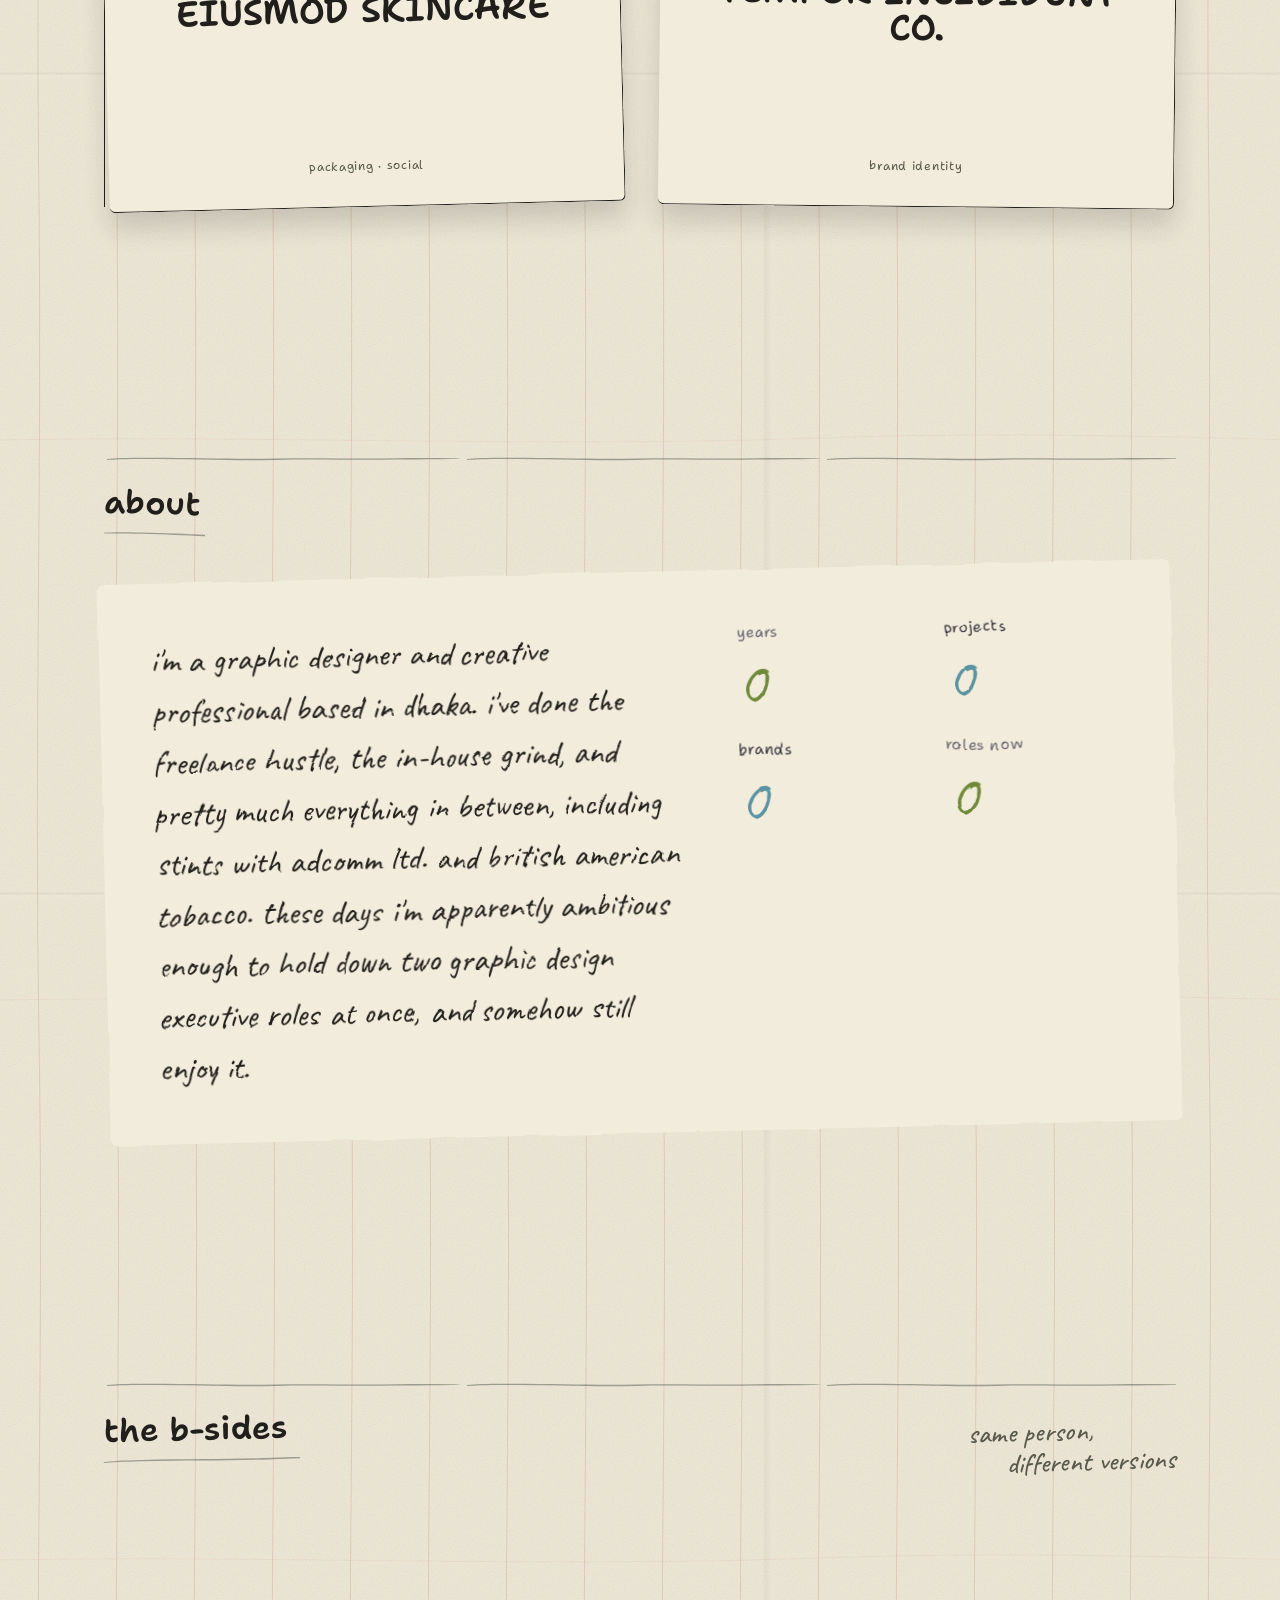
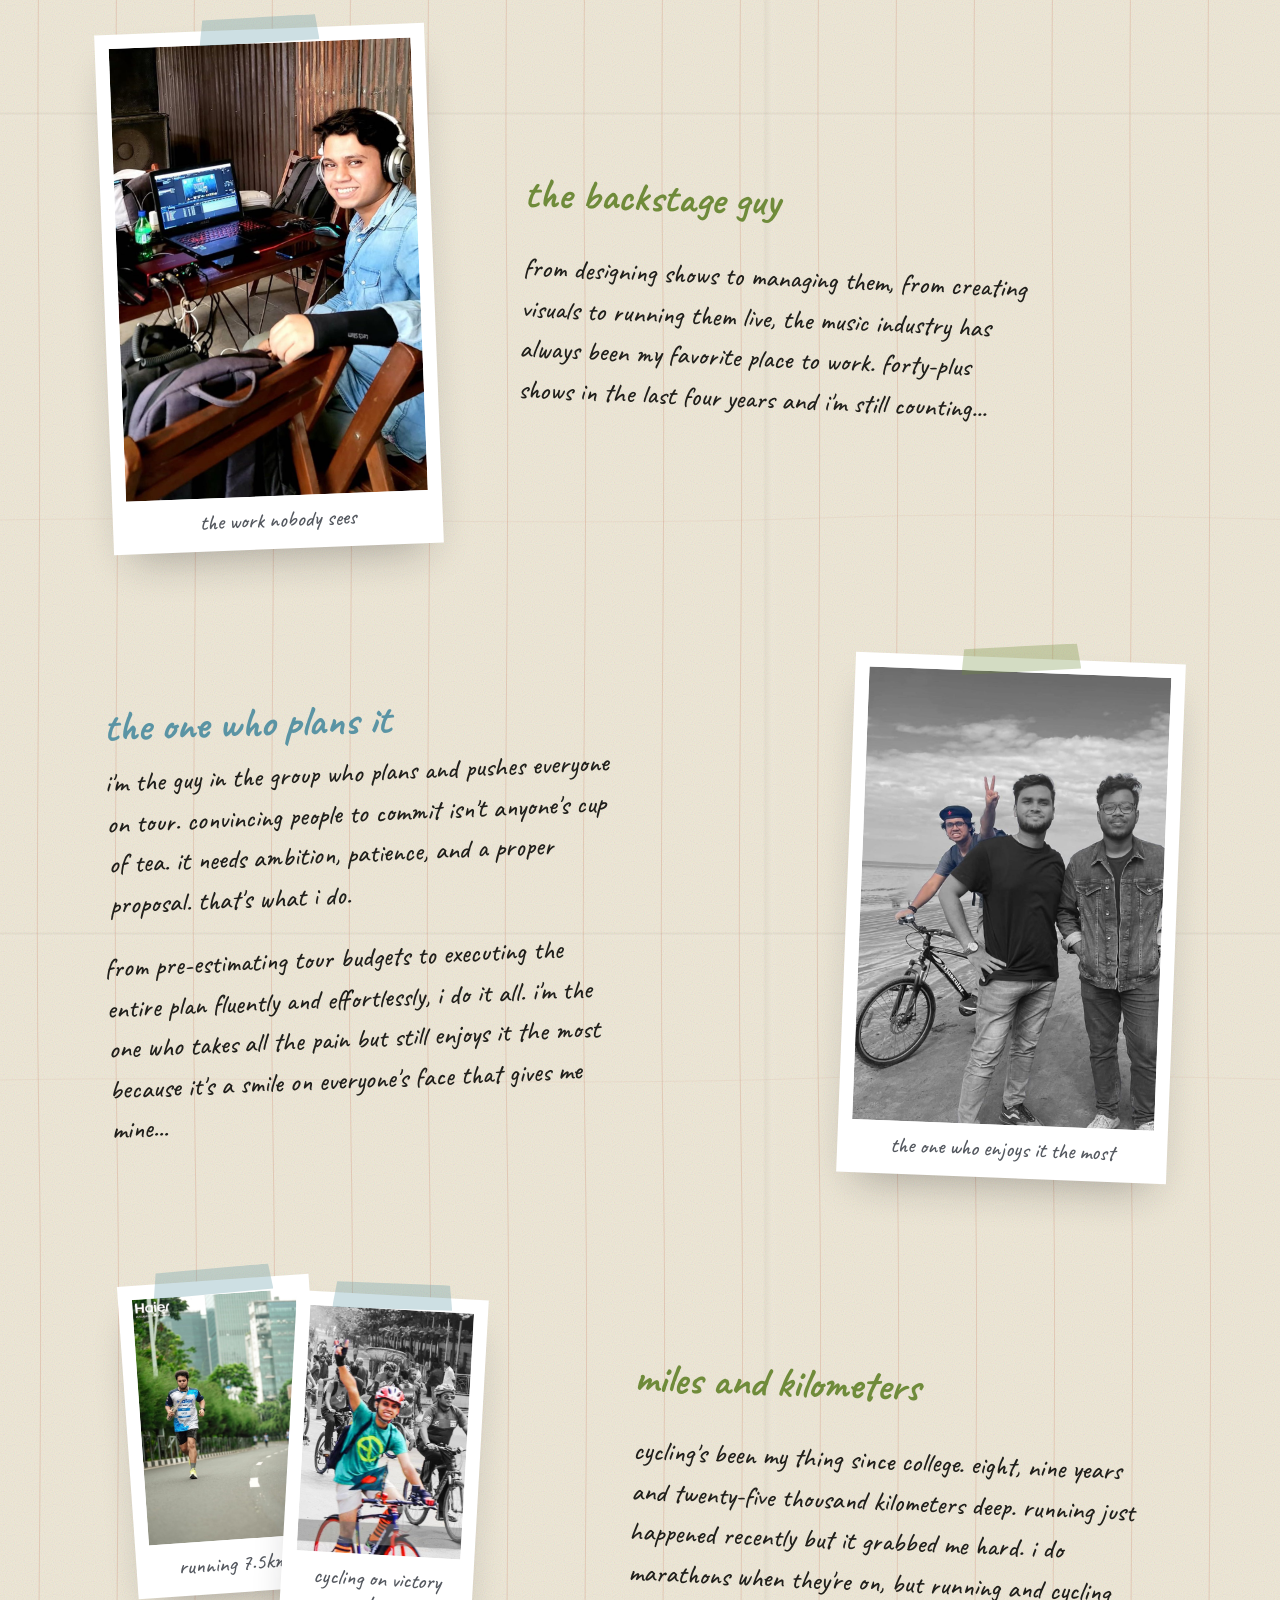
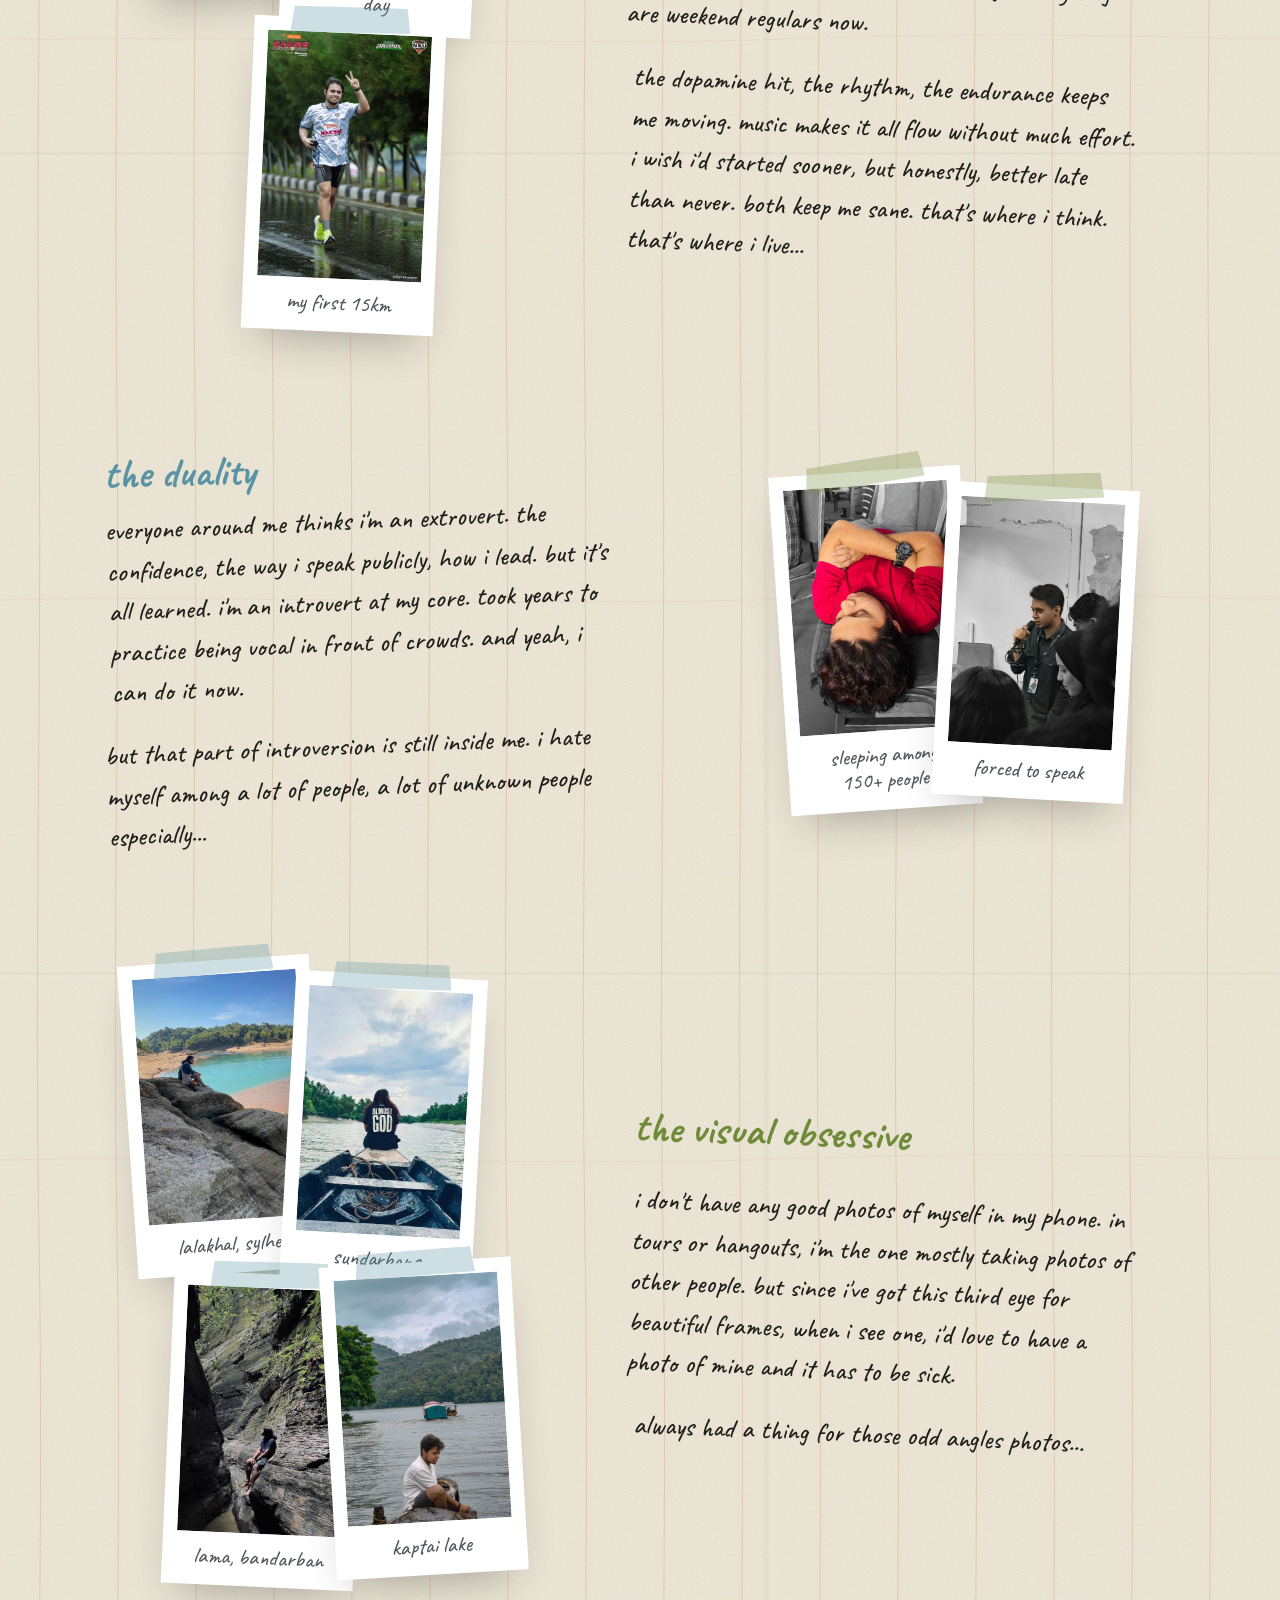
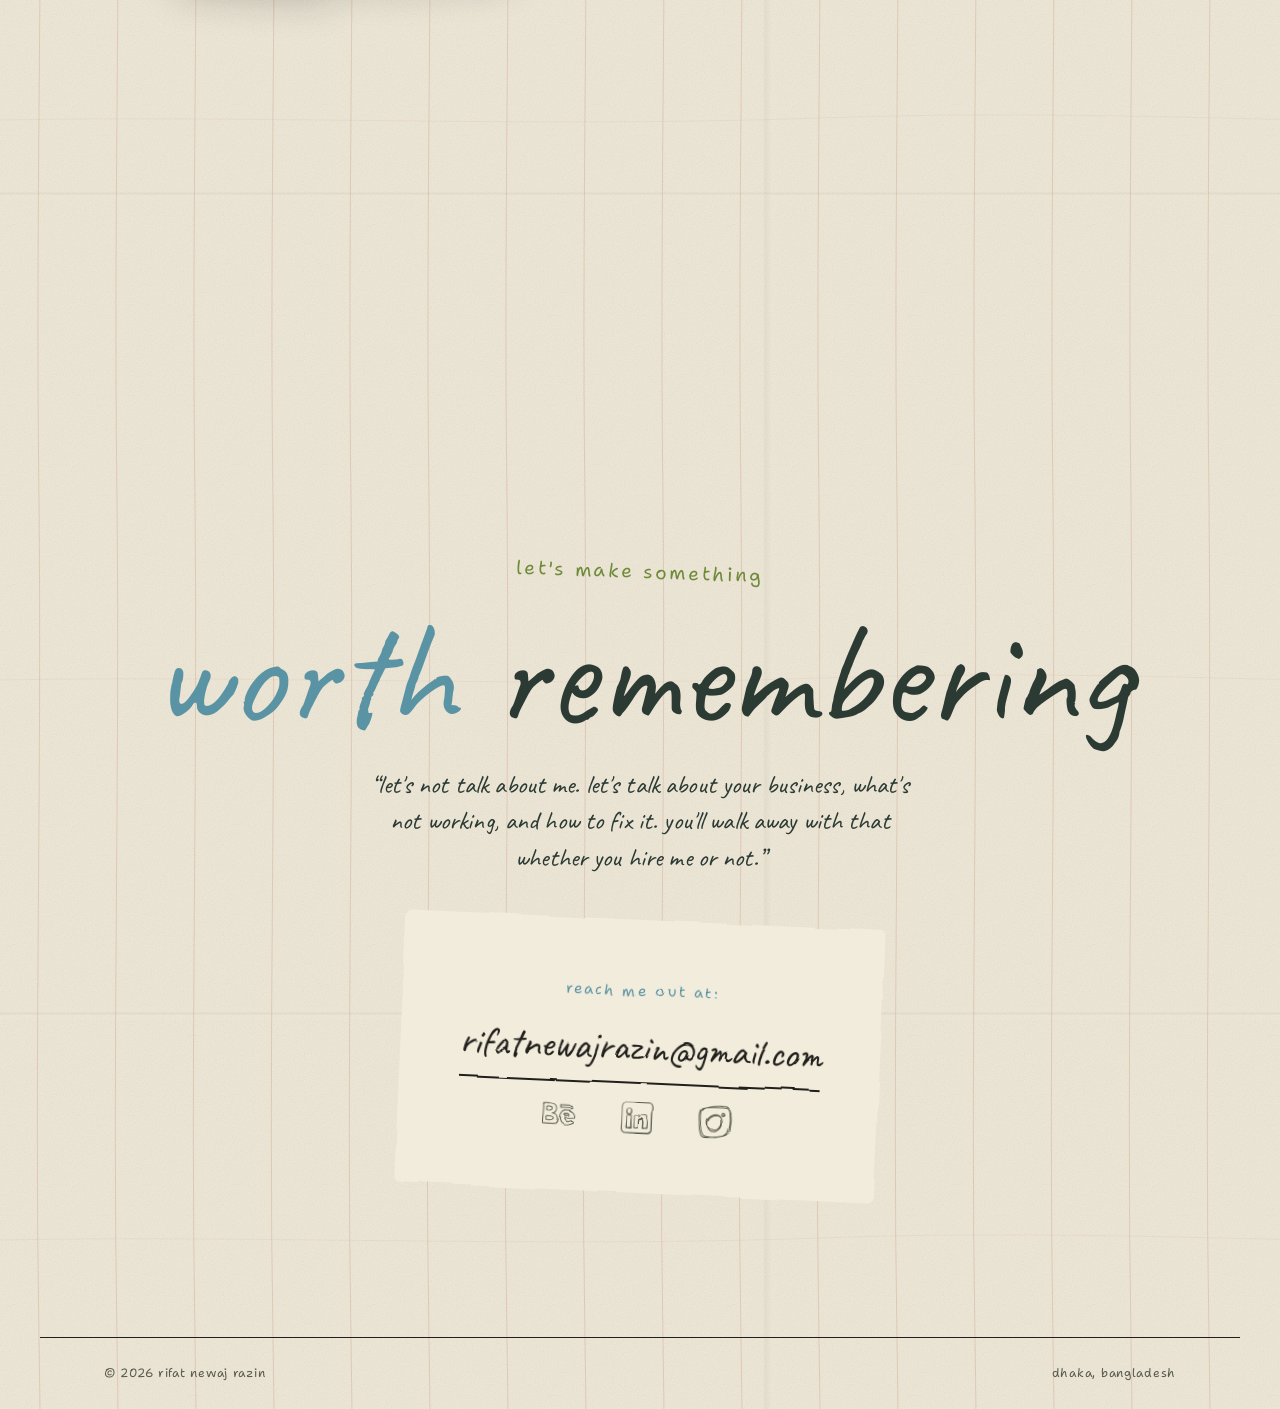
==== commit 87f9699b: "Revert "redesign: Notable Works cards, hero CTA, B-Sides readability, a11y pass" Restores /redesign/" ====
--- a/redesign/index.html
+++ b/redesign/index.html
@@ -71,11 +71,9 @@
      character falls back to Caveat. -->
 <link rel="stylesheet" media="print" onload="this.media='all'" href="https://fonts.googleapis.com/css2?family=Permanent+Marker&text=abcdefghijklmnopqrstuvwxyz%20.%2C%27%22%E2%80%9C%E2%80%9D&display=swap" />
 <noscript><link rel="stylesheet" href="https://fonts.googleapis.com/css2?family=Shantell+Sans:ital,wght@0,300..700;1,300..600&family=Caveat:wght@400;500;600;700&family=Permanent+Marker&display=swap" /></noscript>
-<link rel="stylesheet" href="/redesign/styles.css?v=33" />
-<noscript><style>.intro,.page-transition{display:none !important}</style></noscript>
+<link rel="stylesheet" href="/redesign/styles.css?v=32" />
 </head>
 <body>
-<a class="skip-link" href="#top">Skip to content</a>
 
 <!-- rough torn-edge filter for the mixed-media skin (styles.css) -->
 <svg width="0" height="0" style="position:absolute" aria-hidden="true"><filter id="torn" color-interpolation-filters="sRGB" x="-2%" y="-2%" width="104%" height="104%"><feTurbulence type="fractalNoise" baseFrequency="0.016" numOctaves="2" seed="4" result="n"/><feDisplacementMap in="SourceGraphic" in2="n" scale="5" xChannelSelector="R" yChannelSelector="G"/></filter></svg>
@@ -103,11 +101,11 @@
     <a href="/redesign/#work">Work</a>
     <a href="/redesign/#about">About</a>
     <a href="/redesign/#versions">B-Sides</a>
-    <a href="/redesign/#contact" class="nav-cta">Contact</a>
+    <a href="/redesign/#contact">Contact</a>
   </nav>
 </header>
 
-<main id="top" tabindex="-1">
+<main id="top">
 
   <!-- Draggable "desktop clutter" for the hero, built in main.js
        initFloaties(). A full-bleed SIBLING of .hero (not a child — the
@@ -137,10 +135,6 @@
       <span class="line line-1">Rifat Newaj</span>
       <span class="line line-2">Razin</span>
     </h1>
-    <div class="hero-lede">
-      <p>Brand identity, packaging, social and motion, for teams who lose sleep over the tiny details.</p>
-      <a class="hero-cta" href="/redesign/#work">See the work</a>
-    </div>
   </section>
 
   <!-- STATEMENT — dark band, text lights up on scroll.
@@ -312,39 +306,33 @@
          the real, CMS-editable project list. -->
     <div class="work-grid" data-anim>
       <a class="work-cell" href="/redesign/work/lorem-ipsum-studio">
-        <span class="wc-img is-empty"></span>
+        <span class="wc-year">2026</span>
         <span class="wc-title">Lorem Ipsum Studio</span>
-        <span class="wc-year">2026</span>
         <span class="wc-cat">Brand Identity · Packaging</span>
       </a>
       <a class="work-cell" href="/redesign/work/dolor-sit-beverages">
-        <span class="wc-img is-empty"></span>
+        <span class="wc-year">2025</span>
         <span class="wc-title">Dolor Sit Beverages</span>
-        <span class="wc-year">2025</span>
         <span class="wc-cat">Packaging · Art Direction</span>
       </a>
       <a class="work-cell" href="/redesign/work/consectetur-festival">
-        <span class="wc-img is-empty"></span>
+        <span class="wc-year">2025</span>
         <span class="wc-title">Consectetur Festival</span>
-        <span class="wc-year">2025</span>
         <span class="wc-cat">Event Design · Motion</span>
       </a>
       <a class="work-cell" href="/redesign/work/adipiscing-tech">
-        <span class="wc-img is-empty"></span>
+        <span class="wc-year">2024</span>
         <span class="wc-title">Adipiscing Tech</span>
-        <span class="wc-year">2024</span>
         <span class="wc-cat">Brand Identity · Web</span>
       </a>
       <a class="work-cell" href="/redesign/work/eiusmod-skincare">
-        <span class="wc-img is-empty"></span>
+        <span class="wc-year">2024</span>
         <span class="wc-title">Eiusmod Skincare</span>
-        <span class="wc-year">2024</span>
         <span class="wc-cat">Packaging · Social</span>
       </a>
       <a class="work-cell" href="/redesign/work/tempor-incididunt-co">
-        <span class="wc-img is-empty"></span>
+        <span class="wc-year">2023</span>
         <span class="wc-title">Tempor Incididunt Co.</span>
-        <span class="wc-year">2023</span>
         <span class="wc-cat">Brand Identity</span>
       </a>
     </div>
@@ -363,10 +351,10 @@
         enjoy it.
       </p>
       <dl class="stats" data-anim>
-        <div><dt>Years</dt><dd data-count="7" data-suffix="+">7+</dd></div>
-        <div><dt>Projects</dt><dd data-count="800" data-suffix="+">800+</dd></div>
-        <div><dt>Brands</dt><dd data-count="12" data-suffix="+">12+</dd></div>
-        <div><dt>Roles now</dt><dd data-count="2" data-suffix="">2</dd></div>
+        <div><dt>Years</dt><dd data-count="7" data-suffix="+">0</dd></div>
+        <div><dt>Projects</dt><dd data-count="800" data-suffix="+">0</dd></div>
+        <div><dt>Brands</dt><dd data-count="12" data-suffix="+">0</dd></div>
+        <div><dt>Roles now</dt><dd data-count="2" data-suffix="">0</dd></div>
       </dl>
     </div>
   </section>
@@ -384,20 +372,74 @@
 
     <div class="vers-doodads" aria-hidden="true"></div>
 
-    <!-- No-JS / fetch-failure fallback: mirrors the visible rows of
-         data/versions.json (rows flagged hidden are left out). main.js
-         replaces this with the live CMS rows on load. -->
-    <div class="vers-row vr-coral" data-anim>
-      <figure class="instax"><div class="instax-img"><img src="/redesign/uploads/the-backstage-guy.jpg" alt="the work nobody sees" loading="lazy" decoding="async" width="400" height="600"></div><figcaption>the work nobody sees</figcaption></figure>
-      <div class="vers-note"><h3>The Backstage Guy</h3><p>from designing shows to managing them, from creating visuals to running them live, the music industry has always been my favorite place to work. forty-plus shows in the last four years and i&#x27;m still counting...</p></div>
-    </div>
-    <div class="vers-row vr-teal flip" data-anim>
-      <div class="instax-gallery"><div class="instax-pair"><figure class="instax"><div class="instax-img"><img src="/redesign/uploads/7.5-km-marathon.jpg" alt="running 7.5km" loading="lazy" decoding="async" width="400" height="600"></div><figcaption>running 7.5km</figcaption></figure><figure class="instax"><div class="instax-img"><img src="/redesign/uploads/cycling-on-victory-day.jpg" alt="cycling on victory day" loading="lazy" decoding="async" width="400" height="600"></div><figcaption>cycling on victory day</figcaption></figure></div><div class="instax-pair"><figure class="instax"><div class="instax-img"><img src="/redesign/uploads/15-km-run.jpg" alt="my first 15km" loading="lazy" decoding="async" width="400" height="600"></div><figcaption>my first 15km</figcaption></figure></div></div>
-      <div class="vers-note"><h3>Miles and kilometers</h3><p>cycling&#x27;s been my thing since college. eight, nine years and twenty-five thousand kilometers deep. running just happened recently but it grabbed me hard. i do marathons when they&#x27;re on, but running and cycling are weekend regulars now.</p><p>the dopamine hit, the rhythm, the endurance keeps me moving. music makes it all flow without much effort. i wish i&#x27;d started sooner, but honestly, better late than never. both keep me sane. that&#x27;s where i think. that&#x27;s where i live...</p></div>
-    </div>
-    <div class="vers-row vr-pink" data-anim>
-      <div class="instax-gallery"><div class="instax-pair"><figure class="instax"><div class="instax-img"><img src="/redesign/uploads/sleeping.jpg" alt="sleeping among 150+ people" loading="lazy" decoding="async" width="400" height="600"></div><figcaption>sleeping among 150+ people</figcaption></figure><figure class="instax"><div class="instax-img"><img src="/redesign/uploads/forced-to-speak.jpg" alt="forced to speak" loading="lazy" decoding="async" width="400" height="600"></div><figcaption>forced to speak</figcaption></figure></div></div>
-      <div class="vers-note"><h3>The duality</h3><p>everyone around me thinks i&#x27;m an extrovert. the confidence, the way i speak publicly, how i lead. but it&#x27;s all learned. i&#x27;m an introvert at my core. took years to practice being vocal in front of crowds. and yeah, i can do it now.</p><p>but that part of introversion is still inside me. i hate myself among a lot of people, a lot of unknown people especially...</p></div>
+    <div class="vers-row" data-anim>
+      <figure class="instax">
+        <div class="instax-img g-a" data-ph="add photo"></div>
+        <figcaption>Backstage, not on stage</figcaption>
+      </figure>
+      <div class="vers-note">
+        <h3>The artist manager</h3>
+        <p>When a release is due I'm three inboxes deep at 2am — deadlines, splits,
+          artwork approvals — so the artist only has to think about the music.</p>
+      </div>
+    </div>
+
+    <div class="vers-row flip" data-anim>
+      <figure class="instax">
+        <div class="instax-img g-b" data-ph="add photo"></div>
+        <figcaption>km 32, still smiling</figcaption>
+      </figure>
+      <div class="vers-note">
+        <h3>The tour manager</h3>
+        <p>Vans, visas, load-ins, day sheets. If the show starts on time and
+          everyone's fed and accounted for, I did the job right.</p>
+      </div>
+    </div>
+
+    <div class="vers-row" data-anim>
+      <div class="instax-reel">
+        <figure class="instax">
+          <div class="instax-img g-c" data-ph="add photo"></div>
+          <figcaption>5am club</figcaption>
+        </figure>
+        <figure class="instax">
+          <div class="instax-img g-d" data-ph="add photo"></div>
+          <figcaption>chasing a PB</figcaption>
+        </figure>
+        <figure class="instax">
+          <div class="instax-img g-e" data-ph="add photo"></div>
+          <figcaption>podium-adjacent</figcaption>
+        </figure>
+      </div>
+      <div class="vers-note">
+        <h3>On two wheels &amp; two feet</h3>
+        <p>Long rides and longer runs are where the actual thinking happens.
+          Half the ideas on this site were worked out somewhere around km 20.</p>
+      </div>
+    </div>
+
+    <div class="vers-row flip" data-anim>
+      <figure class="instax">
+        <div class="instax-img g-f" data-ph="add photo"></div>
+        <figcaption>where did we park?</figcaption>
+      </figure>
+      <div class="vers-note">
+        <h3>In the friend circle</h3>
+        <p>The designated planner, driver and photo-taker. Someone has to book
+          the table, keep the plan alive, and remember where we left the car.</p>
+      </div>
+    </div>
+
+    <div class="vers-row" data-anim>
+      <figure class="instax">
+        <div class="instax-img g-g" data-ph="add photo"></div>
+        <figcaption>depends on the day</figcaption>
+      </figure>
+      <div class="vers-note">
+        <h3>Introvert / extrovert</h3>
+        <p>Loud in a room of six, invisible in a room of sixty. Both are me —
+          just on different days, and I've stopped apologising for either.</p>
+      </div>
     </div>
   </section>
 
@@ -457,6 +499,6 @@
 <script defer src="https://cdnjs.cloudflare.com/ajax/libs/gsap/3.12.5/gsap.min.js"></script>
 <script defer src="https://cdnjs.cloudflare.com/ajax/libs/gsap/3.12.5/ScrollTrigger.min.js"></script>
 <script defer src="https://unpkg.com/lenis@1.1.18/dist/lenis.min.js"></script>
-<script defer src="/redesign/main.js?v=11"></script>
+<script defer src="/redesign/main.js?v=10"></script>
 </body>
 </html>
--- a/redesign/styles.css
+++ b/redesign/styles.css
@@ -1268,8 +1268,8 @@
   --ink:#201f1b;
   --ink-soft:#585a4d;
   --ink-mute:#9c9c8c;
-  --coral:#556f2b;          /* red/pink  -> leaf-olive green (deepened: >=4.5:1 on the cream grounds) */
-  --teal:#3a6c7e;           /* blue      -> muted sky blue (deepened: >=4.5:1 on the cream grounds) */
+  --coral:#6f8b3a;          /* red/pink  -> leaf-olive green */
+  --teal:#5a94a4;           /* blue      -> muted sky blue   */
   --navy:#2b3a33;           /* headings  -> dark slate-green */
   --rose:#cdd8ac;           /* placeholders -> pale green   */
   --pink:#a6c6cf;           /* -> pale sky blue             */
@@ -1435,96 +1435,3 @@
   }
   .soc:nth-child(2) .soc-name{transform:rotate(2deg)}
 }
-
-/* ---- work cards: image-first (cover from data/work.json), 3 across on desktop ---- */
-.work-grid{grid-template-columns:repeat(3,1fr);border:0}
-.work-cell{
-  min-height:0;align-items:stretch;justify-content:flex-start;text-align:left;
-  display:grid;grid-template-columns:1fr auto;gap:8px 16px;align-content:start;
-}
-.work-cell .wc-img{
-  grid-column:1 / -1;display:block;aspect-ratio:4 / 3;overflow:hidden;border-radius:4px;
-  background:color-mix(in srgb,var(--ink) 8%,var(--cream));
-  margin-bottom:8px;
-}
-.work-cell .wc-img img{width:100%;height:100%;object-fit:cover;display:block;transition:transform .5s cubic-bezier(.2,.7,.2,1)}
-.work-cell:hover .wc-img img,.work-cell:focus-visible .wc-img img{transform:scale(1.04)}
-.work-cell .wc-title{grid-column:1;flex:none;font-size:clamp(22px,2.2vw,32px);align-items:flex-start}
-.work-cell .wc-year{grid-column:2;grid-row:2;align-self:start;padding-top:.35em;font-size:14px}
-.work-cell .wc-cat{grid-column:1 / -1;font-size:13px}
-@media (max-width:1000px){.work-grid{grid-template-columns:1fr 1fr}}
-@media (max-width:640px){.work-grid{grid-template-columns:1fr}}
-@media (max-width:820px){.work-cell{min-height:0}}
-@media (prefers-reduced-motion:reduce){.work-cell .wc-img img{transition:none}.work-cell:hover .wc-img img{transform:none}}
-
-/* ---- hero: one plain line + one primary action; nav "contact" as the action ---- */
-.hero-lede{
-  order:3;margin-top:clamp(28px,4vh,44px);
-  display:flex;flex-direction:column;align-items:center;gap:20px;
-}
-.hero-lede p{
-  max-width:34ch;font-size:clamp(17px,1.7vw,21px);line-height:1.5;
-  color:var(--ink-soft);text-wrap:balance;
-}
-.hero-cta{
-  background:var(--ink);color:var(--paper);
-  padding:12px 22px 10px;border-radius:4px;font-size:18px;line-height:1.2;
-  box-shadow:0 8px 14px rgba(23,22,26,.18);rotate:-1.5deg;
-  transition:translate .25s cubic-bezier(.2,.7,.2,1), rotate .25s cubic-bezier(.2,.7,.2,1), box-shadow .25s ease;
-}
-.hero-cta:hover,.hero-cta:focus-visible{rotate:0deg;translate:0 -3px;box-shadow:0 12px 18px rgba(23,22,26,.22)}
-.nav .nav-links a.nav-cta,.nav.on-dark .nav-links a.nav-cta{background:var(--ink);color:var(--paper)}
-.nav .nav-links a.nav-cta:hover,.nav.on-dark .nav-links a.nav-cta:hover{color:var(--paper)}
-@media (prefers-reduced-motion:reduce){.hero-cta{transition:none}.hero-cta:hover{translate:none}}
-
-/* ---- B-Sides readability: captions never covered, paragraphs set to read ---- */
-/* photos sit beside and below each other with air between them, so no caption
-   is ever under the next print (24px = 3 x 8px grid step) */
-.instax-pair + .instax-pair{margin-top:24px}
-.instax-pair .instax:nth-child(2){margin-left:clamp(8px,1vw,16px)}
-.instax-gallery{width:clamp(260px,42vw,460px)}
-/* body copy in the legible face, level, at a comfortable size and measure;
-   headings and captions keep the handwriting */
-.vers-note p,.vers-row.flip .vers-note p{
-  font-family:var(--tidy);font-weight:400;
-  font-size:clamp(17px,1.5vw,19px);line-height:1.65;
-  max-width:58ch;rotate:none;
-}
-
-/* ---- statement: unlit words still readable (>=4.5:1 on the green scrap) ---- */
-:root{--band-green:#3f5a24}
-.statement-text .word{color:rgba(253,253,253,.72)}
-@media (max-width:820px){
-  /* stacked single column: rotation adds to each card's box, so the gap
-     has to clear the tilt, not just the 22px flow gap */
-  .instax-gallery{gap:40px}
-  .instax-pair .instax:nth-child(2){margin-left:0}
-}
-
-/* ---- keyboard focus: the rotator button had no visible indicator ---- */
-.flank-l .rotator:focus-visible{outline:2px solid var(--ink);outline-offset:8px;border-radius:4px}
-
-/* ---- lightbox: visible keyboard focus on photos and on Close ---- */
-.instax-img:has(img:focus-visible){outline:3px solid var(--ink);outline-offset:3px}
-.instax-img img:focus-visible,.shot img:focus-visible{outline:none}
-.shot:has(img:focus-visible){outline:3px solid var(--ink);outline-offset:4px}
-.lightbox-close:focus-visible{outline:2px solid var(--paper);outline-offset:2px;border-radius:4px;opacity:1}
-
-/* ---- touch targets: every small control gets a >=44px invisible hit area.
-   The pseudo-element only extends the tappable region; the visible chip,
-   icon or word keeps its size, so the design does not change. ---- */
-.nav-links a::before{content:"";position:absolute;inset:-7px 0}   /* tabs are 37-38px tall */
-.mark{position:relative}
-.mark::before{content:"";position:absolute;inset:-13px}             /* logo is ~27px */
-.flank-l .rotator::before{content:"";position:absolute;inset:-11px 0} /* role word is ~30px tall */
-.soc::before{content:"";position:absolute;inset:-6px}              /* icons are 26-33px */
-
-/* ---- skip link: off-screen until a keyboard user tabs to it ---- */
-.skip-link{
-  position:fixed;top:12px;left:12px;z-index:400;
-  background:var(--ink);color:var(--paper);
-  padding:10px 16px;border-radius:4px;font-size:16px;line-height:1.2;
-  transform:translateY(-200%);
-}
-.skip-link:focus{transform:none;outline:2px solid var(--paper);outline-offset:2px}
-#top:focus{outline:none}
